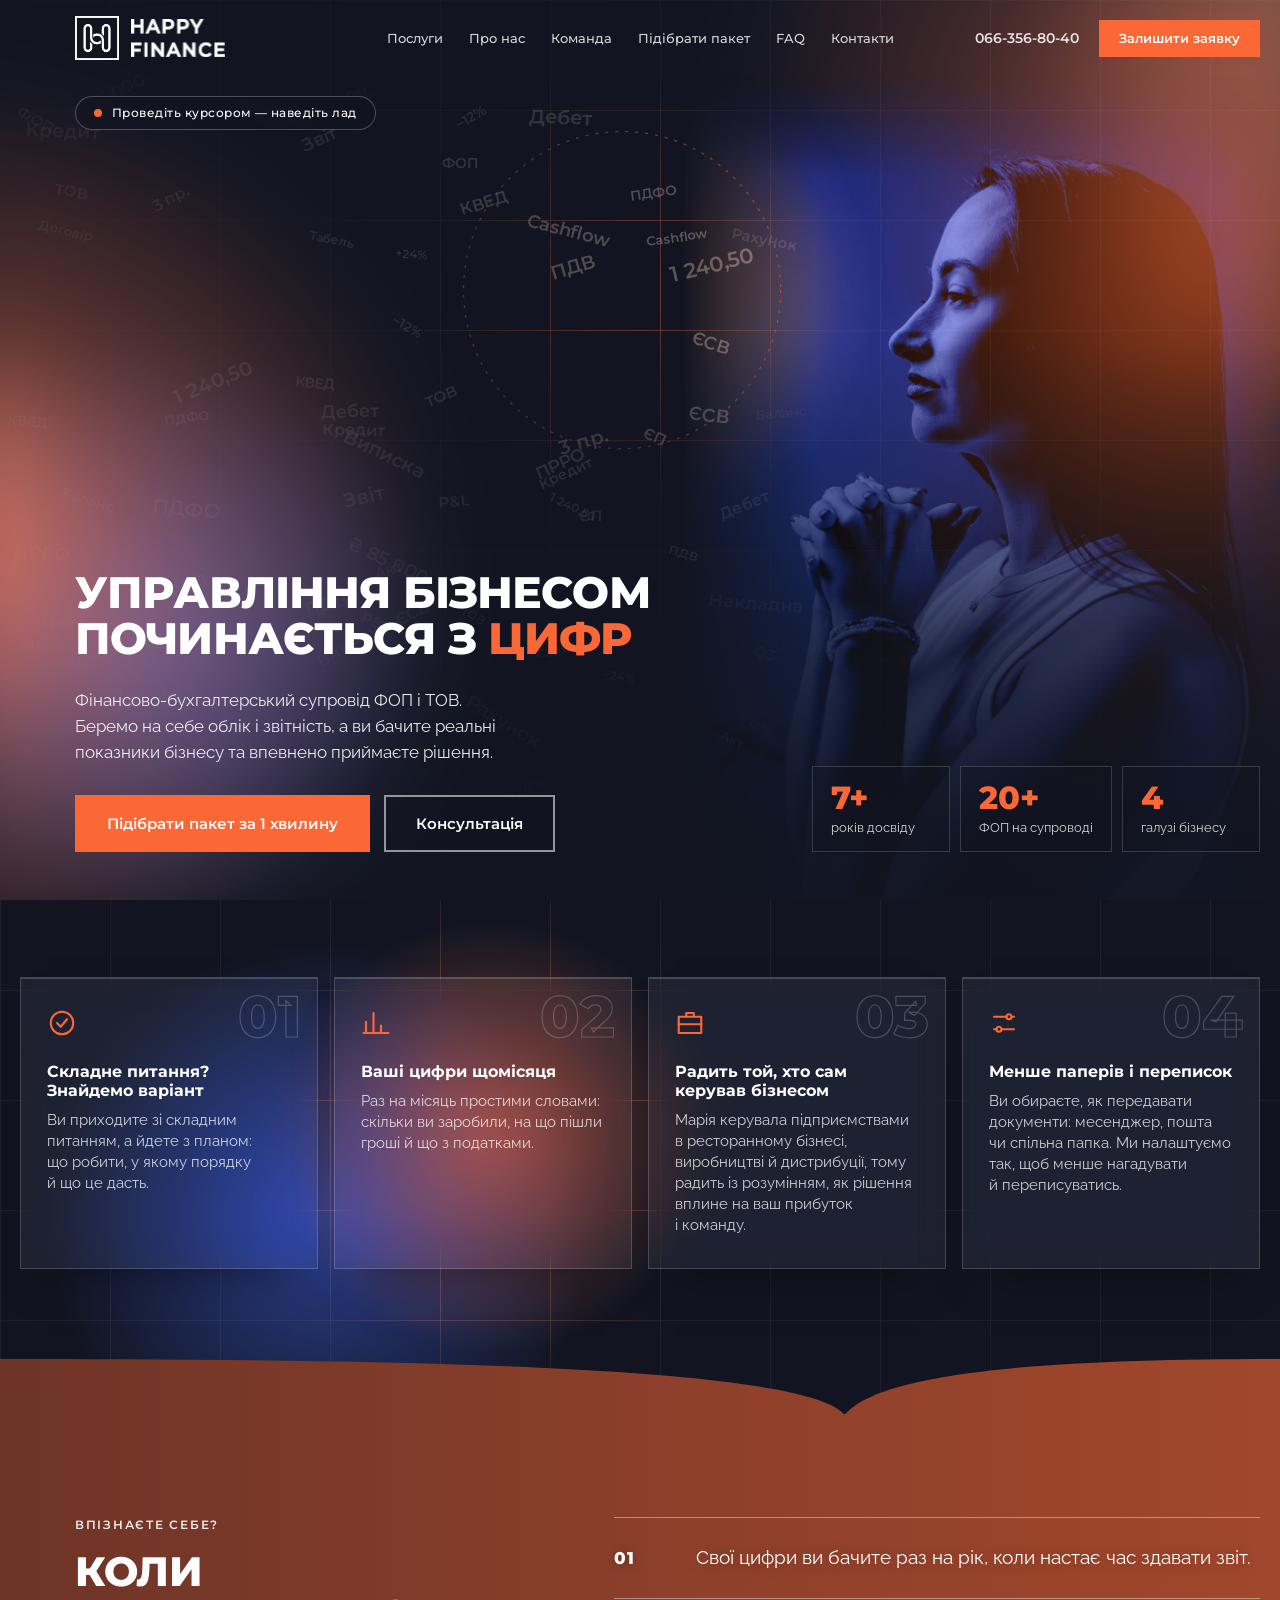
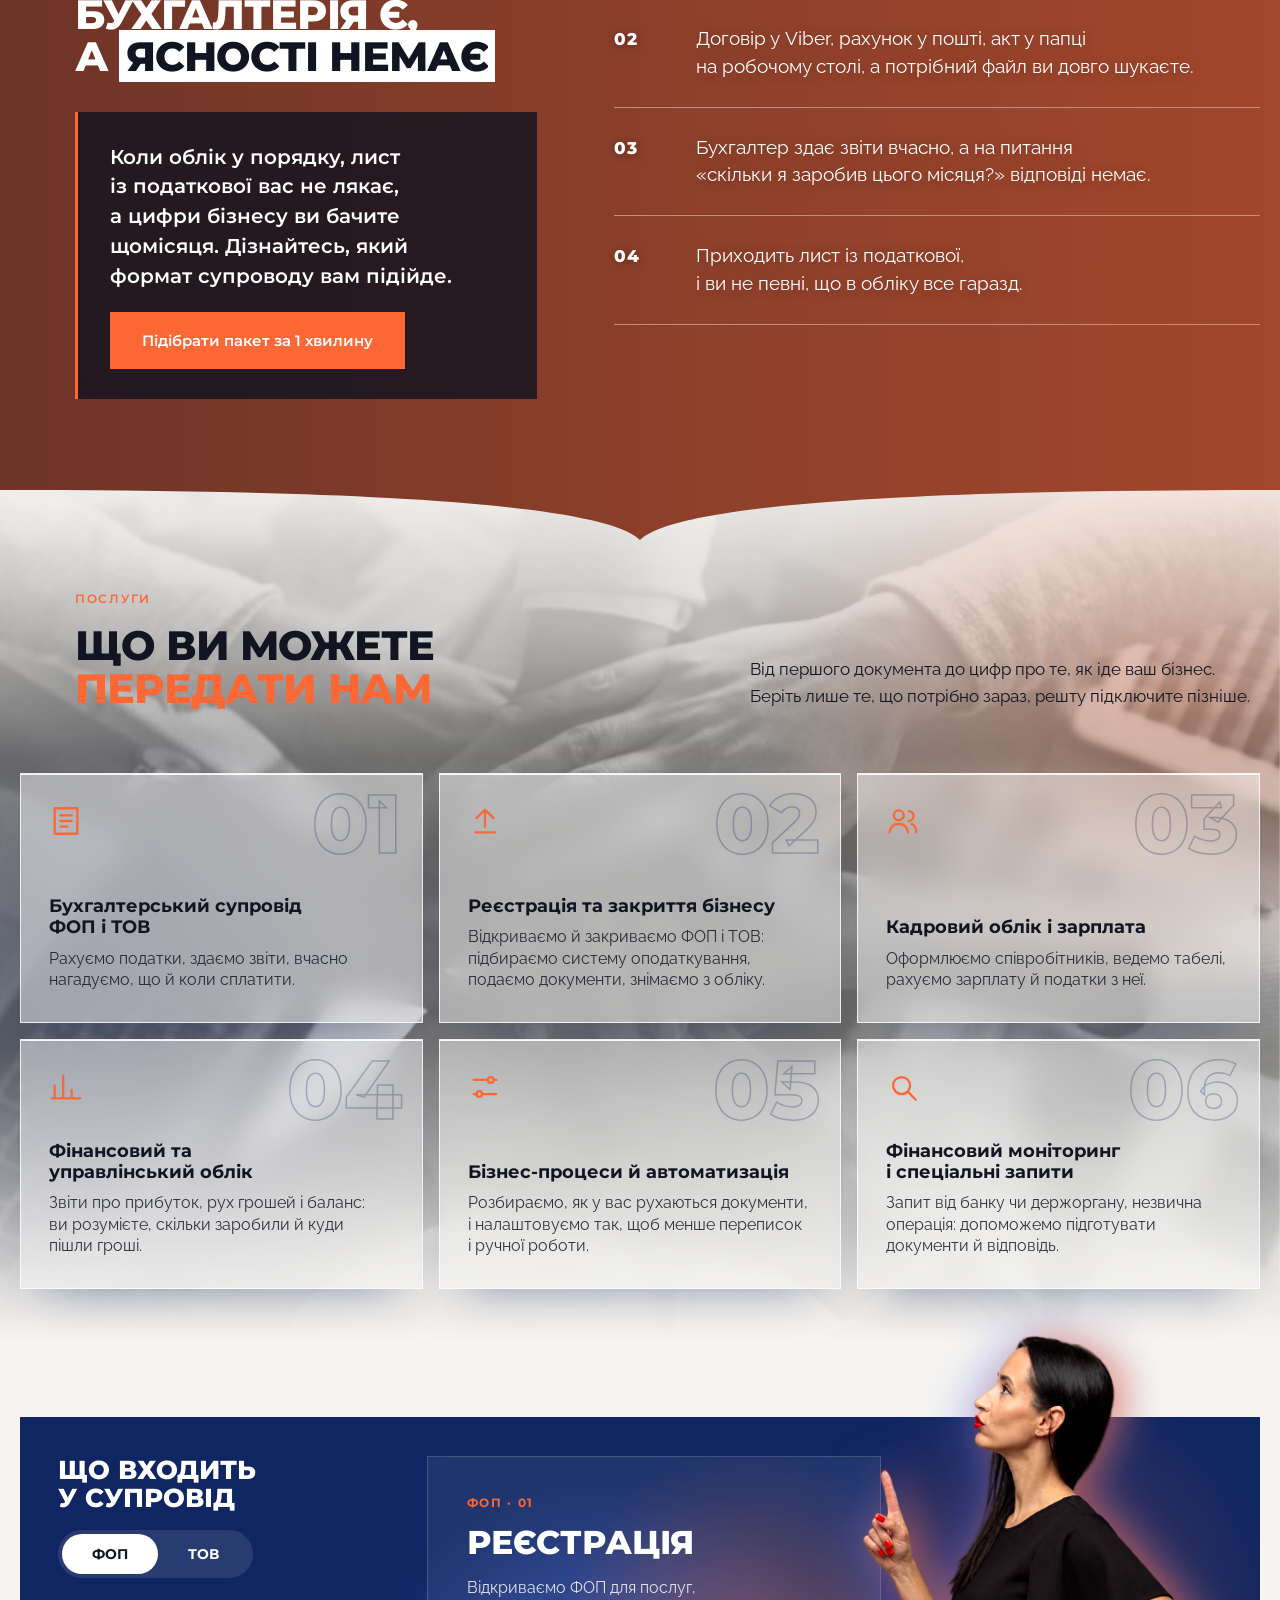
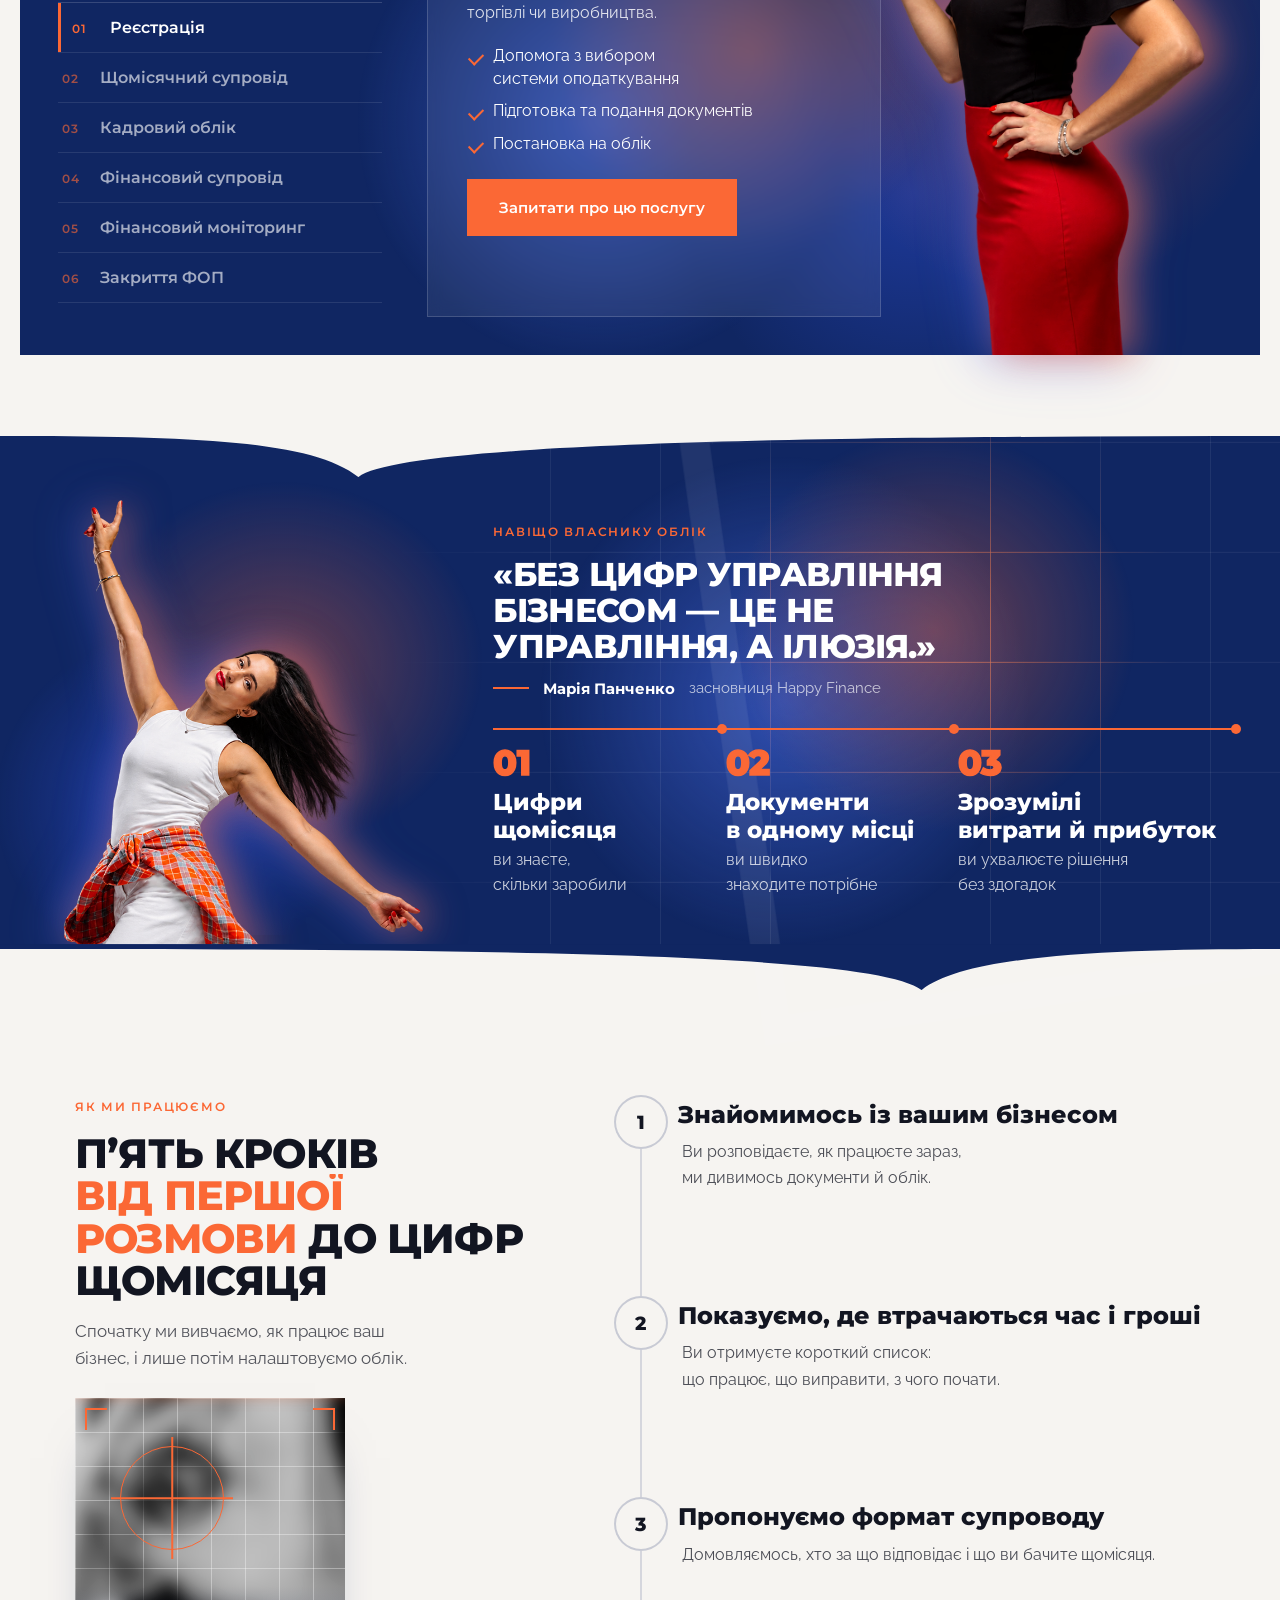
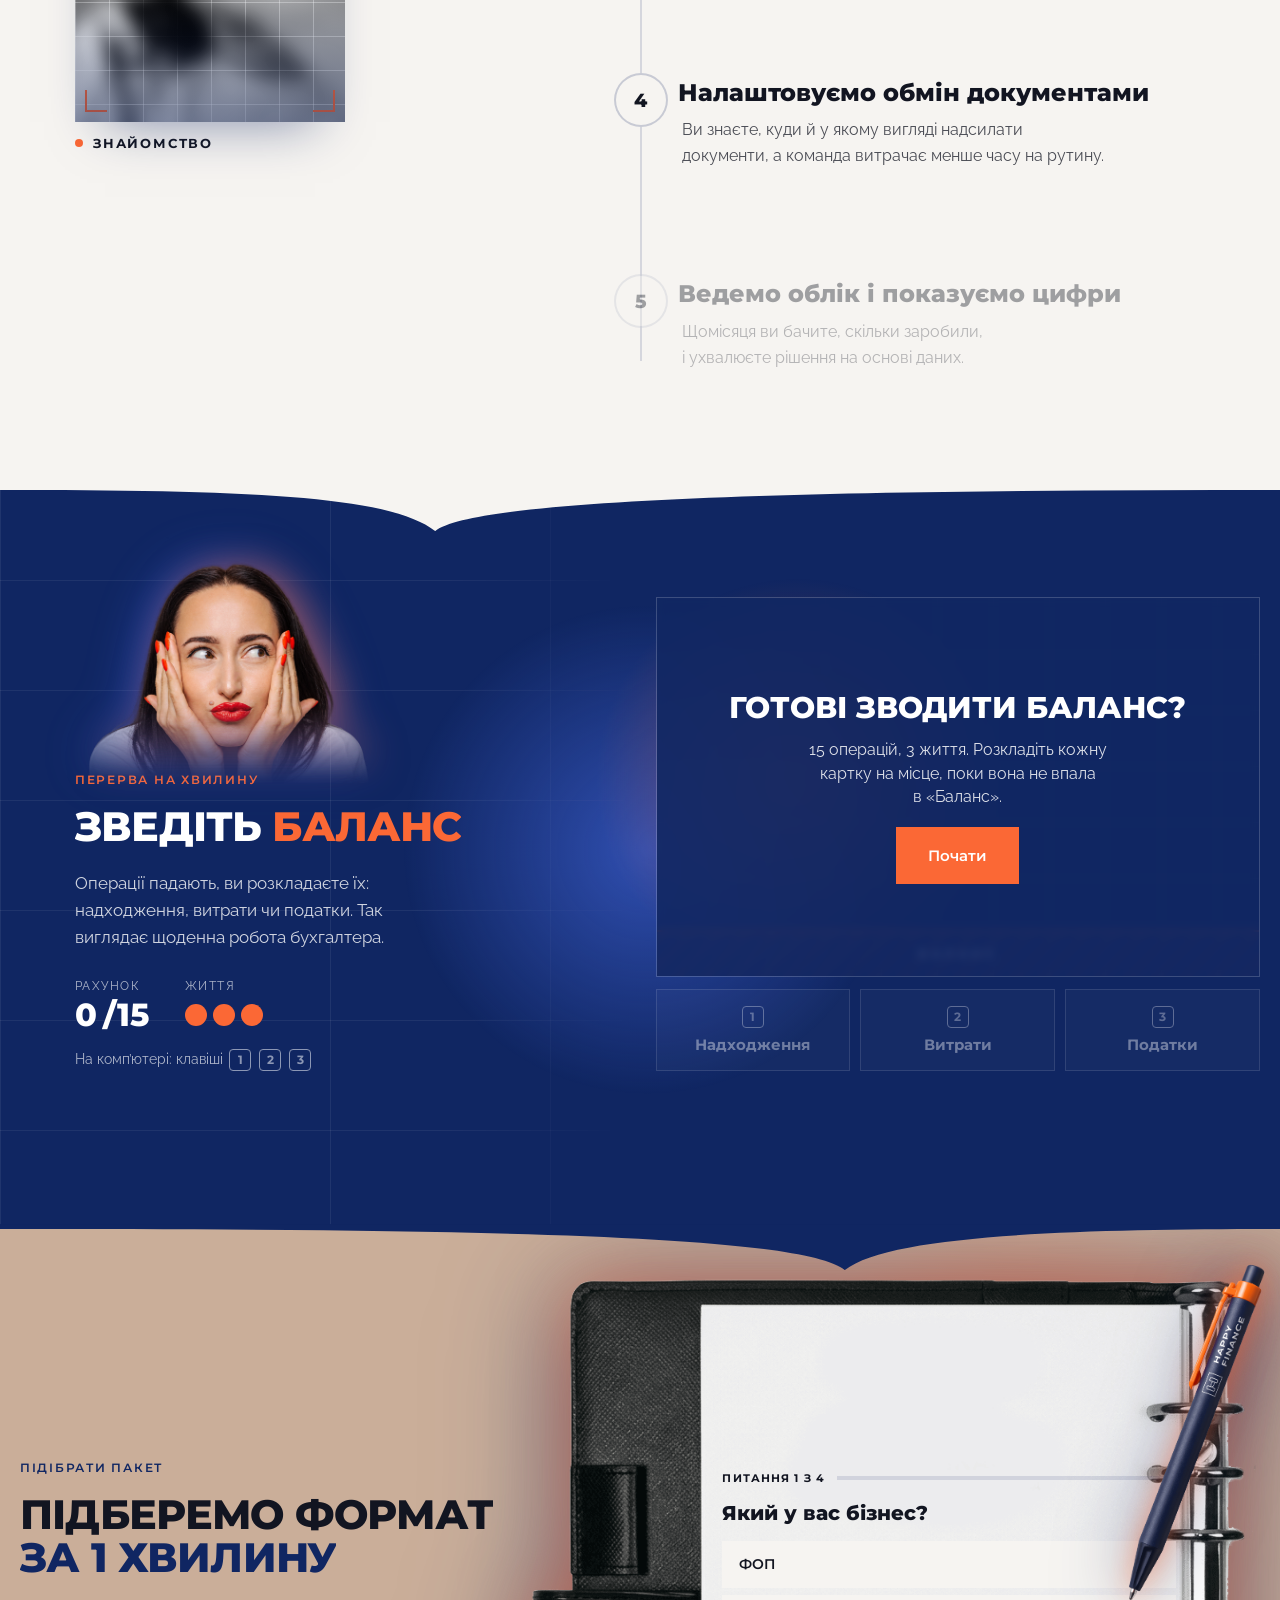
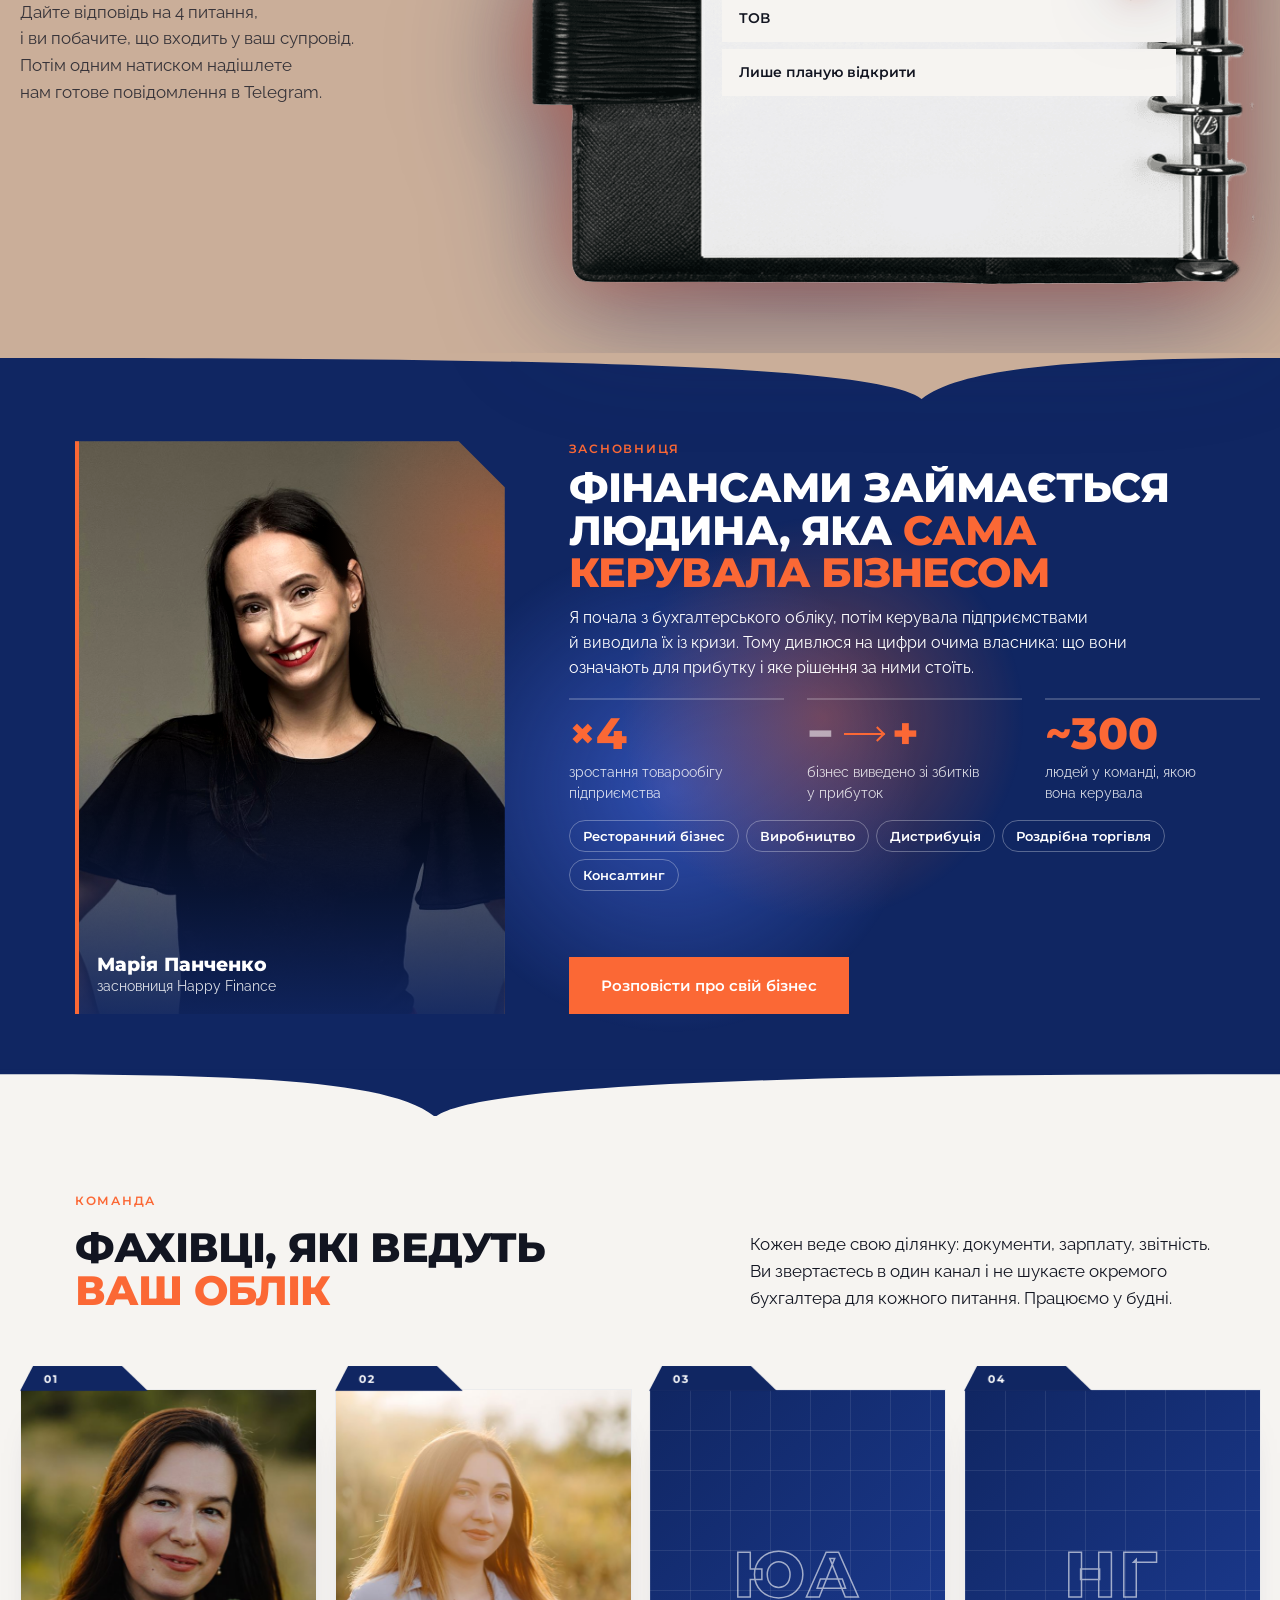
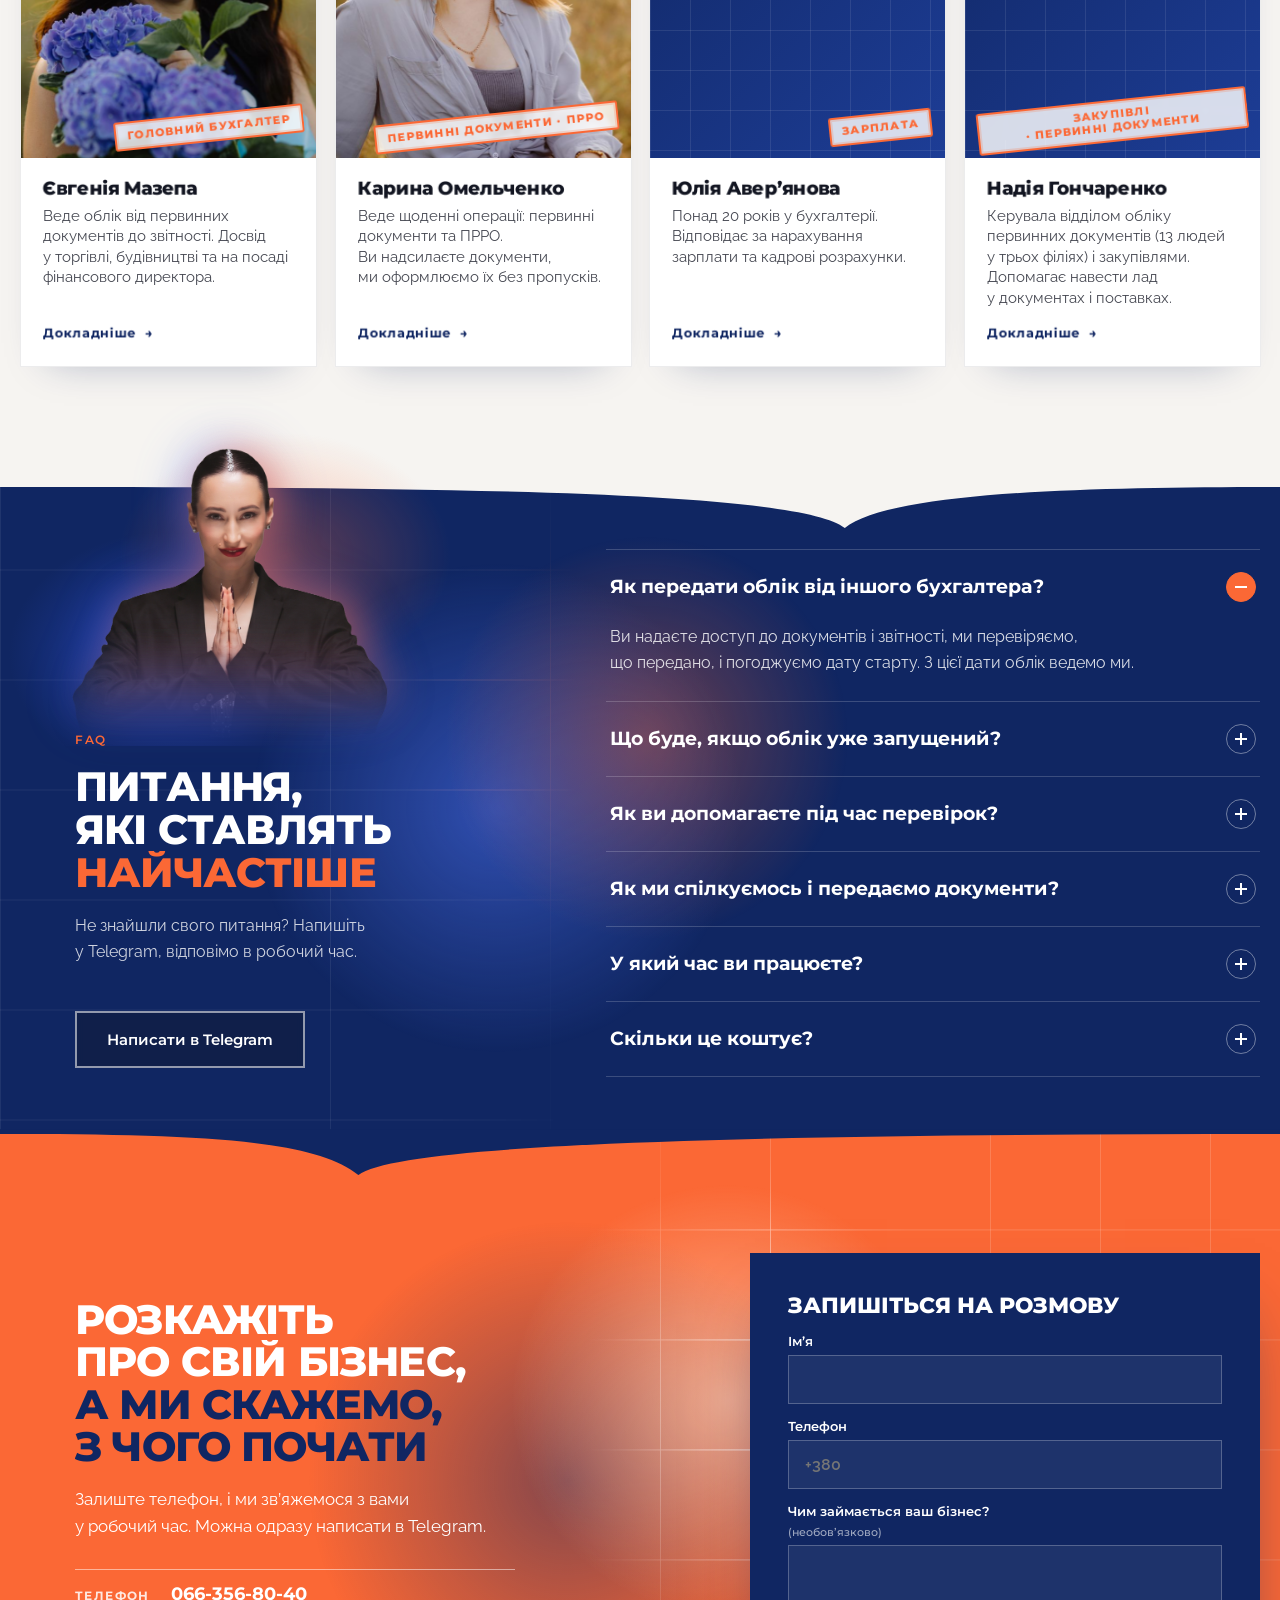
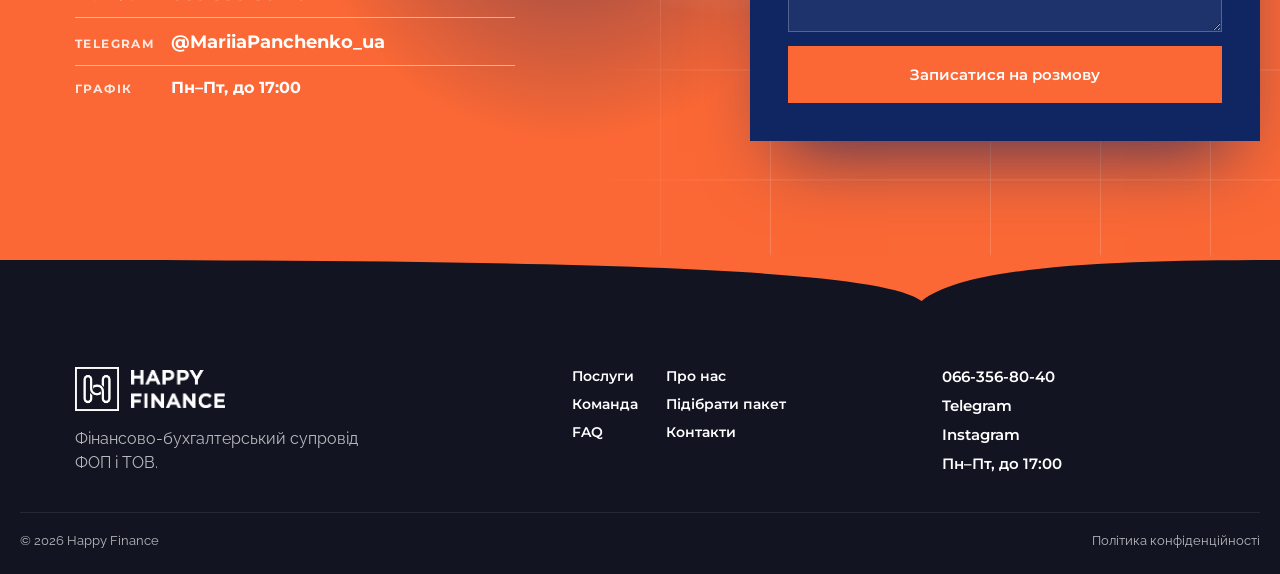
==== index.html @ 566f5c1d "Картки: виправлено заголовки та склейку слів, менший міжрядковий інтервал Co-Authored-By: Claude Son" ====
<!doctype html>
<html lang="uk">
<head>
<meta charset="utf-8">
<meta name="viewport" content="width=device-width, initial-scale=1">
<title>Бухгалтерський супровід ФОП і ТОВ — Happy Finance</title>
<meta name="description" content="Happy Finance: бухгалтерський і фінансовий супровід ФОП та ТОВ. Беремо на себе облік, звітність і податки, а ви бачите реальні показники бізнесу. Підберемо формат за 1 хвилину.">
<meta name="theme-color" content="#102662">
<link rel="canonical" href="https://prinkovska.github.io/finance/">
<meta property="og:type" content="website">
<meta property="og:locale" content="uk_UA">
<meta property="og:site_name" content="Happy Finance">
<meta property="og:title" content="Happy Finance: бухгалтерський супровід ФОП і ТОВ">
<meta property="og:description" content="Облік, звітність і податки під ваш бізнес. Управління бізнесом починається з цифр.">
<meta property="og:url" content="https://prinkovska.github.io/finance/">
<meta property="og:image" content="https://prinkovska.github.io/finance/img/og-cover.jpg">
<meta property="og:image:width" content="1200">
<meta property="og:image:height" content="630">
<meta name="twitter:card" content="summary_large_image">
<meta name="twitter:title" content="Happy Finance: бухгалтерський супровід ФОП і ТОВ">
<meta name="twitter:description" content="Облік, звітність і податки під ваш бізнес. Управління бізнесом починається з цифр.">
<meta name="twitter:image" content="https://prinkovska.github.io/finance/img/og-cover.jpg">
<script type="application/ld+json">{"@context":"https://schema.org","@type":"ProfessionalService","name":"Happy Finance","description":"Бухгалтерський і фінансовий супровід ФОП та ТОВ","url":"https://prinkovska.github.io/finance/","telephone":"+380663568040","image":"https://prinkovska.github.io/finance/img/og-cover.jpg","sameAs":["https://t.me/MariiaPanchenko_ua"],"areaServed":"UA"}</script>
<link rel="icon" type="image/png" sizes="32x32" href="img/favicon-32.png">
<link rel="icon" type="image/png" sizes="64x64" href="img/favicon-64.png">
<link rel="apple-touch-icon" href="img/favicon-180.png">
<link rel="preconnect" href="https://fonts.googleapis.com">
<link rel="preconnect" href="https://fonts.gstatic.com" crossorigin>
<link href="https://fonts.googleapis.com/css2?family=Montserrat:wght@500;600;700;800&family=Raleway:wght@400;500;600&display=swap" rel="stylesheet">
<link rel="stylesheet" href="style.css?v=55">
</head>
<body>

<header class="top" id="top">
  <div class="top__in wrap">
    <a class="brand" href="#hero" aria-label="Happy Finance">
      <span class="brand__mark" aria-hidden="true">
        <img class="brand__frame" src="img/logo-frame.png" alt="">
        <img class="brand__h" src="img/logo-h.png" alt="">
      </span>
      <img class="brand__word" src="img/logo-word.png" alt="">
    </a>
    <nav class="menu" id="menu" aria-label="Головне меню">
      <a href="#services">Послуги</a>
      <a href="#about">Про нас</a>
      <a href="#team">Команда</a>
      <a href="#quiz">Підібрати пакет</a>
      <a href="#faq">FAQ</a>
      <a href="#contacts">Контакти</a>
    </nav>
    <div class="top__r">
      <a class="top__tel" href="tel:+380663568040">066-356-80-40</a>
      <a class="btn btn--sm" href="#lead" data-open="lead">Залишити заявку</a>
      <button class="burger" id="burger" type="button" aria-label="Меню" aria-expanded="false"><span></span><span></span></button>
    </div>
  </div>
</header>

<section class="hero" id="hero">
  <!-- 1. фото: чорно-біла дуотонна версія + кольорова, що відкривається під «променем» -->
  <div class="photo" id="photo" aria-hidden="true">
    <img class="photo__bw" src="img/maria-profile.jpg" alt="">
    <img class="photo__color" src="img/maria-profile.jpg" alt="">
    <div class="photo__glow"></div>
  </div>
  <!-- промінь світла справа: підсвічує край фото -->
  <div class="rim" aria-hidden="true"></div>
  <div class="rim rim--l" aria-hidden="true"></div>
  <!-- 2. сітка, що проявляється в промені -->
  <div class="grid" aria-hidden="true"></div>
  <!-- 3. слова, які виходять із хаосу в порядок -->
  <canvas class="cv" id="cv" aria-hidden="true"></canvas>
  <div class="shade" aria-hidden="true"></div>

  <div class="hint" id="hint"><i></i><span id="hintTxt">Проведіть курсором — наведіть лад</span></div>

  <div class="hero__bottom wrap">
    <h1 class="title" id="title"><span class="ln">Управління бізнесом</span><span class="ln">починається з <em>цифр</em></span></h1>
    <p class="lead">Фінансово-бухгалтерський супровід ФОП&nbsp;і&nbsp;ТОВ. Беремо на&nbsp;себе облік і&nbsp;звітність, а&nbsp;ви&nbsp;бачите реальні показники бізнесу та&nbsp;впевнено приймаєте рішення.</p>
    <div class="cta">
      <a class="btn btn--lg" href="#quiz">Підібрати пакет за 1 хвилину</a>
      <a class="btn btn--ghost btn--lg" href="#lead" data-open="lead">Консультація</a>
    </div>
    <!-- TODO клієнтка: підтвердити цифри -->
    <ul class="hstats" aria-label="Коротко про нас">
      <li><b data-count="7" data-suffix="+">0</b><span>років досвіду</span></li>
      <li><b data-count="20" data-suffix="+">0</b><span>ФОП на супроводі</span></li>
      <li><b data-count="4">0</b><span>галузі бізнесу</span></li>
    </ul>
  </div>
</section>

<!-- 2. ПЕРЕВАГИ: ряд плашок, що трохи заходить на перший екран -->
<section class="adv" id="advantages" aria-label="Переваги">
  <div class="adv__bg" aria-hidden="true"><div class="adv__lines"></div><div class="adv__glow"></div></div>
  <div class="wrap adv__wrap">
    <ul class="adv__grid">
      <li class="card rv" data-n="01">
        <svg class="card__ico" viewBox="0 0 24 24" aria-hidden="true"><circle cx="12" cy="12" r="9"/><path d="M8 12l3 3 5-6"/></svg>
        <h3>Складне питання? Знайдемо варіант</h3>
        <!-- TODO клієнтка: додати короткий реальний приклад ситуації -->
        <p>Ви&nbsp;приходите зі&nbsp;складним питанням, а&nbsp;йдете з&nbsp;планом: що&nbsp;робити, у&nbsp;якому порядку й&nbsp;що&nbsp;це&nbsp;дасть.</p>
      </li>
      <li class="card rv" style="--d:.08s" data-n="02">
        <svg class="card__ico" viewBox="0 0 24 24" aria-hidden="true"><path d="M4 20V11M10 20V4M16 20v-6M22 20H2"/></svg>
        <h3>Ваші цифри щомісяця</h3>
        <!-- TODO клієнтка: підтвердити щомісячну звітність -->
        <p>Раз на&nbsp;місяць простими словами: скільки ви&nbsp;заробили, на&nbsp;що&nbsp;пішли гроші й&nbsp;що&nbsp;з&nbsp;податками.</p>
      </li>
      <li class="card rv" style="--d:.16s" data-n="03">
        <svg class="card__ico" viewBox="0 0 24 24" aria-hidden="true"><rect x="3" y="7" width="18" height="13"/><path d="M9 7V4h6v3M3 13h18"/></svg>
        <h3>Радить той, хто сам керував бізнесом</h3>
        <p>Марія керувала підприємствами в&nbsp;ресторанному бізнесі, виробництві й&nbsp;дистрибуції, тому радить із&nbsp;розумінням, як&nbsp;рішення вплине на&nbsp;ваш прибуток і&nbsp;команду.</p>
      </li>
      <li class="card rv" style="--d:.24s" data-n="04">
        <svg class="card__ico" viewBox="0 0 24 24" aria-hidden="true"><path d="M4 7h10M18 7h2M4 17h2M10 17h10"/><circle cx="16" cy="7" r="2"/><circle cx="8" cy="17" r="2"/></svg>
        <h3>Менше паперів і&nbsp;переписок</h3>
        <!-- TODO клієнтка: підтвердити, які канали передачі документів підтримуєте -->
        <p>Ви&nbsp;обираєте, як&nbsp;передавати документи: месенджер, пошта чи&nbsp;спільна папка. Ми&nbsp;налаштуємо так, щоб менше нагадувати й&nbsp;переписуватись.</p>
      </li>
    </ul>
  </div>
</section>

<!-- 3. ЗНАЙОМА СИТУАЦІЯ: оранжевий фон з відео, силуети за склом -->
<section class="sec pain" id="problems">
  <video class="pain__video" src="img/Video_orange.mp4" data-mob="img/Video_orange_mob.mp4" autoplay muted loop playsinline preload="metadata" aria-hidden="true"></video>
  <div class="pain__veil" aria-hidden="true"></div>
  <div class="wrap pain__in">
    <div class="pain__head rv">
      <p class="eyebrow">Впізнаєте себе?</p>
      <h2 class="h2">Коли бухгалтерія&nbsp;є,<br>а&nbsp;<em>ясності&nbsp;немає</em></h2>
      <div class="pain__out">
        <p>Коли облік у&nbsp;порядку, лист із&nbsp;податкової вас не&nbsp;лякає, а&nbsp;цифри бізнесу ви&nbsp;бачите щомісяця. Дізнайтесь, який формат супроводу вам&nbsp;підійде.</p>
        <a class="btn btn--lg" href="#quiz">Підібрати пакет&nbsp;за&nbsp;1&nbsp;хвилину</a>
      </div>
    </div>
    <ol class="pain__list">
      <li class="rv"><span class="pain__n">01</span><p>Свої цифри ви&nbsp;бачите раз на&nbsp;рік, коли настає час здавати&nbsp;звіт.</p></li>
      <li class="rv" style="--d:.08s"><span class="pain__n">02</span><p>Договір у&nbsp;Viber, рахунок у&nbsp;пошті, акт у&nbsp;папці на&nbsp;робочому столі, а&nbsp;потрібний файл ви&nbsp;довго&nbsp;шукаєте.</p></li>
      <li class="rv" style="--d:.16s"><span class="pain__n">03</span><p>Бухгалтер здає звіти вчасно, а&nbsp;на&nbsp;питання «скільки я&nbsp;заробив цього місяця?» відповіді&nbsp;немає.</p></li>
      <li class="rv" style="--d:.24s"><span class="pain__n">04</span><p>Приходить лист із&nbsp;податкової, і&nbsp;ви&nbsp;не&nbsp;певні, що&nbsp;в&nbsp;обліку все&nbsp;гаразд.</p></li>
    </ol>
  </div>
</section>

<!-- 4. ПОСЛУГИ -->
<section class="sec svc" id="services">
  <div class="wrap">
    <div class="svc__top">
    <div class="svc__bg" aria-hidden="true"><img src="img/hands.jpg" alt=""></div>
    <div class="svc__head">
      <div class="rv">
        <p class="eyebrow eyebrow--ink">Послуги</p>
        <h2 class="h2">Що&nbsp;ви&nbsp;можете <em>передати&nbsp;нам</em></h2>
      </div>
      <p class="svc__lead rv" style="--d:.1s"><!-- TODO клієнтка: підтвердити, що послуги можна брати окремо -->Від&nbsp;першого документа до&nbsp;цифр про&nbsp;те, як&nbsp;іде ваш бізнес. Беріть лише те, що&nbsp;потрібно зараз, решту підключите&nbsp;пізніше.</p>
    </div>

    <div class="svc__grid">
      <article class="svc-card rv" tabindex="0">
        <span class="svc-card__n">01</span>
        <svg class="svc-card__ico" viewBox="0 0 24 24" aria-hidden="true"><rect x="4" y="3" width="16" height="18"/><path d="M8 8h8M8 12h8M8 16h5"/></svg>
        <h3>Бухгалтерський супровід ФОП&nbsp;і&nbsp;ТОВ</h3>
        <p>Рахуємо податки, здаємо звіти, вчасно нагадуємо, що&nbsp;й&nbsp;коли&nbsp;сплатити.</p>
      </article>
      <article class="svc-card rv" style="--d:.06s" tabindex="0">
        <span class="svc-card__n">02</span>
        <svg class="svc-card__ico" viewBox="0 0 24 24" aria-hidden="true"><path d="M12 4v12M6 10l6-6 6 6M5 20h14"/></svg>
        <h3>Реєстрація та&nbsp;закриття&nbsp;бізнесу</h3>
        <p>Відкриваємо й&nbsp;закриваємо ФОП і&nbsp;ТОВ: підбираємо систему оподаткування, подаємо документи, знімаємо&nbsp;з&nbsp;обліку.</p>
      </article>
      <article class="svc-card rv" style="--d:.12s" tabindex="0">
        <span class="svc-card__n">03</span>
        <svg class="svc-card__ico" viewBox="0 0 24 24" aria-hidden="true"><circle cx="9" cy="8" r="3.5"/><path d="M2.5 20c.6-4 3.2-6 6.5-6s5.9 2 6.5 6M16 5a3.5 3.5 0 010 7M18 14c2 .6 3.2 2.6 3.500 6"/></svg>
        <h3>Кадровий облік&nbsp;і&nbsp;зарплата</h3>
        <p>Оформлюємо співробітників, ведемо табелі, рахуємо зарплату й&nbsp;податки&nbsp;з&nbsp;неї.</p>
      </article>
      <article class="svc-card rv" style="--d:.18s" tabindex="0">
        <span class="svc-card__n">04</span>
        <svg class="svc-card__ico" viewBox="0 0 24 24" aria-hidden="true"><path d="M4 20V11M10 20V4M16 20v-6M22 20H2"/></svg>
        <h3>Фінансовий та управлінський&nbsp;облік</h3>
        <p>Звіти про&nbsp;прибуток, рух грошей і&nbsp;баланс: ви&nbsp;розумієте, скільки заробили й&nbsp;куди пішли&nbsp;гроші.</p>
      </article>
      <article class="svc-card rv" style="--d:.24s" tabindex="0">
        <span class="svc-card__n">05</span>
        <svg class="svc-card__ico" viewBox="0 0 24 24" aria-hidden="true"><path d="M4 7h10M18 7h2M4 17h2M10 17h10"/><circle cx="16" cy="7" r="2"/><circle cx="8" cy="17" r="2"/></svg>
        <h3>Бізнес-процеси й&nbsp;автоматизація</h3>
        <p>Розбираємо, як&nbsp;у&nbsp;вас рухаються документи, і&nbsp;налаштовуємо так, щоб менше переписок і&nbsp;ручної&nbsp;роботи.</p>
      </article>
      <article class="svc-card rv" style="--d:.3s" tabindex="0">
        <span class="svc-card__n">06</span>
        <svg class="svc-card__ico" viewBox="0 0 24 24" aria-hidden="true"><circle cx="11" cy="11" r="6"/><path d="M16 16l5 5"/></svg>
        <h3>Фінансовий моніторинг і&nbsp;спеціальні&nbsp;запити</h3>
        <!-- TODO клієнтка: підтвердити, що саме входить у цю послугу -->
        <p>Запит від&nbsp;банку чи&nbsp;держоргану, незвична операція: допоможемо підготувати документи й&nbsp;відповідь.</p>
      </article>
    </div>
    </div>

    <div class="scope gg rv">
      <div class="gg__bg" aria-hidden="true"><div class="gg__lines"></div><div class="gg__glow"></div></div>
      <div class="scope__side">
        <span class="scope__label">Що&nbsp;входить<br class="mbr"> у&nbsp;супровід</span>
        <div class="seg" id="seg" role="tablist" aria-label="Для кого">
          <i class="seg__thumb" aria-hidden="true"></i>
          <button type="button" role="tab" aria-selected="true" data-t="fop">ФОП</button>
          <button type="button" role="tab" aria-selected="false" data-t="tov">ТОВ</button>
        </div>
        <div class="scope__menu" id="scopeMenu" role="tablist" aria-orientation="vertical" aria-label="Послуги"></div>
      </div>
      <div class="scope__detail" id="scopeDetail" role="tabpanel" aria-live="polite"></div>
      <!-- фігура з вирізаним фоном: файл img/maria-2.png; без файлу блок виглядає як раніше -->
      <div class="scope__fig" aria-hidden="true"><img src="img/maria-2.png" alt="" onload="this.closest('.scope').classList.add('has-fig')" onerror="this.parentElement.remove()"></div>
    </div>
  </div>
  <i class="tab t28" style="--tc:var(--paper)" aria-hidden="true"></i>
</section>

<!-- 5. БУХГАЛТЕРІЯ — БІЛЬШЕ, НІЖ ЗВІТНІСТЬ -->
<section class="sec mani gg gg--text" id="about" data-x0=".4">
  <div class="gg__bg" aria-hidden="true"><div class="gg__lines"></div><div class="gg__glow"></div></div>
  <i class="tab t28 tab--top tab--m" style="--tc:var(--paper)" aria-hidden="true"></i>
  <img class="mani__mark" src="img/logo-frame.png" alt="" aria-hidden="true">
  <div class="wrap mani__in">
    <div class="mani__fig rv" aria-hidden="true"><img src="img/maria-3-flip.png" alt=""></div>
    <div class="mani__txt">
      <p class="eyebrow rv">Навіщо власнику&nbsp;облік</p>
      <!-- TODO клієнтка: підтвердити цитату (взято з її тексту про підхід) -->
      <blockquote class="mani__q">
        <p class="mani__big" id="maniBig">«Без&nbsp;цифр управління бізнесом&nbsp;— це&nbsp;не&nbsp;управління, а&nbsp;ілюзія.»</p>
        <footer class="mani__by rv"><b>Марія&nbsp;Панченко</b><span>засновниця Happy&nbsp;Finance</span></footer>
      </blockquote>
      <ol class="flow3">
        <li class="rv"><i class="f3n" aria-hidden="true">01</i><b>Цифри щомісяця</b><span>ви&nbsp;знаєте, скільки&nbsp;заробили</span></li>
        <li class="rv" style="--d:.12s"><i class="f3n" aria-hidden="true">02</i><b>Документи в&nbsp;одному&nbsp;місці</b><span>ви&nbsp;швидко знаходите&nbsp;потрібне</span></li>
        <li class="rv" style="--d:.24s"><i class="f3n" aria-hidden="true">03</i><b>Зрозумілі витрати&nbsp;й&nbsp;прибуток</b><span>ви&nbsp;ухвалюєте рішення без&nbsp;здогадок</span></li>
      </ol>
    </div>
  </div>
  <i class="tab t72" style="--tc:var(--navy)" aria-hidden="true"></i>
</section>

<!-- 6. ЯК МИ ПРАЦЮЄМО -->
<section class="sec flow" id="process">
  <div class="wrap flow__in">
    <div class="flow__head">
      <div class="rv">
        <p class="eyebrow eyebrow--ink">Як&nbsp;ми&nbsp;працюємо</p>
        <h2 class="h2">П’ять кроків <em>від&nbsp;першої розмови</em> до&nbsp;цифр щомісяця</h2>
        <p class="flow__lead">Спочатку ми&nbsp;вивчаємо, як&nbsp;працює ваш бізнес, і&nbsp;лише потім налаштовуємо&nbsp;облік.</p>
      </div>
      <!-- «об'єктив»: фото різкішає разом із кроками — від розмитого до чіткого -->
      <figure class="lens rv" style="--d:.12s" aria-hidden="true">
        <div class="lens__frame">
          <img src="img/maria-eye.jpg" alt="">
          <i class="lens__grid"></i>
          <i class="lens__scan"></i>
          <i class="lens__ring"></i>
          <i class="lens__c lens__c--tl"></i><i class="lens__c lens__c--tr"></i><i class="lens__c lens__c--bl"></i><i class="lens__c lens__c--br"></i>
        </div>
        <figcaption class="lens__cap"><i></i><span id="lensTag">Знайомство</span></figcaption>
      </figure>
    </div>
    <div class="flow__right">
      <ol class="flow__list" id="flowList">
        <li class="step" data-tag="Знайомство"><span class="step__n">1</span><div><h3>Знайомимось із&nbsp;вашим&nbsp;бізнесом</h3><p>Ви&nbsp;розповідаєте, як&nbsp;працюєте зараз, ми&nbsp;дивимось документи&nbsp;й&nbsp;облік.</p></div></li>
        <li class="step" data-tag="Діагностика"><span class="step__n">2</span><div><h3>Показуємо, де втрачаються час&nbsp;і&nbsp;гроші</h3><p>Ви&nbsp;отримуєте короткий список: що&nbsp;працює, що&nbsp;виправити, з&nbsp;чого&nbsp;почати.</p></div></li>
        <li class="step" data-tag="Формат"><span class="step__n">3</span><div><h3>Пропонуємо формат&nbsp;супроводу</h3><p>Домовляємось, хто за&nbsp;що&nbsp;відповідає і&nbsp;що&nbsp;ви бачите&nbsp;щомісяця.</p></div></li>
        <li class="step" data-tag="Налаштування"><span class="step__n">4</span><div><h3>Налаштовуємо обмін&nbsp;документами</h3><p>Ви&nbsp;знаєте, куди й&nbsp;у&nbsp;якому вигляді надсилати документи, а&nbsp;команда витрачає менше часу&nbsp;на&nbsp;рутину.</p></div></li>
        <li class="step" data-tag="Цифри"><span class="step__n">5</span><div><h3>Ведемо облік і&nbsp;показуємо&nbsp;цифри</h3><p>Щомісяця ви&nbsp;бачите, скільки заробили, і&nbsp;ухвалюєте рішення на&nbsp;основі&nbsp;даних.</p></div></li>
      </ol>
      <i class="flow__dot" aria-hidden="true"></i>
    </div>
  </div>
  <i class="tab t34" style="--tc:var(--paper)" aria-hidden="true"></i>
</section>

<!-- 7. ГРА «ЗВЕДИ БАЛАНС» -->
<section class="sec game gg" id="game">
  <div class="gg__bg" aria-hidden="true"><div class="gg__lines"></div><div class="gg__glow"></div></div>
  <div class="wrap game__in">
    <div class="game__intro rv">
      <div class="game__fig" id="gFig" aria-hidden="true"><img src="img/maria-4-fade.png" alt=""></div>
      <p class="eyebrow">Перерва на&nbsp;хвилину</p>
      <h2 class="h2">Зведіть <em>баланс</em></h2>
      <p class="game__lead">Операції падають, ви&nbsp;розкладаєте їх: надходження, витрати чи&nbsp;податки. Так виглядає щоденна робота&nbsp;бухгалтера.</p>
      <ul class="game__hud">
        <li><span>Рахунок</span><b><i id="gScore">0</i>/15</b></li>
        <li><span>Життя</span><b class="lives" id="gLives" aria-label="Життя"><i></i><i></i><i></i></b></li>
      </ul>
      <p class="game__keys">На&nbsp;комп’ютері: клавіші <kbd>1</kbd> <kbd>2</kbd> <kbd>3</kbd></p>
    </div>
    <div class="game__box rv" style="--d:.1s">
      <div class="lane" id="lane">
        <div class="lane__grid" aria-hidden="true"></div>
        <div class="op" id="op" hidden><span class="op__t"></span><b class="op__a"></b></div>
        <div class="lane__floor" aria-hidden="true"><span>Баланс</span></div>
        <div class="game__screen on" id="gScreen"></div>
      </div>
      <div class="game__btns" id="gBtns">
        <button type="button" data-c="income"><kbd>1</kbd>Надходження</button>
        <button type="button" data-c="expense"><kbd>2</kbd>Витрати</button>
        <button type="button" data-c="tax"><kbd>3</kbd>Податки</button>
      </div>
      <p class="sr-only" id="gLive" aria-live="polite"></p>
    </div>
  </div>
  <i class="tab t66" style="--tc:var(--navy)" aria-hidden="true"></i>
</section>

<!-- 8. ПІДІБРАТИ ПАКЕТ (квіз) -->
<section class="sec quiz" id="quiz">
  <div class="wrap quiz__in">
    <div class="quiz__head rv">
      <p class="eyebrow eyebrow--navy">Підібрати пакет</p>
      <h2 class="h2">Підберемо формат <em>за&nbsp;1&nbsp;хвилину</em></h2>
      <p class="quiz__lead">Дайте відповідь на&nbsp;4&nbsp;питання, і&nbsp;ви&nbsp;побачите, що&nbsp;входить у&nbsp;ваш супровід. Потім одним натиском надішлете нам готове повідомлення в&nbsp;Telegram.</p>
    </div>
    <div class="quiz__card rv" style="--d:.1s" id="quizCard">
      <img class="quiz__pen" src="img/pen1.png" alt="" aria-hidden="true">
      <div class="quiz__top"><span id="qStep">Питання 1&nbsp;з&nbsp;4</span><div class="quiz__bar"><i id="qBar"></i></div></div>
      <div class="quiz__body" id="qBody"></div>
      <button class="quiz__back" id="qBack" type="button">← Назад</button>
    </div>
  </div>
  <i class="tab t72" style="--tc:var(--sand)" aria-hidden="true"></i>
</section>

<!-- 9. МАРІЯ ТА РЕЗУЛЬТАТИ -->
<section class="sec founder gg after-tab" id="founder">
  <div class="gg__bg" aria-hidden="true"><div class="gg__lines"></div><div class="gg__glow"></div></div>
  <div class="wrap founder__in">
    <figure class="founder__ph rv">
      <img src="img/maria-portrait-web.jpg" alt="Марія Панченко, засновниця Happy Finance">
      <figcaption><b>Марія&nbsp;Панченко</b><span>засновниця Happy&nbsp;Finance</span></figcaption>
    </figure>
    <div class="founder__txt">
      <p class="eyebrow rv">Засновниця</p>
      <h2 class="h2">Фінансами займається людина,&nbsp;яка <em>сама керувала&nbsp;бізнесом</em></h2>
      <p class="founder__lead rv">Я&nbsp;почала з&nbsp;бухгалтерського обліку, потім керувала підприємствами й&nbsp;виводила їх із&nbsp;кризи. Тому дивлюся на&nbsp;цифри очима власника: що&nbsp;вони означають для&nbsp;прибутку і&nbsp;яке рішення за&nbsp;ними&nbsp;стоїть.</p>
      <!-- TODO клієнтка: підтвердити результати (взято з її біо) -->
      <ul class="stats3">
        <li class="rv"><b data-to="4" data-prefix="×">×0</b><span>зростання товарообігу підприємства</span></li>
        <li class="rv" style="--d:.1s"><b class="pm" aria-label="зі збитків у прибуток"><i>−</i><u></u><i>+</i></b><span>бізнес виведено зі&nbsp;збитків у&nbsp;прибуток</span></li>
        <li class="rv" style="--d:.2s"><b data-to="300" data-prefix="~">~0</b><span>людей у&nbsp;команді, якою вона&nbsp;керувала</span></li>
      </ul>
      <ul class="chips rv" aria-label="Галузі досвіду">
        <li>Ресторанний бізнес</li><li>Виробництво</li><li>Дистрибуція</li><li>Роздрібна торгівля</li><li>Консалтинг</li>
      </ul>
      <a class="btn btn--lg rv" href="#lead" data-open="lead">Розповісти про&nbsp;свій&nbsp;бізнес</a>
    </div>
  </div>
  <i class="tab t34" style="--tc:var(--navy)" aria-hidden="true"></i>
</section>

<!-- 10. КОМАНДА -->
<section class="sec team after-tab" id="team">
  <div class="wrap">
    <div class="team__head">
      <div class="rv">
        <p class="eyebrow eyebrow--ink">Команда</p>
        <h2 class="h2">Фахівці, які&nbsp;ведуть <em>ваш облік</em></h2>
      </div>
      <p class="team__lead rv" style="--d:.1s"><!-- TODO клієнтка: підтвердити, що у клієнта один канал зв’язку на всю команду -->Кожен веде свою ділянку: документи, зарплату, звітність. Ви&nbsp;звертаєтесь в&nbsp;один канал і&nbsp;не&nbsp;шукаєте окремого бухгалтера для&nbsp;кожного питання. Працюємо&nbsp;у&nbsp;будні.</p>
    </div>
    <ul class="team__grid">
      <li class="tcard rv" data-tab="01">
        <figure class="tcard__ph" style="--img:url(img/team-evgenia.jpg)"><img src="img/team-evgenia.jpg" alt="Євгенія Мазепа"><span class="tcard__stamp">Головний бухгалтер</span></figure>
        <h3>Євгенія Мазепа</h3>
        <p>Веде облік від&nbsp;первинних документів до&nbsp;звітності. Досвід у&nbsp;торгівлі, будівництві та&nbsp;на&nbsp;посаді фінансового директора.</p>
      </li>
      <li class="tcard rv" style="--d:.08s" data-tab="02">
        <figure class="tcard__ph" style="--img:url(img/team-karyna.jpg)"><img src="img/team-karyna.jpg" alt="Карина Омельченко"><span class="tcard__stamp">Первинні документи&nbsp;·&nbsp;ПРРО</span></figure>
        <h3>Карина Омельченко</h3>
        <p>Веде щоденні операції: первинні документи та&nbsp;ПРРО. Ви&nbsp;надсилаєте документи, ми&nbsp;оформлюємо їх&nbsp;без&nbsp;пропусків.</p>
      </li>
      <li class="tcard rv" style="--d:.16s" data-tab="03">
        <!-- TODO клієнтка: додати фото Юлії -->
        <figure class="tcard__ph tcard__mono"><span class="tcard__ini" aria-hidden="true">ЮА</span><span class="tcard__stamp">Зарплата</span></figure>
        <h3>Юлія Авер’янова</h3>
        <p>Понад 20&nbsp;років у&nbsp;бухгалтерії. Відповідає за&nbsp;нарахування зарплати та кадрові&nbsp;розрахунки.</p>
      </li>
      <li class="tcard rv" style="--d:.24s" data-tab="04">
        <!-- TODO клієнтка: додати фото Надії -->
        <figure class="tcard__ph tcard__mono"><span class="tcard__ini" aria-hidden="true">НГ</span><span class="tcard__stamp">Закупівлі ·&nbsp;первинні&nbsp;документи</span></figure>
        <h3>Надія Гончаренко</h3>
        <p>Керувала відділом обліку первинних документів (13&nbsp;людей у&nbsp;трьох філіях) і&nbsp;закупівлями. Допомагає навести лад у&nbsp;документах і&nbsp;поставках.</p>
      </li>
    </ul>
  </div>
</section>

<!-- 11. ВІДГУКИ ТА КЕЙСИ: прихований слот. Вмикається (прибрати hidden), коли будуть реальні відгуки й кейси клієнтки -->
<section class="sec reviews" id="reviews" hidden aria-label="Відгуки">
  <!-- TODO клієнтка: 2–3 відгуки з підтвердженням, логотипи клієнтів, кейси «було → стало» -->
</section>

<!-- 12. FAQ -->
<section class="sec faq gg after-tab" id="faq">
  <div class="gg__bg" aria-hidden="true"><div class="gg__lines"></div><div class="gg__glow"></div></div>
  <i class="tab tab--top t66" style="--tc:var(--paper)" aria-hidden="true"></i>
  <div class="wrap faq__in">
    <div class="faq__head rv">
      <div class="faq__fig" aria-hidden="true"><img src="img/maria-6-bust-fade.png" alt=""></div>
      <p class="eyebrow">FAQ</p>
      <h2 class="h2">Питання, які&nbsp;ставлять <em>найчастіше</em></h2>
      <p class="faq__lead">Не&nbsp;знайшли свого питання? Напишіть у&nbsp;Telegram, відповімо в&nbsp;робочий&nbsp;час.</p>
      <a class="btn btn--ghost btn--lg" href="https://t.me/MariiaPanchenko_ua" target="_blank" rel="noopener">Написати в&nbsp;Telegram</a>
    </div>
    <div class="faq__list" id="faqList">
      <div class="qa rv open"><button class="qa__q" type="button" aria-expanded="true"><span>Як&nbsp;передати облік від іншого&nbsp;бухгалтера?</span><i aria-hidden="true"></i></button><div class="qa__a"><div><p>Ви&nbsp;надаєте доступ до&nbsp;документів і&nbsp;звітності, ми&nbsp;перевіряємо, що&nbsp;передано, і&nbsp;погоджуємо дату старту. З&nbsp;цієї дати облік&nbsp;ведемо&nbsp;ми.</p></div></div></div>
      <div class="qa rv" style="--d:.05s"><button class="qa__q" type="button" aria-expanded="false"><span>Що&nbsp;буде, якщо облік уже&nbsp;запущений?</span><i aria-hidden="true"></i></button><div class="qa__a"><div><p>Перевіряємо ваш облік і&nbsp;складаємо список: що&nbsp;в&nbsp;порядку, що&nbsp;виправити й&nbsp;у&nbsp;якій черговості. Ви&nbsp;вирішуєте, що&nbsp;робити&nbsp;далі.</p></div></div></div>
      <div class="qa rv" style="--d:.1s"><button class="qa__q" type="button" aria-expanded="false"><span>Як&nbsp;ви&nbsp;допомагаєте під&nbsp;час&nbsp;перевірок?</span><i aria-hidden="true"></i></button><div class="qa__a"><div><p>Ви&nbsp;отримуєте від&nbsp;нас готові документи й&nbsp;пояснення, а&nbsp;під&nbsp;час перевірки ми&nbsp;поруч. Якщо виникає спірне питання, пропонуємо варіанти, як&nbsp;його&nbsp;розв’язати.</p></div></div></div>
      <div class="qa rv" style="--d:.15s"><button class="qa__q" type="button" aria-expanded="false"><span>Як&nbsp;ми&nbsp;спілкуємось і передаємо&nbsp;документи?</span><i aria-hidden="true"></i></button><div class="qa__a"><div><p>Ви&nbsp;обираєте, як&nbsp;вам зручно: месенджер, пошта чи&nbsp;спільна папка. Ми&nbsp;фіксуємо порядок: що, коли й&nbsp;куди ви&nbsp;надсилаєте.</p></div></div></div>
      <div class="qa rv" style="--d:.2s"><button class="qa__q" type="button" aria-expanded="false"><span>У&nbsp;який час&nbsp;ви&nbsp;працюєте?</span><i aria-hidden="true"></i></button><div class="qa__a"><div><p>Ми&nbsp;працюємо у&nbsp;будні до&nbsp;17:00. Повідомлення, що&nbsp;прийшли ввечері чи&nbsp;у&nbsp;вихідні, відповідаємо наступного робочого дня. Якщо щось термінове, домовляймось заздалегідь.</p></div></div></div>
      <div class="qa rv" style="--d:.25s"><button class="qa__q" type="button" aria-expanded="false"><span>Скільки це&nbsp;коштує?</span><i aria-hidden="true"></i></button><div class="qa__a"><div><!-- TODO клієнтка: додати «від [__] грн на місяць» для ФОП на єдиному податку -->
        <p>Вартість залежить від&nbsp;форми бізнесу, системи оподаткування, кількості операцій і&nbsp;працівників. Пройдіть підбір пакета за&nbsp;хвилину, і&nbsp;ви&nbsp;побачите, що&nbsp;входить у&nbsp;ваш супровід. Точну суму назвемо після короткої&nbsp;розмови.</p></div></div></div>
    </div>
  </div>
  <i class="tab t28" style="--tc:var(--navy)" aria-hidden="true"></i>
</section>

<!-- 13. ФІНАЛЬНИЙ ЗАКЛИК + ФОРМА -->
<section class="sec ctaf gg after-tab" id="contacts">
  <div class="gg__bg" aria-hidden="true"><div class="gg__lines"></div><div class="gg__glow"></div></div>
  <div class="wrap cta__in">
    <div class="cta__txt">
      <h2 class="h2">Розкажіть про&nbsp;свій&nbsp;бізнес, <em>а&nbsp;ми&nbsp;скажемо, з&nbsp;чого&nbsp;почати</em></h2>
      <p class="cta__lead rv">Залиште телефон, і&nbsp;ми&nbsp;зв’яжемося з&nbsp;вами у&nbsp;робочий час. Можна одразу написати в&nbsp;Telegram.</p>
      <ul class="cta__links rv">
        <li><span>Телефон</span><a href="tel:+380663568040">066-356-80-40</a></li>
        <li><span>Telegram</span><a href="https://t.me/MariiaPanchenko_ua" target="_blank" rel="noopener">@MariiaPanchenko_ua</a></li>
        <li><span>Графік</span><b>Пн–Пт, до&nbsp;17:00</b></li>
      </ul>
    </div>
    <form class="cta__form rv" id="ctaForm" style="--d:.1s" novalidate>
      <h3>Запишіться на&nbsp;розмову</h3>
      <label>Ім’я<input name="name" type="text" autocomplete="name" required></label>
      <label>Телефон<input name="phone" type="tel" autocomplete="tel" inputmode="tel" placeholder="+380" required></label>
      <label>Чим займається ваш&nbsp;бізнес? <small>(необов’язково)</small><textarea name="note" rows="3"></textarea></label>
      <p class="modal__err" id="ctaErr" hidden>Вкажіть, будь ласка, ім’я&nbsp;та&nbsp;телефон у&nbsp;форматі&nbsp;+380…</p>
      <button class="btn btn--lg" type="submit">Записатися на&nbsp;розмову</button>
      <div class="modal__ok" id="ctaOk" hidden><b>Дякуємо!</b><span>Ми&nbsp;зв’яжемося з&nbsp;вами у&nbsp;робочий&nbsp;час.</span></div>
    </form>
  </div>
  <i class="tab t72" style="--tc:var(--orange)" aria-hidden="true"></i>
</section>

<!-- 14. ФУТЕР -->
<footer class="foot after-tab" id="footer">
  <div class="wrap foot__in">
    <div class="foot__brand">
      <a class="brand brand--static" href="#hero" aria-label="Happy Finance">
        <span class="brand__mark" aria-hidden="true"><img src="img/logo-frame.png" alt=""><img src="img/logo-h.png" alt=""></span>
        <img class="brand__word" src="img/logo-word.png" alt="">
      </a>
      <p>Фінансово-бухгалтерський супровід ФОП&nbsp;і&nbsp;ТОВ.</p>
    </div>
    <nav class="foot__nav" aria-label="Розділи">
      <a href="#services">Послуги</a><a href="#about">Про&nbsp;нас</a><a href="#team">Команда</a><a href="#quiz">Підібрати пакет</a><a href="#faq">FAQ</a><a href="#contacts">Контакти</a>
    </nav>
    <ul class="foot__contacts">
      <li><a href="tel:+380663568040">066-356-80-40</a></li>
      <li><a href="https://t.me/MariiaPanchenko_ua" target="_blank" rel="noopener">Telegram</a></li>
      <li><a href="https://instagram.com/Mariia_Panchenko_ua" target="_blank" rel="noopener">Instagram</a></li>
      <li>Пн–Пт, до&nbsp;17:00</li>
    </ul>
  </div>
  <div class="wrap foot__bar">
    <span>© 2026&nbsp;Happy&nbsp;Finance</span>
    <a href="#privacy" data-open="privacy">Політика конфіденційності</a>
  </div>
</footer>

<!-- Політика конфіденційності: заглушка, TODO клієнтка -->
<div class="modal" id="privacy" role="dialog" aria-modal="true" aria-labelledby="privT" hidden>
  <div class="modal__bg" data-close></div>
  <div class="modal__card">
    <button type="button" class="modal__x" data-close aria-label="Закрити">×</button>
    <h3 id="privT">Політика конфіденційності</h3>
    <p class="modal__sub">Повний текст політики конфіденційності буде додано перед запуском сайту. Контакти, які ви&nbsp;залишаєте у&nbsp;формі, використовуються лише для&nbsp;зв’язку з&nbsp;вами.</p>
  </div>
</div>


<!-- ЗАЯВКА: спливаюче вікно (поки без відправки, TODO підключити до Telegram/CRM) -->
<div class="modal" id="lead" role="dialog" aria-modal="true" aria-labelledby="leadT" hidden>
  <div class="modal__bg" data-close></div>
  <form class="modal__card" id="leadForm" novalidate>
    <button type="button" class="modal__x" data-close aria-label="Закрити">×</button>
    <h3 id="leadT">Залишити заявку</h3>
    <p class="modal__sub">Залиште телефон, і&nbsp;ми&nbsp;зв’яжемося з&nbsp;вами у&nbsp;робочий час. Або напишіть у&nbsp;Telegram.</p>
    <p class="modal__svc" id="leadSvc" hidden></p>
    <label>Ім’я<input name="name" type="text" autocomplete="name" required></label>
    <label>Телефон<input name="phone" type="tel" autocomplete="tel" inputmode="tel" placeholder="+380" required></label>
    <p class="modal__err" id="leadErr" hidden>Вкажіть, будь ласка, ім’я&nbsp;та&nbsp;телефон у&nbsp;форматі&nbsp;+380…</p>
    <button class="btn btn--lg" type="submit">Надіслати</button>
    <a class="modal__tg" href="https://t.me/MariiaPanchenko_ua" target="_blank" rel="noopener">Або напишіть у&nbsp;Telegram</a>
    <div class="modal__ok" id="leadOk" hidden><b>Дякуємо!</b><span>Ми&nbsp;зв’яжемося з&nbsp;вами у&nbsp;робочий&nbsp;час.</span></div>
  </form>
</div>

<!-- Розгорнутий профіль члена команди: висувна панель. TODO клієнтка: підтвердити тексти біо з кожною людиною -->
<div class="drawer" id="drawer" hidden role="dialog" aria-modal="true" aria-labelledby="drName">
  <div class="drawer__bg" data-dclose></div>
  <aside class="drawer__panel">
    <button class="drawer__x" type="button" data-dclose aria-label="Закрити">×</button>
    <div class="drawer__top" id="drTop"></div>
    <div class="drawer__body" id="drBody">
      <p class="drawer__tag" id="drTag"></p>
      <h3 id="drName"></h3>
      <p class="drawer__role" id="drRole"></p>
      <p class="drawer__lead" id="drLead"></p>
      <h4>Шлях</h4>
      <ol class="tl" id="drPath"></ol>
      <h4>Напрямки</h4>
      <ul class="chips" id="drTags"></ul>
    </div>
    <div class="drawer__foot">
      <div class="drawer__nav"><button type="button" id="drPrev" aria-label="Попередній фахівець">←</button><button type="button" id="drNext" aria-label="Наступний фахівець">→</button></div>
      <a class="btn btn--lg" href="#lead" data-open="lead">Залишити заявку</a>
    </div>
  </aside>
</div>

<nav class="fab" id="fab" aria-label="Швидкий зв'язок">
  <a class="fab__b fab__b--tg" href="https://t.me/MariiaPanchenko_ua" target="_blank" rel="noopener" aria-label="Написати в Telegram">
    <svg viewBox="0 0 24 24" aria-hidden="true"><path d="M21 4 3 11l5.5 2L10 19l3-3.5 4.5 3.3L21 4Z"/><path d="m8.5 13 8-5.5"/></svg><span>Telegram</span>
  </a>
  <a class="fab__b fab__b--tel" href="tel:+380663568040" aria-label="Зателефонувати">
    <svg viewBox="0 0 24 24" aria-hidden="true"><path d="M5 4h4l2 5-2.5 1.5a11 11 0 0 0 5 5L15 13l5 2v4a2 2 0 0 1-2 2A16 16 0 0 1 3 6a2 2 0 0 1 2-2Z"/></svg><span>066-356-80-40</span>
  </a>
</nav>
<script src="script.js?v=55"></script>
</body>
</html>
---- style.css ----
:root{
  --blue:#102662; --navy:#102662; --paper:#F6F4F1; --ink:#121521; --orange:#FB6835; --sand:#CAAE99;
  --f-head:'Montserrat',system-ui,sans-serif; --f-body:'Raleway','Montserrat',system-ui,sans-serif;
  --pw:calc(100svh * .667);
  --G:110px;
  --hh:76px;                  /* висота шапки */
  --ind:calc(var(--G) / 2);   /* відступ тексту від лівого краю: пів клітинки сітки */
}
*{box-sizing:border-box;margin:0;padding:0}
html,body{background:var(--ink)}
body{font-family:var(--f-body);color:#fff;-webkit-font-smoothing:antialiased;overflow-x:hidden}
a{color:inherit;text-decoration:none}
ul{list-style:none}
img{display:block}
.wrap{width:min(1280px,100% - 40px);margin-inline:auto}

.hero{position:relative;min-height:100svh;display:flex;flex-direction:column;justify-content:space-between;overflow:hidden;background:var(--ink);isolation:isolate;cursor:crosshair;--mx:50%;--my:35%;--px:50%;--py:35%;--r:260px}

/* фото */
/* фото зміщене вправо; обличчя дивиться ліворуч — на «літаючі» слова */
/* фото починається під шапкою, щоб меню не лягало на голову */
.photo{position:absolute;top:var(--hh);bottom:0;left:calc(73% - var(--pw) * .42);width:var(--pw);z-index:0;
  -webkit-mask-image:linear-gradient(90deg,transparent,#000 22%,#000 88%,transparent),linear-gradient(180deg,transparent,#000 12%);-webkit-mask-composite:source-in;
  mask-image:linear-gradient(90deg,transparent,#000 22%,#000 88%,transparent),linear-gradient(180deg,transparent,#000 12%);mask-composite:intersect}
.photo img{position:absolute;inset:0;width:100%;height:100%;object-fit:cover;object-position:50% 0}
.photo__glow{position:absolute;inset:0;z-index:3;pointer-events:none;mix-blend-mode:screen;
  background:radial-gradient(circle calc(var(--r) * 1.15) at var(--px) var(--py),rgba(255,64,40,.62),rgba(251,104,53,.25) 55%,transparent 100%)}
.photo__bw{filter:grayscale(1) contrast(1.15) brightness(.62)}
.photo::after{content:"";position:absolute;inset:0;background:#2a4bb0;mix-blend-mode:color;opacity:.9}
.photo__color{z-index:2;-webkit-mask-image:radial-gradient(circle var(--r) at var(--px) var(--py),#000 0,#000 45%,transparent 100%);mask-image:radial-gradient(circle var(--r) at var(--px) var(--py),#000 0,#000 45%,transparent 100%)}

/* промінь справа: світло з-за краю кадру падає на волосся й плече */
.rim{position:absolute;inset:-60px;z-index:1;pointer-events:none;mix-blend-mode:screen;filter:blur(38px);animation:rim 6s ease-in-out infinite alternate;
  background:
    radial-gradient(ellipse 34% 70% at 90% 30%,rgba(251,104,53,.6),rgba(251,104,53,.2) 55%,transparent 100%),
    radial-gradient(ellipse 22% 45% at 100% 0%,rgba(255,190,140,.38),transparent 100%)}
@keyframes rim{from{opacity:.7}to{opacity:1}}

/* сітка, що проявляється в промені */
.grid{position:absolute;inset:0;z-index:2;pointer-events:none;
  background-image:linear-gradient(rgba(255,255,255,.04) 1px,transparent 1px),linear-gradient(90deg,rgba(255,255,255,.04) 1px,transparent 1px);background-size:var(--G) var(--G)}
.grid::after{content:"";position:absolute;inset:0;background-image:linear-gradient(rgba(251,104,53,.55) 1px,transparent 1px),linear-gradient(90deg,rgba(251,104,53,.55) 1px,transparent 1px);background-size:var(--G) var(--G);
  -webkit-mask-image:radial-gradient(circle var(--r) at var(--mx) var(--my),#000,transparent);mask-image:radial-gradient(circle var(--r) at var(--mx) var(--my),#000,transparent)}
.cv{position:absolute;inset:0;width:100%;height:100%;z-index:3;pointer-events:none}
.shade{position:absolute;inset:0;z-index:4;pointer-events:none;
  background:linear-gradient(0deg,rgba(18,21,33,.96) 6%,rgba(18,21,33,.7) 30%,transparent 62%),linear-gradient(90deg,rgba(18,21,33,.8),rgba(18,21,33,.35) 45%,transparent 65%)}
.hero>.hint,.hero>.hero__bottom{position:relative;z-index:5}
.hero>.hero__bottom{margin-top:auto}

/* шапка */
.top{position:fixed;top:0;left:0;right:0;z-index:50;border-bottom:1px solid transparent;transition:background .3s,border-color .3s,backdrop-filter .3s;animation:fade 1s .2s both}
.top.is-stuck{background:rgba(18,21,33,.88);-webkit-backdrop-filter:blur(12px);backdrop-filter:blur(12px);border-bottom-color:rgba(255,255,255,.08)}
.top__in{position:relative;display:flex;justify-content:space-between;align-items:center;gap:24px;height:var(--hh);padding-left:var(--ind)}
.brand{display:flex;align-items:center;gap:12px;flex:none}
.brand__mark{position:relative;display:block;width:44px;height:44px}
.brand__mark img{position:absolute;inset:0;width:100%;height:100%}
/* логотип «малюється»: рамка по колу, далі Н проявляється зліва направо, потім напис */
@property --a{syntax:'<angle>';inherits:false;initial-value:0deg}
@property --w{syntax:'<percentage>';inherits:false;initial-value:0%}
.brand__frame{--a:0deg;-webkit-mask-image:conic-gradient(#000 var(--a),transparent calc(var(--a) + .5deg));mask-image:conic-gradient(#000 var(--a),transparent calc(var(--a) + .5deg));animation:ring 1.5s .3s cubic-bezier(.5,0,.3,1) both}
.brand__h{--w:0%;-webkit-mask-image:linear-gradient(90deg,#000 var(--w),transparent calc(var(--w) + 14%));mask-image:linear-gradient(90deg,#000 var(--w),transparent calc(var(--w) + 14%));animation:wipe 1.3s 1.5s cubic-bezier(.5,0,.3,1) both}
.brand__word{height:38px;width:auto;animation:word .9s 2.5s both}
@keyframes ring{from{--a:0deg}to{--a:361deg}}
@keyframes wipe{from{--w:0%}to{--w:100%}}
@keyframes word{from{opacity:0;transform:translateX(-8px)}}
.menu{display:flex;align-items:center;gap:26px;font-family:var(--f-head);font-size:.82rem;font-weight:500;margin-left:auto}
.menu a{opacity:.82;transition:.2s;white-space:nowrap}
.menu a:hover{opacity:1;color:var(--orange)}
.burger{display:none;background:none;border:0;width:40px;height:40px;position:relative;cursor:pointer}
.burger span{position:absolute;left:8px;right:8px;height:2px;background:#fff;transition:.25s}
.burger span:first-child{top:15px}.burger span:last-child{top:23px}
.burger[aria-expanded=true] span:first-child{top:19px;transform:rotate(45deg)}
.burger[aria-expanded=true] span:last-child{top:19px;transform:rotate(-45deg)}
.top__r{display:flex;align-items:center;gap:20px;flex:none}
.top__tel{font-family:var(--f-head);font-weight:600;font-size:.9rem;opacity:.85}
.top__tel:hover{color:var(--orange)}

/* підказка */
.hint{position:absolute!important;top:96px;left:calc(max(20px,(100% - 1280px) / 2) + var(--ind));display:flex;align-items:center;gap:10px;padding:9px 18px;border:1px solid rgba(255,255,255,.25);border-radius:40px;font-family:var(--f-head);font-size:.74rem;font-weight:500;letter-spacing:.04em;background:rgba(18,21,33,.55);backdrop-filter:blur(6px);transition:opacity .6s,transform .6s;animation:fade 1s 1.6s both;pointer-events:none;white-space:nowrap}
.hint i{width:8px;height:8px;border-radius:50%;background:var(--orange);animation:pulse 1.4s infinite}
.hint.gone{opacity:0;transform:translateY(-10px)}
@keyframes pulse{50%{box-shadow:0 0 0 8px rgba(251,104,53,0)}0%{box-shadow:0 0 0 0 rgba(251,104,53,.6)}}

/* низ */
.hero__bottom{padding-bottom:48px;padding-left:var(--ind)}
.title{font-family:var(--f-head);font-weight:800;text-transform:uppercase;text-align:left;line-height:1;letter-spacing:-.02em;font-size:clamp(1.7rem,3.4vw,3.4rem);margin-bottom:24px}
.lead{max-width:50ch;text-wrap:balance;font-size:1.05rem;line-height:1.55;opacity:.9;margin-bottom:30px;animation:fade 1s 1.4s both}
.cta{display:flex;flex-wrap:wrap;gap:14px;animation:fade 1s 1.7s both}
.title em{font-style:normal;color:var(--orange)}
.ln{display:block}
.w{display:inline-block;white-space:nowrap;overflow:hidden;vertical-align:top;padding-bottom:.06em}
.ch{display:inline-block;transform:translateY(112%);animation:up .9s cubic-bezier(.2,.8,.2,1) forwards;animation-delay:calc(.5s + var(--i) * .045s)}
@keyframes up{to{transform:none}}
@keyframes fade{from{opacity:0}}

.btn{display:inline-block;font-family:var(--f-head);font-weight:600;font-size:.92rem;padding:15px 26px;background:var(--orange);color:#fff;border:2px solid var(--orange);transition:.2s;white-space:nowrap}
.btn:hover{background:#e5562a;border-color:#e5562a;transform:translateY(-2px)}
.btn--sm{padding:9px 18px;font-size:.8rem}
.btn--lg{padding:17px 30px;font-size:.95rem}
.btn--ghost{background:rgba(18,21,33,.35);border-color:rgba(255,255,255,.55);backdrop-filter:blur(4px)}
.btn--ghost:hover{background:#fff;border-color:#fff;color:var(--ink)}

@media (max-width:1100px){.menu{gap:18px;font-size:.78rem}.top__tel{display:none}}
@media (max-width:900px){
  .burger{display:block}
  .menu{position:absolute;top:100%;left:0;right:0;margin:10px 0 0;flex-direction:column;align-items:flex-start;gap:18px;padding:22px 24px 26px;background:rgba(18,21,33,.96);backdrop-filter:blur(10px);border:1px solid rgba(255,255,255,.1);font-size:.95rem;opacity:0;visibility:hidden;transform:translateY(-8px);transition:.25s}
  .menu.is-open{opacity:1;visibility:visible;transform:none}
  .top__r .btn--sm{display:none}
  .photo{left:calc(80% - var(--pw) * .45)}
  .title{font-size:clamp(1.7rem,5.4vw,2.8rem)}
}
@media (max-width:640px){
  :root{--G:80px;--ind:0px}
  .hero{--r:190px}
  .hint{top:84px;font-size:.68rem}
  .brand__mark{width:38px;height:38px}.brand__word{height:32px}
  .title{font-size:clamp(1.55rem,8vw,2.4rem);margin-bottom:18px}
  .lead{font-size:.95rem;margin-bottom:22px}
  .cta{flex-direction:column}.cta .btn{text-align:center}
  .hero__bottom{padding-bottom:36px}
}
@media (prefers-reduced-motion:reduce){
  *{animation-duration:.001s!important;animation-delay:0s!important}
}

/* ===== загальне для секцій ===== */
.sec{padding:clamp(72px,9vw,128px) 0}
.eyebrow{font-family:var(--f-head);font-size:.78rem;font-weight:600;letter-spacing:.14em;text-transform:uppercase;color:var(--orange);margin-bottom:18px}
.h2{font-family:var(--f-head);font-weight:800;text-transform:uppercase;line-height:1.04;letter-spacing:-.02em;font-size:clamp(1.7rem,3.2vw,3rem);text-wrap:balance}
.h2 em{font-style:normal;color:var(--orange)}
/* поява при скролі (лише коли JS увімкнено) */
.js .rv{opacity:0;transform:translateY(22px);transition:opacity .8s cubic-bezier(.2,.8,.2,1),transform .8s cubic-bezier(.2,.8,.2,1);transition-delay:var(--d,0s)}
.js .rv.in{opacity:1;transform:none}

/* ===== 2. переваги ===== */
.adv{position:relative;z-index:6;margin-top:-64px;padding-bottom:clamp(40px,6vw,80px)}
.adv__grid{display:grid;grid-template-columns:repeat(4,1fr);gap:16px}
.card{position:relative;padding:28px 24px 30px;background:rgba(27,31,48,.92);border:1px solid rgba(255,255,255,.1);backdrop-filter:blur(10px);-webkit-backdrop-filter:blur(10px);overflow:hidden}
.card::before{content:"";position:absolute;left:0;top:0;height:3px;width:42px;background:var(--orange);transition:width .4s}
.card:hover::before{width:100%}
.card__ico{width:30px;height:30px;margin-bottom:20px;fill:none;stroke:var(--orange);stroke-width:1.7;stroke-linecap:round;stroke-linejoin:round}
.card h3{font-family:var(--f-head);font-weight:700;font-size:1.02rem;line-height:1.3;margin-bottom:10px}
.card p{font-size:.95rem;line-height:1.55;opacity:.78}

/* ===== роздільник-«язичок» між секціями ===== */
.tab{position:absolute;left:0;right:0;bottom:0;height:clamp(26px,3.6vw,52px);transform:translateY(calc(100% - 1px));background:var(--tc);z-index:3;pointer-events:none;
  -webkit-mask:url("data:image/svg+xml,%3Csvg xmlns='http://www.w3.org/2000/svg' viewBox='0 0 1000 56' preserveAspectRatio='none'%3E%3Cpath d='M0 0H1000V6C790 6 650 10 575 34Q535 54 500 54Q465 54 425 34C350 10 210 6 0 6Z'/%3E%3C/svg%3E") 0 0/100% 100% no-repeat;
  mask:url("data:image/svg+xml,%3Csvg xmlns='http://www.w3.org/2000/svg' viewBox='0 0 1000 56' preserveAspectRatio='none'%3E%3Cpath d='M0 0H1000V6C790 6 650 10 575 34Q535 54 500 54Q465 54 425 34C350 10 210 6 0 6Z'/%3E%3C/svg%3E") 0 0/100% 100% no-repeat}

/* ===== 3. знайома ситуація: оранжевий фон з відео ===== */
.pain{position:relative;z-index:3;background:var(--orange);color:#fff;overflow:visible}
.pain__video{position:absolute;inset:0;width:100%;height:100%;object-fit:cover;z-index:0}
.pain__veil{position:absolute;inset:0;z-index:1;background:linear-gradient(90deg,rgba(14,17,30,.5),rgba(14,17,30,.26) 50%,rgba(14,17,30,0) 100%)}
.pain__in{position:relative;z-index:2;display:grid;grid-template-columns:minmax(0,5fr) minmax(0,7fr);gap:clamp(32px,6vw,96px);align-items:start;padding-left:var(--ind)}
.pain .eyebrow{color:#fff;opacity:.9}
.pain .h2 em{color:#121521;background:#fff;padding:.02em .16em;-webkit-box-decoration-break:clone;box-decoration-break:clone}
.pain__head{position:sticky;top:110px}
.pain__list li{display:grid;grid-template-columns:64px 1fr;gap:18px;align-items:baseline;padding:26px 0;border-top:1px solid rgba(255,255,255,.4)}
.pain__list li:last-child{border-bottom:1px solid rgba(255,255,255,.4)}
.pain__n{font-family:var(--f-head);font-weight:800;font-size:1.05rem;color:#121521;letter-spacing:.06em}
.pain__list p{font-size:clamp(1.05rem,1.5vw,1.3rem);line-height:1.45;text-shadow:0 1px 14px rgba(0,0,0,.25)}
.pain__out{grid-column:2;margin-top:12px;padding:30px 32px;background:rgba(14,17,30,.78);backdrop-filter:blur(8px);-webkit-backdrop-filter:blur(8px);border-left:3px solid var(--orange);display:flex;flex-direction:column;align-items:flex-start;gap:22px}
.pain__out p{font-family:var(--f-head);font-weight:600;font-size:clamp(1.05rem,1.6vw,1.35rem);line-height:1.45}
.pain.sec{padding-bottom:clamp(96px,11vw,150px)}

/* ===== 4. послуги ===== */
.svc{position:relative;z-index:2;background:var(--paper);color:#121521;padding-bottom:clamp(110px,12vw,160px)}
.eyebrow--ink{color:var(--orange)}
.svc__head{display:grid;grid-template-columns:minmax(0,6fr) minmax(0,5fr);gap:clamp(24px,5vw,80px);align-items:end;margin-bottom:clamp(36px,5vw,64px);padding-left:var(--ind)}
.svc__lead{font-size:1.05rem;line-height:1.6;opacity:.75}
.svc .h2{color:#121521}
.svc__grid{display:grid;grid-template-columns:repeat(3,1fr);gap:16px}
.svc-card{--mx:50%;--my:50%;position:relative;padding:30px 28px 32px;min-height:250px;background:#fff;border:1px solid rgba(18,21,33,.09);overflow:hidden;display:flex;flex-direction:column;transition:transform .35s cubic-bezier(.2,.8,.2,1),box-shadow .35s,border-color .35s;outline:none}
.svc-card::before{content:"";position:absolute;inset:0;background:radial-gradient(circle 220px at var(--mx) var(--my),rgba(251,104,53,.2),transparent 70%);opacity:0;transition:opacity .3s}
.svc-card:hover,.svc-card:focus-visible{transform:translateY(-6px);box-shadow:0 22px 44px -18px rgba(16,38,98,.35);border-color:rgba(251,104,53,.55)}
.svc-card:hover::before,.svc-card:focus-visible::before{opacity:1}
.svc-card>*{position:relative}
.svc-card__n{position:absolute;right:20px;top:8px;font-family:var(--f-head);font-weight:800;font-size:5.2rem;line-height:1;color:transparent;-webkit-text-stroke:1.5px rgba(16,38,98,.16);transition:-webkit-text-stroke-color .3s,transform .5s cubic-bezier(.2,.8,.2,1)}
.svc-card:hover .svc-card__n{-webkit-text-stroke-color:var(--orange);transform:translateY(-4px)}
.svc-card__ico{width:34px;height:34px;margin-bottom:auto;fill:none;stroke:var(--orange);stroke-width:1.6;stroke-linecap:round;stroke-linejoin:round}
.svc-card h3{font-family:var(--f-head);font-weight:700;font-size:1.12rem;line-height:1.3;margin:34px 0 10px}
.svc-card p{font-size:.97rem;line-height:1.55;opacity:.72}

.scope{margin-top:clamp(40px,5vw,72px);padding:clamp(24px,3vw,40px);background:var(--navy);color:#fff;display:grid;grid-template-columns:minmax(0,4fr) minmax(0,8fr);gap:clamp(20px,4vw,56px);align-items:center}
.scope__bar{display:flex;flex-direction:column;align-items:flex-start;gap:18px}
.scope__label{font-family:var(--f-head);font-weight:800;text-transform:uppercase;font-size:clamp(1.2rem,2vw,1.7rem);line-height:1.1}
.seg{position:relative;display:inline-flex;padding:4px;background:rgba(255,255,255,.1);border-radius:40px}
.seg button{position:relative;z-index:1;border:0;background:none;color:#fff;font-family:var(--f-head);font-weight:700;font-size:.9rem;padding:11px 30px;border-radius:40px;cursor:pointer;transition:color .3s}
.seg button[aria-selected=true]{color:#121521}
.seg__thumb{position:absolute;top:4px;bottom:4px;left:4px;width:var(--tw,92px);border-radius:40px;background:#fff;transition:transform .45s cubic-bezier(.5,0,.2,1),width .45s cubic-bezier(.5,0,.2,1);transform:translateX(var(--tx,0))}
.scope__list{display:none;grid-template-columns:repeat(3,1fr);gap:10px}
.scope__list.is-on{display:grid}
.scope__list li{padding:16px 18px;border:1px solid rgba(255,255,255,.2);font-family:var(--f-head);font-weight:600;font-size:.95rem;line-height:1.3;animation:chip .55s cubic-bezier(.2,.8,.2,1) both;animation-delay:calc(var(--i,0) * .06s);transition:border-color .25s,background .25s}
.scope__list li:hover{border-color:var(--orange);background:rgba(251,104,53,.14)}
@keyframes chip{from{opacity:0;transform:translateY(14px)}}

/* ===== 5. маніфест ===== */
.mani{position:relative;z-index:1;overflow-x:clip;background:var(--navy);color:#fff;padding-top:clamp(96px,11vw,150px);padding-bottom:clamp(110px,12vw,170px)}
.mani__mark{position:absolute;right:-6%;top:50%;width:min(52vw,640px);transform:translateY(-50%) rotate(-8deg);opacity:.07;pointer-events:none}
.mani .wrap{position:relative;padding-left:calc(var(--ind) + 20px);padding-right:20px}
.mani__big{font-family:var(--f-head);font-weight:800;text-transform:uppercase;line-height:1.08;letter-spacing:-.02em;font-size:clamp(1.9rem,4.6vw,4.4rem);max-width:19ch;margin:8px 0 clamp(48px,6vw,88px)}
.mani__big .wd{opacity:.2;transition:opacity .35s,color .35s}
.mani__big .wd.on{opacity:1}
.mani__big .wd.hl.on{color:var(--orange)}
.flow3{display:grid;grid-template-columns:repeat(3,1fr);gap:0}
.flow3 li{position:relative;padding:26px 28px 6px 0;border-top:2px solid rgba(255,255,255,.18)}
.flow3 li::before{content:"";position:absolute;top:-2px;left:0;height:2px;width:0;background:var(--orange);transition:width 1.2s cubic-bezier(.5,0,.2,1) .2s}
.flow3 li.in::before{width:100%}
.flow3 li::after{content:"";position:absolute;top:-6px;right:-1px;width:10px;height:10px;border-radius:50%;background:var(--orange);opacity:0;transition:opacity .4s 1.2s}
.flow3 li.in::after{opacity:1}
.flow3 b{display:block;font-family:var(--f-head);font-weight:800;font-size:clamp(1.15rem,1.8vw,1.6rem);margin-bottom:8px}
.flow3 span{font-size:1.02rem;line-height:1.5;opacity:.78}

/* ===== 6. як ми працюємо ===== */
.flow{position:relative;z-index:0;background:var(--paper);color:#121521;padding-top:clamp(110px,12vw,170px)}
.flow .h2{color:#121521}
.flow__in{display:grid;grid-template-columns:minmax(0,5fr) minmax(0,7fr);gap:clamp(32px,6vw,96px);align-items:start;padding-left:var(--ind)}
.flow__head{position:sticky;top:110px}
.flow__lead{margin-top:20px;font-size:1.05rem;line-height:1.6;opacity:.72;max-width:36ch}
.flow__list{--p:0;position:relative;padding-left:78px}
.flow__list::before,.flow__list::after{content:"";position:absolute;left:26px;top:10px;width:2px}
.flow__list::before{bottom:10px;background:rgba(16,38,98,.14)}
.flow__list::after{height:calc((100% - 20px) * var(--p));background:var(--orange)}
.step{position:relative;padding:0 0 clamp(36px,5vw,64px);opacity:.38;transition:opacity .5s}
.step:last-child{padding-bottom:0}
.step.on{opacity:1}
.step__n{position:absolute;left:-78px;top:-4px;width:54px;height:54px;display:grid;place-items:center;border-radius:50%;background:var(--paper);border:2px solid rgba(16,38,98,.2);font-family:var(--f-head);font-weight:800;font-size:1.2rem;transition:background .4s,border-color .4s,color .4s,transform .5s cubic-bezier(.2,.8,.2,1);z-index:1}
.step.on .step__n{background:var(--orange);border-color:var(--orange);color:#fff;transform:scale(1.08)}
.step h3{font-family:var(--f-head);font-weight:800;font-size:clamp(1.15rem,1.9vw,1.55rem);line-height:1.25;margin-bottom:10px}
.step p{font-size:1.02rem;line-height:1.6;opacity:.75;max-width:48ch}

@media (max-width:1000px){
  .adv__grid{grid-template-columns:repeat(2,1fr)}
  .pain__in,.flow__in{grid-template-columns:1fr}
  .pain__head,.flow__head{position:static}
  .pain__out{grid-column:1}
  .svc__head{grid-template-columns:1fr}
  .svc__grid{grid-template-columns:repeat(2,1fr)}
  .scope{grid-template-columns:1fr}
  .flow3{grid-template-columns:1fr;gap:6px}
  .flow3 li{padding-right:0}
}
@media (max-width:640px){
  .adv{margin-top:0}
  .adv__grid{grid-template-columns:1fr;gap:12px}
  .card{padding:22px 20px 24px}
  .pain__list li{grid-template-columns:44px 1fr;padding:20px 0}
  .pain__out{padding:24px 20px}
  .pain__out .btn{width:100%;text-align:center}
  .svc__grid{grid-template-columns:1fr}
  .svc-card{min-height:200px}
  .scope__list{grid-template-columns:repeat(2,1fr)}
  .mani .wrap{padding-left:20px}
  .flow__list{padding-left:62px}
  .step__n{left:-62px;width:44px;height:44px;font-size:1rem}
  .flow__list::before,.flow__list::after{left:21px}
}
@media (prefers-reduced-motion:reduce){
  .mani__big .wd{opacity:1}
}

/* ===== допоміжне ===== */
.sr-only{position:absolute;width:1px;height:1px;overflow:hidden;clip:rect(0 0 0 0);white-space:nowrap}
kbd{font-family:var(--f-head);font-weight:700;font-size:.72rem;display:inline-grid;place-items:center;min-width:22px;height:22px;padding:0 5px;border:1px solid currentColor;border-radius:4px;opacity:.8}

/* ===== 7. гра «Зведи баланс» ===== */
.game{position:relative;z-index:1;overflow-x:clip;background:var(--navy);color:#fff;padding-top:clamp(96px,11vw,150px);padding-bottom:clamp(110px,12vw,170px)}
.game__in{display:grid;grid-template-columns:minmax(0,5fr) minmax(0,6fr);gap:clamp(32px,6vw,88px);align-items:center;padding-left:var(--ind)}
.game__lead{margin:22px 0 28px;font-size:1.05rem;line-height:1.6;opacity:.8;max-width:42ch}
.game__hud{display:flex;gap:36px;margin-bottom:18px}
.game__hud li{display:flex;flex-direction:column;gap:6px}
.game__hud span{font-size:.78rem;letter-spacing:.12em;text-transform:uppercase;opacity:.65}
.game__hud b{font-family:var(--f-head);font-weight:800;font-size:2rem;line-height:1;display:flex;align-items:center;gap:6px;min-height:32px}
.game__hud b i{font-style:normal}
.lives i{width:22px;height:22px;border-radius:50%;background:var(--orange);transition:transform .4s,opacity .4s,background .4s}
.lives i.lost{background:transparent;box-shadow:inset 0 0 0 2px rgba(255,255,255,.35);transform:scale(.7)}
.game__keys{font-size:.9rem;opacity:.65}
.game__keys kbd{margin:0 2px}

.game__box{position:relative}
.lane{position:relative;height:clamp(300px,42vw,380px);overflow:hidden;background:rgba(255,255,255,.05);border:1px solid rgba(255,255,255,.14)}
.lane__grid{position:absolute;inset:0;background-image:linear-gradient(rgba(255,255,255,.06) 1px,transparent 1px),linear-gradient(90deg,rgba(255,255,255,.06) 1px,transparent 1px);background-size:56px 56px}
.lane__floor{position:absolute;left:0;right:0;bottom:0;height:46px;display:flex;align-items:center;justify-content:center;background:repeating-linear-gradient(135deg,rgba(251,104,53,.2) 0 10px,rgba(251,104,53,.08) 10px 20px);border-top:2px solid var(--orange)}
.lane__floor span{font-family:var(--f-head);font-weight:800;font-size:.72rem;letter-spacing:.3em;text-transform:uppercase}
.op{position:absolute;left:50%;top:0;width:min(78%,360px);margin-left:calc(min(78%,360px) / -2);padding:14px 20px 14px 22px;background:var(--paper);color:#121521;border-left:5px solid var(--orange);box-shadow:0 14px 30px -12px rgba(0,0,0,.55);will-change:transform;display:flex;flex-direction:column;gap:4px;z-index:2}
.op[hidden]{display:none}
.op__t{font-size:.92rem;line-height:1.3;opacity:.78}
.op__a{font-family:var(--f-head);font-weight:800;font-size:1.35rem}
.op.ok{background:#CFF5DE;border-left-color:#1FA861}
.op.bad{background:#FFD9D4;border-left-color:#E5483A;animation:shake .4s}
@keyframes shake{25%{transform:translateX(-8px)}75%{transform:translateX(8px)}}
.game__btns{display:grid;grid-template-columns:repeat(3,1fr);gap:10px;margin-top:12px}
.game__btns button{display:flex;flex-direction:column;align-items:center;gap:8px;padding:16px 8px;border:1px solid rgba(255,255,255,.3);background:rgba(255,255,255,.06);color:#fff;font-family:var(--f-head);font-weight:700;font-size:.92rem;cursor:pointer;transition:background .2s,border-color .2s,transform .15s}
.game__btns button:hover{background:rgba(251,104,53,.2);border-color:var(--orange)}
.game__btns button:active{transform:scale(.97)}
.game__btns button:disabled{opacity:.4;cursor:default}
.game__screen{position:absolute;inset:0;z-index:5;display:none;flex-direction:column;align-items:center;justify-content:center;gap:14px;padding:24px;text-align:center;background:rgba(16,38,98,.9);backdrop-filter:blur(4px);-webkit-backdrop-filter:blur(4px)}
.game__screen.on{display:flex;animation:fade .4s}
.game__screen h3{font-family:var(--f-head);font-weight:800;font-size:clamp(1.3rem,2.4vw,1.9rem);text-transform:uppercase;line-height:1.1}
.game__screen p{max-width:34ch;font-size:.98rem;line-height:1.5;opacity:.85}
.game__screen .row{display:flex;flex-wrap:wrap;gap:10px;justify-content:center;margin-top:4px}
.game__screen .btn--ghost{background:transparent}

/* ===== 8. підбір пакета ===== */
.quiz{position:relative;z-index:0;background:var(--sand);color:#121521;padding-top:clamp(110px,12vw,160px)}
.eyebrow--navy{color:var(--navy)}
.quiz .h2{color:#121521}
.quiz .h2 em{color:var(--navy)}
.quiz__in{display:grid;grid-template-columns:minmax(0,5fr) minmax(0,7fr);gap:clamp(32px,6vw,88px);align-items:start;padding-left:var(--ind)}
.quiz__lead{margin-top:20px;font-size:1.05rem;line-height:1.6;max-width:40ch;opacity:.8}
.quiz__card{background:#fff;padding:clamp(22px,3vw,40px);box-shadow:0 30px 60px -30px rgba(16,38,98,.5);min-height:380px;display:flex;flex-direction:column}
.quiz__top{display:flex;align-items:center;gap:18px;margin-bottom:26px;font-family:var(--f-head);font-weight:700;font-size:.78rem;letter-spacing:.1em;text-transform:uppercase}
.quiz__bar{flex:1;height:4px;background:rgba(16,38,98,.12);overflow:hidden}
.quiz__bar i{display:block;height:100%;width:0;background:var(--orange);transition:width .5s cubic-bezier(.5,0,.2,1)}
.quiz__body{flex:1}
.quiz__q{font-family:var(--f-head);font-weight:800;font-size:clamp(1.25rem,2.2vw,1.8rem);line-height:1.2;margin-bottom:22px;animation:rise .5s cubic-bezier(.2,.8,.2,1)}
.quiz__opts{display:grid;grid-template-columns:repeat(2,1fr);gap:10px}
.quiz__opts button{position:relative;text-align:left;padding:18px 18px 18px 20px;background:var(--paper);border:1.5px solid transparent;font-family:var(--f-head);font-weight:600;font-size:.98rem;line-height:1.3;color:#121521;cursor:pointer;transition:border-color .2s,background .2s,transform .2s;animation:rise .5s cubic-bezier(.2,.8,.2,1) both;animation-delay:calc(var(--i) * .06s + .05s)}
.quiz__opts button:hover{border-color:var(--orange);background:#fff;transform:translateY(-2px)}
.quiz__opts button.sel{border-color:var(--orange);background:rgba(251,104,53,.1)}
@keyframes rise{from{opacity:0;transform:translateY(12px)}}
.quiz__back{align-self:flex-start;margin-top:22px;background:none;border:0;font-family:var(--f-head);font-weight:600;font-size:.88rem;color:var(--navy);cursor:pointer;opacity:.75}
.quiz__back:hover{opacity:1}
.quiz__back[hidden]{display:none}
.quiz__res h3{font-family:var(--f-head);font-weight:800;font-size:clamp(1.25rem,2.2vw,1.8rem);line-height:1.2;margin-bottom:8px;animation:rise .5s both}
.quiz__sum{font-size:.95rem;opacity:.7;margin-bottom:20px}
.quiz__list{display:grid;gap:8px;margin-bottom:24px}
.quiz__list li{padding:13px 16px 13px 44px;position:relative;background:var(--paper);font-weight:600;font-size:.97rem;line-height:1.35;animation:rise .5s both;animation-delay:calc(var(--i) * .08s + .15s)}
.quiz__list li::before{content:"";position:absolute;left:16px;top:50%;width:14px;height:8px;margin-top:-6px;border-left:2.5px solid var(--orange);border-bottom:2.5px solid var(--orange);transform:rotate(-45deg)}
.quiz__act{display:flex;flex-wrap:wrap;gap:10px;align-items:center}
.quiz__note{margin-top:16px;font-size:.85rem;opacity:.6}

@media (max-width:1000px){
  .game__in,.quiz__in{grid-template-columns:1fr}
}
@media (max-width:640px){
  .game__btns button{padding:18px 4px;font-size:.82rem}
  .game__btns kbd{display:none}
  .quiz__opts{grid-template-columns:1fr}
  .quiz__act .btn{width:100%;text-align:center}
}
@media (hover:none){.game__keys{display:none}}

.quiz .btn--ghost{background:transparent;color:#121521;border-color:rgba(18,21,33,.4);backdrop-filter:none}
.quiz .btn--ghost:hover{background:#121521;color:#fff;border-color:#121521}

/* ================= ПРАВКИ РАУНД 2 ================= */

/* --- шапка: меню по центру, праворуч телефон і заявка --- */
.top__in{display:grid;grid-template-columns:1fr auto 1fr;gap:24px;padding-left:0}
.top .brand{margin-left:var(--ind)}
.menu{margin:0;justify-self:center}
.top__r{justify-self:end}
@media (max-width:1230px){.top__tel{display:none}}
@media (max-width:900px){.top__in{grid-template-columns:1fr auto}}

/* --- перший екран: плашки 7+ / 20+ / 4 --- */
.hstats{position:absolute;right:0;bottom:48px;display:flex;gap:10px;animation:fade 1s 1.9s both}
.hstats li{min-width:138px;padding:15px 18px 14px;background:rgba(18,21,33,.45);border:1px solid rgba(255,255,255,.16);backdrop-filter:blur(12px);-webkit-backdrop-filter:blur(12px)}
.hstats b{display:block;font-family:var(--f-head);font-weight:800;font-size:2rem;line-height:1;color:var(--orange);margin-bottom:6px}
.hstats span{display:block;font-size:.8rem;line-height:1.3;opacity:.82}
@media (max-width:1100px){.hstats{position:static;margin-top:28px;flex-wrap:wrap}}
@media (max-width:640px){.hstats{gap:8px}.hstats li{flex:1;min-width:0;padding:12px 10px}.hstats b{font-size:1.5rem}.hstats span{font-size:.72rem}}

/* --- 2. переваги: сітка, сяйво за курсором, скляні картки --- */
.adv{position:relative;z-index:6;margin-top:0;padding-bottom:0}
.adv__bg{position:absolute;left:0;right:0;top:0;bottom:0;overflow:hidden;background:var(--ink);--ax:50%;--ay:40%}
.adv__lines{position:absolute;inset:0;background-image:linear-gradient(rgba(255,255,255,.05) 1px,transparent 1px),linear-gradient(90deg,rgba(255,255,255,.05) 1px,transparent 1px);background-size:var(--G) var(--G);background-position:0 calc(-1 * var(--goff,0px))}
.adv__lines::after{content:"";position:absolute;inset:0;background-image:linear-gradient(rgba(251,104,53,.6) 1px,transparent 1px),linear-gradient(90deg,rgba(251,104,53,.6) 1px,transparent 1px);background-size:var(--G) var(--G);background-position:0 calc(-1 * var(--goff,0px));
  -webkit-mask-image:radial-gradient(circle 260px at var(--ax) var(--ay),#000,transparent);mask-image:radial-gradient(circle 260px at var(--ax) var(--ay),#000,transparent)}
.adv__glow{position:absolute;inset:0;mix-blend-mode:screen;
  background:radial-gradient(circle 300px at var(--ax) var(--ay),rgba(251,104,53,.5),transparent 72%),radial-gradient(circle 380px at calc(var(--ax) - 170px) calc(var(--ay) + 80px),rgba(54,92,255,.5),transparent 72%)}
.adv__wrap{position:relative;z-index:1;padding-top:clamp(56px,6vw,88px);padding-bottom:clamp(64px,7vw,104px)}
.adv .card{--mx:50%;--my:50%;padding:30px 26px 32px;background:rgba(255,255,255,.055);border:1px solid rgba(255,255,255,.17);backdrop-filter:blur(16px) saturate(140%);-webkit-backdrop-filter:blur(16px) saturate(140%);box-shadow:inset 0 1px 0 rgba(255,255,255,.18),0 24px 48px -28px rgba(0,0,0,.6);overflow:hidden}
.adv .card.rv{opacity:0;translate:0 22px;transform:perspective(900px) rotateX(var(--rx,0deg)) rotateY(var(--ry,0deg));
  transition:opacity .8s cubic-bezier(.2,.8,.2,1) var(--d,0s),translate .8s cubic-bezier(.2,.8,.2,1) var(--d,0s),transform .25s ease-out,border-color .3s}
.js .adv .card.rv.in{opacity:1;translate:0 0;transform:perspective(900px) rotateX(var(--rx,0deg)) rotateY(var(--ry,0deg))}
.adv .card:hover{border-color:rgba(251,104,53,.6)}
.adv .card::after{content:"";position:absolute;inset:0;background:radial-gradient(circle 200px at var(--mx) var(--my),rgba(255,255,255,.14),transparent 70%);opacity:0;transition:opacity .3s;pointer-events:none}
.adv .card:hover::after{opacity:1}
.adv .card[data-n]::before,.adv .card[data-n]:hover::before{content:attr(data-n);position:absolute;right:16px;top:10px;left:auto;width:auto;height:auto;background:none;font-family:var(--f-head);font-weight:800;font-size:3.6rem;line-height:1;color:transparent;-webkit-text-stroke:1.2px rgba(255,255,255,.2);pointer-events:none}
.card__ico *{stroke-dasharray:1;stroke-dashoffset:1;transition:stroke-dashoffset 1.3s cubic-bezier(.5,0,.2,1) .3s}
.card.in .card__ico *{stroke-dashoffset:0}
.adv .card:hover .card__ico *{animation:redraw 1s cubic-bezier(.5,0,.2,1)}
@keyframes redraw{from{stroke-dashoffset:1}to{stroke-dashoffset:0}}

/* --- 3. знайомі ситуації: підсумок під заголовком, без порожнечі --- */
.pain__head{position:static}
.pain__out{grid-column:auto;margin-top:34px;max-width:480px}
.pain.sec{padding-top:clamp(72px,8vw,112px)}

/* --- заявка: спливаюче вікно --- */
.modal{position:fixed;inset:0;z-index:100;display:grid;place-items:center;padding:20px}
.modal[hidden]{display:none}
.modal__bg{position:absolute;inset:0;background:rgba(10,12,22,.72);backdrop-filter:blur(6px);-webkit-backdrop-filter:blur(6px);animation:fade .3s}
.modal__card{position:relative;width:min(440px,100%);padding:36px 32px 30px;background:var(--paper);color:#121521;display:flex;flex-direction:column;gap:14px;box-shadow:0 40px 80px -30px rgba(0,0,0,.7);animation:rise .4s cubic-bezier(.2,.8,.2,1)}
.modal__card::before{content:"";position:absolute;left:0;top:0;height:4px;width:64px;background:var(--orange)}
.modal__x{position:absolute;right:10px;top:8px;width:40px;height:40px;border:0;background:none;font-size:1.8rem;line-height:1;color:#121521;cursor:pointer;opacity:.6}
.modal__x:hover{opacity:1}
.modal__card h3{font-family:var(--f-head);font-weight:800;font-size:1.5rem;text-transform:uppercase;line-height:1.1}
.modal__sub{font-size:.95rem;line-height:1.5;opacity:.7;margin-bottom:6px}
.modal__card label{display:flex;flex-direction:column;gap:6px;font-family:var(--f-head);font-weight:600;font-size:.82rem}
.modal__card input{padding:14px 16px;border:1.5px solid rgba(18,21,33,.15);background:#fff;font:inherit;font-family:var(--f-body);font-size:1rem;color:#121521;outline:none;transition:border-color .2s}
.modal__card input:focus{border-color:var(--orange)}
.modal__card .btn{margin-top:6px;text-align:center}
.modal__tg{text-align:center;font-family:var(--f-head);font-weight:600;font-size:.85rem;color:var(--navy)}
.modal__tg:hover{color:var(--orange)}
.modal__err{color:#C0362C;font-size:.85rem}
.modal__ok{display:flex;flex-direction:column;gap:6px;padding:16px;background:#CFF5DE;font-size:.95rem}
.modal__ok[hidden],.modal__err[hidden]{display:none}
body.lock{overflow:hidden}

/* ================= РАУНД 3: форма вирізає саме відео ================= */
:root{--nd:clamp(32px,4.4vw,56px)}   /* глибина виїмки */

/* верхній виріз: темний блок «входить» у відео, вістря трохи правіше центру (55%) */
/* нижній виступ: відео опускається вістрям рівно по центру (50%) */
.pain{margin-top:calc(-1 * var(--nd));margin-bottom:calc(-1 * var(--nd));z-index:3;
  -webkit-mask-image:url("data:image/svg+xml,%3Csvg xmlns='http://www.w3.org/2000/svg' viewBox='0 0 1000 56' preserveAspectRatio='none'%3E%3Cpath d='M0 0C250 0 420 6 500 30Q535 56 550 56Q565 56 600 30C680 6 850 0 1000 0V56H0Z'/%3E%3C/svg%3E"),linear-gradient(#000,#000),url("data:image/svg+xml,%3Csvg xmlns='http://www.w3.org/2000/svg' viewBox='0 0 1000 56' preserveAspectRatio='none'%3E%3Cpath d='M0 0H1000V6C800 6 640 10 560 34Q520 56 500 56Q480 56 440 34C360 10 200 6 0 6Z'/%3E%3C/svg%3E");
  -webkit-mask-size:100% var(--nd),100% calc(100% - 2 * var(--nd) + 2px),100% var(--nd);
  -webkit-mask-position:0 0,0 calc(var(--nd) - 1px),0 100%;
  -webkit-mask-repeat:no-repeat;
  mask-image:url("data:image/svg+xml,%3Csvg xmlns='http://www.w3.org/2000/svg' viewBox='0 0 1000 56' preserveAspectRatio='none'%3E%3Cpath d='M0 0C250 0 420 6 500 30Q535 56 550 56Q565 56 600 30C680 6 850 0 1000 0V56H0Z'/%3E%3C/svg%3E"),linear-gradient(#000,#000),url("data:image/svg+xml,%3Csvg xmlns='http://www.w3.org/2000/svg' viewBox='0 0 1000 56' preserveAspectRatio='none'%3E%3Cpath d='M0 0H1000V6C800 6 640 10 560 34Q520 56 500 56Q480 56 440 34C360 10 200 6 0 6Z'/%3E%3C/svg%3E");
  mask-size:100% var(--nd),100% calc(100% - 2 * var(--nd) + 2px),100% var(--nd);
  mask-position:0 0,0 calc(var(--nd) - 1px),0 100%;
  mask-repeat:no-repeat}
.pain.sec{padding-top:calc(clamp(72px,8vw,112px) + var(--nd))}

/* суміжні блоки продовжуються під вирізами, щоб було видно їхній фон */
.adv{z-index:2;padding-bottom:var(--nd)}
.svc{padding-top:calc(clamp(72px,9vw,128px) + var(--nd))}

/* ===== раунд 4: гостре вістря, верхнє правіше; без «хвостиків» у блоці з відео ===== */
.pain{
  -webkit-mask-image:url("data:image/svg+xml,%3Csvg xmlns='http://www.w3.org/2000/svg' viewBox='0 0 1000 56' preserveAspectRatio='none'%3E%3Cpath d='M0 0C330 0 630 8 660 56C690 8 850 0 1000 0V56H0Z'/%3E%3C/svg%3E"),linear-gradient(#000,#000),url("data:image/svg+xml,%3Csvg xmlns='http://www.w3.org/2000/svg' viewBox='0 0 1000 56' preserveAspectRatio='none'%3E%3Cpath d='M0 0H1000V6C800 6 535 12 500 56C465 12 200 6 0 6Z'/%3E%3C/svg%3E");
  mask-image:url("data:image/svg+xml,%3Csvg xmlns='http://www.w3.org/2000/svg' viewBox='0 0 1000 56' preserveAspectRatio='none'%3E%3Cpath d='M0 0C330 0 630 8 660 56C690 8 850 0 1000 0V56H0Z'/%3E%3C/svg%3E"),linear-gradient(#000,#000),url("data:image/svg+xml,%3Csvg xmlns='http://www.w3.org/2000/svg' viewBox='0 0 1000 56' preserveAspectRatio='none'%3E%3Cpath d='M0 0H1000V6C800 6 535 12 500 56C465 12 200 6 0 6Z'/%3E%3C/svg%3E")}
.pain__list p,.pain__out p,.pain .h2{text-wrap:balance}

/* ===== раунд 5: гострі вістря «язичків», позиції чергуються ===== */
.tab.t28{-webkit-mask-image:url("data:image/svg+xml,%3Csvg xmlns='http://www.w3.org/2000/svg' viewBox='0 0 1000 56' preserveAspectRatio='none'%3E%3Cpath d='M0 0H1000V6C676 6 315 12 280 56C245 12 154 6 0 6Z'/%3E%3C/svg%3E");mask-image:url("data:image/svg+xml,%3Csvg xmlns='http://www.w3.org/2000/svg' viewBox='0 0 1000 56' preserveAspectRatio='none'%3E%3Cpath d='M0 0H1000V6C676 6 315 12 280 56C245 12 154 6 0 6Z'/%3E%3C/svg%3E")}
.tab.t34{-webkit-mask-image:url("data:image/svg+xml,%3Csvg xmlns='http://www.w3.org/2000/svg' viewBox='0 0 1000 56' preserveAspectRatio='none'%3E%3Cpath d='M0 0H1000V6C703 6 375 12 340 56C305 12 187 6 0 6Z'/%3E%3C/svg%3E");mask-image:url("data:image/svg+xml,%3Csvg xmlns='http://www.w3.org/2000/svg' viewBox='0 0 1000 56' preserveAspectRatio='none'%3E%3Cpath d='M0 0H1000V6C703 6 375 12 340 56C305 12 187 6 0 6Z'/%3E%3C/svg%3E")}
.tab.t66{-webkit-mask-image:url("data:image/svg+xml,%3Csvg xmlns='http://www.w3.org/2000/svg' viewBox='0 0 1000 56' preserveAspectRatio='none'%3E%3Cpath d='M0 0H1000V6C847 6 695 12 660 56C625 12 363 6 0 6Z'/%3E%3C/svg%3E");mask-image:url("data:image/svg+xml,%3Csvg xmlns='http://www.w3.org/2000/svg' viewBox='0 0 1000 56' preserveAspectRatio='none'%3E%3Cpath d='M0 0H1000V6C847 6 695 12 660 56C625 12 363 6 0 6Z'/%3E%3C/svg%3E")}
.tab.t72{-webkit-mask-image:url("data:image/svg+xml,%3Csvg xmlns='http://www.w3.org/2000/svg' viewBox='0 0 1000 56' preserveAspectRatio='none'%3E%3Cpath d='M0 0H1000V6C874 6 755 12 720 56C685 12 396 6 0 6Z'/%3E%3C/svg%3E");mask-image:url("data:image/svg+xml,%3Csvg xmlns='http://www.w3.org/2000/svg' viewBox='0 0 1000 56' preserveAspectRatio='none'%3E%3Cpath d='M0 0H1000V6C874 6 755 12 720 56C685 12 396 6 0 6Z'/%3E%3C/svg%3E")}
.tab.t50{-webkit-mask-image:url("data:image/svg+xml,%3Csvg xmlns='http://www.w3.org/2000/svg' viewBox='0 0 1000 56' preserveAspectRatio='none'%3E%3Cpath d='M0 0H1000V6C775 6 535 12 500 56C465 12 275 6 0 6Z'/%3E%3C/svg%3E");mask-image:url("data:image/svg+xml,%3Csvg xmlns='http://www.w3.org/2000/svg' viewBox='0 0 1000 56' preserveAspectRatio='none'%3E%3Cpath d='M0 0H1000V6C775 6 535 12 500 56C465 12 275 6 0 6Z'/%3E%3C/svg%3E")}
.pain .h2{text-wrap:wrap}

/* ===== раунд 5: «Послуги» — одне фото фоном, скляні картки ===== */
.svc{isolation:isolate;overflow-x:clip}
.svc__bg{position:absolute;inset:0;z-index:-1;overflow:hidden;background:var(--paper)}
.svc__bg img{position:absolute;left:0;top:-6%;width:100%;height:112%;object-fit:cover;object-position:50% 45%;filter:grayscale(1) brightness(1.45) contrast(1.1);transform:translateY(var(--sp,0px));will-change:transform}
/* освітлення + градієнт: світлий верх під заголовком, м'які оранжевий і синій відблиски, повне злиття з фоном унизу */
.svc__bg::after{content:"";position:absolute;inset:0;background:
  radial-gradient(ellipse 55% 45% at 92% 28%,rgba(251,104,53,.30),transparent 70%),
  radial-gradient(ellipse 55% 50% at 6% 62%,rgba(16,38,98,.30),transparent 70%),
  linear-gradient(180deg,rgba(246,244,241,.96) 0%,rgba(246,244,241,.86) 20%,rgba(246,244,241,.5) 46%,rgba(246,244,241,.58) 72%,rgba(246,244,241,1) 100%)}
.svc-card{background:rgba(255,255,255,.46);border:1px solid rgba(255,255,255,.8);backdrop-filter:blur(16px) saturate(130%);-webkit-backdrop-filter:blur(16px) saturate(130%);box-shadow:inset 0 1px 0 rgba(255,255,255,.9),0 24px 44px -28px rgba(16,38,98,.45);transition:transform .35s cubic-bezier(.2,.8,.2,1),box-shadow .35s,border-color .35s,background .35s,backdrop-filter .5s,-webkit-backdrop-filter .5s}
.svc-card:hover,.svc-card:focus-visible{background:rgba(255,255,255,.34);backdrop-filter:blur(4px) saturate(140%);-webkit-backdrop-filter:blur(4px) saturate(140%);border-color:rgba(251,104,53,.7);box-shadow:inset 0 1px 0 rgba(255,255,255,.9),0 28px 50px -24px rgba(16,38,98,.5)}
.svc-card p{opacity:.85}
.svc-card__n{-webkit-text-stroke:1.5px rgba(16,38,98,.28)}
.svc-card:hover h3,.svc-card:hover p{text-shadow:0 0 14px rgba(255,255,255,.9)}

/* ===== раунд 6: «Що входить у супровід» — список + картка деталей ===== */
.scope{grid-template-columns:minmax(0,5fr) minmax(0,7fr);align-items:stretch;gap:clamp(20px,3.5vw,48px)}
.scope__side{display:flex;flex-direction:column;align-items:flex-start;gap:18px}
.scope__menu{display:flex;flex-direction:column;width:100%;margin-top:6px}
.scope__menu button{display:flex;align-items:baseline;gap:14px;width:100%;text-align:left;padding:15px 4px;border:0;border-top:1px solid rgba(255,255,255,.16);background:none;color:#fff;font-family:var(--f-head);font-weight:600;font-size:1rem;cursor:pointer;opacity:.62;transition:opacity .25s,padding .3s,color .25s;animation:chip .5s cubic-bezier(.2,.8,.2,1) both;animation-delay:calc(var(--i) * .05s)}
.scope__menu button:last-child{border-bottom:1px solid rgba(255,255,255,.16)}
.scope__n{font-size:.76rem;letter-spacing:.1em;color:var(--orange);min-width:24px}
.scope__menu button:hover{opacity:1;padding-left:10px}
.scope__menu button[aria-selected=true]{opacity:1;padding-left:14px;color:#fff;box-shadow:inset 3px 0 0 var(--orange)}
.scope__detail{position:relative;padding:clamp(24px,3vw,40px);background:rgba(255,255,255,.07);border:1px solid rgba(255,255,255,.16);backdrop-filter:blur(8px);-webkit-backdrop-filter:blur(8px);display:flex;flex-direction:column;align-items:flex-start;gap:14px}
.scope__detail.swap>*{animation:rise .5s cubic-bezier(.2,.8,.2,1) both}
.scope__detail.swap>*:nth-child(2){animation-delay:.05s}.scope__detail.swap>*:nth-child(3){animation-delay:.1s}.scope__detail.swap>*:nth-child(4){animation-delay:.15s}.scope__detail.swap>*:nth-child(5){animation-delay:.22s}
.scope__tag{font-family:var(--f-head);font-weight:700;font-size:.76rem;letter-spacing:.14em;text-transform:uppercase;color:var(--orange)}
.scope__detail h3{font-family:var(--f-head);font-weight:800;font-size:clamp(1.4rem,2.6vw,2.1rem);line-height:1.1;text-transform:uppercase}
.scope__desc{font-size:1.02rem;line-height:1.55;opacity:.85;max-width:44ch}
.scope__detail ul{display:grid;gap:10px;margin:6px 0 10px;width:100%}
.scope__detail li{position:relative;padding-left:26px;font-size:1rem;line-height:1.4}
.scope__detail li::before{content:"";position:absolute;left:2px;top:.5em;width:12px;height:7px;border-left:2.5px solid var(--orange);border-bottom:2.5px solid var(--orange);transform:rotate(-45deg)}
@media (max-width:900px){
  .scope{grid-template-columns:1fr}
  .scope__menu .scope__detail{margin:2px 0 8px;animation:rise .45s both}
  .scope__menu .scope__detail .btn{width:100%;text-align:center}
}
.modal__svc{padding:10px 14px;background:rgba(251,104,53,.12);border-left:3px solid var(--orange);font-family:var(--f-head);font-weight:600;font-size:.88rem}
.modal__svc[hidden]{display:none}

/* ===== раунд 7: менше простору зверху в «Послугах», без «хвостиків» ===== */
.svc{padding-top:calc(clamp(32px,4vw,56px) + var(--nd))}
.svc__lead,.flow__lead,.quiz__lead,.game__lead,.scope__desc,.step p,.lead{text-wrap:balance}

/* ===== раунд 8: Марія виходить за верхній край панелі «Що входить у супровід» ===== */
.scope{position:relative;--ov:clamp(70px,8vw,110px);--figH:clamp(560px,50vw,680px)}
.scope__fig{display:none}
.scope.has-fig{margin-top:calc(var(--ov) + clamp(16px,2vw,28px));min-height:calc(var(--figH) - var(--ov));padding-right:calc(var(--figH) * .58 + 8px)}
.scope.has-fig::before{content:"";position:absolute;right:0;bottom:0;width:calc(var(--figH) * .9);height:100%;pointer-events:none;
  background:radial-gradient(ellipse 60% 70% at 62% 40%,rgba(251,104,53,.30),transparent 70%),radial-gradient(ellipse 55% 60% at 40% 70%,rgba(54,92,255,.35),transparent 72%)}
.scope.has-fig .scope__fig{display:block;position:absolute;right:clamp(8px,1.6vw,24px);bottom:0;height:var(--figH);aspect-ratio:.75;pointer-events:none;z-index:2}
.scope__fig img{position:absolute;inset:0;width:100%;height:100%;object-fit:cover;object-position:50% 0;
  filter:brightness(1.1) contrast(1.06) drop-shadow(12px 0 18px rgba(251,104,53,.55)) drop-shadow(-8px 0 24px rgba(70,110,255,.4))}
@media (max-width:1000px){.scope.has-fig{--figH:clamp(440px,54vw,540px)}}
@media (max-width:900px){
  .scope.has-fig{margin-top:clamp(40px,5vw,72px);min-height:0;padding-right:clamp(24px,3vw,40px)}
  .scope.has-fig::before,.scope.has-fig .scope__fig{display:none}
}

/* ===== раунд 9: дзеркальний промінь зліва, на рівні «ПОЧИНАЄТЬСЯ З ЦИФР» ===== */
.rim--l{animation-duration:7.5s;animation-delay:-2s;
  background:
    radial-gradient(ellipse 24% 30% at 0% 64%,rgba(251,104,53,.62),rgba(251,104,53,.2) 55%,transparent 100%),
    radial-gradient(ellipse 24% 26% at 11% 71%,rgba(54,92,255,.5),transparent 72%)}
@media (max-width:900px){.rim--l{display:none}}

/* ===== раунд 9: анімація тексту ===== */
/* 1. блік по слову «ЦИФР»: смужка світла пробігає літерами по черзі */
@supports ((-webkit-background-clip:text) or (background-clip:text)){
  .title em .ch{background-image:linear-gradient(100deg,var(--orange) 0%,var(--orange) 40%,#ffe6d6 50%,var(--orange) 60%,var(--orange) 100%);background-size:300% 100%;background-position:100% 0;-webkit-background-clip:text;background-clip:text;-webkit-text-fill-color:transparent;color:transparent;
    animation:up .9s cubic-bezier(.2,.8,.2,1) forwards,shine 7s ease-in-out infinite;animation-delay:calc(.5s + var(--i) * .045s),calc(4s + var(--i) * .11s)}
}
@keyframes shine{0%{background-position:100% 0}20%,100%{background-position:0% 0}}
/* 3. заголовки блоків: слова висуваються знизу */
.hw{display:inline-block;overflow:hidden;vertical-align:top;padding-bottom:.16em;margin-bottom:-.16em}
.hw__i{display:inline-block}
.js .h2.hs .hw__i{transform:translateY(112%);transition:transform .85s cubic-bezier(.2,.8,.2,1);transition-delay:calc(var(--i) * .07s)}
.js .h2.hs.in .hw__i{transform:none}
@media (prefers-reduced-motion:reduce){
  *{animation-iteration-count:1!important}
  .title em .ch{animation:up .001s forwards!important;background:none;-webkit-text-fill-color:var(--orange);color:var(--orange)}
  .js .h2.hs .hw__i{transform:none;transition:none}
}

/* ===== раунд 10: «Більше, ніж звітність» — компактніше, цитата Марії зі світлиною ліворуч ===== */
.mani{padding-top:clamp(56px,6vw,84px);padding-bottom:clamp(80px,8vw,112px);--mpb:clamp(80px,8vw,112px)}
.mani .wrap{padding-left:20px;padding-right:20px}
.mani__in{display:grid;grid-template-columns:minmax(0,4.2fr) minmax(0,7.8fr);gap:clamp(20px,4vw,64px);align-items:end;padding-left:var(--ind)}
.mani__fig{position:relative;align-self:end;margin-bottom:calc(-1 * var(--mpb));z-index:1}
.mani__fig::before{content:"";position:absolute;inset:-6% -18% 4%;z-index:-1;pointer-events:none;
  background:radial-gradient(ellipse 52% 56% at 58% 42%,rgba(251,104,53,.36),transparent 70%),radial-gradient(ellipse 46% 52% at 38% 72%,rgba(54,92,255,.42),transparent 72%)}
.mani__fig img{width:100%;height:auto;display:block;filter:drop-shadow(10px 0 18px rgba(251,104,53,.5)) drop-shadow(-8px 0 22px rgba(70,110,255,.4))}
.mani__q{margin:0}
.mani__big{font-size:clamp(1.55rem,3vw,2.7rem);max-width:21ch;margin:6px 0 18px}
.mani__by{display:flex;align-items:center;flex-wrap:wrap;gap:6px 14px;font-size:.95rem;margin-bottom:clamp(26px,3.2vw,40px)}
.mani__by::before{content:"";width:36px;height:2px;background:var(--orange)}
.mani__by b{font-family:var(--f-head);font-weight:700}
.mani__by span{opacity:.7}
/* слова: висуваються знизу, потім «загоряються» за прокруткою */
.mani__big .wd{display:inline-block;overflow:hidden;vertical-align:top;padding-bottom:.16em;margin-bottom:-.16em}
.wd__i{display:inline-block}
.js .mani__big .wd__i{transform:translateY(112%);transition:transform .85s cubic-bezier(.2,.8,.2,1);transition-delay:calc(var(--i) * .05s)}
.js .mani__big.rise .wd__i{transform:none}
.mani__big .wd.hl.on .wd__i{animation:ghost 5.5s ease-in-out 1.4s infinite}
@keyframes ghost{0%,84%,100%{text-shadow:none;opacity:1}86%{text-shadow:3px 0 rgba(54,92,255,.95),-3px 0 rgba(251,104,53,.95);opacity:.75}88%{text-shadow:-2px 0 rgba(54,92,255,.95),2px 0 rgba(251,104,53,.95);opacity:.9}90%{text-shadow:none;opacity:1}}
/* пункти: великі контурні цифри, що «заливаються» оранжевим, коли лінія дійшла */
.flow3{list-style:none}
.flow3 li{padding:20px 24px 0 0}
.f3n{display:block;font-style:normal;font-family:var(--f-head);font-weight:800;font-size:clamp(2.2rem,3.4vw,3.1rem);line-height:1;letter-spacing:-.02em;color:transparent;-webkit-text-stroke:1.5px rgba(255,255,255,.4);margin-bottom:12px;transition:color .7s ease 1s,-webkit-text-stroke-color .7s ease 1s}
.flow3 li.in .f3n{color:var(--orange);-webkit-text-stroke-color:var(--orange)}
@media (max-width:900px){
  .mani__in{grid-template-columns:1fr;padding-left:0}
  .mani__fig{order:2;width:min(300px,70%);margin:6px auto calc(-1 * var(--mpb))}
  .flow3 li{padding-right:0}
}
@media (prefers-reduced-motion:reduce){.js .mani__big .wd__i{transform:none;transition:none}.mani__big .wd.hl.on .wd__i{animation:none}}

/* компактніше */
.mani{padding-top:clamp(44px,5vw,64px);padding-bottom:clamp(72px,7vw,96px);--mpb:clamp(72px,7vw,96px)}
.mani__big{font-size:clamp(1.4rem,2.6vw,2.35rem);margin:4px 0 14px}
.mani__by{margin-bottom:clamp(20px,2.4vw,30px)}
.flow3 li{padding-top:16px}
.f3n{font-size:clamp(1.9rem,2.7vw,2.5rem);margin-bottom:8px}
.flow3 b{margin-bottom:4px}

/* ===== раунд 11: універсальна сітка з підсвіткою під курсором на темних фонах ===== */
.gg{isolation:isolate}
.gg__bg{position:absolute;inset:0;z-index:-1;overflow:hidden;pointer-events:none;--ax:50%;--ay:40%}
.gg__lines{position:absolute;inset:0;background-image:linear-gradient(rgba(255,255,255,.07) 1px,transparent 1px),linear-gradient(90deg,rgba(255,255,255,.07) 1px,transparent 1px);background-size:var(--G) var(--G);background-position:0 calc(-1 * var(--goff,0px))}
.gg__lines::after{content:"";position:absolute;inset:0;background-image:linear-gradient(rgba(251,104,53,.62) 1px,transparent 1px),linear-gradient(90deg,rgba(251,104,53,.62) 1px,transparent 1px);background-size:var(--G) var(--G);background-position:0 calc(-1 * var(--goff,0px));
  -webkit-mask-image:radial-gradient(circle 250px at var(--ax) var(--ay),#000,transparent);mask-image:radial-gradient(circle 250px at var(--ax) var(--ay),#000,transparent)}
.gg__glow{position:absolute;inset:0;mix-blend-mode:screen;
  background:radial-gradient(circle 280px at var(--ax) var(--ay),rgba(251,104,53,.38),transparent 72%),radial-gradient(circle 340px at calc(var(--ax) - 150px) calc(var(--ay) + 70px),rgba(80,120,255,.5),transparent 72%)}
/* у блоку з Марією сітка лише під текстом: ліворуч плавно зникає */
.gg--text .gg__bg{-webkit-mask-image:linear-gradient(90deg,transparent 30%,#000 44%);mask-image:linear-gradient(90deg,transparent 30%,#000 44%)}
.scope.gg{position:relative}
@media (max-width:900px){.gg--text .gg__bg{-webkit-mask-image:none;mask-image:none}}

/* ===== раунд 12: блік по «ясності немає» і по блоку з кнопкою ===== */
.pain .h2 em{background-color:#fff;background-image:linear-gradient(100deg,transparent 40%,rgba(251,104,53,.42) 50%,transparent 60%);background-size:300% 100%;background-position:100% 0;animation:shine 7s ease-in-out 3.2s infinite}
.pain__out{position:relative;overflow:hidden}
.pain__out::after{content:"";position:absolute;inset:0;pointer-events:none;background:linear-gradient(100deg,transparent 40%,rgba(255,255,255,.17) 50%,transparent 60%);background-size:300% 100%;background-position:100% 0;animation:shine 7s ease-in-out 4.6s infinite}
@media (prefers-reduced-motion:reduce){.pain .h2 em,.pain__out::after{animation:none}}

/* ===== раунд 13: анімація кнопок ===== */
.btn{position:relative;isolation:isolate;overflow:hidden;transition:background .25s,border-color .25s,color .25s,transform .25s cubic-bezier(.2,.8,.2,1),box-shadow .3s}
/* головні кнопки: блік раз на кілька секунд + стрілка й підйом при наведенні */
.btn:not(.btn--ghost):not(.btn--sm)::after{content:"";position:absolute;inset:0;z-index:1;pointer-events:none;background:linear-gradient(100deg,transparent 40%,rgba(255,255,255,.42) 50%,transparent 60%);background-size:300% 100%;background-position:100% 0;animation:shine 7s ease-in-out var(--bd,3s) infinite}
.btn:not(.btn--ghost):not(.btn--sm)::before{content:"→";position:absolute;right:11px;top:50%;z-index:1;font-size:1.05em;line-height:1;opacity:0;transform:translate(-10px,-50%);transition:opacity .25s,transform .35s cubic-bezier(.2,.8,.2,1)}
.btn:not(.btn--ghost):not(.btn--sm):hover::before,.btn:not(.btn--ghost):not(.btn--sm):focus-visible::before{opacity:1;transform:translate(0,-50%)}
.btn:not(.btn--ghost):hover,.btn:not(.btn--ghost):focus-visible{transform:translateY(-3px);box-shadow:0 16px 30px -12px rgba(251,104,53,.7)}
.btn:not(.btn--ghost):active{transform:translateY(-1px) scale(.98)}
/* контурні кнопки: біла заливка заїжджає зліва */
.btn--ghost::before{content:"";position:absolute;inset:0;z-index:-1;background:#fff;transform:scaleX(0);transform-origin:left;transition:transform .5s cubic-bezier(.5,0,.2,1)}
.btn--ghost:hover::before,.btn--ghost:focus-visible::before{transform:scaleX(1)}
.btn--ghost:hover{background:rgba(18,21,33,.35);border-color:#fff;color:var(--ink);transform:translateY(-2px)}
.btn--ghost:active{transform:translateY(0) scale(.98)}
.quiz .btn--ghost::before{background:#121521}
.quiz .btn--ghost:hover{background:transparent;color:#fff;border-color:#121521}
@media (prefers-reduced-motion:reduce){.btn:not(.btn--ghost):not(.btn--sm)::after{animation:none}}

/* вузькі екрани: колонки не розпирає довге слово */
@media (max-width:1000px){.pain__in,.flow__in,.svc__head,.game__in,.quiz__in,.mani__in,.scope{grid-template-columns:minmax(0,1fr)}}
@media (max-width:640px){.pain .h2{font-size:clamp(1.45rem,7.4vw,2rem)}}

/* ===== раунд 14: фото рівно по низу блоку, пункти нижче, бліки й анімації ===== */
.mani__fig{margin-bottom:calc(-1 * var(--mpb) - 8px);clip-path:inset(-80px -80px 8px -80px)}   /* прозорий край PNG ховаємо, світіння не виходить на наступний блок */
.mani__txt{margin-bottom:calc(-1 * var(--mpb) + 48px)}
/* блік пробігає по силуету Марії */
.mani__fig::after{content:"";position:absolute;inset:0;pointer-events:none;mix-blend-mode:overlay;
  background:linear-gradient(100deg,transparent 40%,rgba(255,255,255,.75) 50%,transparent 60%);background-size:300% 100%;background-position:100% 0;
  -webkit-mask:url(img/maria-3-flip.png) center/100% 100% no-repeat;mask:url(img/maria-3-flip.png) center/100% 100% no-repeat;animation:shine 8s ease-in-out 2.5s infinite}
/* світіння за нею «дихає» */
.mani__fig::before{animation:glowPulse 6s ease-in-out infinite alternate}
@keyframes glowPulse{from{opacity:.7;transform:scale(.96)}to{opacity:1;transform:scale(1.06)}}
/* крапки на лінії пульсують, коли лінія домалювалась */
.flow3 li.in::after{animation:dotPulse 2.6s ease-out 1.6s infinite}
@keyframes dotPulse{0%{box-shadow:0 0 0 0 rgba(251,104,53,.65)}70%,100%{box-shadow:0 0 0 14px rgba(251,104,53,0)}}
@media (max-width:900px){.mani__txt{margin-bottom:0}}
@media (prefers-reduced-motion:reduce){.mani__fig::after,.mani__fig::before,.flow3 li.in::after{animation:none}}

/* ===== раунд 15 ===== */
/* 1. яскравіший промінь зліва на першому екрані */
.rim--l{background:
    radial-gradient(ellipse 34% 40% at 0% 64%,rgba(251,104,53,.95),rgba(251,104,53,.38) 50%,transparent 100%),
    radial-gradient(ellipse 30% 34% at 13% 71%,rgba(70,110,255,.8),transparent 72%),
    radial-gradient(ellipse 12% 20% at 0% 62%,rgba(255,200,160,.55),transparent 100%)}
/* 2. фото з руками вище в «Послугах»: картинка зсунута вгору, покривало світліше в зоні карток */
.svc__bg img{top:-27%}
.svc__bg::after{background:
  radial-gradient(ellipse 55% 45% at 92% 20%,rgba(251,104,53,.28),transparent 70%),
  radial-gradient(ellipse 55% 50% at 6% 48%,rgba(16,38,98,.28),transparent 70%),
  linear-gradient(180deg,rgba(246,244,241,.96) 0%,rgba(246,244,241,.78) 12%,rgba(246,244,241,.42) 28%,rgba(246,244,241,.42) 55%,rgba(246,244,241,.7) 78%,rgba(246,244,241,1) 100%)}
/* 3. у панелі «Що входить у супровід» без сітки, лишається лише м'яке світіння за курсором */
.scope .gg__lines{display:none}

/* ===== раунд 16: «Як ми працюємо» — об'єктив, що наводить різкість, і жива лінія кроків ===== */
.flow__in{--p:0;--fp:0}
.flow__list{--p:inherit;list-style:none}          /* без дубля «1.» — лишається лише номер у кружку */
.flow__head{position:sticky;top:96px;display:flex;flex-direction:column;gap:26px}
.flow__lead{margin-top:16px}
.flow__right{position:relative}
.flow__dot{position:absolute;left:26px;top:calc(10px + (100% - 20px) * var(--p));width:14px;height:14px;margin:-7px 0 0 -6px;border-radius:50%;background:var(--orange);z-index:2;opacity:min(1,calc(var(--p) * 40));
  box-shadow:0 0 0 6px rgba(251,104,53,.2),0 0 22px 6px rgba(251,104,53,.65);animation:dotBeat 1.8s ease-in-out infinite}
@keyframes dotBeat{50%{box-shadow:0 0 0 11px rgba(251,104,53,.1),0 0 30px 9px rgba(251,104,53,.85)}}
.step h3{transform:translateX(-14px);transition:transform .6s cubic-bezier(.2,.8,.2,1)}
.step p{transform:translateX(-10px);transition:transform .7s cubic-bezier(.2,.8,.2,1) .08s}
.step.on h3,.step.on p{transform:none}
.step__n{overflow:visible}
.step.cur .step__n::after{content:"";position:absolute;inset:-6px;border-radius:50%;border:2px solid var(--orange);animation:ringOut 1.8s ease-out infinite}
@keyframes ringOut{from{transform:scale(.85);opacity:.9}to{transform:scale(1.4);opacity:0}}

.lens{--lh:clamp(230px,36vh,350px);margin:0}
.lens__frame{position:relative;height:var(--lh);width:calc(var(--lh) * .8333);max-width:100%;overflow:hidden;background:#e7e2db;box-shadow:0 30px 50px -30px rgba(16,38,98,.5)}
.lens__frame img{position:absolute;inset:0;width:100%;height:100%;object-fit:cover;object-position:36% 22%;transform-origin:36% 31%;
  transform:scale(calc(1.18 - var(--fp) * .18));
  filter:grayscale(calc(1 - var(--fp))) blur(calc((1 - var(--fp)) * 7px)) saturate(calc(.7 + var(--fp) * .5)) contrast(1.04)}
.lens__frame::after{content:"";position:absolute;inset:0;pointer-events:none;background:linear-gradient(180deg,rgba(16,38,98,0) 58%,rgba(16,38,98,.4))}
.lens__grid{position:absolute;inset:0;pointer-events:none;background-image:linear-gradient(rgba(255,255,255,.35) 1px,transparent 1px),linear-gradient(90deg,rgba(255,255,255,.35) 1px,transparent 1px);background-size:34px 34px;opacity:calc(1 - var(--fp));mix-blend-mode:overlay}
.lens__scan{position:absolute;left:0;right:0;top:-3%;height:2px;background:linear-gradient(90deg,transparent,var(--orange) 30%,#ffd2bd 50%,var(--orange) 70%,transparent);box-shadow:0 0 16px 3px rgba(251,104,53,.7);animation:scan 3.8s linear infinite;pointer-events:none}
@keyframes scan{0%{top:-3%;opacity:0}10%{opacity:1}88%{opacity:1}100%{top:103%;opacity:0}}
.lens__ring{position:absolute;left:36%;top:31%;width:calc(104px - var(--fp) * 46px);height:calc(104px - var(--fp) * 46px);transform:translate(-50%,-50%);border:1.5px solid var(--orange);border-radius:50%;pointer-events:none;animation:ringBeat 2.4s ease-in-out infinite}
.lens__ring::before,.lens__ring::after{content:"";position:absolute;background:var(--orange)}
.lens__ring::before{left:50%;top:-10px;bottom:-10px;width:1.5px;transform:translateX(-50%)}
.lens__ring::after{top:50%;left:-10px;right:-10px;height:1.5px;transform:translateY(-50%)}
@keyframes ringBeat{50%{box-shadow:0 0 0 9px rgba(251,104,53,.16)}}
.lens__c{position:absolute;width:22px;height:22px;border:2px solid var(--orange);transform:scale(0);transition:transform .7s cubic-bezier(.2,.8,.2,1) .5s}
.lens.in .lens__c{transform:none}
.lens__c--tl{top:10px;left:10px;border-right:0;border-bottom:0;transform-origin:0 0}
.lens__c--tr{top:10px;right:10px;border-left:0;border-bottom:0;transform-origin:100% 0}
.lens__c--bl{bottom:10px;left:10px;border-right:0;border-top:0;transform-origin:0 100%}
.lens__c--br{bottom:10px;right:10px;border-left:0;border-top:0;transform-origin:100% 100%}
.lens__cap{display:flex;align-items:center;gap:10px;margin-top:14px;font-family:var(--f-head);font-weight:700;font-size:.8rem;letter-spacing:.14em;text-transform:uppercase}
.lens__cap i{width:8px;height:8px;border-radius:50%;background:var(--orange);animation:pulse 1.4s infinite}
#lensTag.flip{display:inline-block;animation:rise .5s cubic-bezier(.2,.8,.2,1)}
@media (max-width:1000px){.flow__head{position:static}.lens{--lh:300px}}
@media (prefers-reduced-motion:reduce){.lens__scan,.lens__ring,.flow__dot,.step.cur .step__n::after{animation:none}.lens__c{transform:none;transition:none}}
.step{padding-bottom:clamp(60px,8.5vw,118px)}
.step:last-child{padding-bottom:0}

/* ===== раунд 17: Марія виглядає з-за ігрового вікна ===== */
.game__box{--gh:clamp(190px,19vw,250px);margin-top:calc(var(--gh) - 6px)}
.game__fig{position:absolute;left:clamp(6px,3vw,44px);bottom:calc(100% - 1px);width:calc(var(--gh) * 1.25);height:var(--gh);z-index:0;pointer-events:none;clip-path:inset(-60px -60px 0 -60px)}
.game__fig img{position:absolute;left:0;top:0;width:100%;height:auto;transform-origin:50% 100%;filter:drop-shadow(10px 0 18px rgba(251,104,53,.5)) drop-shadow(-8px 0 22px rgba(70,110,255,.45))}
.game__box .lane,.game__box .game__btns{position:relative;z-index:1}
.game__fig.happy img{animation:figHappy .6s cubic-bezier(.2,.8,.2,1)}
.game__fig.oops img{animation:figOops .55s ease-in-out}
@keyframes figHappy{35%{transform:translateY(-12px) scale(1.03)}}
@keyframes figOops{20%{transform:rotate(-4deg)}50%{transform:rotate(4deg)}80%{transform:rotate(-2deg)}}
.game{padding-top:clamp(56px,6vw,88px)}
@media (max-width:900px){.game__box{margin-top:calc(var(--gh) + 6px)}.game__fig{left:50%;transform:translateX(-50%)}}
@media (prefers-reduced-motion:reduce){.game__fig.happy img,.game__fig.oops img{animation:none}}

/* ===== раунд 18: Марія над текстом ліворуч, текст на рівні гри, блок нижчий ===== */
.game__in{align-items:end}
.game__box{margin-top:0}
.game__intro{position:relative}
.game__fig{position:relative;left:auto;bottom:auto;width:min(100%,calc(var(--gh) * 1.25));height:var(--gh);margin:0 0 -8px;clip-path:none;pointer-events:none;z-index:0}
.game__fig img{position:absolute;left:0;top:0;width:100%;height:auto}
.game{--gh:clamp(190px,19vw,250px);padding-top:clamp(40px,4vw,64px)}
@media (max-width:900px){.game__fig{left:auto;transform:none;margin:0 auto -8px;width:min(80%,calc(var(--gh) * 1.25))}.game__box{margin-top:0}}

/* ================= ЗАВЕРШАЛЬНІ БЛОКИ: Марія, Команда, FAQ, Заклик, Футер ================= */
html{scroll-behavior:smooth}
@media (prefers-reduced-motion:reduce){html{scroll-behavior:auto}}
section[id],footer[id]{scroll-margin-top:calc(var(--hh) - 10px)}

/* порядок шарів зверху вниз, щоб «язички» між блоками було видно */
.sec{position:relative}
#problems{z-index:30}#services{z-index:29}#about{z-index:28}#process{z-index:27}#game{z-index:26}#quiz{z-index:25}#founder{z-index:24}#team{z-index:23}#faq{z-index:22}#contacts{z-index:21}
.after-tab{--th:clamp(26px,3.6vw,52px);padding-top:calc(clamp(56px,6vw,84px) + var(--th))}

/* --- Марія та результати --- */
.founder{background:var(--navy);color:#fff;padding-bottom:clamp(76px,8vw,112px)}
.founder__in{display:grid;grid-template-columns:minmax(0,4.6fr) minmax(0,7.4fr);gap:clamp(28px,5vw,80px);align-items:center;padding-left:var(--ind)}
.founder__ph{position:relative;margin:0;width:100%;max-width:440px;aspect-ratio:3/4;overflow:hidden;clip-path:polygon(0 0,calc(100% - 46px) 0,100% 46px,100% 100%,0 100%)}
.founder__ph img{width:100%;height:100%;object-fit:cover;object-position:50% 18%;filter:saturate(.92) contrast(1.06);transition:transform 1.2s cubic-bezier(.2,.8,.2,1)}
.founder__ph:hover img{transform:scale(1.04)}
.founder__ph::before{content:"";position:absolute;left:0;top:0;bottom:0;width:4px;background:var(--orange);z-index:2}
.founder__ph::after{content:"";position:absolute;inset:0;pointer-events:none;background:linear-gradient(180deg,transparent 52%,rgba(16,38,98,.92)),radial-gradient(ellipse 60% 50% at 100% 18%,rgba(251,104,53,.38),transparent 70%)}
.founder__ph figcaption{position:absolute;left:22px;bottom:20px;z-index:3;display:flex;flex-direction:column;gap:2px}
.founder__ph figcaption b{font-family:var(--f-head);font-weight:800;font-size:1.2rem}
.founder__ph figcaption span{font-size:.86rem;opacity:.85}
.founder__lead{margin:18px 0 28px;font-size:1.04rem;line-height:1.65;max-width:58ch;opacity:.88}
.stats3{display:grid;grid-template-columns:repeat(3,1fr);gap:clamp(14px,2vw,28px);margin-bottom:26px}
.stats3 li{padding-top:16px;border-top:2px solid rgba(255,255,255,.2)}
.stats3 b{display:flex;align-items:center;gap:10px;font-family:var(--f-head);font-weight:800;font-size:clamp(2rem,3.4vw,3rem);line-height:1;color:var(--orange);margin-bottom:10px}
.stats3 span{display:block;font-size:.9rem;line-height:1.45;opacity:.82}
.pm i{font-style:normal}
.pm i:first-child{color:rgba(255,255,255,.55)}
.pm u{display:block;position:relative;width:clamp(26px,3vw,40px);height:2px;background:currentColor}
.pm u::after{content:"";position:absolute;right:-1px;top:50%;width:9px;height:9px;border-top:2px solid currentColor;border-right:2px solid currentColor;transform:translateY(-50%) rotate(45deg)}
.stats3 li.in .pm u{animation:pmArrow 2.4s ease-in-out infinite}
@keyframes pmArrow{50%{transform:translateX(6px)}}
.chips{display:flex;flex-wrap:wrap;gap:8px;margin-bottom:28px}
.chips li{padding:8px 15px;border:1px solid rgba(255,255,255,.3);border-radius:40px;font-family:var(--f-head);font-weight:600;font-size:.84rem;transition:border-color .25s,background .25s}
.chips li:hover{border-color:var(--orange);background:rgba(251,104,53,.16)}

/* --- Команда --- */
.team{background:var(--paper);color:#121521;padding-bottom:clamp(90px,9vw,130px)}
.team .h2{color:#121521}
.team__head{display:grid;grid-template-columns:minmax(0,6fr) minmax(0,5fr);gap:clamp(24px,5vw,80px);align-items:end;margin-bottom:clamp(32px,4vw,56px);padding-left:var(--ind)}
.team__lead{font-size:1.05rem;line-height:1.6;opacity:.75;text-wrap:balance}
.team__grid{display:grid;grid-template-columns:repeat(4,1fr);gap:18px}
.tcard{position:relative;display:flex;flex-direction:column;background:#fff;border:1px solid rgba(18,21,33,.08);padding-bottom:26px;transition:transform .45s cubic-bezier(.2,.8,.2,1),box-shadow .45s}
.tcard:hover{transform:translateY(-8px);box-shadow:0 30px 50px -28px rgba(16,38,98,.5)}
.tcard__ph{position:relative;margin:0 0 20px;aspect-ratio:4/5;overflow:hidden}
.tcard__ph img{width:100%;height:100%;object-fit:cover;object-position:50% 22%;filter:grayscale(.6);transition:filter .6s,transform .9s cubic-bezier(.2,.8,.2,1)}
.tcard:hover .tcard__ph img{filter:none;transform:scale(1.06)}
.tcard__ph::after{content:"";position:absolute;left:0;right:0;bottom:0;height:4px;background:var(--orange);transform:scaleX(0);transform-origin:left;transition:transform .55s cubic-bezier(.5,0,.2,1)}
.tcard:hover .tcard__ph::after{transform:scaleX(1)}
.tcard h3{padding:0 22px;font-family:var(--f-head);font-weight:800;font-size:1.15rem;line-height:1.2;margin-bottom:6px}
.tcard__role{padding:0 22px;color:var(--orange);font-family:var(--f-head);font-weight:700;font-size:.74rem;letter-spacing:.08em;text-transform:uppercase;margin-bottom:12px}
.tcard>p:last-child{padding:0 22px;font-size:.93rem;line-height:1.55;opacity:.78}
.tcard__mono{display:grid;place-items:center;background:linear-gradient(135deg,#102662,#1d3d96)}
.tcard__mono::before{content:"";position:absolute;inset:0;background-image:linear-gradient(rgba(255,255,255,.09) 1px,transparent 1px),linear-gradient(90deg,rgba(255,255,255,.09) 1px,transparent 1px);background-size:40px 40px}
.tcard__mono span{position:relative;font-family:var(--f-head);font-weight:800;font-size:clamp(3rem,5vw,4.2rem);letter-spacing:.04em;color:transparent;-webkit-text-stroke:1.5px rgba(255,255,255,.6);transition:color .5s,-webkit-text-stroke-color .5s}
.tcard:hover .tcard__mono span{color:var(--orange);-webkit-text-stroke-color:var(--orange)}

/* --- FAQ --- */
.faq{background:var(--navy);color:#fff;padding-bottom:clamp(84px,9vw,124px)}
.faq__in{display:grid;grid-template-columns:minmax(0,5fr) minmax(0,7fr);gap:clamp(28px,5vw,80px);align-items:start;padding-left:var(--ind)}
.faq__head{position:sticky;top:100px}
.faq__lead{margin:18px 0 26px;opacity:.8;line-height:1.6;max-width:36ch;text-wrap:balance}
.qa{border-top:1px solid rgba(255,255,255,.18)}
.qa:last-child{border-bottom:1px solid rgba(255,255,255,.18)}
.qa__q{width:100%;display:flex;justify-content:space-between;align-items:center;gap:20px;padding:22px 4px;background:none;border:0;color:#fff;text-align:left;cursor:pointer;font-family:var(--f-head);font-weight:700;font-size:clamp(1rem,1.5vw,1.2rem);line-height:1.3;transition:color .25s,padding .3s}
.qa__q:hover{color:#ffd9c7;padding-left:10px}
.qa__q i{position:relative;flex:none;width:30px;height:30px;border:1.5px solid rgba(255,255,255,.4);border-radius:50%;transition:background .3s,border-color .3s,transform .45s}
.qa__q i::before,.qa__q i::after{content:"";position:absolute;left:50%;top:50%;width:12px;height:2px;background:#fff;transform:translate(-50%,-50%);transition:transform .45s}
.qa__q i::after{transform:translate(-50%,-50%) rotate(90deg)}
.qa.open .qa__q i{background:var(--orange);border-color:var(--orange);transform:rotate(180deg)}
.qa.open .qa__q i::after{transform:translate(-50%,-50%) rotate(0)}
.qa__a{display:grid;grid-template-rows:0fr;transition:grid-template-rows .5s cubic-bezier(.2,.8,.2,1)}
.qa.open .qa__a{grid-template-rows:1fr}
.qa__a>div{overflow:hidden}
.qa__a p{padding:0 56px 24px 4px;opacity:.84;line-height:1.65;max-width:62ch}

/* --- Фінальний заклик --- */
.ctaf{background:var(--orange);color:#fff;padding-bottom:clamp(90px,9vw,128px)}
.ctaf .gg__lines{background-image:linear-gradient(rgba(255,255,255,.16) 1px,transparent 1px),linear-gradient(90deg,rgba(255,255,255,.16) 1px,transparent 1px)}
.ctaf .gg__lines::after{background-image:linear-gradient(rgba(255,255,255,.85) 1px,transparent 1px),linear-gradient(90deg,rgba(255,255,255,.85) 1px,transparent 1px)}
.ctaf .gg__glow{background:radial-gradient(circle 300px at var(--ax) var(--ay),rgba(255,222,200,.6),transparent 72%),radial-gradient(circle 360px at calc(var(--ax) - 160px) calc(var(--ay) + 80px),rgba(16,38,98,.5),transparent 72%)}
.cta__in{display:grid;grid-template-columns:minmax(0,6fr) minmax(0,5fr);gap:clamp(28px,5vw,80px);align-items:center;padding-left:var(--ind)}
.ctaf .eyebrow{color:#fff;opacity:.92}
.ctaf .h2{color:#fff}
.ctaf .h2 em{color:var(--navy)}
.cta__lead{margin:18px 0 28px;font-size:1.08rem;line-height:1.6;max-width:44ch;text-wrap:balance}
.cta__links{display:grid;gap:12px;max-width:440px}
.cta__links li{display:flex;gap:16px;align-items:baseline;padding-top:12px;border-top:1px solid rgba(255,255,255,.5);font-family:var(--f-head);font-weight:700}
.cta__links span{min-width:80px;font-size:.72rem;letter-spacing:.12em;text-transform:uppercase;opacity:.85}
.cta__links a{font-size:1.15rem}
.cta__links a:hover{text-decoration:underline}
.cta__form{display:flex;flex-direction:column;gap:14px;padding:clamp(24px,3vw,38px);background:var(--navy);box-shadow:0 40px 70px -30px rgba(16,38,98,.75)}
.cta__form h3{font-family:var(--f-head);font-weight:800;font-size:1.4rem;text-transform:uppercase}
.cta__form label{display:flex;flex-direction:column;gap:6px;font-family:var(--f-head);font-weight:600;font-size:.82rem}
.cta__form small{opacity:.6;font-weight:500}
.cta__form input,.cta__form textarea{padding:14px 16px;border:1.5px solid rgba(255,255,255,.24);background:rgba(255,255,255,.06);color:#fff;font:inherit;font-family:var(--f-body);font-size:1rem;outline:none;resize:vertical;transition:border-color .2s,background .2s}
.cta__form input:focus,.cta__form textarea:focus{border-color:var(--orange);background:rgba(255,255,255,.1)}
.cta__form .modal__err{color:#ffb4a8}
.cta__form .modal__ok{background:rgba(207,245,222,.96);color:#0e3b22}
.cta__form .btn{text-align:center}

/* --- Футер --- */
.foot{position:relative;z-index:20;background:var(--ink);color:#fff;padding-bottom:26px}
.foot.after-tab{padding-top:calc(clamp(40px,5vw,64px) + var(--th))}
.foot__in{display:grid;grid-template-columns:1.4fr 1fr 1fr;gap:clamp(24px,4vw,64px);padding-bottom:36px;padding-left:var(--ind)}
.foot__brand p{margin-top:16px;opacity:.7;max-width:30ch;line-height:1.55}
.foot__nav{display:grid;grid-template-columns:repeat(2,auto);gap:10px 28px;align-content:start;justify-content:start;font-family:var(--f-head);font-weight:600;font-size:.9rem}
.foot__contacts{display:grid;gap:10px;align-content:start;font-family:var(--f-head);font-weight:600;font-size:.95rem}
.foot a:hover{color:var(--orange)}
.foot__bar{display:flex;justify-content:space-between;gap:16px;flex-wrap:wrap;padding-top:20px;border-top:1px solid rgba(255,255,255,.12);font-size:.82rem;opacity:.7}
.brand--static .brand__word{animation:none}

@media (max-width:1000px){
  .founder__in,.team__head,.faq__in,.cta__in{grid-template-columns:minmax(0,1fr)}
  .founder__ph{max-width:360px}
  .team__grid{grid-template-columns:repeat(2,1fr)}
  .faq__head{position:static}
  .foot__in{grid-template-columns:1fr 1fr}
  .foot__brand{grid-column:1/-1}
}
@media (max-width:640px){
  .stats3{grid-template-columns:1fr}
  .team__grid{grid-template-columns:1fr}
  .foot__in{grid-template-columns:1fr}
  .qa__a p{padding-right:8px}
  .cta__form .btn{width:100%}
}

/* ===== раунд 19: у грі сітка лише під текстом ліворуч, під ігровим полем її нема ===== */
.game .gg__lines{-webkit-mask-image:linear-gradient(90deg,#000 34%,transparent 49%);mask-image:linear-gradient(90deg,#000 34%,transparent 49%)}
@media (max-width:900px){.game .gg__lines{display:none}}

/* ===== раунд 20: «Марія та результати» — без сітки, текст вирівняний по верху фото ===== */
.founder .gg__lines{display:none}
.founder__in{align-items:start}

/* ===== раунд 21: «Марія та результати» — компактніше, кнопка на рівні низу фото ===== */
.founder.after-tab{padding-top:calc(clamp(28px,3.2vw,44px) + var(--th));padding-bottom:clamp(40px,4.4vw,60px)}
.founder__in{align-items:stretch}
.founder__ph{align-self:start}
.founder__txt{display:flex;flex-direction:column}
.founder__txt .eyebrow{margin-bottom:10px}
.founder__txt .h2{margin-bottom:0}
.founder__lead{margin:12px 0 18px;font-size:1rem;line-height:1.55}
.stats3{margin-bottom:16px;gap:clamp(12px,1.8vw,24px)}
.stats3 li{padding-top:12px}
.stats3 b{margin-bottom:6px}
.chips{margin-bottom:18px;gap:7px}
.chips li{padding:7px 13px}
.founder__txt .btn{margin-top:auto;align-self:flex-start}
@media (max-width:1000px){.founder__in{align-items:start}.founder__txt .btn{margin-top:20px}}

/* ===== раунд 22: «Команда» — 3D-нахил, паралакс, колір під курсором, картка-папка зі штампом ===== */
.team__grid{padding-top:26px;perspective:1400px;gap:22px 18px}
.tcard{--rx:0deg;--ry:0deg;--px:0;--py:0;--ty:0px;transform-style:preserve-3d;will-change:transform;
  box-shadow:0 20px 40px -30px rgba(16,38,98,.4)}
.tcard.rv{opacity:0;translate:0 24px;transform:translateY(var(--ty)) rotateX(var(--rx)) rotateY(var(--ry));
  transition:opacity .8s cubic-bezier(.2,.8,.2,1) var(--d,0s),translate .8s cubic-bezier(.2,.8,.2,1) var(--d,0s),transform .25s ease-out,box-shadow .4s}
.js .tcard.rv.in{opacity:1;translate:0 0;transform:translateY(var(--ty)) rotateX(var(--rx)) rotateY(var(--ry))}
.tcard:hover{--ty:-10px;box-shadow:0 38px 60px -30px rgba(251,104,53,.5),0 0 0 1px rgba(251,104,53,.4)}
/* «язичок» папки */
.tcard::before{content:attr(data-tab);position:absolute;left:-1px;top:-24px;width:104px;height:25px;display:flex;align-items:center;padding-left:24px;background:var(--navy);color:#fff;font-family:var(--f-head);font-weight:700;font-size:.7rem;letter-spacing:.14em;
  clip-path:polygon(0 100%,13px 0,calc(100% - 26px) 0,100% 100%);transform:translateZ(8px)}
.tcard::after{content:"";position:absolute;inset:0;pointer-events:none;z-index:3;opacity:0;transition:opacity .35s;
  background:radial-gradient(circle 240px at calc(50% + var(--px) * 100%) calc(40% + var(--py) * 100%),rgba(255,255,255,.4),transparent 62%);mix-blend-mode:soft-light}
.tcard:hover::after{opacity:1}
/* фото: чорно-біле, колір «проявляється» під курсором; паралакс у глибину */
.tcard__ph{--mx:50%;--my:40%;transform:translateZ(0)}
.tcard__ph img{filter:grayscale(.88) contrast(1.05);transform:translate3d(calc(var(--px) * -16px),calc(var(--py) * -16px),0) scale(1.1);transition:transform .25s ease-out}
.tcard:hover .tcard__ph img{filter:grayscale(.88) contrast(1.05);transform:translate3d(calc(var(--px) * -16px),calc(var(--py) * -16px),0) scale(1.1)}
.tcard__ph:not(.tcard__mono)::before{content:"";position:absolute;inset:0;z-index:1;pointer-events:none;opacity:0;transition:opacity .35s;
  background:var(--img) 50% 22%/cover no-repeat;transform:translate3d(calc(var(--px) * -16px),calc(var(--py) * -16px),0) scale(1.1);
  -webkit-mask-image:radial-gradient(circle 120px at calc(50% + var(--px) * 100%) calc(40% + var(--py) * 100%),#000 0,#000 35%,transparent 100%);
  mask-image:radial-gradient(circle 120px at calc(50% + var(--px) * 100%) calc(40% + var(--py) * 100%),#000 0,#000 35%,transparent 100%)}
.tcard:hover .tcard__ph:not(.tcard__mono)::before{opacity:1}
.tcard__ph>img{position:relative}
/* штамп з роллю */
.tcard .tcard__stamp{position:absolute;right:12px;bottom:16px;z-index:4;max-width:calc(100% - 24px);padding:6px 11px;border:2px solid var(--orange);border-radius:3px;
  background:rgba(255,255,255,.82);backdrop-filter:blur(2px);-webkit-backdrop-filter:blur(2px);color:var(--orange);font-family:var(--f-head);font-weight:800;font-size:.66rem;letter-spacing:.12em;line-height:1.25;text-transform:uppercase;text-align:center;-webkit-text-stroke:0;
  box-shadow:inset 0 0 0 2px rgba(251,104,53,.2);transform:translateZ(34px) rotate(-6deg)}
.js .tcard.rv .tcard__stamp{opacity:0}
.js .tcard.rv.in .tcard__stamp{animation:stampIn .6s cubic-bezier(.2,1.5,.3,1) calc(.6s + var(--d,0s)) both}
.tcard:hover .tcard__stamp{animation:stampHit .5s cubic-bezier(.2,1.5,.3,1) both}
@keyframes stampIn{from{opacity:0;transform:translateZ(34px) rotate(-16deg) scale(1.9)}to{opacity:1;transform:translateZ(34px) rotate(-6deg) scale(1)}}
@keyframes stampHit{0%{opacity:1;transform:translateZ(34px) rotate(-6deg) scale(1)}30%{transform:translateZ(34px) rotate(-3deg) scale(1.22)}100%{opacity:1;transform:translateZ(34px) rotate(-6deg) scale(1)}}
.tcard h3{transform:translateZ(22px)}
/* ініціали для карток без фото */
.tcard__mono .tcard__ini{position:relative;font-family:var(--f-head);font-weight:800;font-size:clamp(3rem,5vw,4.2rem);letter-spacing:.04em;color:transparent;-webkit-text-stroke:1.5px rgba(255,255,255,.6);transform:translate3d(calc(var(--px) * 14px),calc(var(--py) * 14px),0);transition:color .5s,-webkit-text-stroke-color .5s}
.tcard:hover .tcard__mono .tcard__ini{color:var(--orange);-webkit-text-stroke-color:var(--orange)}
.tcard .tcard__mono .tcard__stamp{position:absolute;color:var(--orange);-webkit-text-stroke:0;letter-spacing:.12em;font-size:.66rem}
@media (hover:none){.tcard__ph img{filter:none}.tcard:hover .tcard__ph img{filter:none}}
@media (prefers-reduced-motion:reduce){.js .tcard.rv .tcard__stamp{opacity:1;animation:none}.tcard:hover .tcard__stamp{animation:none}}

/* ===== раунд 23: «Команда» — фото в кольорі, при наведенні оранжево-синя підсвітка під карткою ===== */
.tcard__ph img,.tcard:hover .tcard__ph img{filter:none}
.tcard__ph:not(.tcard__mono)::before{display:none}
.tcard:hover{box-shadow:calc(14px + var(--px) * 36px) 38px 64px -22px rgba(251,104,53,.65),calc(-14px + var(--px) * 36px) 38px 64px -22px rgba(70,110,255,.6),0 0 0 1px rgba(251,104,53,.35)}

/* ===== раунд 24: «Команда» — розгортання картки, висувна панель ===== */
.tcard{cursor:pointer}
.tcard__more{align-self:flex-start;margin:16px 22px 0;padding:0;background:none;border:0;color:var(--navy);font-family:var(--f-head);font-weight:700;font-size:.82rem;letter-spacing:.04em;cursor:pointer;transform:translateZ(20px);transition:color .25s}
.tcard__more i{display:inline-block;font-style:normal;margin-left:4px;transition:transform .3s cubic-bezier(.2,.8,.2,1)}
.tcard:hover .tcard__more{color:var(--orange)}
.tcard:hover .tcard__more i{transform:translateX(6px)}

.drawer{position:fixed;inset:0;z-index:110}
.drawer[hidden]{display:none}
.drawer__bg{position:absolute;inset:0;background:rgba(10,12,22,.62);backdrop-filter:blur(5px);-webkit-backdrop-filter:blur(5px);opacity:0;transition:opacity .45s}
.drawer.on .drawer__bg{opacity:1}
.drawer__panel{position:absolute;top:0;right:0;bottom:0;width:min(560px,100%);display:flex;flex-direction:column;background:var(--navy);color:#fff;overflow:hidden;
  transform:translateX(104%);transition:transform .6s cubic-bezier(.2,.8,.2,1);box-shadow:-30px 0 80px -20px rgba(0,0,0,.6)}
.drawer.on .drawer__panel{transform:none}
.drawer__panel::before{content:"";position:absolute;inset:0;pointer-events:none;
  background:radial-gradient(ellipse 60% 40% at 100% 0%,rgba(251,104,53,.3),transparent 70%),radial-gradient(ellipse 60% 45% at 0% 100%,rgba(70,110,255,.38),transparent 72%),
  linear-gradient(rgba(255,255,255,.05) 1px,transparent 1px) 0 0/72px 72px,linear-gradient(90deg,rgba(255,255,255,.05) 1px,transparent 1px) 0 0/72px 72px}
.drawer__x{position:absolute;right:14px;top:12px;z-index:5;width:42px;height:42px;border:1px solid rgba(255,255,255,.4);border-radius:50%;background:rgba(16,38,98,.55);backdrop-filter:blur(6px);color:#fff;font-size:1.6rem;line-height:1;cursor:pointer;transition:background .25s,border-color .25s,transform .35s}
.drawer__x:hover{background:var(--orange);border-color:var(--orange);transform:rotate(90deg)}
.drawer__top{position:relative;flex:none;height:clamp(190px,30vh,270px);overflow:hidden;display:grid;place-items:center;background:linear-gradient(135deg,#102662,#1d3d96)}
.drawer__top img{position:absolute;inset:0;width:100%;height:100%;object-fit:cover;object-position:50% 22%}
.drawer__top::after{content:"";position:absolute;inset:0;background:linear-gradient(180deg,rgba(16,38,98,0) 40%,var(--navy))}
.drawer__ini{position:relative;z-index:1;font-family:var(--f-head);font-weight:800;font-size:5rem;letter-spacing:.04em;color:transparent;-webkit-text-stroke:1.5px rgba(255,255,255,.6)}
.drawer__body{position:relative;flex:1;overflow:auto;margin-top:-40px;padding:0 clamp(22px,4vw,38px) 24px;scrollbar-width:thin}
.drawer__body.swap>*{animation:rise .55s cubic-bezier(.2,.8,.2,1) both}
.drawer__body.swap>*:nth-child(2){animation-delay:.05s}.drawer__body.swap>*:nth-child(3){animation-delay:.1s}.drawer__body.swap>*:nth-child(4){animation-delay:.15s}
.drawer__tag{font-family:var(--f-head);font-weight:700;font-size:.74rem;letter-spacing:.14em;text-transform:uppercase;color:var(--orange);margin-bottom:8px}
.drawer__body h3{font-family:var(--f-head);font-weight:800;font-size:clamp(1.6rem,3vw,2.1rem);line-height:1.08;text-transform:uppercase}
.drawer__role{margin:6px 0 14px;font-family:var(--f-head);font-weight:600;color:#ffd2bd}
.drawer__lead{font-size:1.02rem;line-height:1.6;opacity:.88;margin-bottom:22px}
.drawer__body h4{font-family:var(--f-head);font-weight:800;font-size:.78rem;letter-spacing:.16em;text-transform:uppercase;opacity:.65;margin:6px 0 14px}
.tl{position:relative;margin-bottom:24px;padding-left:22px}
.tl::before{content:"";position:absolute;left:5px;top:6px;bottom:6px;width:2px;background:linear-gradient(180deg,var(--orange),rgba(251,104,53,.1))}
.tl li{position:relative;padding:0 0 16px;display:flex;flex-direction:column;gap:3px;animation:rise .55s cubic-bezier(.2,.8,.2,1) both;animation-delay:calc(var(--i) * .08s + .25s)}
.tl li::before{content:"";position:absolute;left:-22px;top:5px;width:12px;height:12px;border-radius:50%;background:var(--navy);border:2px solid var(--orange)}
.tl b{font-family:var(--f-head);font-weight:700;font-size:1rem}
.tl span{font-size:.93rem;line-height:1.5;opacity:.8}
.drawer .chips{margin-bottom:6px}
.drawer__foot{position:relative;flex:none;display:flex;align-items:center;justify-content:space-between;gap:14px;padding:16px clamp(22px,4vw,38px);border-top:1px solid rgba(255,255,255,.14);background:rgba(16,38,98,.9)}
.drawer__nav{display:flex;gap:8px}
.drawer__nav button{width:46px;height:46px;border:1px solid rgba(255,255,255,.4);background:none;color:#fff;font-size:1.2rem;cursor:pointer;transition:background .25s,border-color .25s,transform .25s}
.drawer__nav button:hover{background:#fff;color:var(--ink);border-color:#fff;transform:translateY(-2px)}
@media (max-width:520px){.drawer__foot{flex-direction:column-reverse;align-items:stretch}.drawer__foot .btn{text-align:center}.drawer__nav{justify-content:center}}
@media (prefers-reduced-motion:reduce){.drawer__panel{transition:none}.tl li,.drawer__body.swap>*{animation:none}}

/* ===== раунд 25: відступи тексту в картках команди (після додавання кнопки «Докладніше») ===== */
.tcard>p{padding:0 22px;font-size:.93rem;line-height:1.55;opacity:.78}
.tcard__more{margin-top:auto;padding-top:16px;margin-bottom:0}
.tcard>p+.tcard__more{margin-top:auto}
/* 3D у кожної картки своя: перспектива від центру картки, а не всієї сітки, тому текст не «роз'їжджається» до країв */
.team__grid{perspective:none}
.tcard.rv,.js .tcard.rv.in{transform:perspective(1000px) translateY(var(--ty)) rotateX(var(--rx)) rotateY(var(--ry))}

/* ===== раунд 26: FAQ — Марія внизу лівої колонки, сітка лише ліворуч (під запитаннями її нема) ===== */
.faq .gg__lines{-webkit-mask-image:linear-gradient(90deg,#000 34%,transparent 45%);mask-image:linear-gradient(90deg,#000 34%,transparent 45%)}
.faq__fig{position:absolute;z-index:1;bottom:0;left:calc(max(20px,(100% - 1280px) / 2) + var(--ind) + clamp(20px,3vw,60px));width:clamp(230px,22vw,290px);pointer-events:none}
.faq__fig::before{content:"";position:absolute;inset:-6% -22% 0;z-index:-1;pointer-events:none;
  background:radial-gradient(ellipse 52% 54% at 62% 42%,rgba(251,104,53,.34),transparent 70%),radial-gradient(ellipse 48% 52% at 36% 72%,rgba(54,92,255,.45),transparent 72%)}
.faq__fig img{display:block;width:100%;height:auto;filter:drop-shadow(10px 0 18px rgba(251,104,53,.5)) drop-shadow(-8px 0 22px rgba(70,110,255,.42))}
.faq__head{position:relative;z-index:2}
@media (max-width:1000px){.faq__fig{display:none}.faq .gg__lines{-webkit-mask-image:none;mask-image:none}}
/* Марія стоїть справа від кнопки, ближче до середини блоку, не накриває запитання */
.faq__fig{left:auto;right:calc(50% + 64px);width:clamp(200px,19.5vw,250px)}

/* ===== раунд 27: фінальний блок — без слова «Заявка» зверху, сітка лише праворуч (під формою), не під контактами ===== */
.ctaf .gg__lines{-webkit-mask-image:linear-gradient(90deg,transparent 46%,#000 60%);mask-image:linear-gradient(90deg,transparent 46%,#000 60%)}
@media (max-width:1000px){.ctaf .gg__lines{-webkit-mask-image:none;mask-image:none}}

/* ===== раунд 28: FAQ — Марія сидить зверху на тексті (як у грі) ===== */
.faq__fig{position:relative;left:auto;right:auto;bottom:auto;width:clamp(170px,15.5vw,200px);margin:0 0 -6px;z-index:0}
.faq__fig::before{inset:-8% -24% 0}
@media (max-width:1000px){.faq__fig{display:block;width:min(52%,230px);margin:0 auto -6px}}
.faq__head .eyebrow{position:relative;z-index:1}

/* ===== раунд 29: FAQ — Марія по самому краю тексту й справді сидить на заголовку ===== */
.faq__fig{width:clamp(200px,18vw,240px);margin:0 0 -3px -2px}
.faq.after-tab{padding-top:calc(clamp(36px,4vw,52px) + var(--th))}
@media (max-width:1000px){.faq__fig{width:min(52%,230px);margin:0 auto -3px}}

/* ===== раунд 30: FAQ — Марія по пояс сидить на заголовку, слово «FAQ» прибрано ===== */
.faq__fig{width:clamp(230px,21vw,270px);margin:0 0 -2px -3px}
.faq__fig::before{inset:-10% -22% 0}
@media (max-width:1000px){.faq__fig{width:min(62%,280px);margin:0 auto -2px}}

/* ===== раунд 31: FAQ — Марія з розчиненим низом, голова виходить за верхній край блоку ===== */
#faq{z-index:26;--rise:clamp(36px,4vw,56px);--fpt:calc(clamp(36px,4vw,52px) + var(--th))}
/* «язичок» зверху тепер малюється в самому FAQ (він вище за «Команду»), щоб голова Марії могла вийти за межу */
.tab--top{top:0;bottom:auto;transform:none;z-index:1}
.faq__head{position:relative;top:auto;margin-top:calc(-1 * var(--fpt) - var(--rise));z-index:2}
.faq__fig{margin:0 0 -14px -3px;z-index:0}
.faq__head .h2{position:relative;z-index:1}
.faq__fig{width:clamp(250px,23vw,300px)}
.faq__lead{margin:20px 0 28px}

/* ===== раунд 32 ===== */
/* 1. Марія трохи нижче: вуха на синьому фоні, над блоком виступає лише верх голови */
#faq{--rise:clamp(26px,2.7vw,34px)}
/* 2. блік (як на слові «ЦИФР») на оранжевих словах заголовків блоків */
@supports ((-webkit-background-clip:text) or (background-clip:text)){
  .svc .h2 em .hw__i,.flow .h2 em .hw__i,.team .h2 em .hw__i,.game .h2 em .hw__i,.founder .h2 em .hw__i,.faq .h2 em .hw__i{
    --hl:#ffe6d6;
    background-image:linear-gradient(100deg,var(--orange) 0%,var(--orange) 40%,var(--hl) 50%,var(--orange) 60%,var(--orange) 100%);
    background-size:300% 100%;background-position:100% 0;
    -webkit-background-clip:text;background-clip:text;-webkit-text-fill-color:transparent;color:transparent;
    animation:shine 7s ease-in-out infinite;animation-delay:calc(3.5s + var(--i) * .3s)}
  .svc .h2 em .hw__i,.flow .h2 em .hw__i,.team .h2 em .hw__i{--hl:#ff9a66}   /* на світлому фоні блік темніший, щоб був видно */
}
@media (prefers-reduced-motion:reduce){.h2 em .hw__i{animation:none!important}}

/* ===== раунд 33: FAQ — кнопка на рівні нижнього запитання, Марія завширшки з текст ===== */
.faq__in{align-items:stretch}
.faq__head{display:flex;flex-direction:column;align-items:flex-start}
.faq__head .btn{margin-top:auto;align-self:flex-start}
.faq__fig{max-width:100%}
@media (max-width:1000px){.faq__head{align-items:center;text-align:center}.faq__head .btn{margin-top:20px}.faq__fig{width:min(62%,280px)!important}}
/* кнопка по центру нижнього запитання; блок трохи нижчий, щоб ліва колонка ближче дотягувалась до списку */
.faq__head .btn{margin-bottom:9px}
.faq.after-tab{padding-top:calc(clamp(14px,1.6vw,22px) + var(--th))}
@media (max-width:1000px){.faq__head .btn{margin-bottom:0}}
#faq{--fpt:calc(clamp(14px,1.6vw,22px) + var(--th))}

/* ===== раунд 34: FAQ — менший відступ під списком ===== */
.faq{padding-bottom:clamp(40px,4.2vw,56px)}

/* ---------- Квіз на сторінці блокнота ---------- */
@media (min-width:1001px){
  .quiz__in{grid-template-columns:minmax(0,4fr) minmax(0,8fr);align-items:center}
  .quiz__card{position:relative;background:url(img/notebook.png) center/100% 100% no-repeat;box-shadow:none;min-height:0;aspect-ratio:1820/1512;padding:12% 15.5% 13% 42%;overflow:visible;filter:drop-shadow(0 30px 40px rgba(16,38,98,.25))}
  .quiz__top{margin-bottom:14px;gap:12px;font-size:.66rem}
  .quiz__q{font-size:clamp(1rem,1.5vw,1.3rem);margin-bottom:14px}
  .quiz__opts{grid-template-columns:1fr;gap:7px}
  .quiz__opts button{padding:11px 14px;font-size:.84rem}
  .quiz__body{overflow:auto;min-height:0}
  .quiz__back{margin-top:10px;font-size:.8rem}
  .quiz__res h3{font-size:clamp(1rem,1.5vw,1.25rem)}
  .quiz__sum{font-size:.82rem;margin-bottom:12px}
  .quiz__list{gap:5px;margin-bottom:14px}
  .quiz__list li{padding:9px 12px 9px 38px;font-size:.82rem}
  .quiz__note{font-size:.75rem;margin-top:10px}
  .quiz__pen{position:absolute;display:block;width:31%;right:-3%;top:-4%;z-index:3;pointer-events:none;filter:drop-shadow(8px 14px 10px rgba(16,38,98,.3));animation:penfloat 6s ease-in-out infinite}
}
@keyframes penfloat{0%,100%{transform:translateY(0) rotate(0)}50%{transform:translateY(-7px) rotate(1.2deg)}}
@media (max-width:1000px){.quiz__pen{display:none}}
/* ---------- Квіз: варіант «стіл» (блокнот розкривається, ручка лягає) ---------- */
@media (min-width:1001px){
  .quiz{background:radial-gradient(70% 90% at 68% 55%,#d6bba8 0%,var(--sand) 62%,#bfa28c 100%)}
  .quiz__in{position:relative;grid-template-columns:minmax(0,5fr) minmax(0,7fr);gap:clamp(24px,3vw,48px);max-width:1180px;margin-inline:auto;padding-left:0}
  .quiz__in::after{content:"";position:absolute;right:6%;bottom:-2%;width:62%;height:9%;background:radial-gradient(closest-side,rgba(16,21,40,.38),transparent);filter:blur(10px);z-index:0;pointer-events:none}
  .quiz__card{filter:none;rotate:-2.5deg;transform-origin:70% 60%;z-index:1;transition:clip-path 1.5s cubic-bezier(.65,0,.2,1)}
  .js .quiz__card:not(.open){clip-path:inset(0 0 0 86%)}
  .js .quiz__card.open{clip-path:inset(-20% -10% -5% -10%)}
  .quiz__pen{right:-6%;top:-5%;rotate:8deg;animation:none;filter:drop-shadow(10px 18px 12px rgba(16,21,40,.35)) drop-shadow(0 0 26px rgba(251,104,53,.35)) drop-shadow(0 0 40px rgba(16,38,98,.3))}
  .js .quiz__card:not(.open) .quiz__pen{opacity:0;translate:60px -70px;rotate:30deg}
  .js .quiz__card.open .quiz__pen{opacity:1;translate:0 0;rotate:8deg;transition:opacity .5s .9s,translate 1s .9s cubic-bezier(.2,1.1,.3,1),rotate 1s .9s cubic-bezier(.2,1.1,.3,1)}
}
/* ---------- Квіз: нові фото, рівний блокнот, фірмова підсвітка ---------- */
@media (min-width:1001px){
  .quiz{background:var(--sand);padding-top:clamp(70px,7vw,96px);padding-bottom:clamp(50px,5vw,70px);overflow:hidden}
  .quiz__in{grid-template-columns:minmax(0,4.3fr) minmax(0,7.7fr);gap:0;max-width:1240px;align-items:center}
  .quiz__in::after{display:none}
  .quiz__in::before{content:"";position:absolute;right:-4%;top:50%;width:78%;aspect-ratio:1;translate:0 -50%;background:radial-gradient(closest-side,rgba(251,104,53,.38),rgba(16,38,98,.22) 55%,transparent 78%);pointer-events:none;z-index:0;animation:qglow 7s ease-in-out infinite alternate}
  @keyframes qglow{from{opacity:.75;scale:.94}to{opacity:1;scale:1.04}}
  .quiz__head{position:relative;z-index:2}
  .quiz__card{background:url(img/notebook1.png) center/100% 100% no-repeat;aspect-ratio:868/896;rotate:0;margin-left:-6%;padding:12.5% 14% 12% 30%;filter:none;transform-origin:50% 50%}
  .js .quiz__card:not(.open){clip-path:inset(0 0 0 80%)}
  .js .quiz__card.open{clip-path:inset(-30% -45% -10% -10%)}
  .quiz__top{font-size:.7rem;margin-bottom:16px}
  .quiz__q{font-size:clamp(1.05rem,1.6vw,1.4rem);margin-bottom:16px}
  .quiz__opts button{padding:13px 16px;font-size:.9rem}
  .quiz__pen{width:36%;right:-17%;top:-7%;rotate:0deg;filter:drop-shadow(0 0 14px rgba(251,104,53,.55)) drop-shadow(0 0 34px rgba(16,38,98,.5))}
  .js .quiz__card:not(.open) .quiz__pen{opacity:0;translate:50px -80px;rotate:14deg}
  .js .quiz__card.open .quiz__pen{opacity:1;translate:0 0;rotate:0deg}
}
@media (min-width:1001px){
  .quiz__in{grid-template-columns:minmax(0,4.9fr) minmax(0,7.1fr)}
  .quiz__in::before{right:-8%;top:46%;width:70%;background:radial-gradient(closest-side at 62% 30%,rgba(251,104,53,.42),transparent 70%),radial-gradient(closest-side at 38% 72%,rgba(16,38,98,.38),transparent 72%)}
}
@media (min-width:1001px){
  .quiz__in{grid-template-columns:minmax(0,5.2fr) minmax(0,6.8fr)}
}
/* ---------- Квіз: notebook2 (обрізаний), менший верх, ручка лівіше ---------- */
@media (min-width:1001px){
  .quiz{padding-top:clamp(36px,4vw,56px)}
  .quiz__card{background-image:url(img/notebook2t.png);aspect-ratio:826/694;padding:8.5% 12% 8.5% 27.5%;margin-left:-4%}
  .quiz__pen{right:-8%;top:-14%}
}
@media (min-width:1001px){ #quizCard,#quizCard.rv,#quizCard.rv.in{rotate:0deg !important} }

/* ---------- Квіз: текст по центру сторінки, світіння з-під блокнота, ручка не зрізається ---------- */
@media (min-width:1001px){
  .quiz__card{justify-content:center;filter:drop-shadow(0 0 34px rgba(251,104,53,.5)) drop-shadow(0 16px 54px rgba(16,38,98,.65))}
  .quiz__body{flex:0 1 auto}
  .js .quiz__card.open{clip-path:inset(-40% -60% -40% -40%)}
  .quiz__pen{width:32%;right:-6%;top:-5%}
}
/* ---------- Послуги: фото рук лише під заголовком і картками ---------- */
.svc{--svt:calc(clamp(32px,4vw,56px) + var(--nd))}
.svc__top{position:relative}
.svc__bg{inset:auto;left:50%;width:100vw;translate:-50% 0;top:calc(-1 * var(--svt));bottom:clamp(-60px,-4vw,-36px)}
.svc__bg img{top:-8%;height:116%;object-position:50% 38%}
.svc__bg::after{background:
  radial-gradient(ellipse 50% 50% at 92% 25%,rgba(251,104,53,.28),transparent 70%),
  radial-gradient(ellipse 50% 55% at 6% 60%,rgba(16,38,98,.26),transparent 70%),
  linear-gradient(180deg,rgba(246,244,241,.96) 0%,rgba(246,244,241,.74) 14%,rgba(246,244,241,.4) 32%,rgba(246,244,241,.4) 66%,rgba(246,244,241,.82) 88%,var(--paper) 100%)}

/* ---------- Квіз: блік на «за 1 хвилину» ---------- */
@supports ((-webkit-background-clip:text) or (background-clip:text)){
  .quiz .h2 em .hw__i{
    background-image:linear-gradient(100deg,var(--navy) 0%,var(--navy) 40%,#6f8fe8 50%,var(--navy) 60%,var(--navy) 100%);
    background-size:300% 100%;background-position:100% 0;
    -webkit-background-clip:text;background-clip:text;-webkit-text-fill-color:transparent;color:transparent;
    animation:shine 7s ease-in-out infinite;animation-delay:calc(2.5s + var(--i) * .3s)}
}
/* ---------- виїмка під квізом (overflow різав її) + менший відступ після «Послуг» ---------- */
@media (min-width:1001px){ .quiz{overflow:visible;overflow-x:clip} }
.svc{padding-bottom:clamp(56px,6vw,84px)}
/* ---------- Перший екран: лівий промінь над затемненням, як і правий ---------- */
.rim--l{z-index:4;background:
    radial-gradient(ellipse 36% 46% at 0% 60%,rgba(251,104,53,.8),rgba(251,104,53,.3) 52%,transparent 100%),
    radial-gradient(ellipse 30% 40% at 14% 68%,rgba(70,110,255,.65),transparent 72%),
    radial-gradient(ellipse 12% 22% at 0% 58%,rgba(255,200,160,.4),transparent 100%)}
.rim--l{z-index:5}

/* ---------- Кнопки швидкого зв'язку збоку ---------- */
.fab{position:fixed;right:0;top:50%;translate:100% -50%;z-index:90;display:flex;flex-direction:column;gap:8px;transition:translate .5s cubic-bezier(.2,.8,.2,1)}
.fab.on{translate:0 -50%}
.fab__b{display:flex;align-items:center;gap:0;height:54px;padding:0 15px;background:var(--navy);color:#fff;border:1px solid rgba(255,255,255,.18);border-right:0;box-shadow:-8px 10px 28px -10px rgba(16,38,98,.6);font-family:var(--f-head);font-weight:700;font-size:.9rem;white-space:nowrap;overflow:hidden;max-width:54px;transition:max-width .45s cubic-bezier(.2,.8,.2,1),background .25s,gap .3s}
.fab__b svg{flex:none;width:22px;height:22px;fill:none;stroke:currentColor;stroke-width:1.7;stroke-linecap:round;stroke-linejoin:round}
.fab__b span{opacity:0;transition:opacity .25s}
.fab__b--tel{background:var(--orange)}
.fab__b:hover,.fab__b:focus-visible{max-width:230px;gap:12px}
.fab__b:hover span,.fab__b:focus-visible span{opacity:1}
.fab__b--tg:hover{background:#17307f}.fab__b--tel:hover{background:#ff7a4d}
@media (max-width:700px){
  .fab{top:auto;bottom:0;left:0;right:0;translate:0 100%;flex-direction:row;gap:0}
  .fab.on{translate:0 0}
  .fab__b{flex:1;max-width:none;justify-content:center;gap:10px;height:56px;border:0;box-shadow:0 -6px 20px -8px rgba(16,38,98,.5)}
  .fab__b span{opacity:1}
  .fab__b--tel span{font-size:.85rem}
  body{padding-bottom:0}
}
/* ---------- Телефон: перший екран, картки переваг, вертикальне відео ---------- */
@media (max-width:640px){
  .photo{translate:0 -64px}
  .title{font-size:clamp(1.35rem,6.6vw,2rem);margin-bottom:14px}
  .lead{line-height:1.38;margin-bottom:20px}
  .shade{background:linear-gradient(0deg,rgba(18,21,33,.96) 6%,rgba(18,21,33,.7) 26%,transparent 56%),linear-gradient(90deg,rgba(18,21,33,.55),rgba(18,21,33,.15) 50%,transparent 70%)}
  .adv__grid{gap:10px}
  .adv .card{display:grid;grid-template-columns:30px 1fr;column-gap:14px;align-items:start;padding:16px 16px 18px}
  .adv .card .card__ico{grid-row:1/3;width:26px;height:26px;margin:2px 0 0}
  .adv .card h3{font-size:.95rem;margin-bottom:6px;padding-right:44px}
  .adv .card p{font-size:.86rem;line-height:1.42}
  .adv .card[data-n]::before,.adv .card[data-n]:hover::before{font-size:2.2rem;right:12px;top:8px}
  .adv__wrap{padding-top:44px;padding-bottom:48px}
}
/* ---------- Телефон: фото вище, текст не лягає на обличчя ---------- */
@media (max-width:640px){
  .photo{translate:0 -120px;
    -webkit-mask-image:linear-gradient(90deg,transparent,#000 16%,#000 92%,transparent),linear-gradient(180deg,transparent,#000 12%,#000 50%,transparent 76%);
    mask-image:linear-gradient(90deg,transparent,#000 16%,#000 92%,transparent),linear-gradient(180deg,transparent,#000 12%,#000 50%,transparent 76%)}
}
/* ---------- Телефон: текст першого екрана нижче, плашки компактніші ---------- */
@media (max-width:640px){
  .hero__bottom{padding-bottom:18px}
  .hstats{margin-top:18px;gap:6px}
  .hstats li{padding:8px 10px 9px}
  .hstats b{font-size:1.2rem;margin-bottom:3px}
  .hstats span{font-size:.66rem;line-height:1.2}
  .cta{gap:10px}
  .cta .btn{padding:14px 20px}
  .lead{margin-bottom:16px}
}
/* ---------- Телефон: фото трохи нижче, сітка лише зліва (не за жінкою) ---------- */
@media (max-width:640px){
  .photo{translate:0 -66px}
  .grid{-webkit-mask-image:linear-gradient(90deg,#000 0,#000 42%,transparent 62%);mask-image:linear-gradient(90deg,#000 0,#000 42%,transparent 62%)}
}
/* ---------- Телефон і планшет: спочатку перелік ситуацій, потім «Бухгалтерія — це…» з кнопкою ---------- */
@media (max-width:1000px){
  .pain__head{display:contents}
  .pain__head>.eyebrow,.pain__head>.h2{order:0}
  .pain__list{order:1}
  .pain__out{order:2;margin-top:6px;max-width:none}
}
/* ---------- Телефон: компактні картки «Послуг» і Марія над панеллю ---------- */
@media (max-width:640px){
  .svc__grid{gap:10px}
  .svc .svc-card{display:grid;grid-template-columns:30px 1fr;column-gap:14px;align-items:start;min-height:0;padding:16px 16px 18px}
  .svc .svc-card .svc-card__ico{grid-row:1/3;width:26px;height:26px;margin:2px 0 0}
  .svc .svc-card h3{font-size:.95rem;margin:0 0 6px;padding-right:48px}
  .svc .svc-card p{font-size:.86rem;line-height:1.42}
  .svc .svc-card__n{font-size:2.4rem;right:12px;top:8px}
}
@media (max-width:900px){
  .scope.has-fig{margin-top:clamp(150px,34vw,230px)}
  .scope.has-fig .scope__fig{display:block;right:8px;bottom:calc(100% - 22px);height:clamp(220px,52vw,330px)}
  .scope.has-fig::before{display:block;width:70%;height:55%;top:-14%;bottom:auto}
}@media (max-width:900px){
  .scope.has-fig{--mf:clamp(220px,52vw,330px);margin-top:calc(var(--mf) - 4px)}
  .scope.has-fig .scope__fig{height:var(--mf)}
}
/* ---------- Телефон: «+» / «−» у списку послуг, щоб було видно, що пункт розгортається ---------- */
@media (max-width:900px){
  .scope__menu button{position:relative;padding-right:44px}
  .scope__menu button::after{content:"+";position:absolute;right:6px;top:50%;translate:0 -50%;width:28px;height:28px;display:grid;place-items:center;border:1.5px solid var(--orange);border-radius:50%;color:var(--orange);font-family:var(--f-head);font-weight:600;font-size:1.15rem;line-height:1;opacity:.9;transition:background .25s,color .25s,transform .3s}
  .scope__menu button[aria-selected=true]::after{content:"−";background:var(--orange);color:#fff}
}
/* ---------- Телефон: заголовок панелі у 2 рядки, Марія «стоїть» у вільному місці справа ---------- */
.mbr{display:none}
@media (max-width:900px){
  .mbr{display:inline}
  .scope.has-fig{--depth:100px;margin-top:calc(var(--mf) - var(--depth) + 18px)}
  .scope.has-fig .scope__fig{bottom:calc(100% - var(--depth))}
  .scope.has-fig .scope__fig img{-webkit-mask-image:linear-gradient(180deg,#000 58%,transparent 100%);mask-image:linear-gradient(180deg,#000 58%,transparent 100%)}
}
@media (max-width:900px){
  .scope.has-fig{--depth:150px}
  .scope.has-fig .scope__fig img{-webkit-mask-image:linear-gradient(180deg,#000 64%,transparent 100%);mask-image:linear-gradient(180deg,#000 64%,transparent 100%)}
}
/* Марія довша: фото сягає до лінії над першим пунктом, низ плавно згасає */
@media (max-width:900px){
  .scope.has-fig{--mf:clamp(280px,66vw,400px);--depth:calc(var(--mf) * .6)}
  .scope.has-fig .scope__fig img{-webkit-mask-image:linear-gradient(180deg,#000 60%,transparent 100%);mask-image:linear-gradient(180deg,#000 60%,transparent 100%)}
}
/* Марія: без «обрізаних» країв (свічення на обгортці, а не під маскою), трохи правіше й ближче до карток */
@media (max-width:900px){
  .scope.has-fig{margin-top:calc(var(--mf) - var(--depth))}
  .scope.has-fig::before{display:none}
  .scope.has-fig .scope__fig{right:-12px;filter:drop-shadow(12px 0 18px rgba(251,104,53,.5)) drop-shadow(-8px 0 24px rgba(70,110,255,.38))}
  .scope.has-fig .scope__fig img{filter:brightness(1.1) contrast(1.06)}
}
/* ---------- Телефон і планшет: «Бухгалтерія — більше, ніж звітність» (фото й підпис у рядок, цитата на всю ширину) ---------- */
@media (max-width:1000px){
  .mani{padding-top:clamp(36px,8vw,56px);padding-bottom:clamp(64px,14vw,92px)}
  .mani__in{display:grid;grid-template-columns:minmax(0,.92fr) minmax(0,1.08fr);column-gap:10px;row-gap:0;align-items:start;padding-left:0}
  .mani__txt,.mani__q{display:contents}
  .mani__fig{grid-column:1;grid-row:1/3;width:100%;margin:0 0 -6px;align-self:end}
  .mani .eyebrow{grid-column:2;grid-row:1;align-self:end;margin:0 0 14px;font-size:.74rem;line-height:1.5;letter-spacing:.12em}
  .mani__by{grid-column:2;grid-row:2;align-self:start;display:grid;grid-template-columns:auto 1fr;gap:6px 10px;align-items:center;margin:0;font-size:.9rem}
  .mani__by span{grid-column:1/-1}
  .mani__big{grid-column:1/-1;grid-row:3;max-width:none;margin:20px 0 22px;font-size:clamp(1.45rem,6.6vw,2.3rem)}
  .flow3{grid-column:1/-1;grid-row:4;gap:0}
  .flow3 li{padding:14px 0 16px;border-top:0;border-bottom:2px solid rgba(255,255,255,.18)}
  .flow3 li::before{top:auto;bottom:-2px}
  .flow3 li::after{top:auto;bottom:-6px}
  .flow3 li:last-child{border-bottom-color:rgba(255,255,255,.18)}
}
@media (max-width:1000px){.mani__big{margin-top:30px}}

/* ---------- Телефон: фото «Аналіз» залишається зверху, поки йдуть кроки ---------- */
@media (max-width:1000px){
  .flow__right .lens{position:sticky;top:76px;z-index:6;margin:0 0 20px;padding:10px 0 12px;background:var(--paper);--lh:140px}
  .flow__right .lens__frame{width:100%;height:var(--lh)}
  .flow__right .lens__cap{margin-top:10px}
  .flow__right .lens::after{content:"";position:absolute;left:0;right:0;top:100%;height:18px;background:linear-gradient(var(--paper),transparent);pointer-events:none}
}
/* ================= ТІЛЬКИ ТЕЛЕФОН / ПЛАНШЕТ (до 1000 px) ================= */
/* 1. «Бухгалтерія — більше, ніж звітність»: Марія більша, рука виходить над блок, низ згасає */
@media (max-width:1000px){
  #about{z-index:auto}
  .mani .tab{z-index:28}
  .mani__in{grid-template-columns:minmax(0,1.08fr) minmax(0,.92fr)}
  .mani__fig{z-index:40;translate:0 -62px;filter:drop-shadow(10px 0 18px rgba(251,104,53,.5)) drop-shadow(-8px 0 22px rgba(70,110,255,.4));clip-path:inset(-140px -80px -40px -80px)}
  .mani__fig img{filter:none;-webkit-mask-image:linear-gradient(180deg,#000 60%,transparent 98%);mask-image:linear-gradient(180deg,#000 60%,transparent 98%)}
  .mani__fig::after{-webkit-mask:url(img/maria-3-flip.png) center/100% 100% no-repeat,linear-gradient(180deg,#000 60%,transparent 98%);mask:url(img/maria-3-flip.png) center/100% 100% no-repeat,linear-gradient(180deg,#000 60%,transparent 98%);-webkit-mask-composite:source-in;mask-composite:intersect}
  .mani__big{margin-top:-14px}
}

/* 2. Гра: на дотик кнопка не лишається «натиснутою» */
@media (hover:none){
  .game__btns button:hover{background:rgba(255,255,255,.06);border-color:rgba(255,255,255,.3)}
  .game__btns button:active{background:rgba(251,104,53,.25);border-color:var(--orange)}
}

/* 3. FAQ: компактніший текст, кнопка по центру */
@media (max-width:1000px){
  .faq__head .h2{font-size:clamp(1.45rem,7vw,2.1rem)}
  .faq__lead{margin:12px 0 14px;font-size:.92rem;line-height:1.5}
  .faq__head .btn{align-self:center;margin-top:6px}
}

/* 4. Квіз: синьо-помаранчеве світіння під білою карткою, що повільно пливе */
@media (max-width:1000px){
  .quiz__in{position:relative}
  .quiz__card{position:relative;z-index:1;box-shadow:0 0 34px rgba(251,104,53,.5),0 24px 60px -10px rgba(16,38,98,.55)}
  .quiz__in::before{content:"";position:absolute;left:-12%;right:-12%;bottom:-10%;height:62%;z-index:0;pointer-events:none;
    background:radial-gradient(closest-side at 22% 62%,rgba(251,104,53,.62),transparent 72%),radial-gradient(closest-side at 78% 42%,rgba(54,92,255,.55),transparent 72%);
    filter:blur(14px);animation:qfloat 8s ease-in-out infinite alternate}
  @keyframes qfloat{from{transform:translate(-4%,2%) scale(.95)}to{transform:translate(5%,-4%) scale(1.08)}}
}
@media (max-width:1000px){
  .quiz{overflow-x:clip}
  .mani__big{margin-top:-34px}
}
@media (max-width:1000px){.mani__fig{translate:0 -88px}.mani__big{margin-top:-8px}}

/* ---------- Телефон: шар «Марія» над виїмкою (виїмку малює сам блок), Марія нижче ---------- */
.tab--m{display:none}
@media (max-width:1000px){
  #about{z-index:31}
  #services>.tab{display:none}
  .tab--m{display:block}
  .mani .tab{z-index:3}
  .mani>.tab--m{z-index:1}
  .mani__fig{translate:0 -78px}
}
@media (max-width:1000px){.mani__fig{translate:0 -50px}}

/* ---------- Телефон: менші відступи навколо гри й квізу ---------- */
@media (max-width:1000px){
  .game{padding-bottom:clamp(44px,10vw,60px)}
  .quiz{padding-top:clamp(52px,12vw,68px);padding-bottom:clamp(48px,10vw,60px)}
}
/* ---------- Телефон: Марія більша й ближче до цитати ---------- */
@media (max-width:1000px){
  .mani__in{grid-template-columns:minmax(0,1.3fr) minmax(0,.8fr)}
  .mani__big{margin-top:-30px}
}
@media (max-width:1000px){.flow{padding-top:clamp(48px,11vw,62px)}.mani{padding-bottom:clamp(44px,10vw,58px)}}

/* ---------- Телефон: Марія лівіше, тексту справа більше місця ---------- */
@media (max-width:1000px){
  .mani__in{grid-template-columns:minmax(0,1.15fr) minmax(0,.95fr)}
  .mani__fig{translate:-22px -50px;width:112%}
}
/* ---------- Телефон: коротша лінія перед ім'ям, щоб «Марія Панченко» стало в один рядок ---------- */
@media (max-width:1000px){
  .mani__by{column-gap:8px}
  .mani__by::before{width:18px}
}
/* ---------- «Знайомі ситуації»: білі номери, затемнене відео, «ясності немає» не розривається ---------- */
.pain__n{color:#fff;text-shadow:0 1px 10px rgba(0,0,0,.35)}
.pain__veil{background:linear-gradient(90deg,rgba(14,17,30,.6),rgba(14,17,30,.46) 55%,rgba(14,17,30,.38))}
.pain .h2 em{white-space:nowrap}
/* ---------- Картки: менший міжрядковий інтервал ---------- */
.card h3,.svc-card h3,.tcard h3{line-height:1.18}
.card p,.svc-card p,.tcard>p{line-height:1.38}
.adv .card h3,.svc-card h3{overflow-wrap:break-word}
@media (max-width:640px){.adv .card p,.svc .svc-card p{line-height:1.36}}
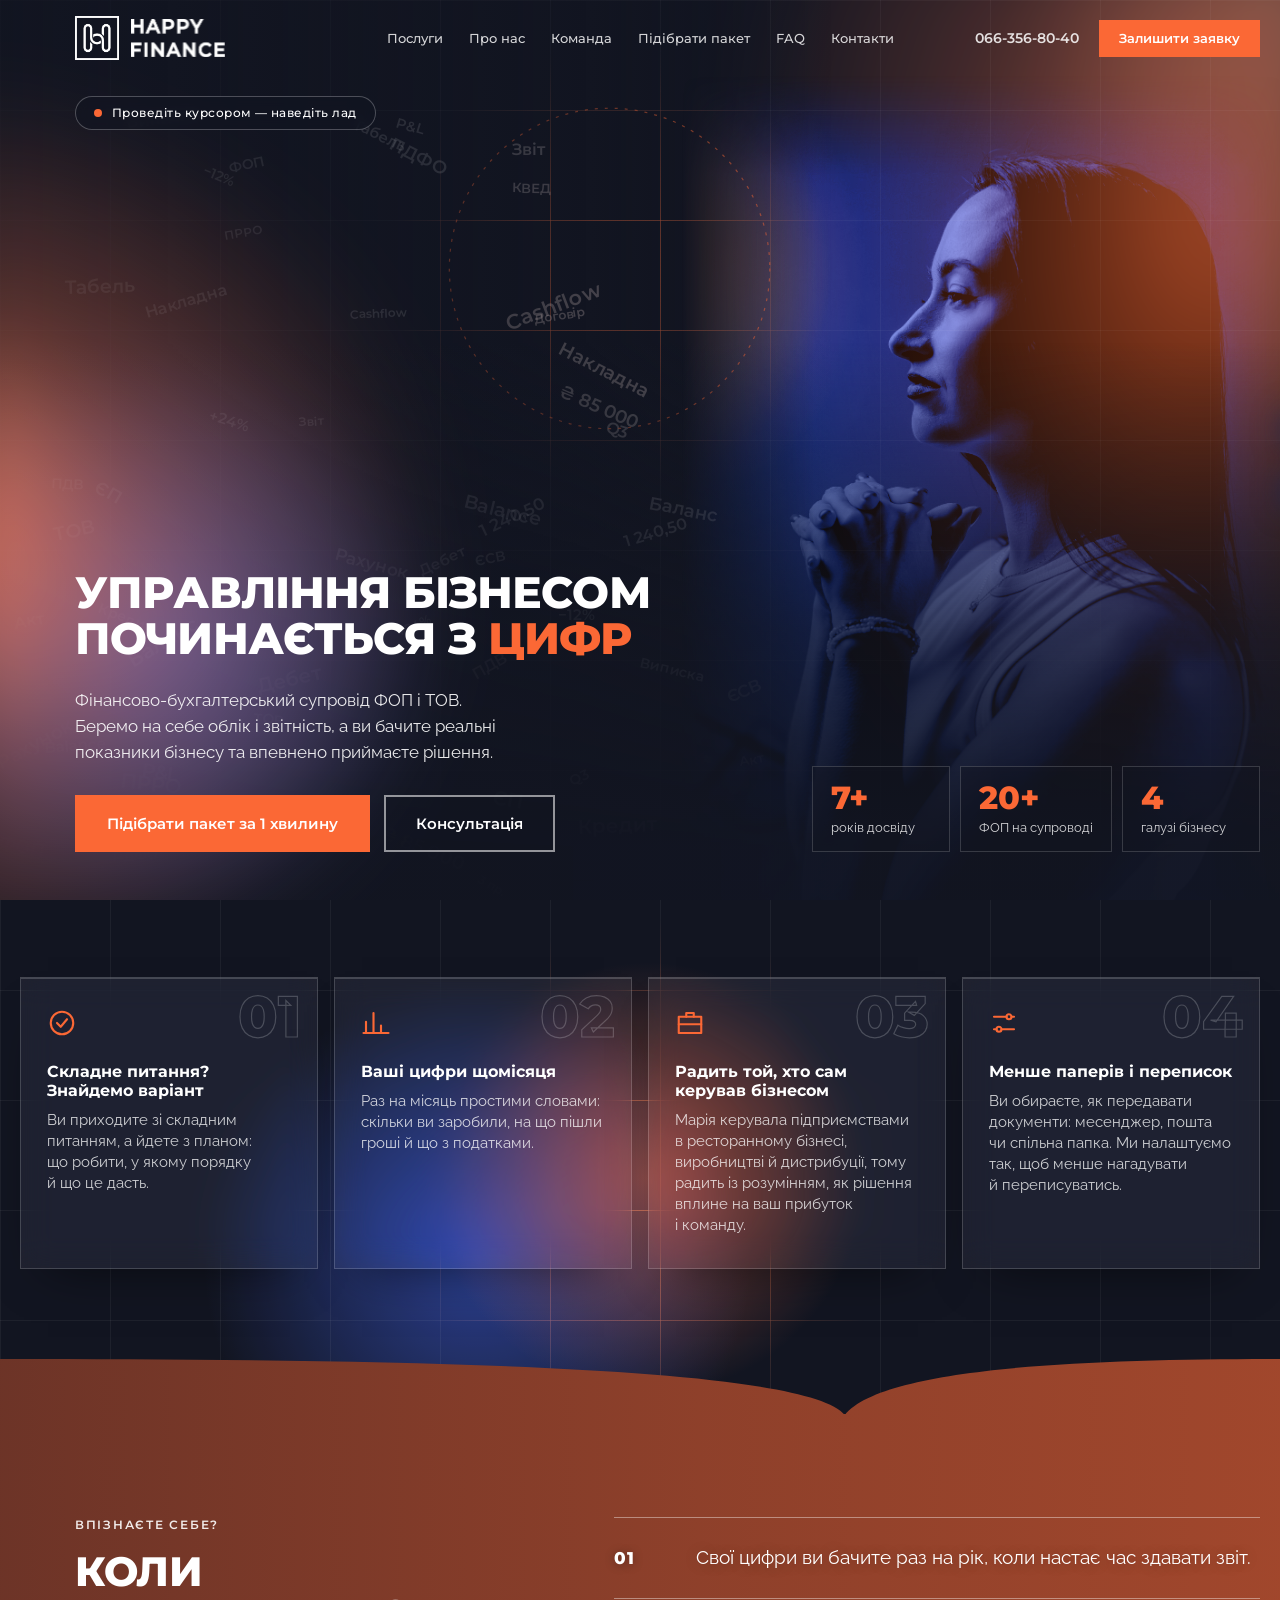
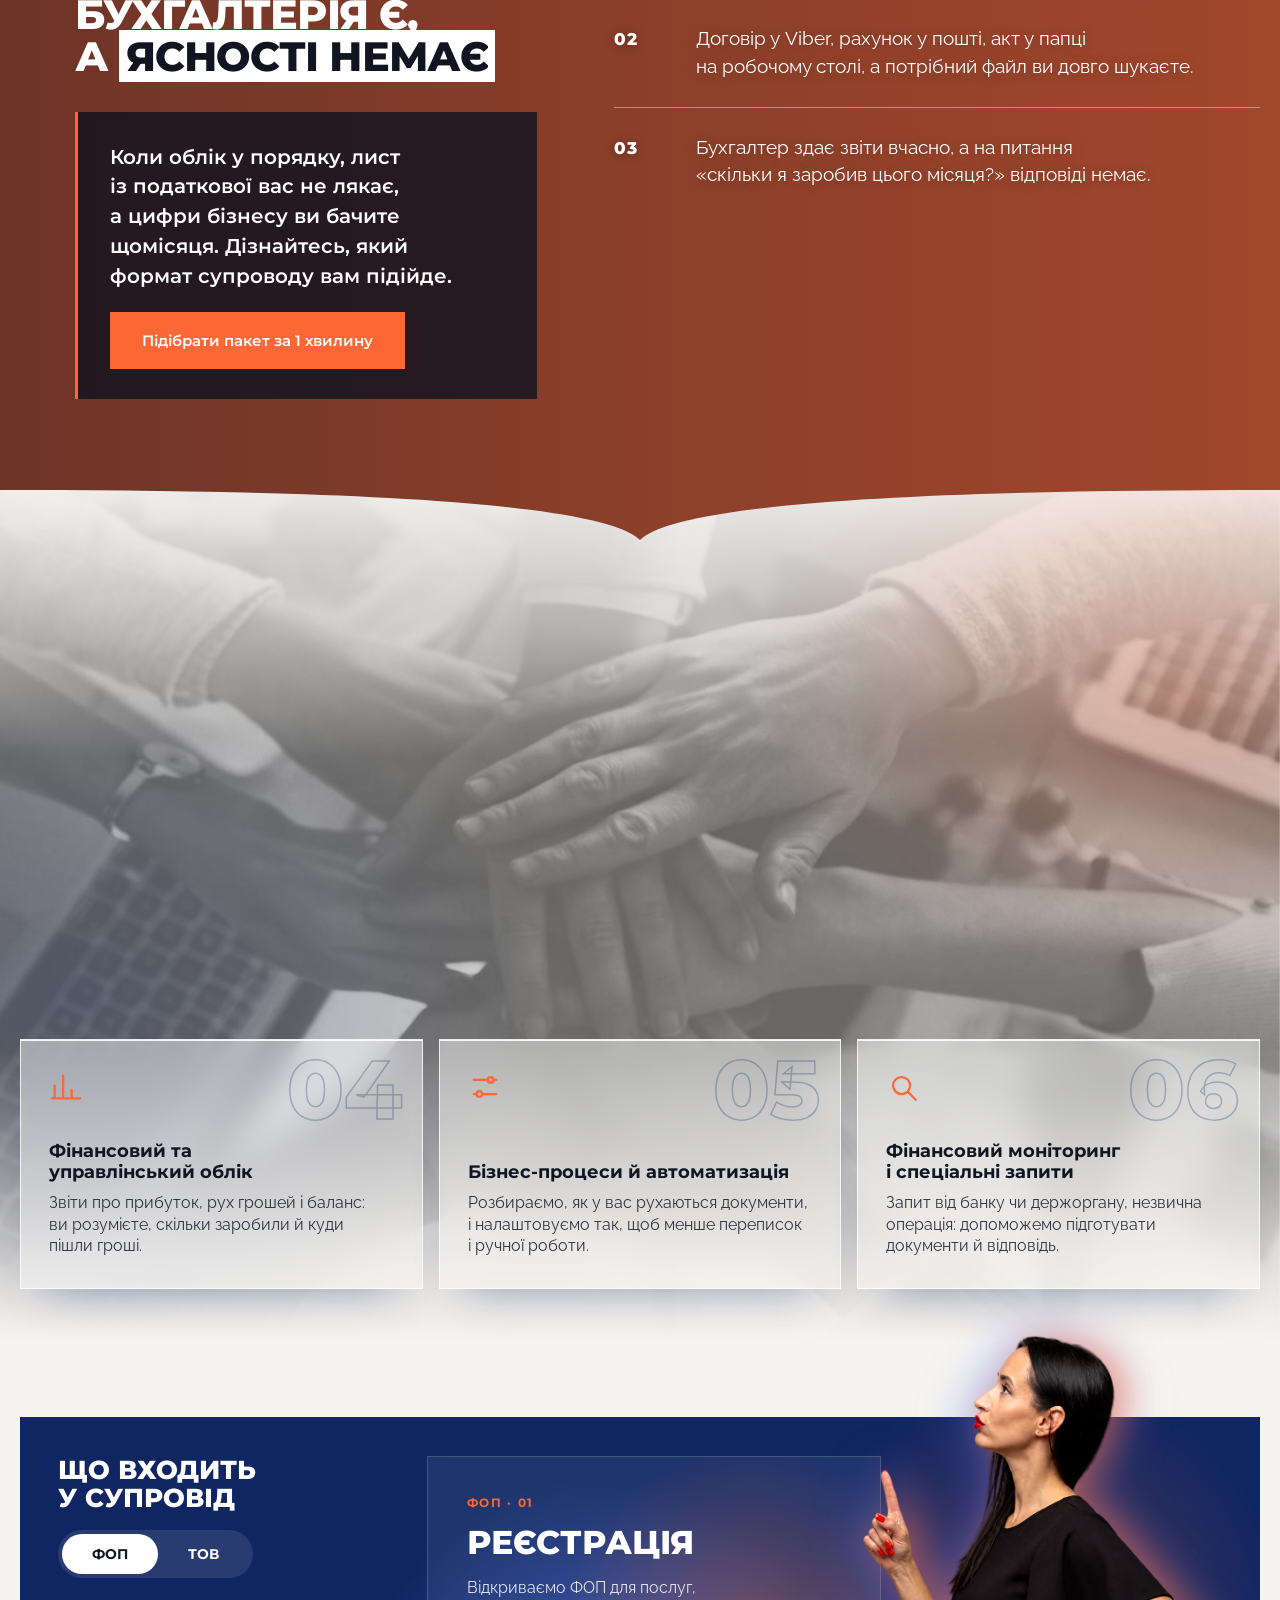
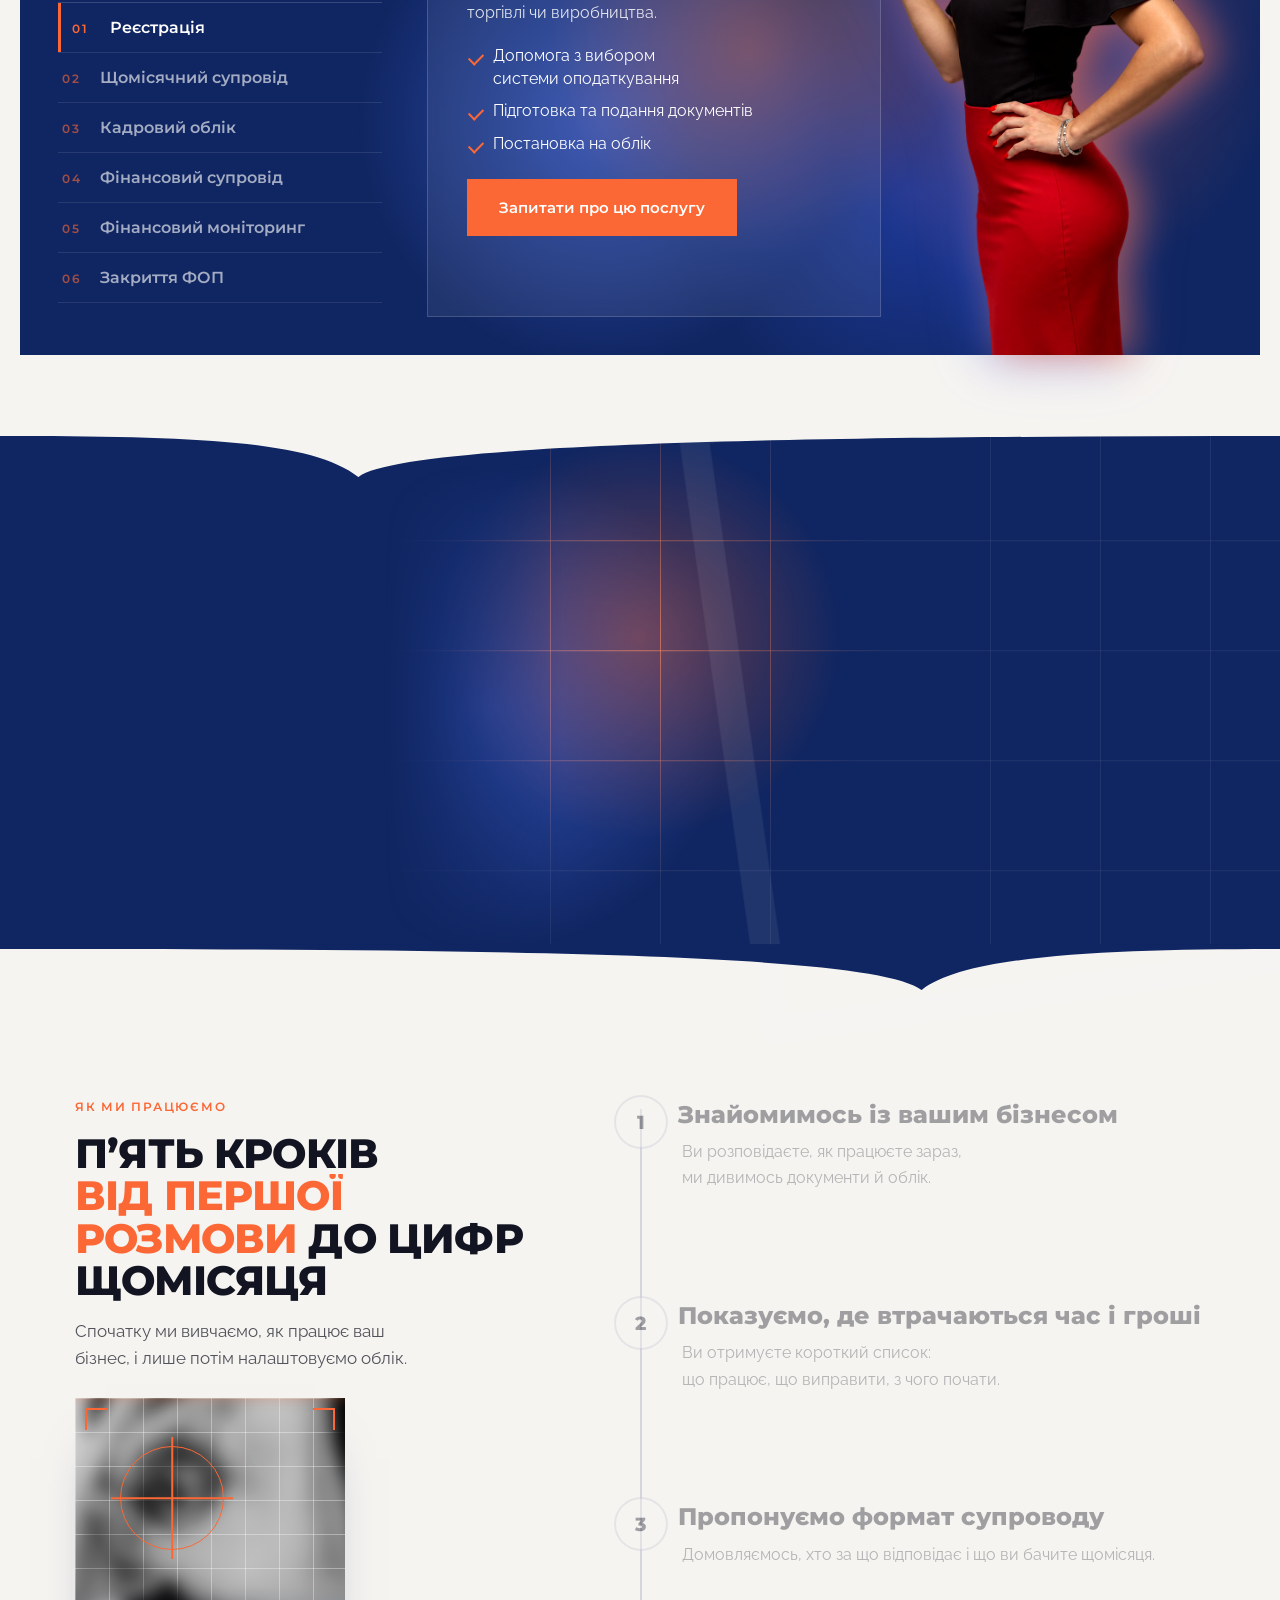
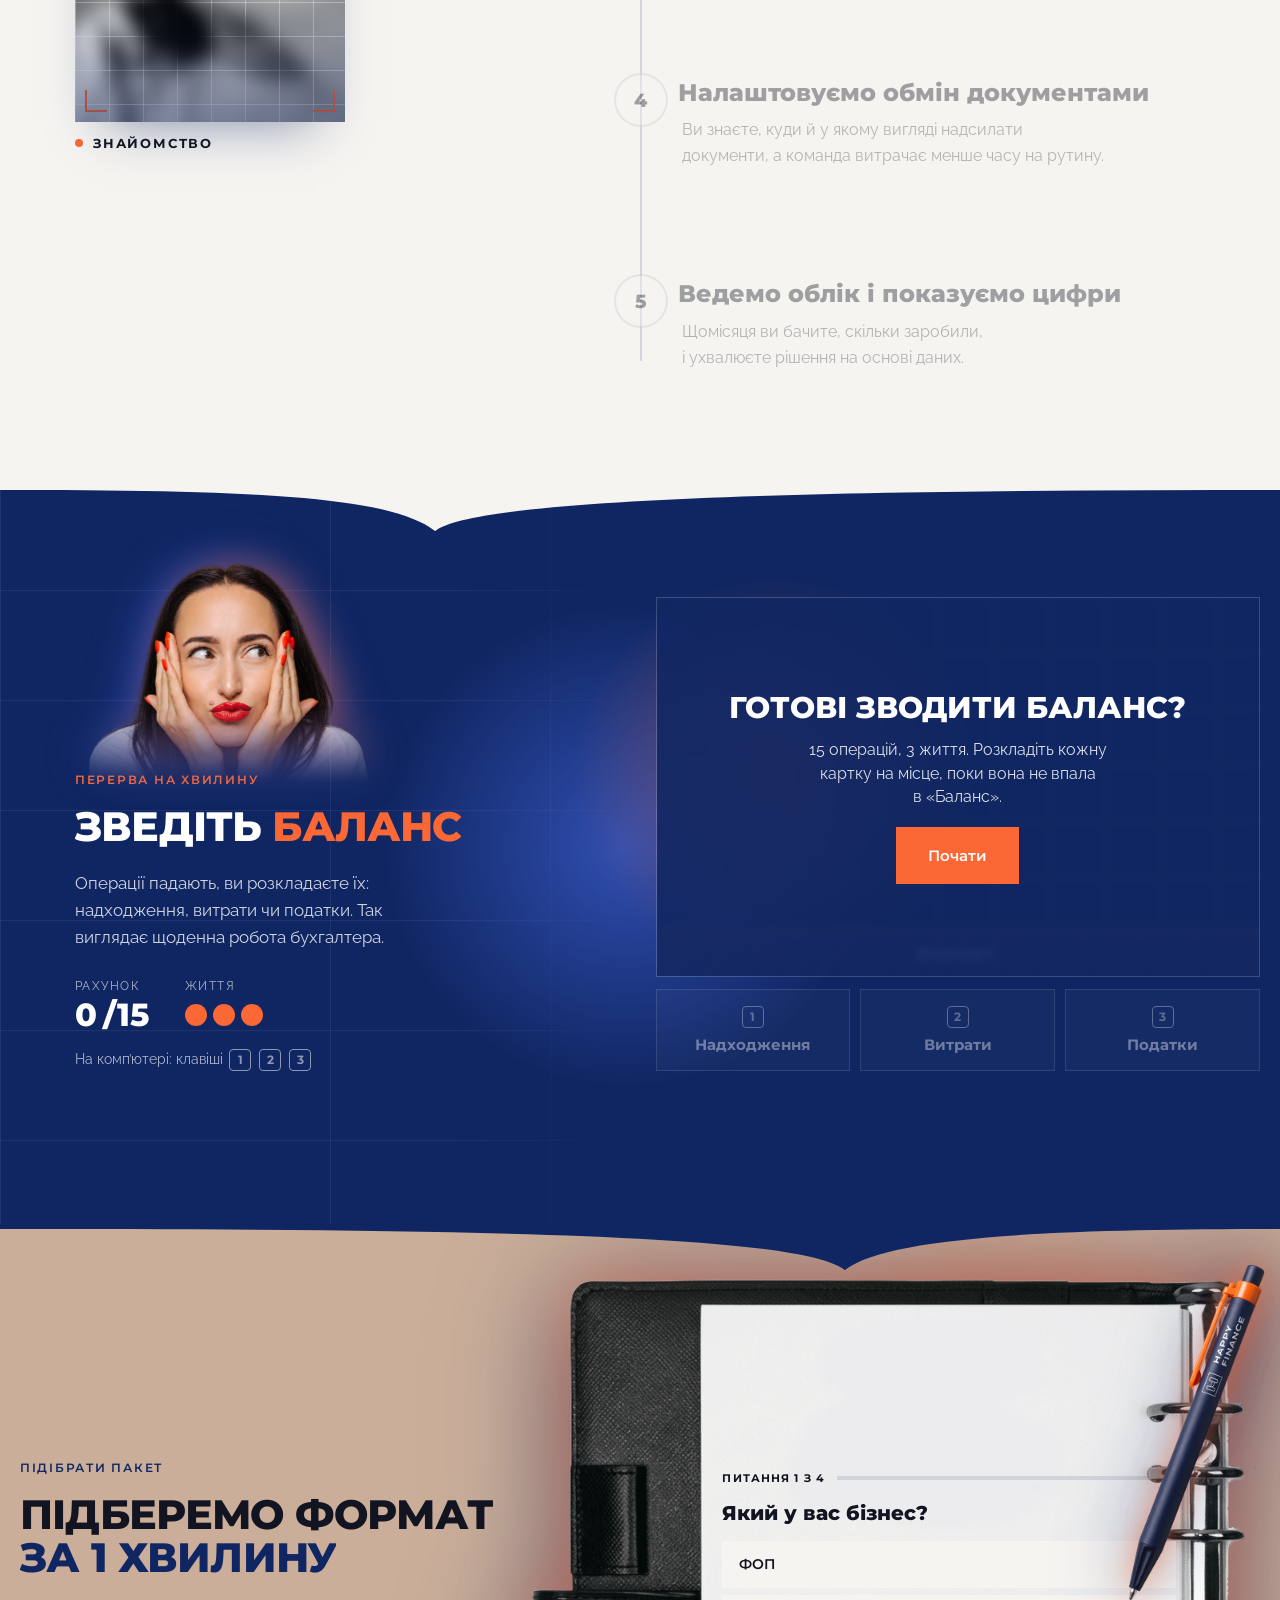
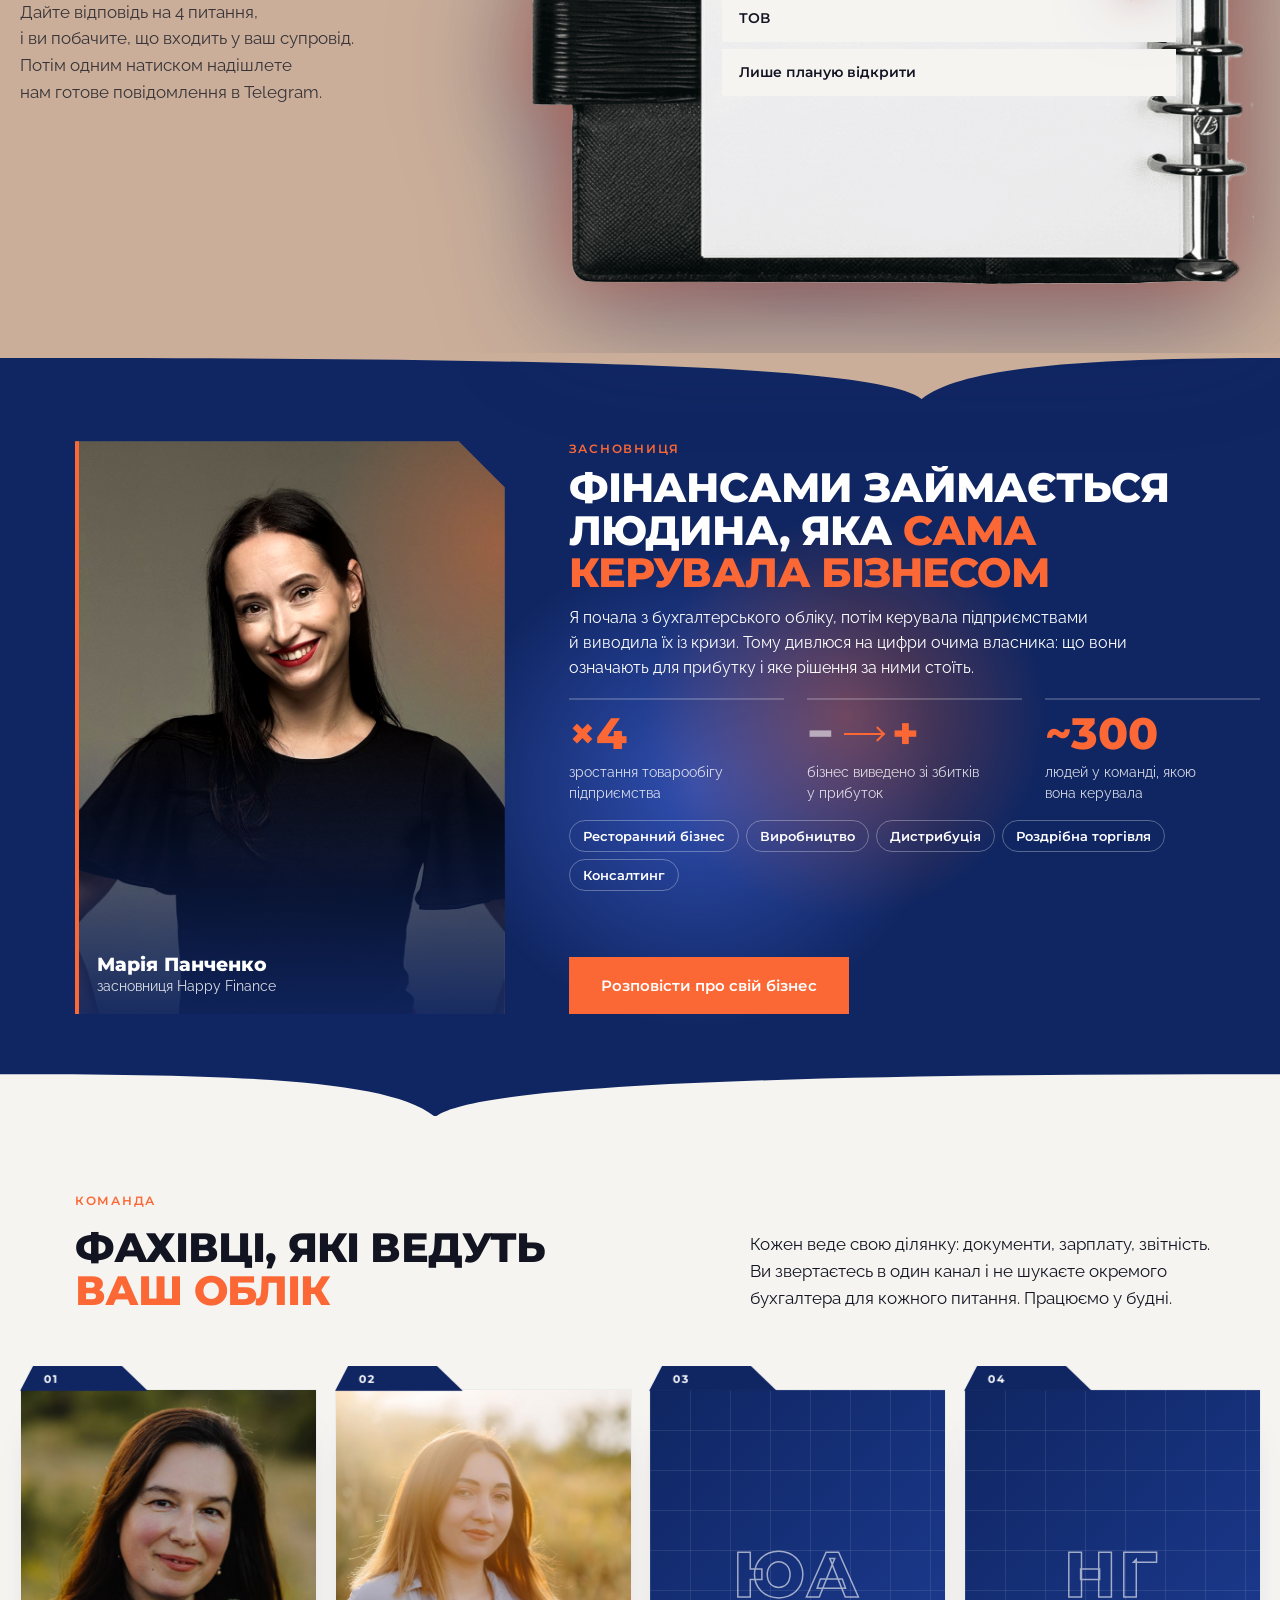
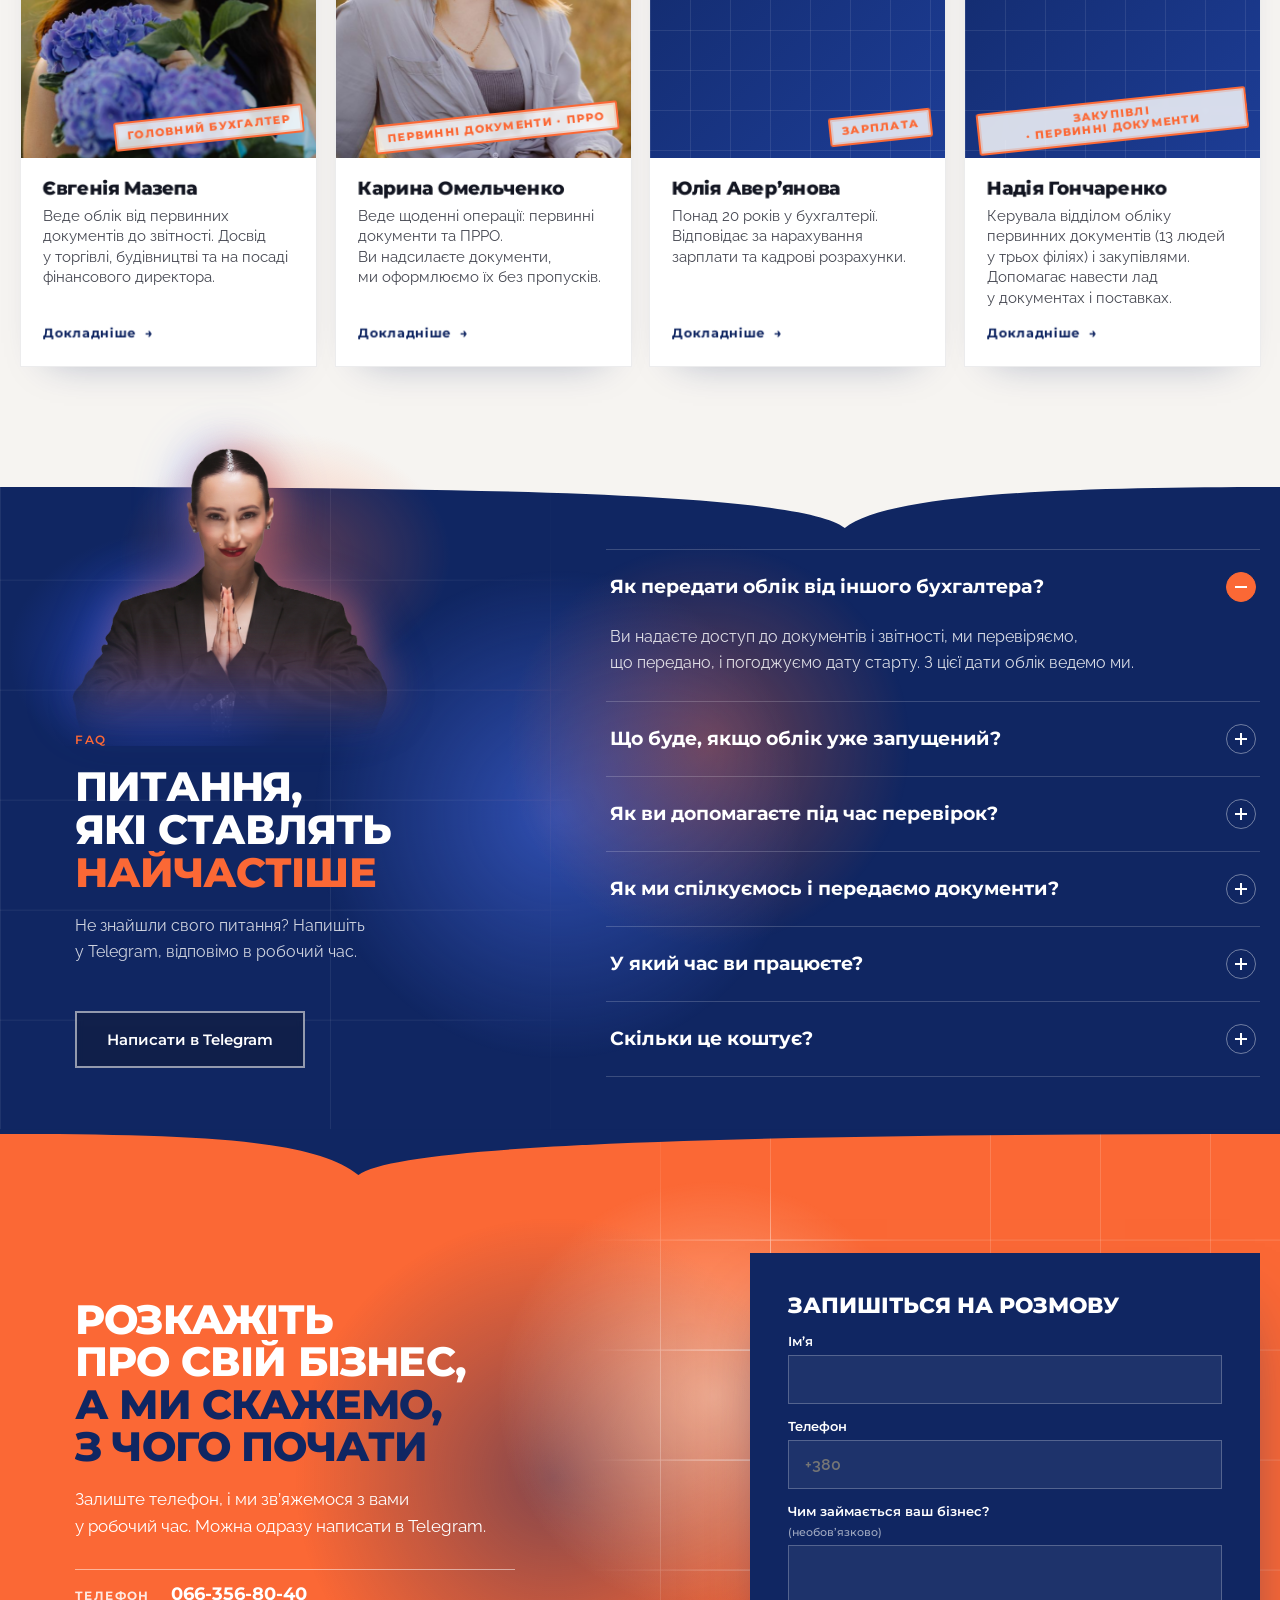
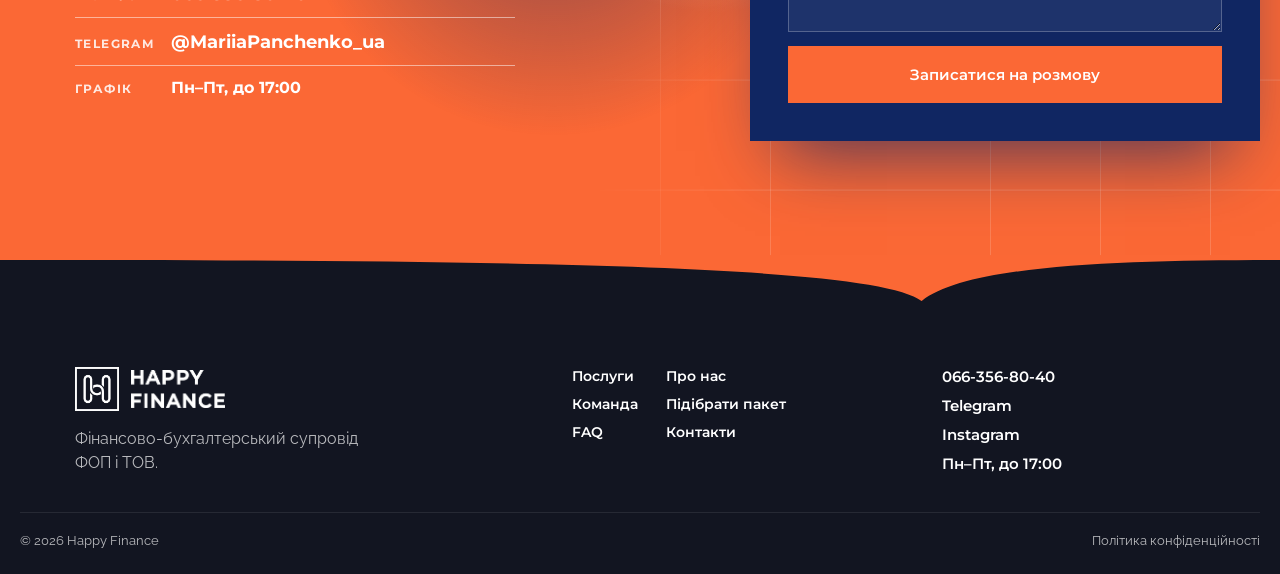
==== commit 079d1d8f: "Перший екран: пауза поза видимістю, змінні світла лише на фото й сітці, адаптивний легкий режим Co-A" ====
--- a/index.html
+++ b/index.html
@@ -27,7 +27,7 @@
 <link rel="preconnect" href="https://fonts.googleapis.com">
 <link rel="preconnect" href="https://fonts.gstatic.com" crossorigin>
 <link href="https://fonts.googleapis.com/css2?family=Montserrat:wght@500;600;700;800&family=Raleway:wght@400;500;600&display=swap" rel="stylesheet">
-<link rel="stylesheet" href="style.css?v=55">
+<link rel="stylesheet" href="style.css?v=57">
 </head>
 <body>
 
@@ -532,6 +532,6 @@
     <svg viewBox="0 0 24 24" aria-hidden="true"><path d="M5 4h4l2 5-2.5 1.5a11 11 0 0 0 5 5L15 13l5 2v4a2 2 0 0 1-2 2A16 16 0 0 1 3 6a2 2 0 0 1 2-2Z"/></svg><span>066-356-80-40</span>
   </a>
 </nav>
-<script src="script.js?v=55"></script>
+<script src="script.js?v=57"></script>
 </body>
 </html>
--- a/style.css
+++ b/style.css
@@ -1344,3 +1344,10 @@
 .card p,.svc-card p,.tcard>p{line-height:1.38}
 .adv .card h3,.svc-card h3{overflow-wrap:break-word}
 @media (max-width:640px){.adv .card p,.svc .svc-card p{line-height:1.36}}
+
+/* ---------- Перший екран: легший режим і пауза поза видимістю ---------- */
+.hero.off *,.hero.off *::before,.hero.off *::after{animation-play-state:paused!important}
+.rim{will-change:opacity}
+.lite .rim{display:none}
+.lite .photo__glow{display:none}
+.lite .cv{opacity:.95}
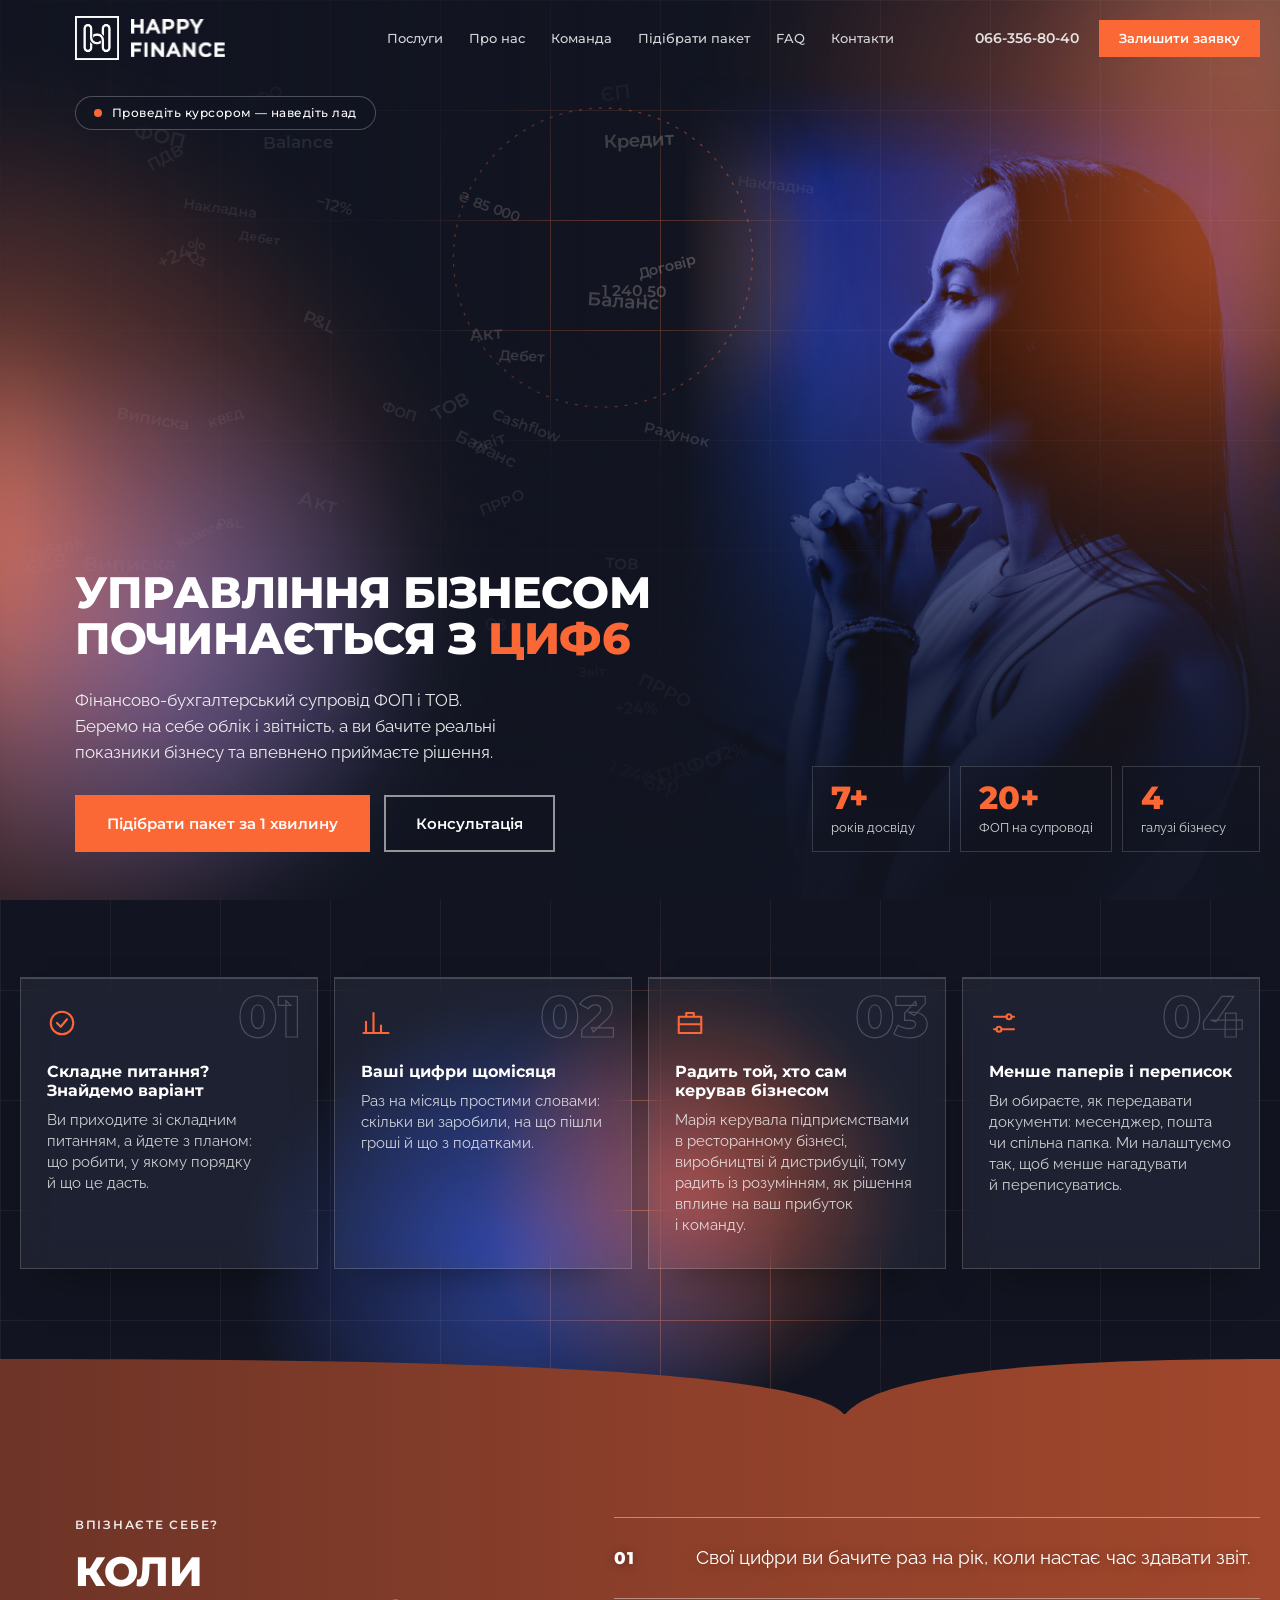
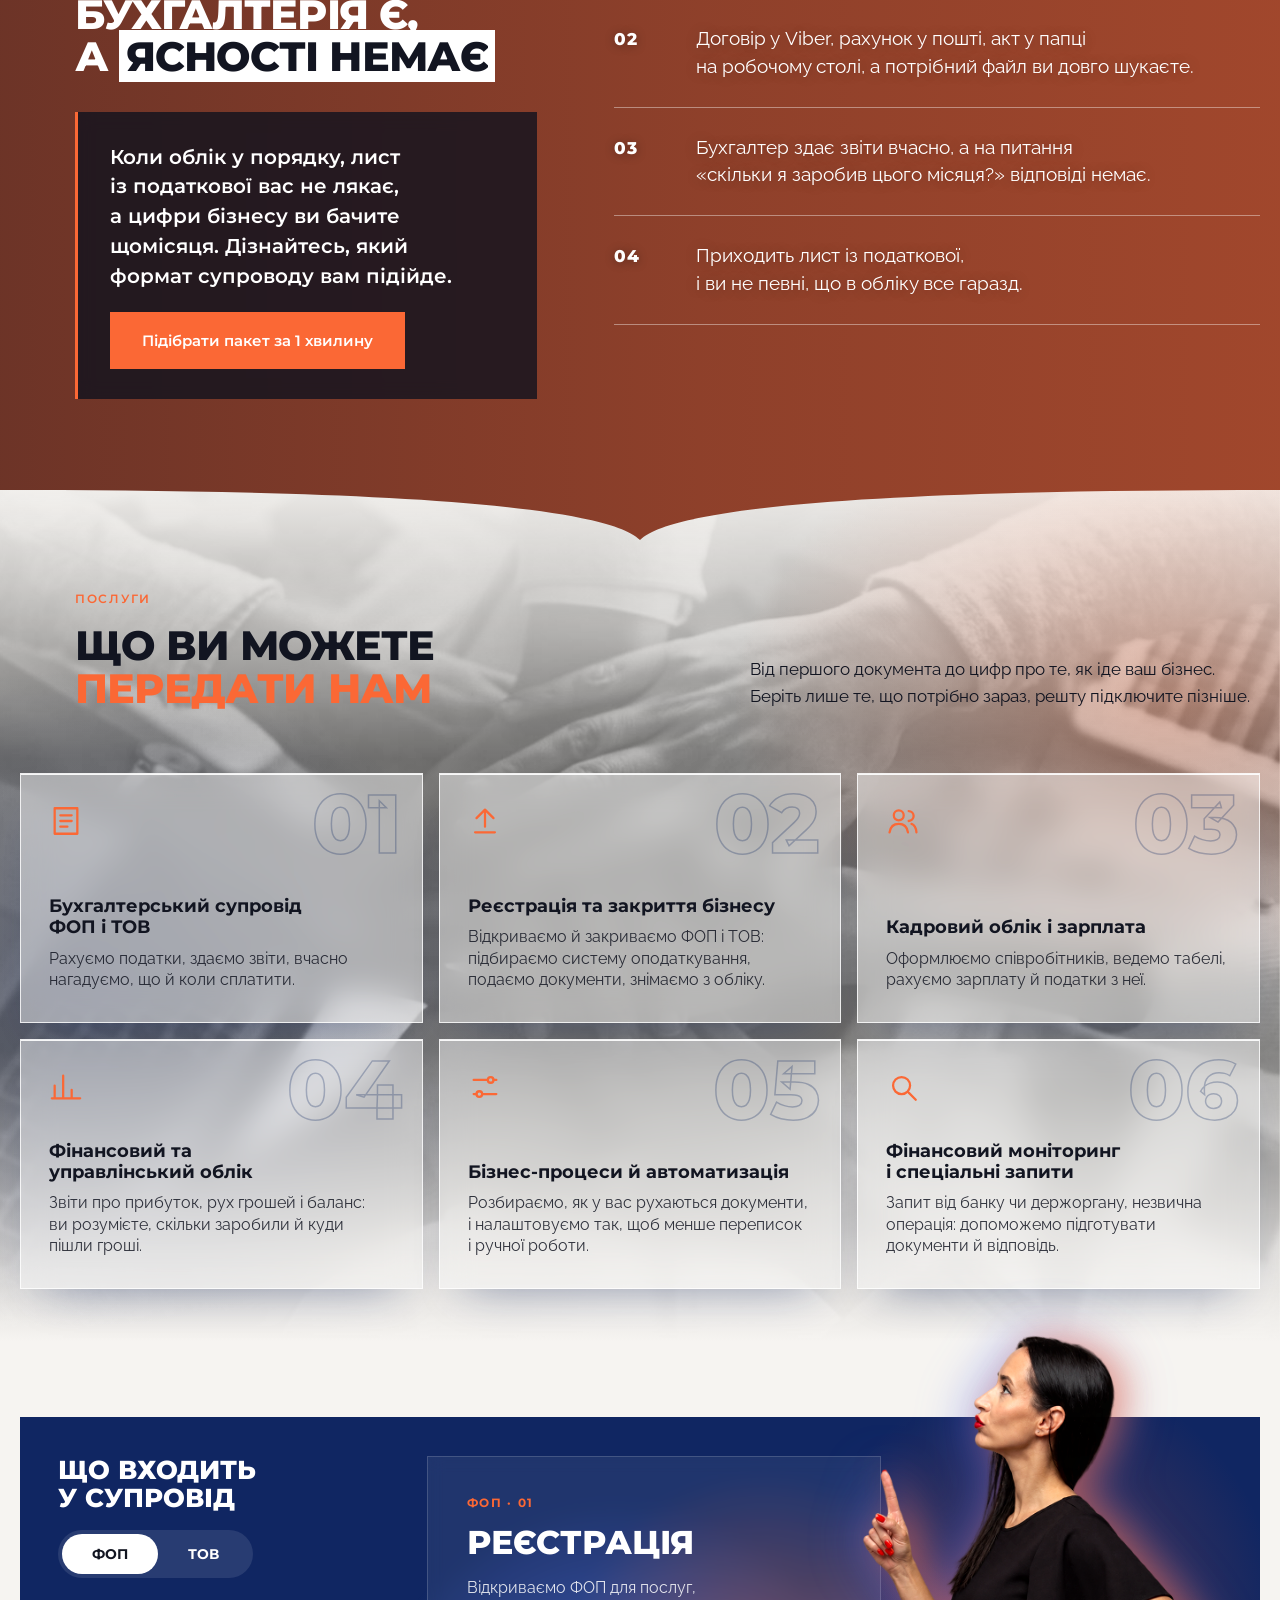
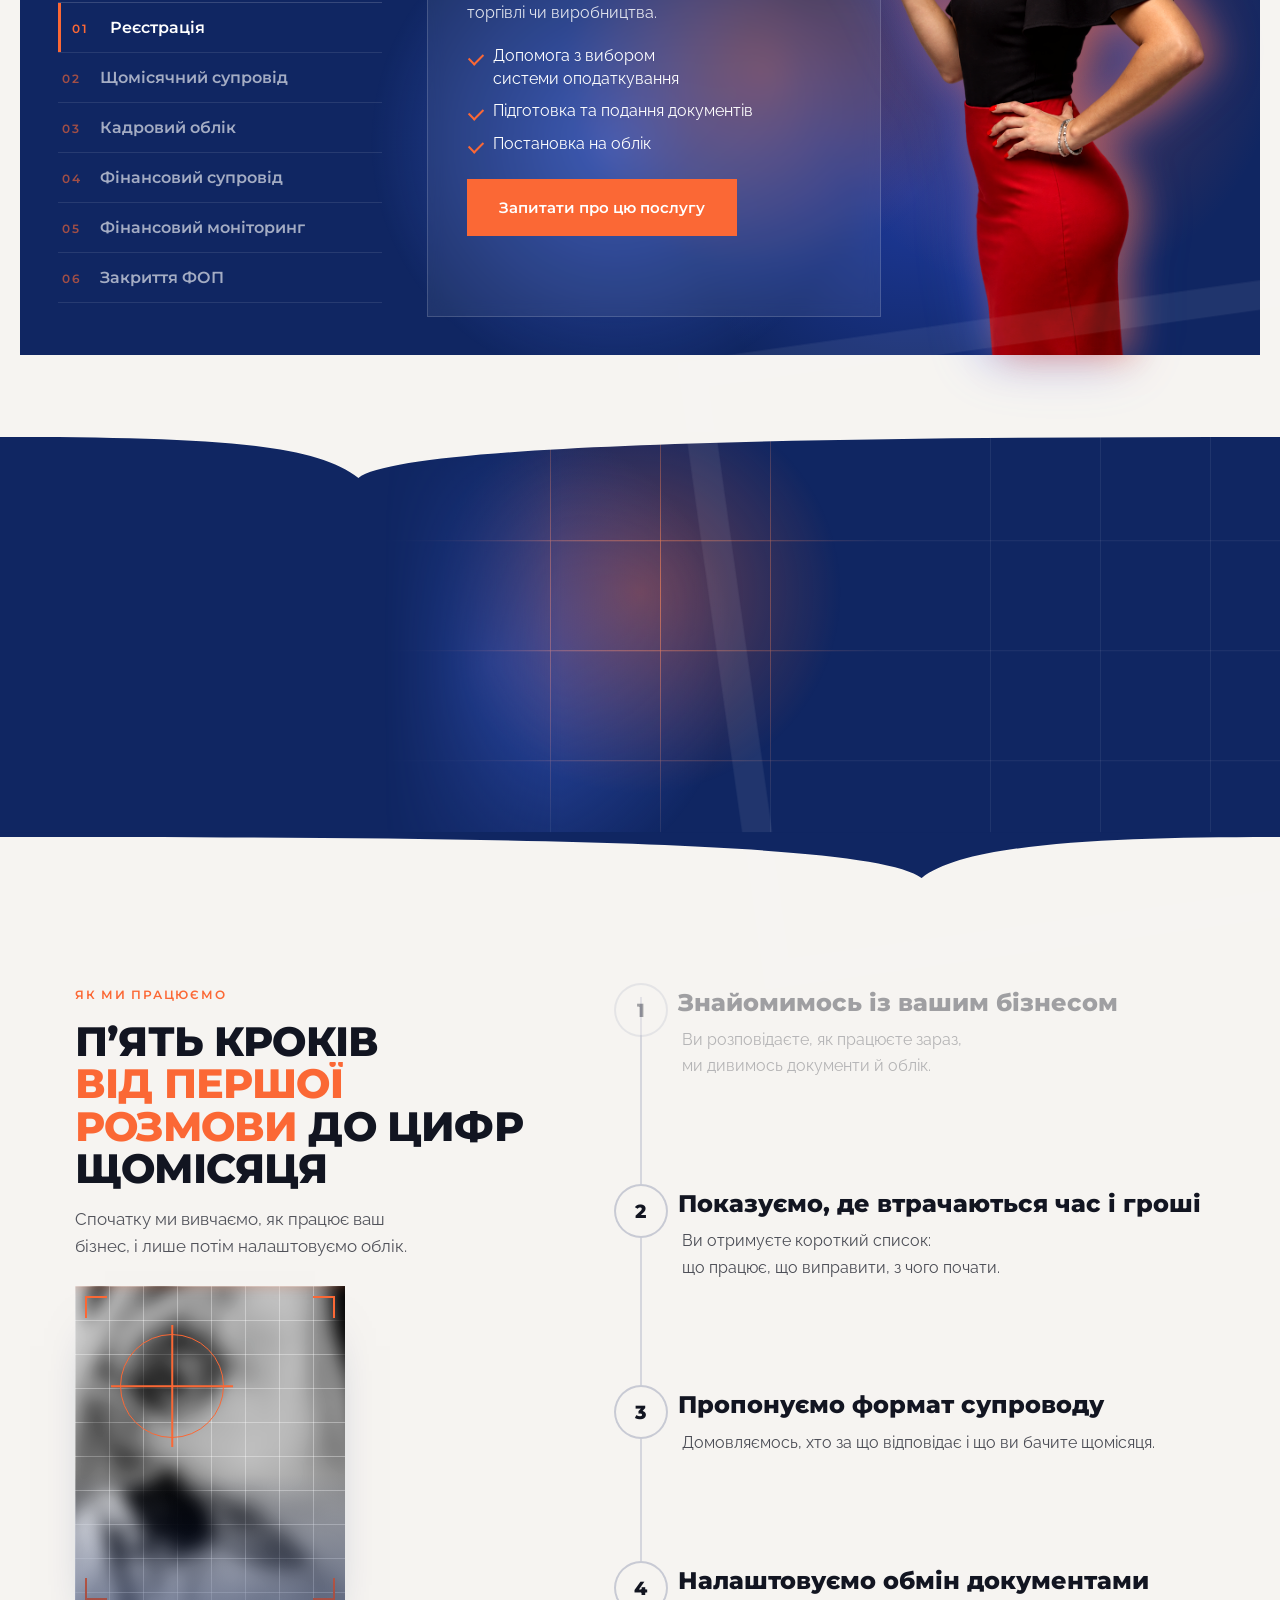
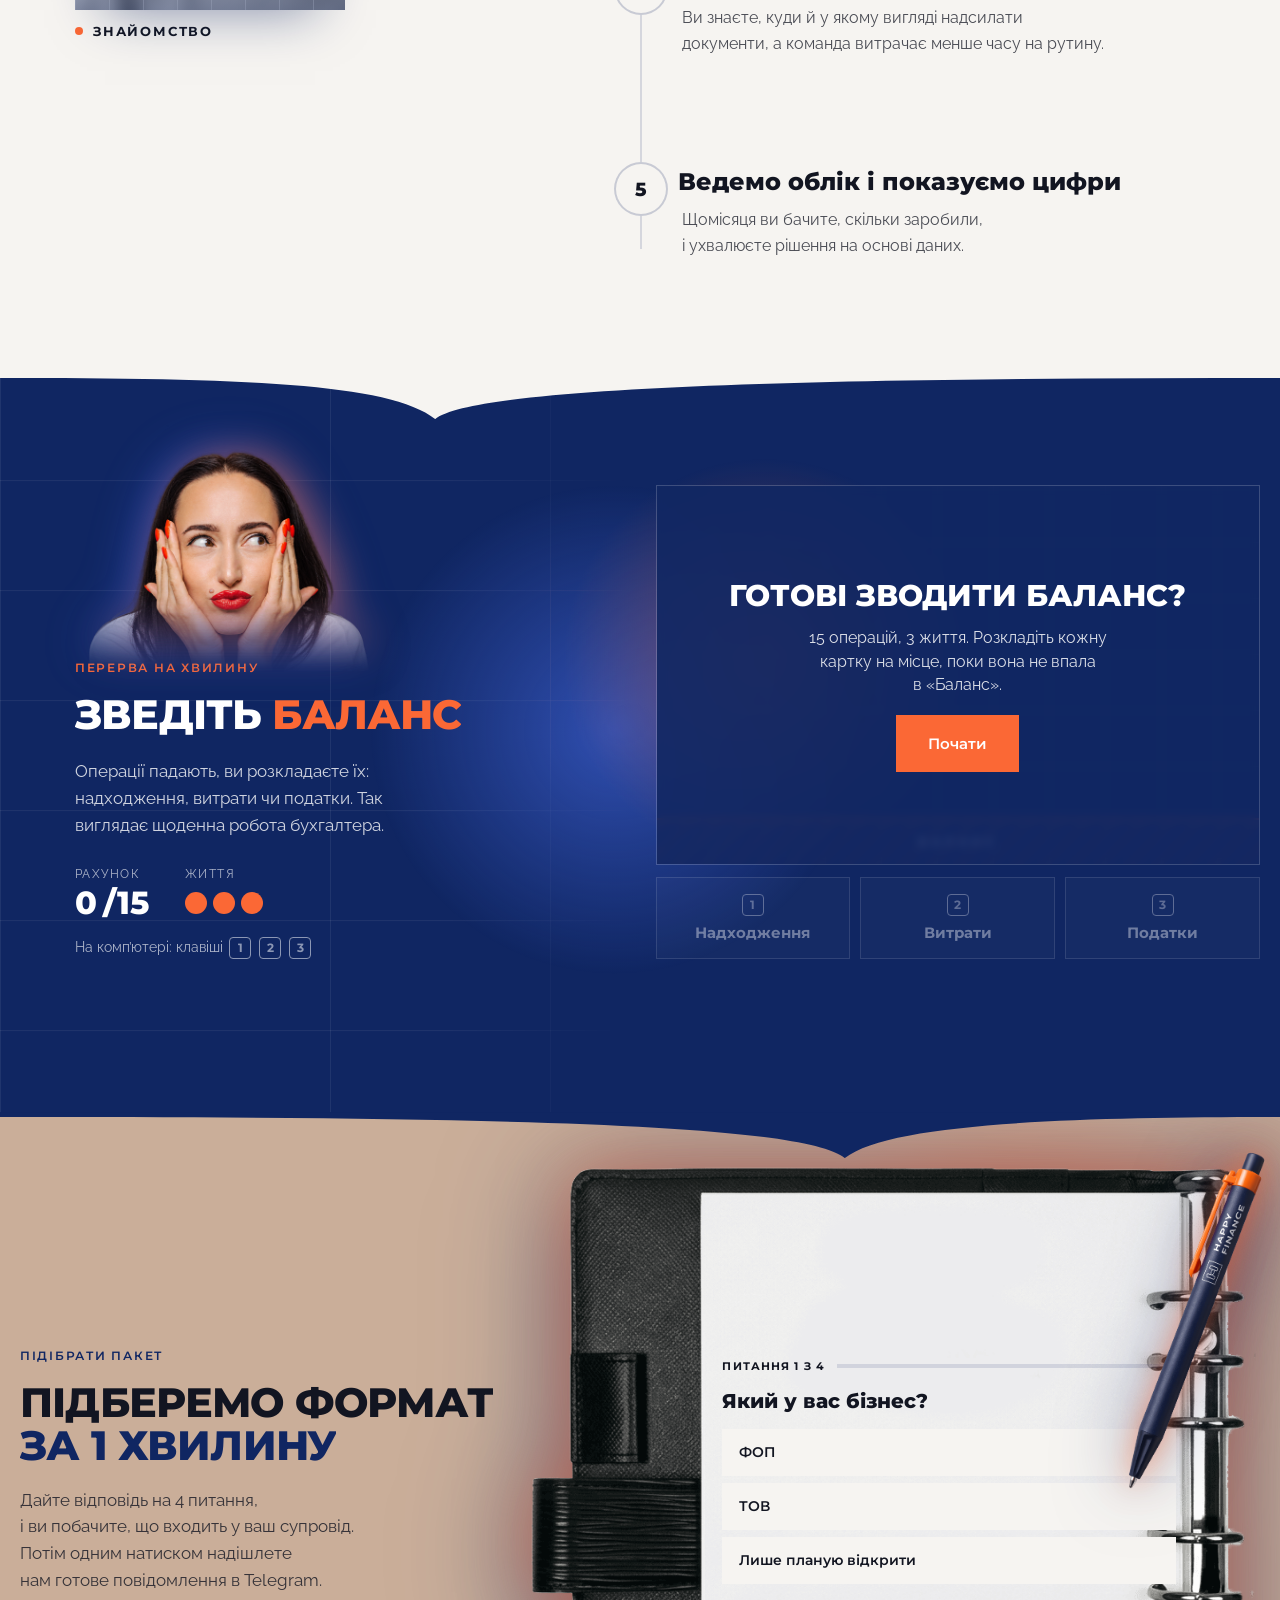
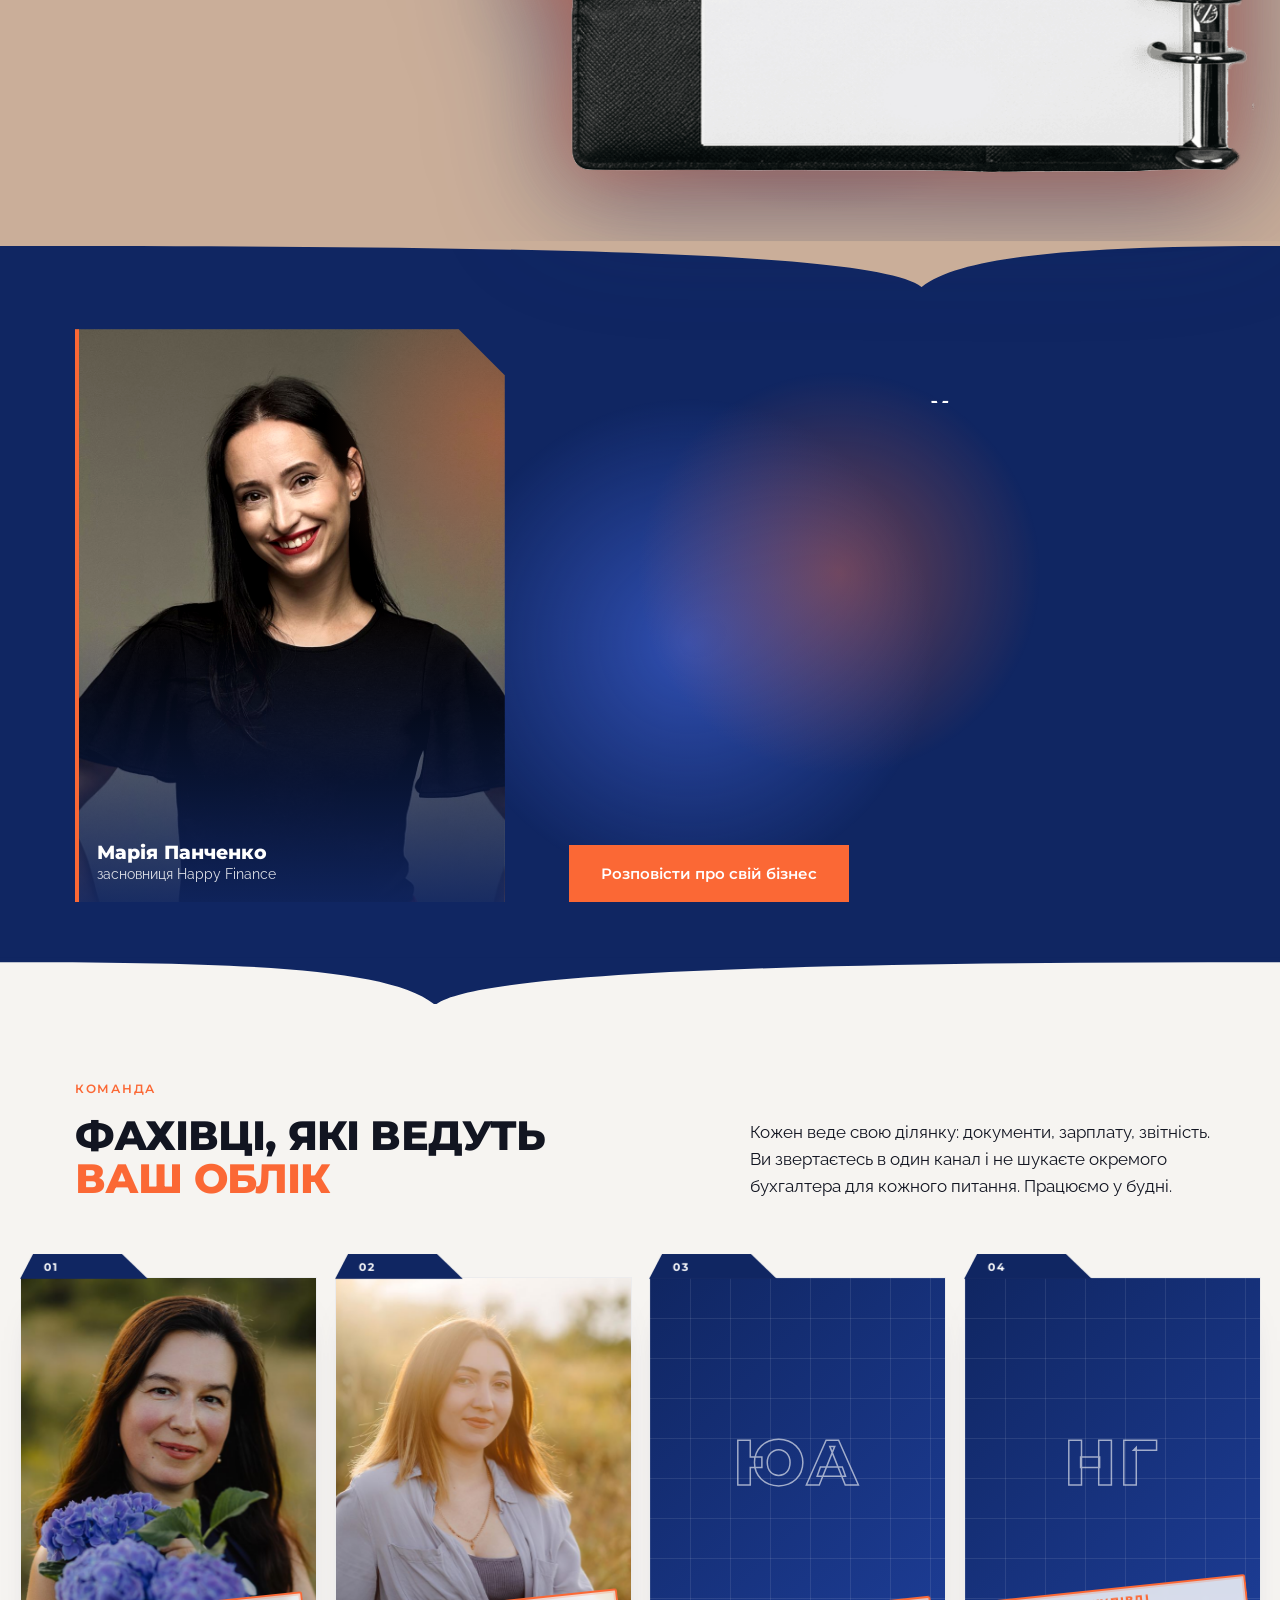
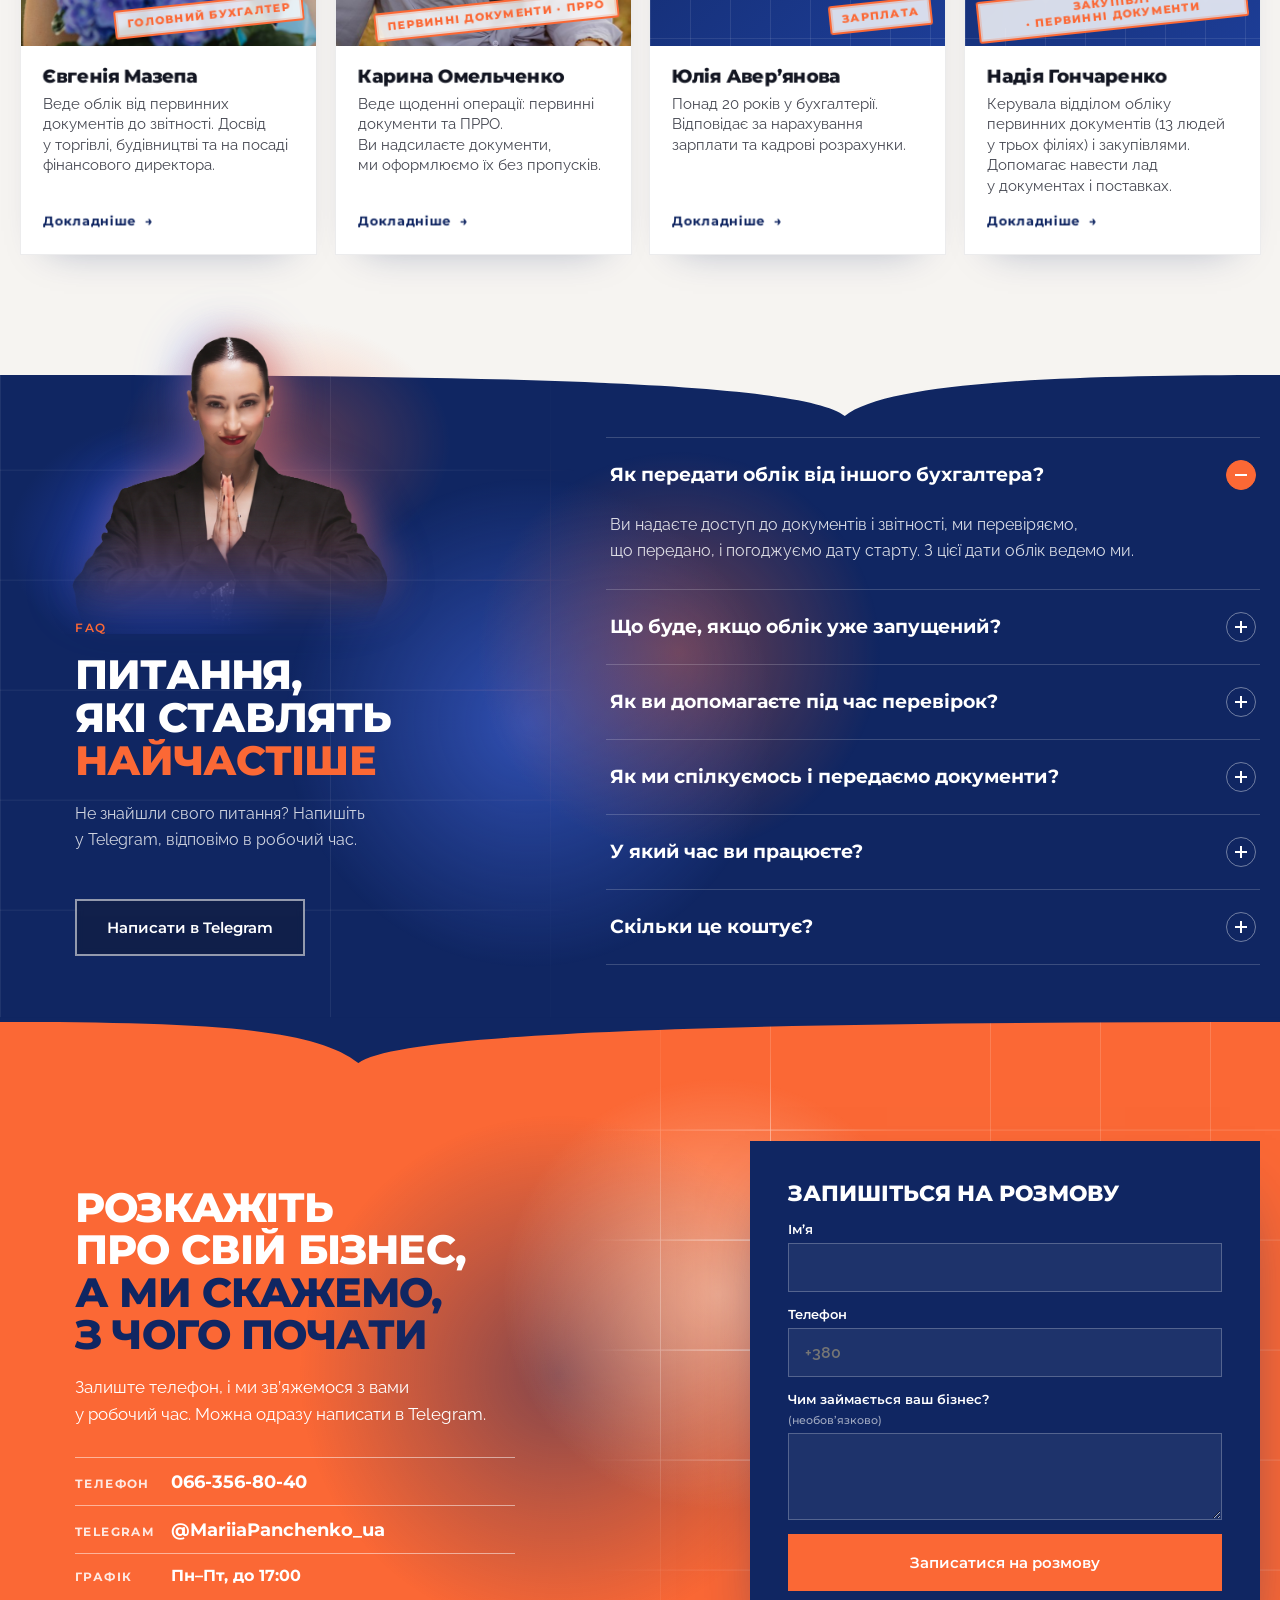
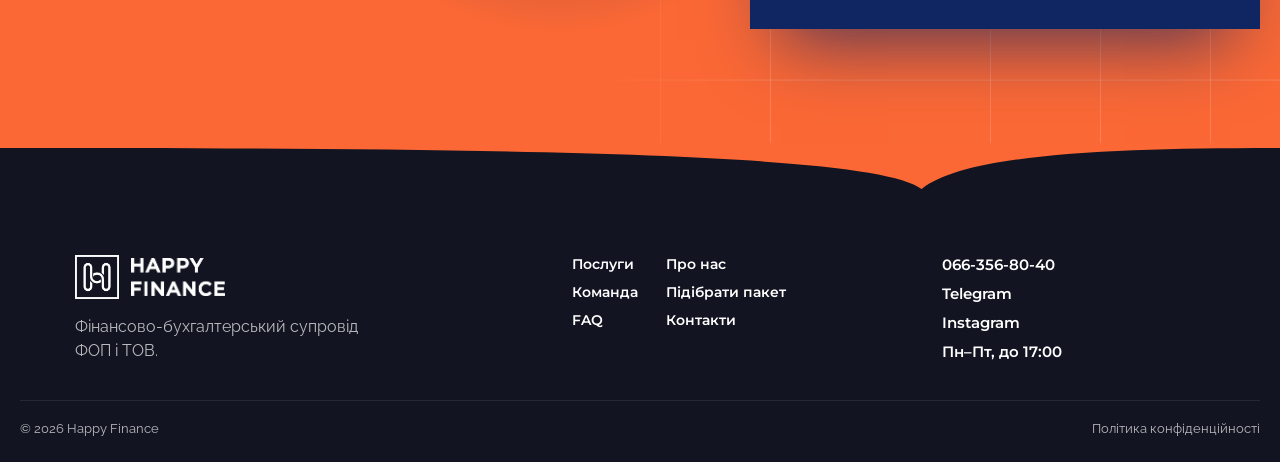
==== commit 238228e5: "Блок з цитатою: лише цитата й фото, рука над блоком; підказка першого екрана не зникає від першого р" ====
--- a/index.html
+++ b/index.html
@@ -27,7 +27,7 @@
 <link rel="preconnect" href="https://fonts.googleapis.com">
 <link rel="preconnect" href="https://fonts.gstatic.com" crossorigin>
 <link href="https://fonts.googleapis.com/css2?family=Montserrat:wght@500;600;700;800&family=Raleway:wght@400;500;600&display=swap" rel="stylesheet">
-<link rel="stylesheet" href="style.css?v=57">
+<link rel="stylesheet" href="style.css?v=60">
 </head>
 <body>
 
@@ -225,17 +225,11 @@
   <div class="wrap mani__in">
     <div class="mani__fig rv" aria-hidden="true"><img src="img/maria-3-flip.png" alt=""></div>
     <div class="mani__txt">
-      <p class="eyebrow rv">Навіщо власнику&nbsp;облік</p>
       <!-- TODO клієнтка: підтвердити цитату (взято з її тексту про підхід) -->
       <blockquote class="mani__q">
         <p class="mani__big" id="maniBig">«Без&nbsp;цифр управління бізнесом&nbsp;— це&nbsp;не&nbsp;управління, а&nbsp;ілюзія.»</p>
         <footer class="mani__by rv"><b>Марія&nbsp;Панченко</b><span>засновниця Happy&nbsp;Finance</span></footer>
       </blockquote>
-      <ol class="flow3">
-        <li class="rv"><i class="f3n" aria-hidden="true">01</i><b>Цифри щомісяця</b><span>ви&nbsp;знаєте, скільки&nbsp;заробили</span></li>
-        <li class="rv" style="--d:.12s"><i class="f3n" aria-hidden="true">02</i><b>Документи в&nbsp;одному&nbsp;місці</b><span>ви&nbsp;швидко знаходите&nbsp;потрібне</span></li>
-        <li class="rv" style="--d:.24s"><i class="f3n" aria-hidden="true">03</i><b>Зрозумілі витрати&nbsp;й&nbsp;прибуток</b><span>ви&nbsp;ухвалюєте рішення без&nbsp;здогадок</span></li>
-      </ol>
     </div>
   </div>
   <i class="tab t72" style="--tc:var(--navy)" aria-hidden="true"></i>
@@ -532,6 +526,6 @@
     <svg viewBox="0 0 24 24" aria-hidden="true"><path d="M5 4h4l2 5-2.5 1.5a11 11 0 0 0 5 5L15 13l5 2v4a2 2 0 0 1-2 2A16 16 0 0 1 3 6a2 2 0 0 1 2-2Z"/></svg><span>066-356-80-40</span>
   </a>
 </nav>
-<script src="script.js?v=57"></script>
+<script src="script.js?v=60"></script>
 </body>
 </html>
--- a/style.css
+++ b/style.css
@@ -1350,4 +1350,24 @@
 .rim{will-change:opacity}
 .lite .rim{display:none}
 .lite .photo__glow{display:none}
-.lite .cv{opacity:.95}+.lite .cv{opacity:.95}
+/* ---------- «Про цифри»: лише цитата Марії й фото; рука виходить над блок (ПК і мобільні) ---------- */
+#about{z-index:31}
+#services>.tab{display:none}
+.tab--m{display:block}
+.mani>.tab--m{z-index:1}
+.mani__fig{z-index:40;clip-path:inset(-160px -80px 8px -80px)}
+@media (min-width:1001px){
+  .mani__in{align-items:end}
+  .mani__fig{margin-top:calc(-1 * clamp(44px,5vw,64px) - 48px)}
+  .mani__txt{align-self:center;margin-bottom:0}
+  .mani__by{margin-bottom:0;margin-top:18px}
+  .mani__big{margin-bottom:0}
+}
+@media (max-width:1000px){
+  .mani__by{grid-row:1/3;align-self:center}
+  .mani__big{margin-bottom:0}
+}
+@media (min-width:1001px){
+  .mani{--mpb:clamp(44px,4vw,60px);padding-bottom:var(--mpb)}
+}
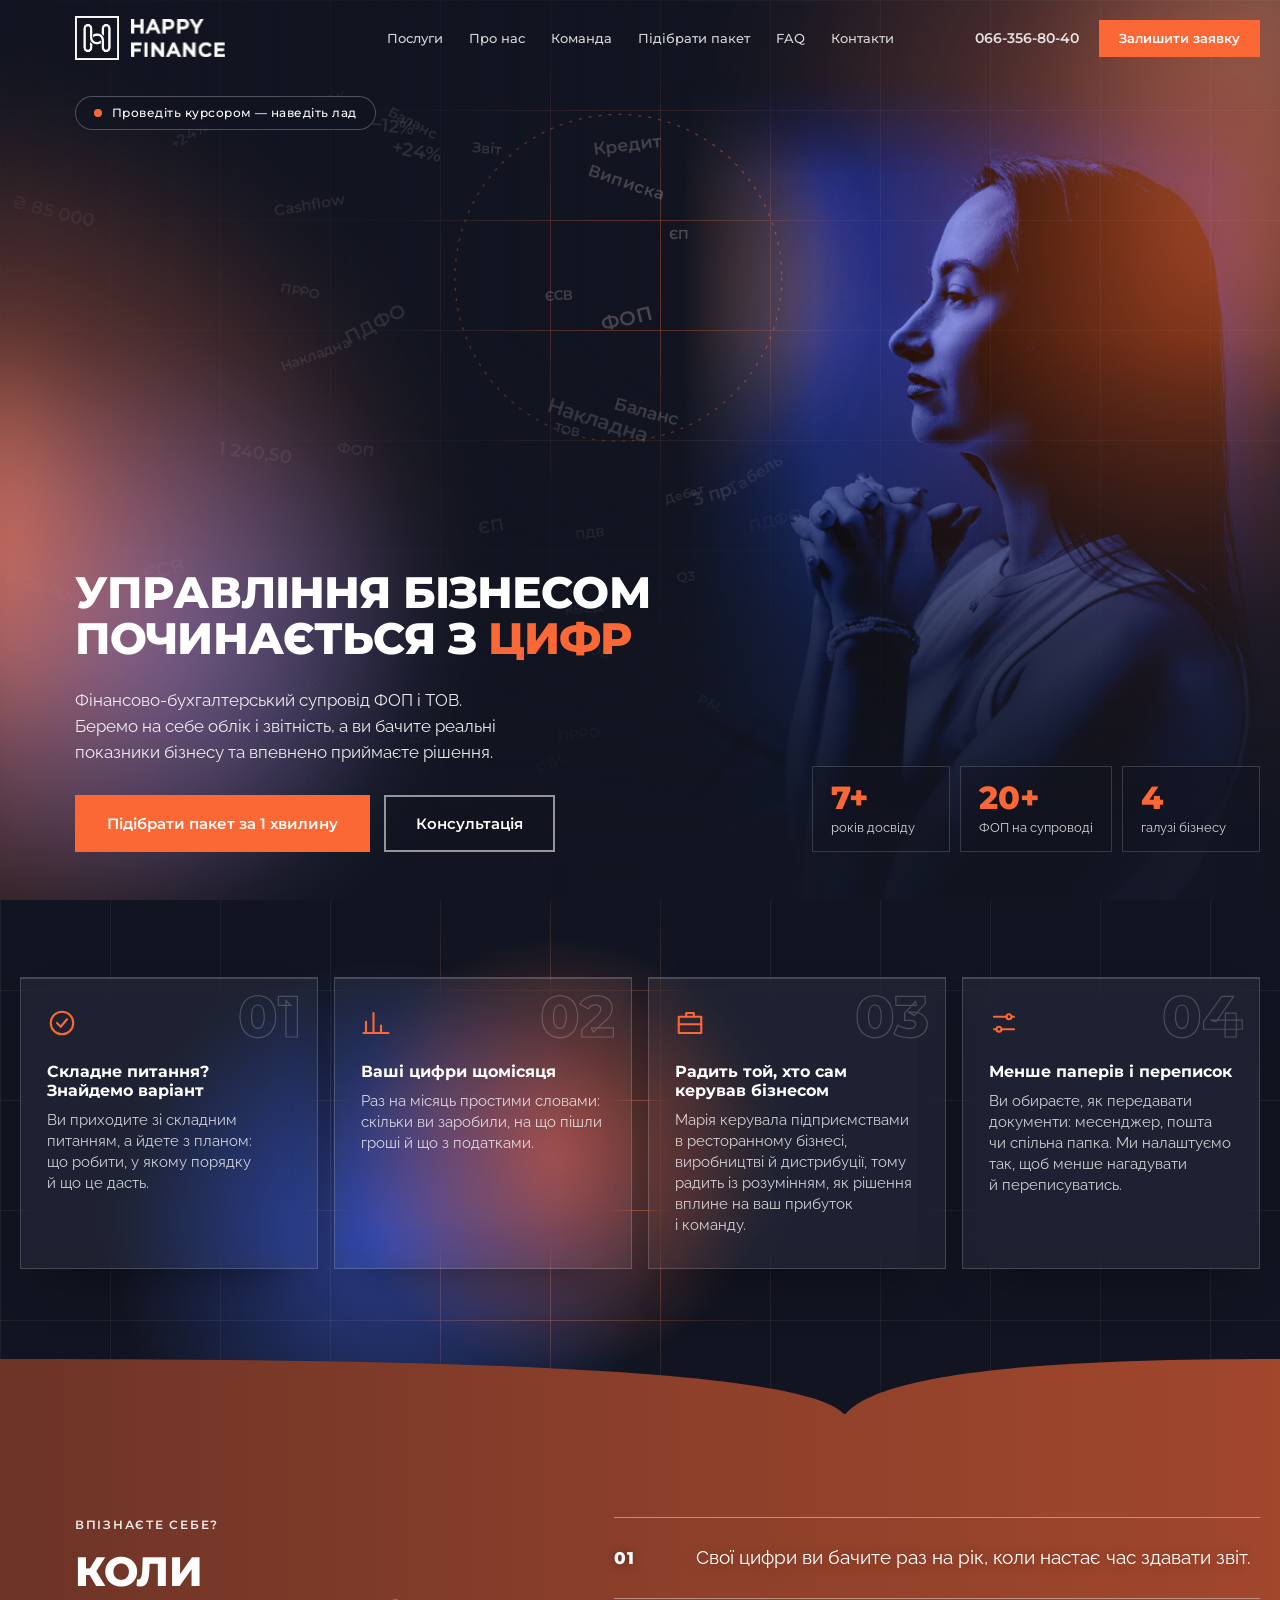
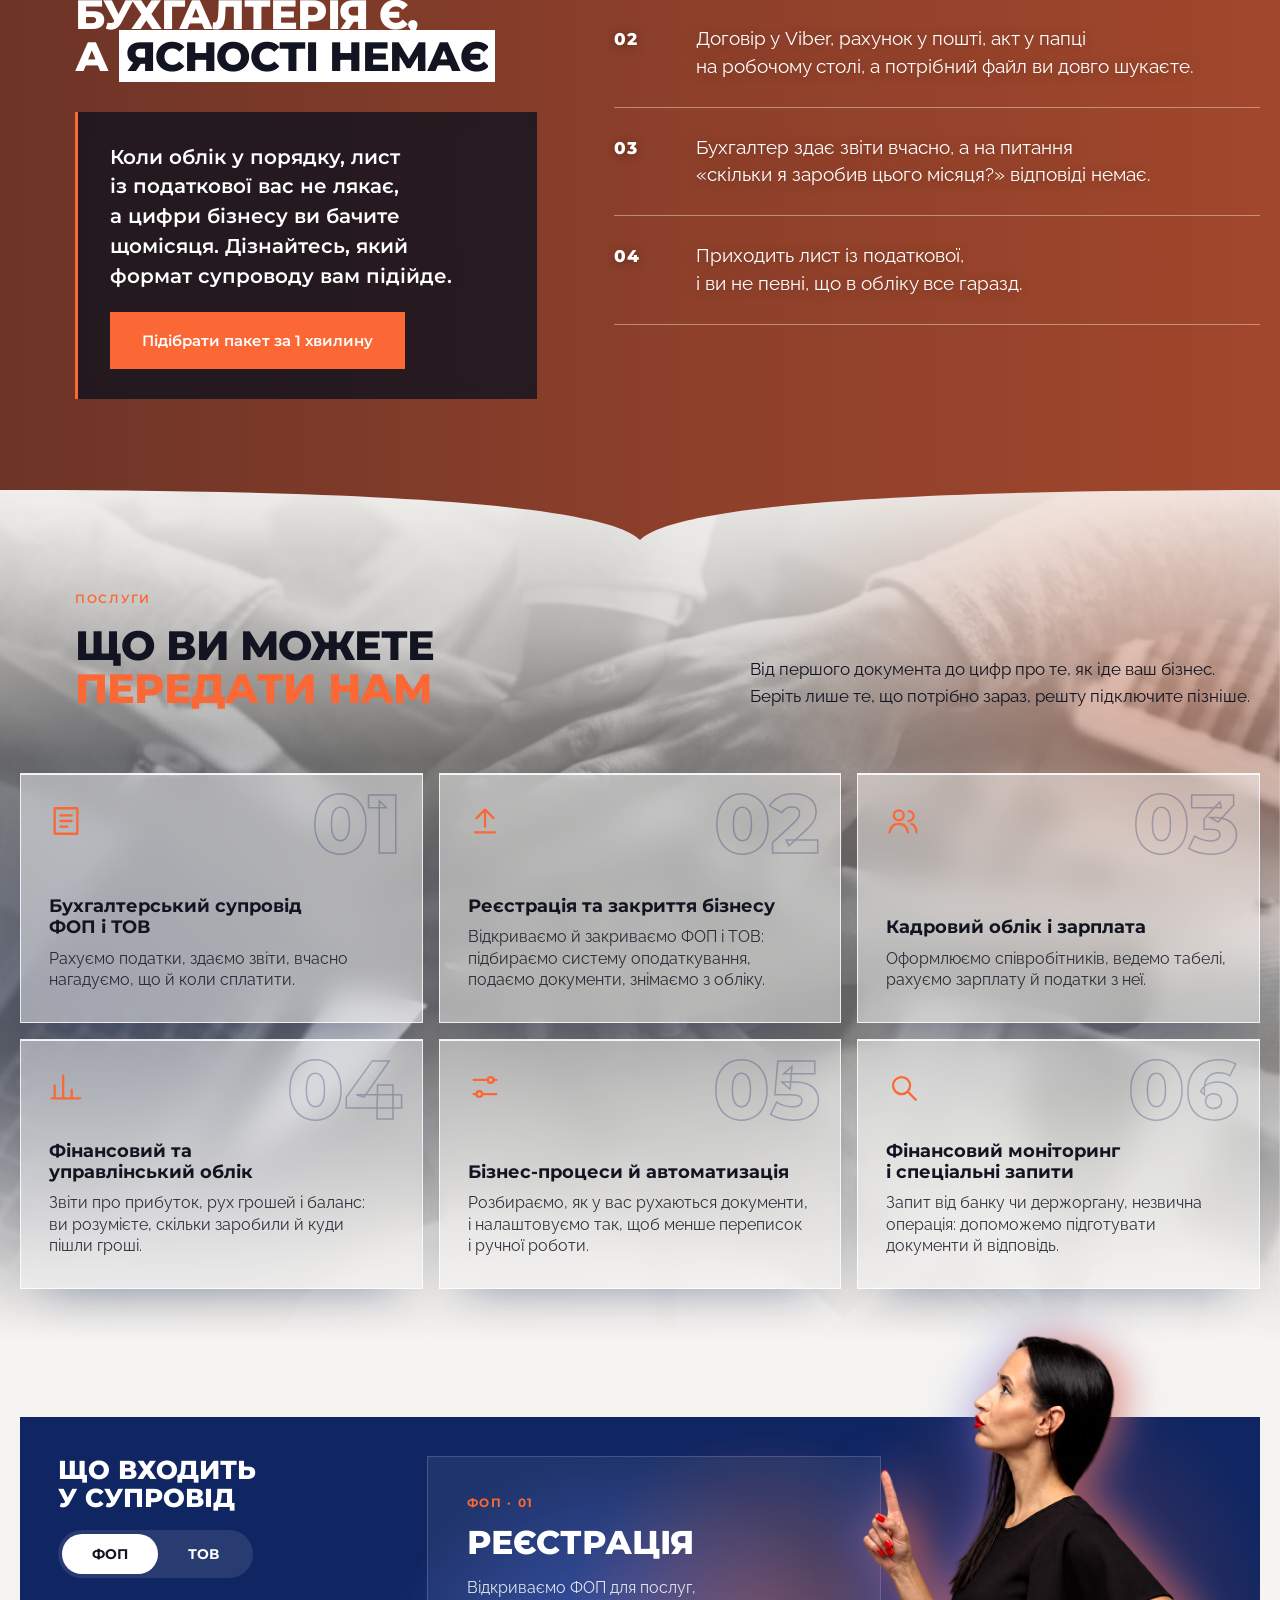
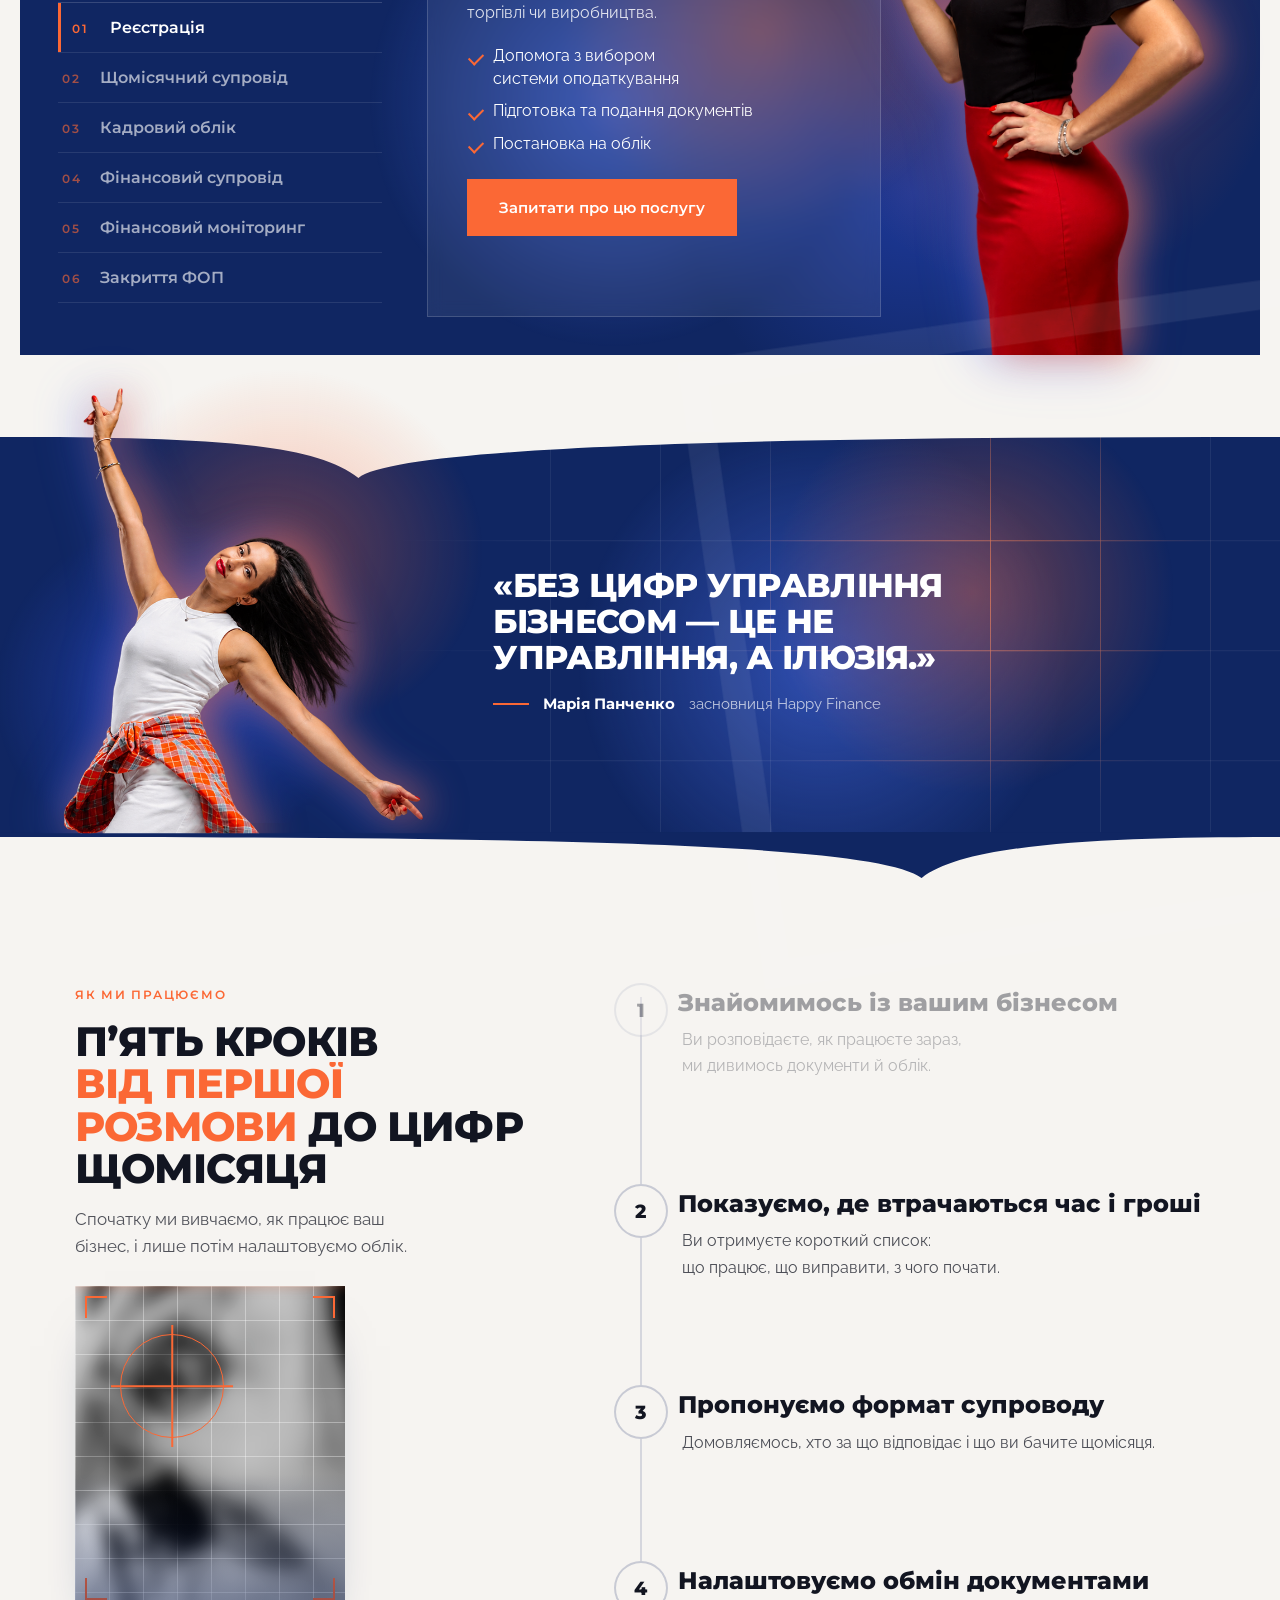
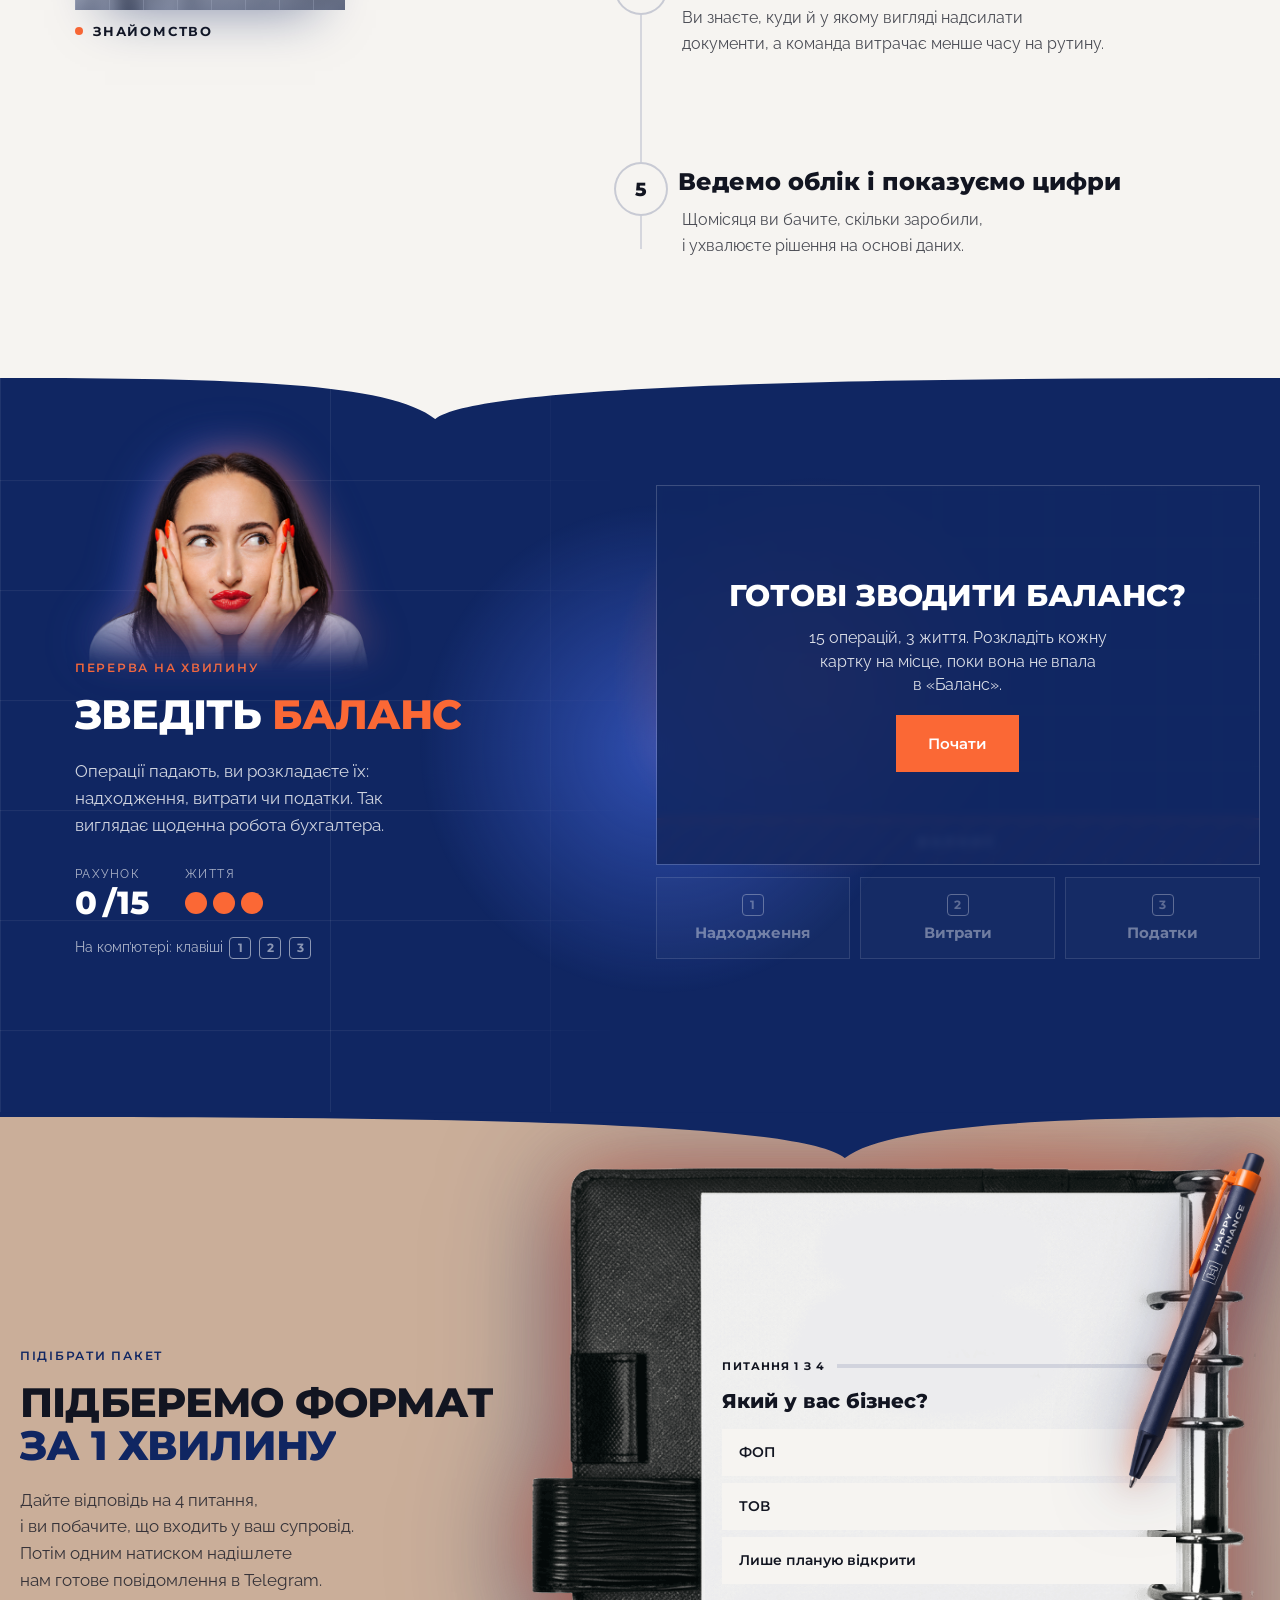
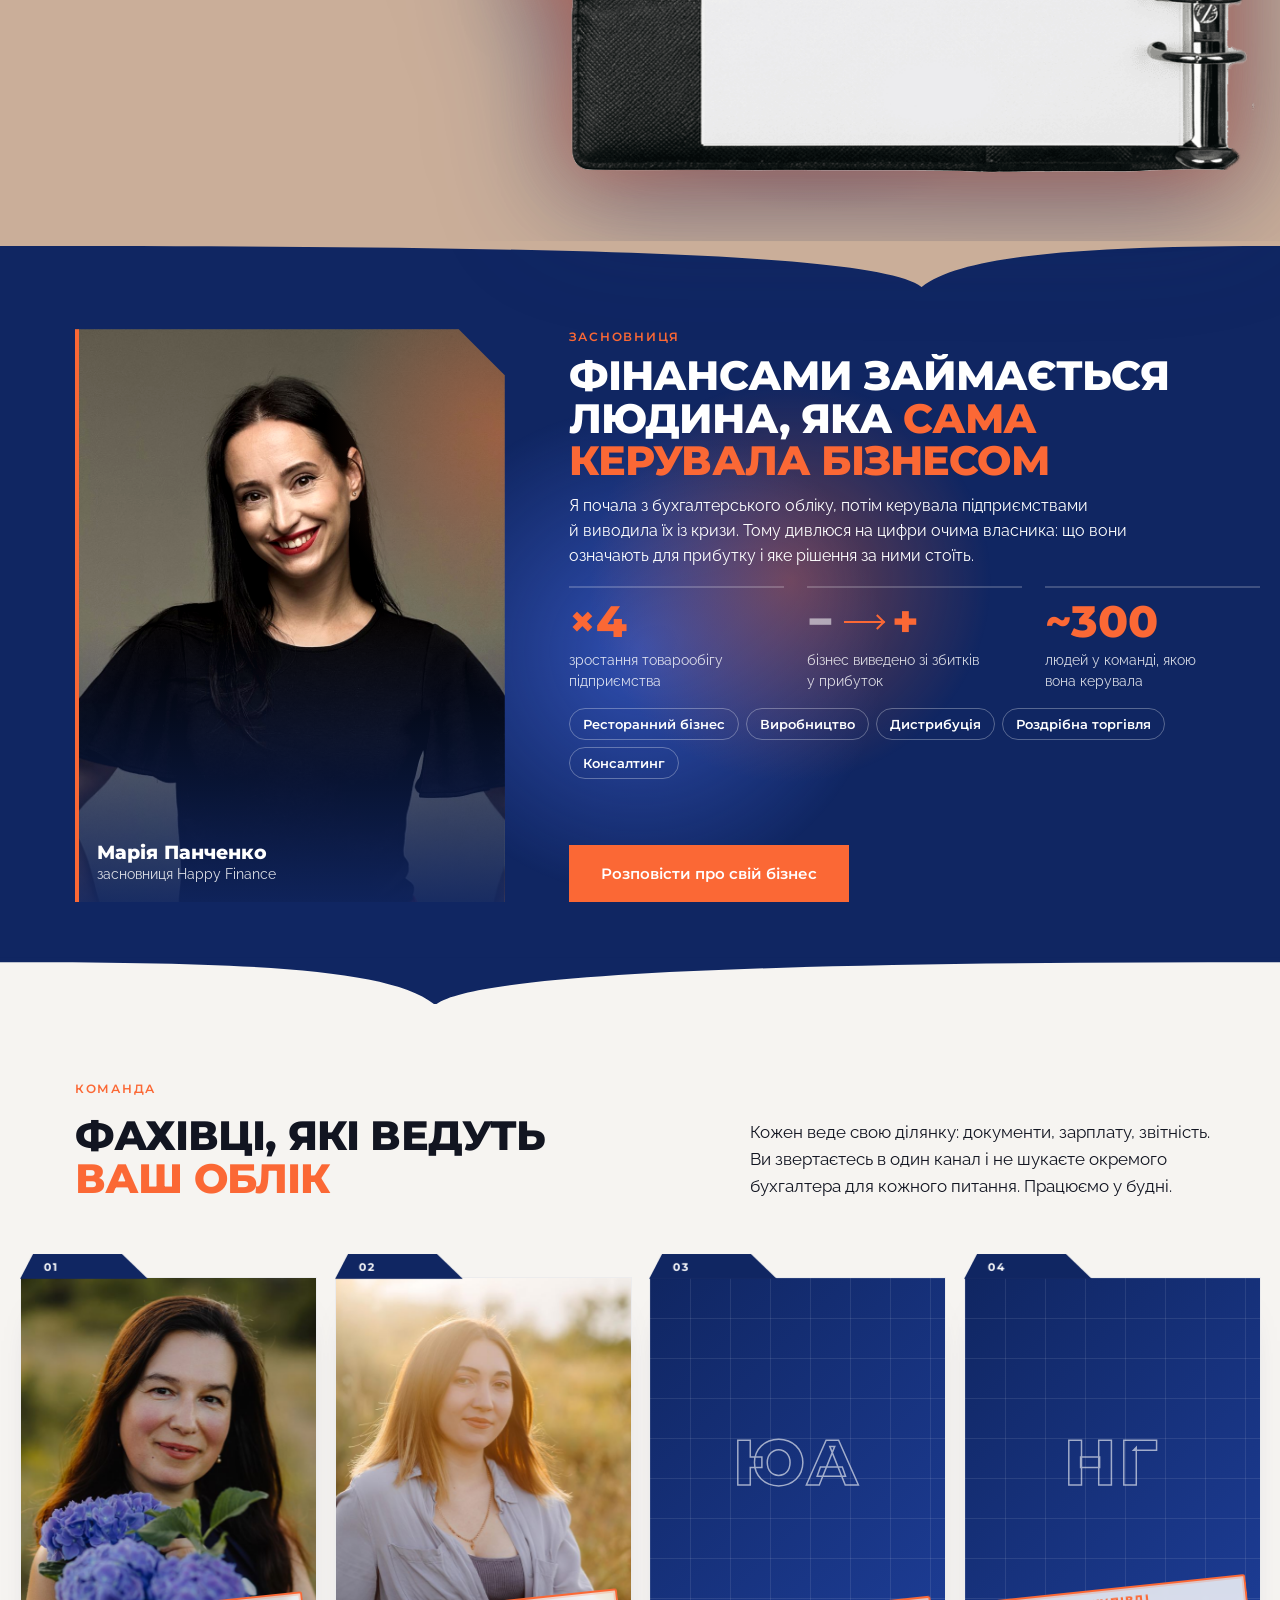
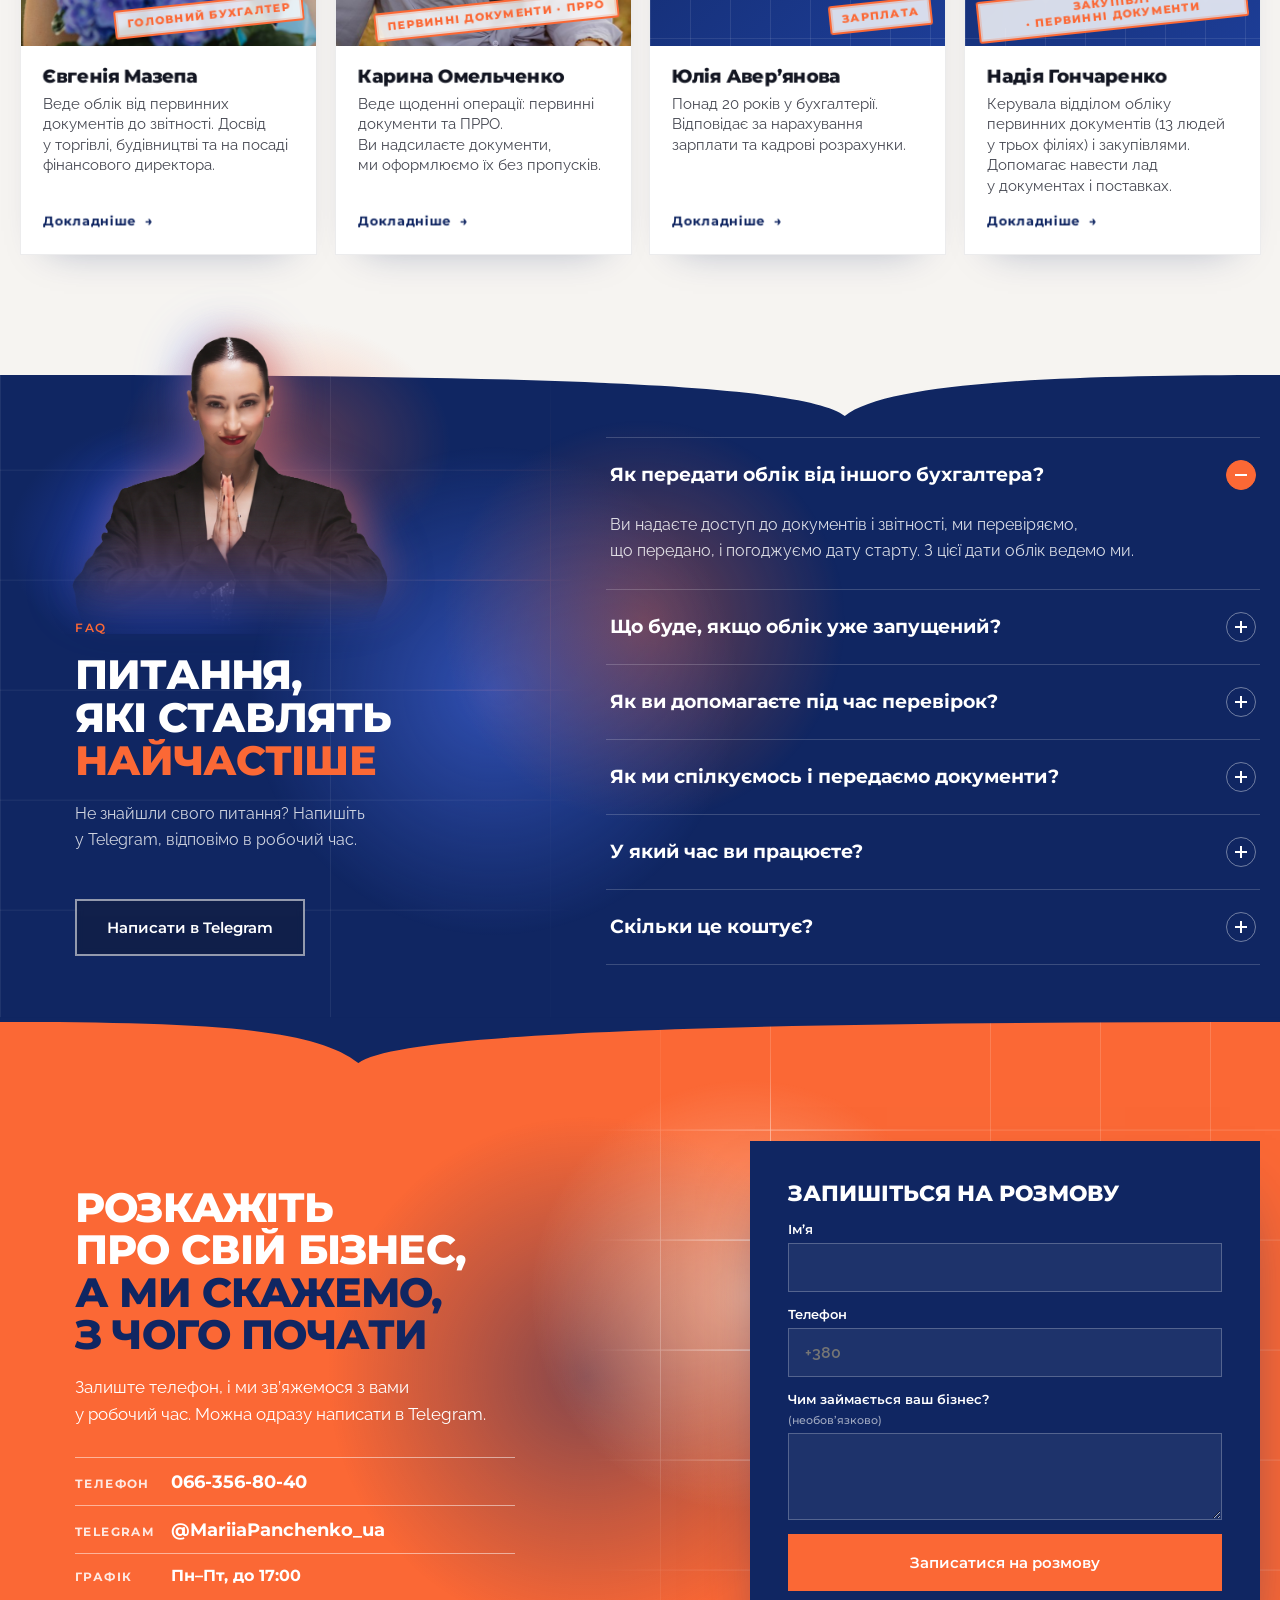
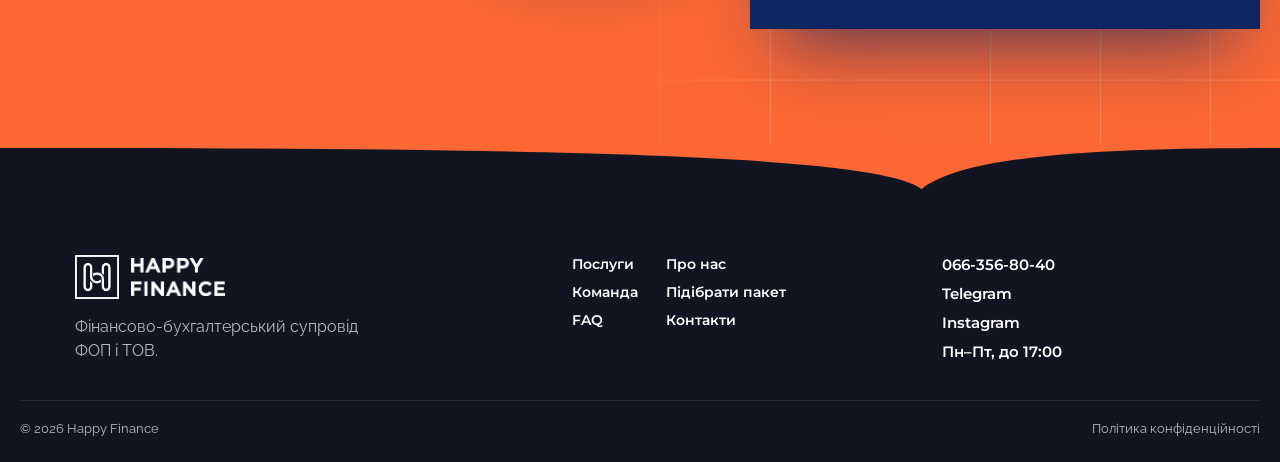
==== commit fbcbb3be: "Легкий режим: промені лишаються видимими, прибрано лише важке розмиття й анімацію Co-Authored-By: Cl" ====
--- a/index.html
+++ b/index.html
@@ -27,7 +27,7 @@
 <link rel="preconnect" href="https://fonts.googleapis.com">
 <link rel="preconnect" href="https://fonts.gstatic.com" crossorigin>
 <link href="https://fonts.googleapis.com/css2?family=Montserrat:wght@500;600;700;800&family=Raleway:wght@400;500;600&display=swap" rel="stylesheet">
-<link rel="stylesheet" href="style.css?v=60">
+<link rel="stylesheet" href="style.css?v=61">
 </head>
 <body>
 
@@ -526,6 +526,6 @@
     <svg viewBox="0 0 24 24" aria-hidden="true"><path d="M5 4h4l2 5-2.5 1.5a11 11 0 0 0 5 5L15 13l5 2v4a2 2 0 0 1-2 2A16 16 0 0 1 3 6a2 2 0 0 1 2-2Z"/></svg><span>066-356-80-40</span>
   </a>
 </nav>
-<script src="script.js?v=60"></script>
+<script src="script.js?v=61"></script>
 </body>
 </html>
--- a/style.css
+++ b/style.css
@@ -1348,9 +1348,9 @@
 /* ---------- Перший екран: легший режим і пауза поза видимістю ---------- */
 .hero.off *,.hero.off *::before,.hero.off *::after{animation-play-state:paused!important}
 .rim{will-change:opacity}
-.lite .rim{display:none}
-.lite .photo__glow{display:none}
-.lite .cv{opacity:.95}
+/* легкий режим: промені лишаються, але без важкого розмиття й анімації (самі градієнти вже м'які) */
+.lite .rim{filter:none;animation:none;opacity:.9}
+.lite .photo__glow{opacity:.9}
 /* ---------- «Про цифри»: лише цитата Марії й фото; рука виходить над блок (ПК і мобільні) ---------- */
 #about{z-index:31}
 #services>.tab{display:none}
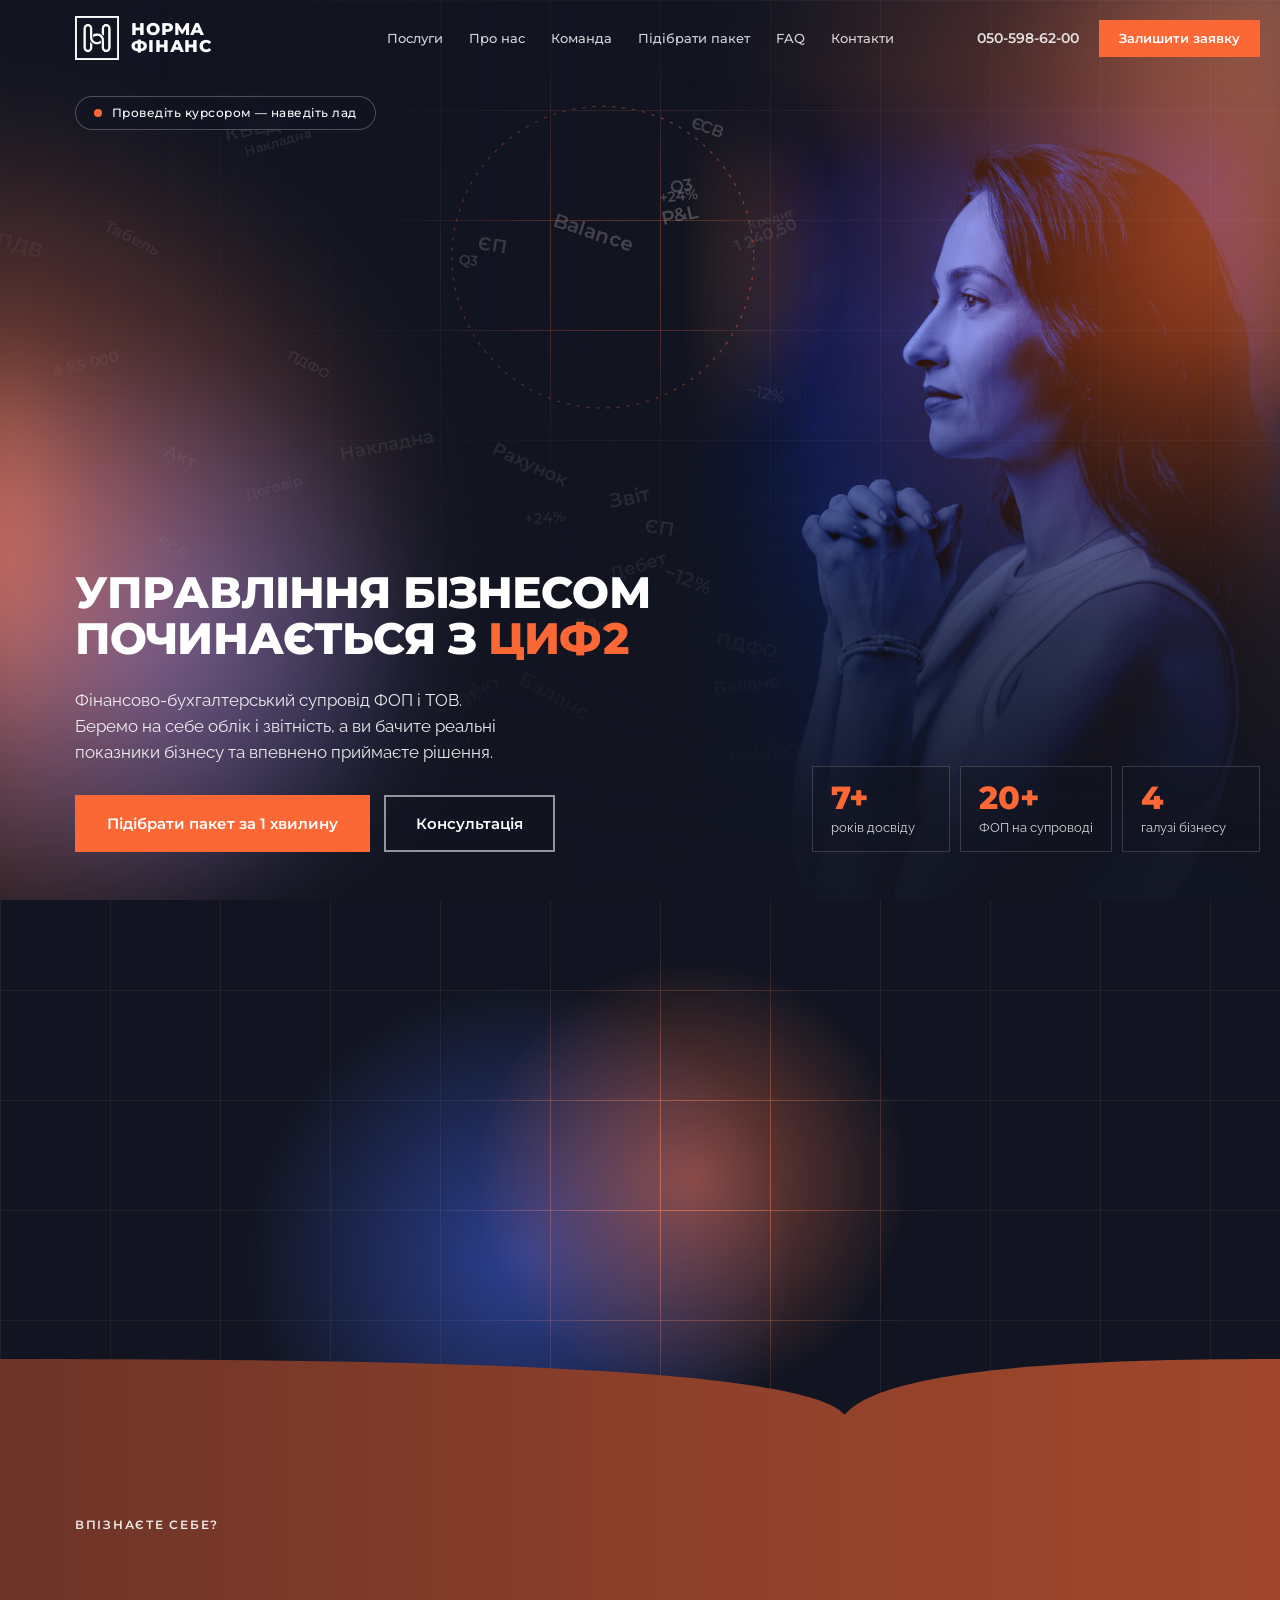
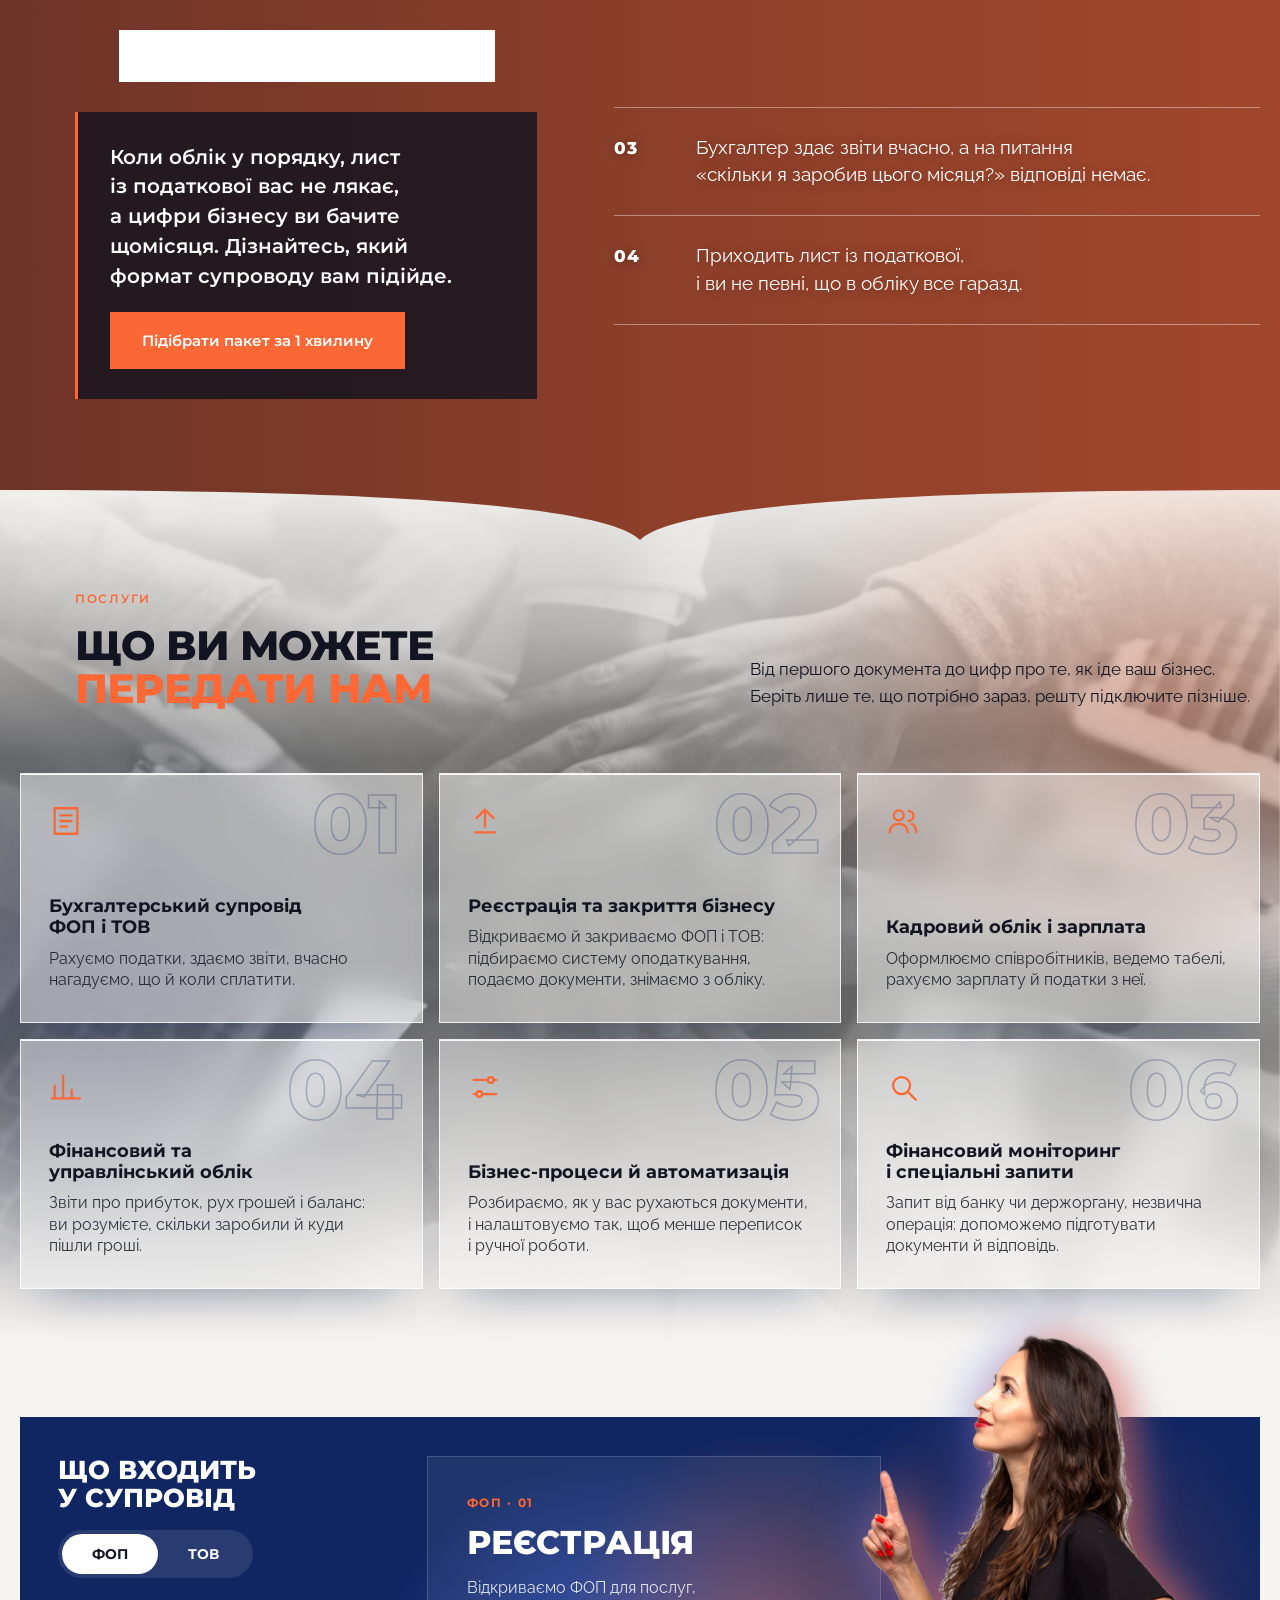
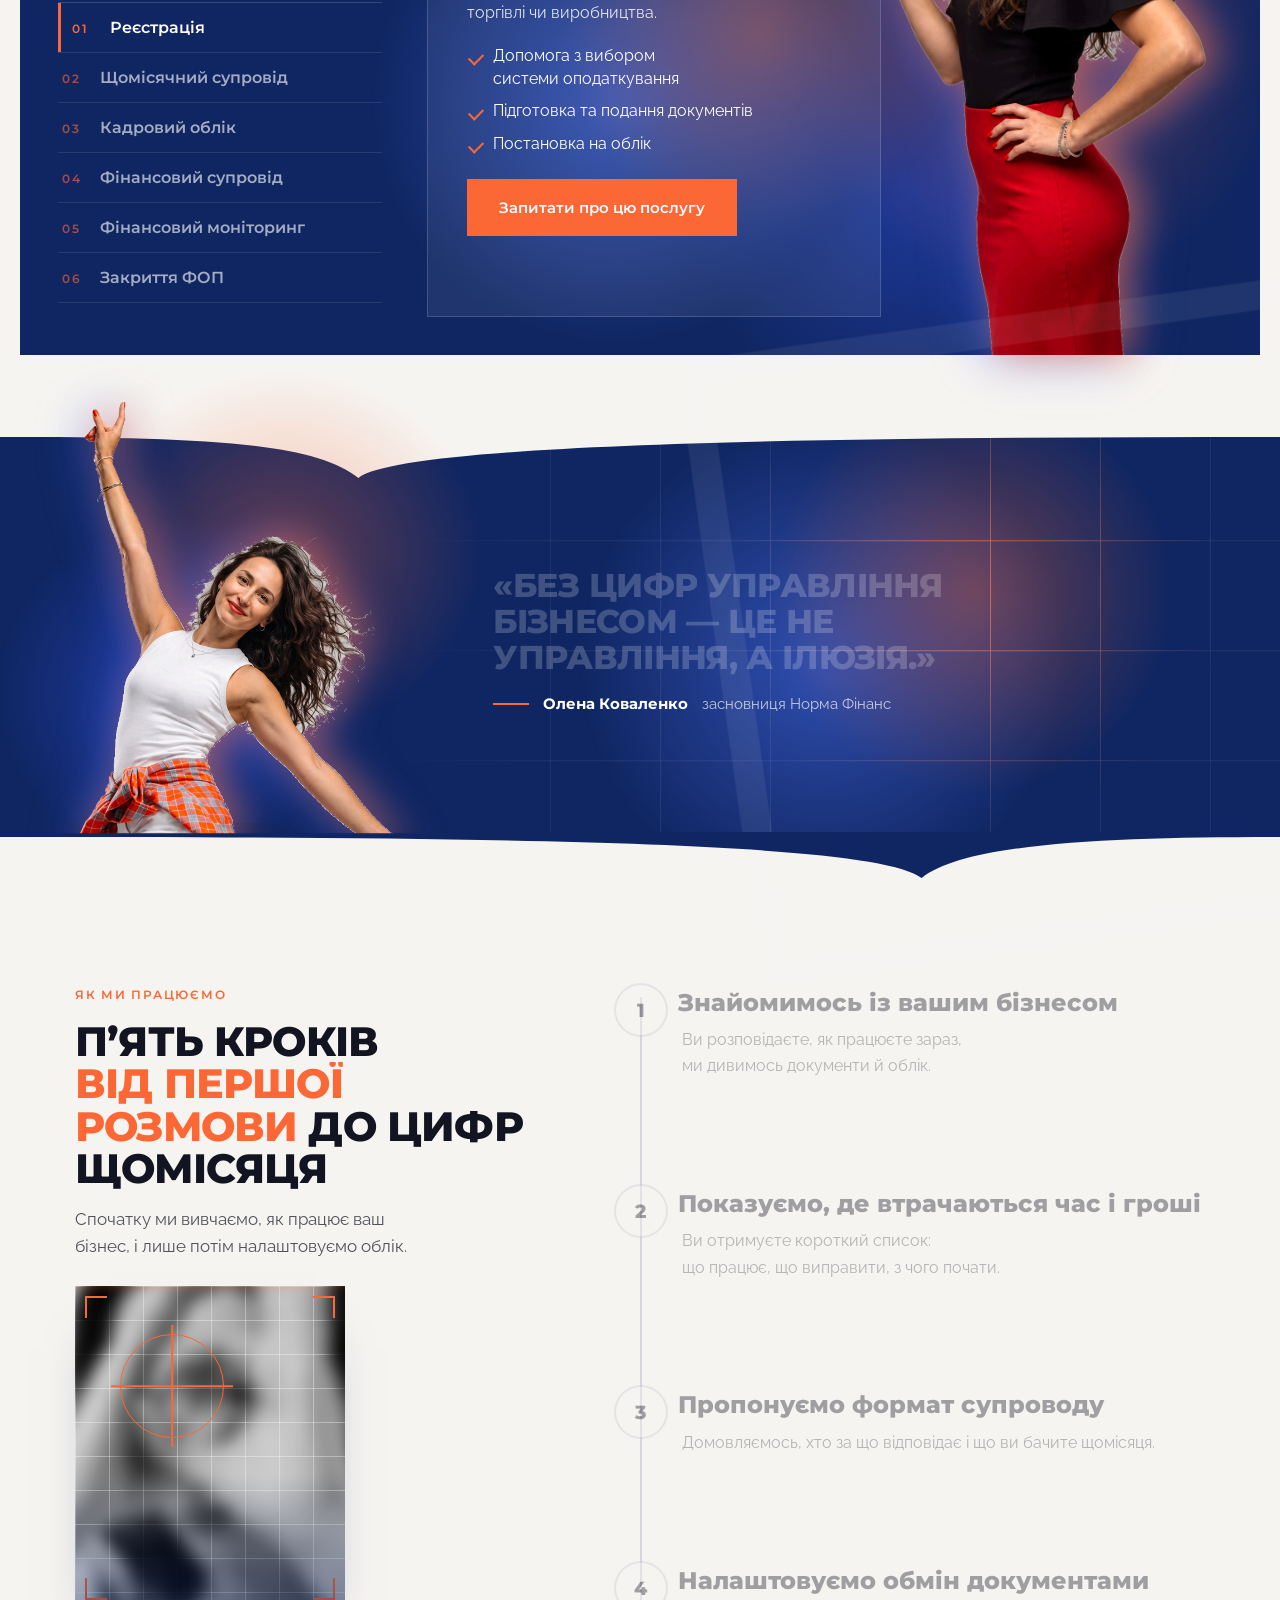
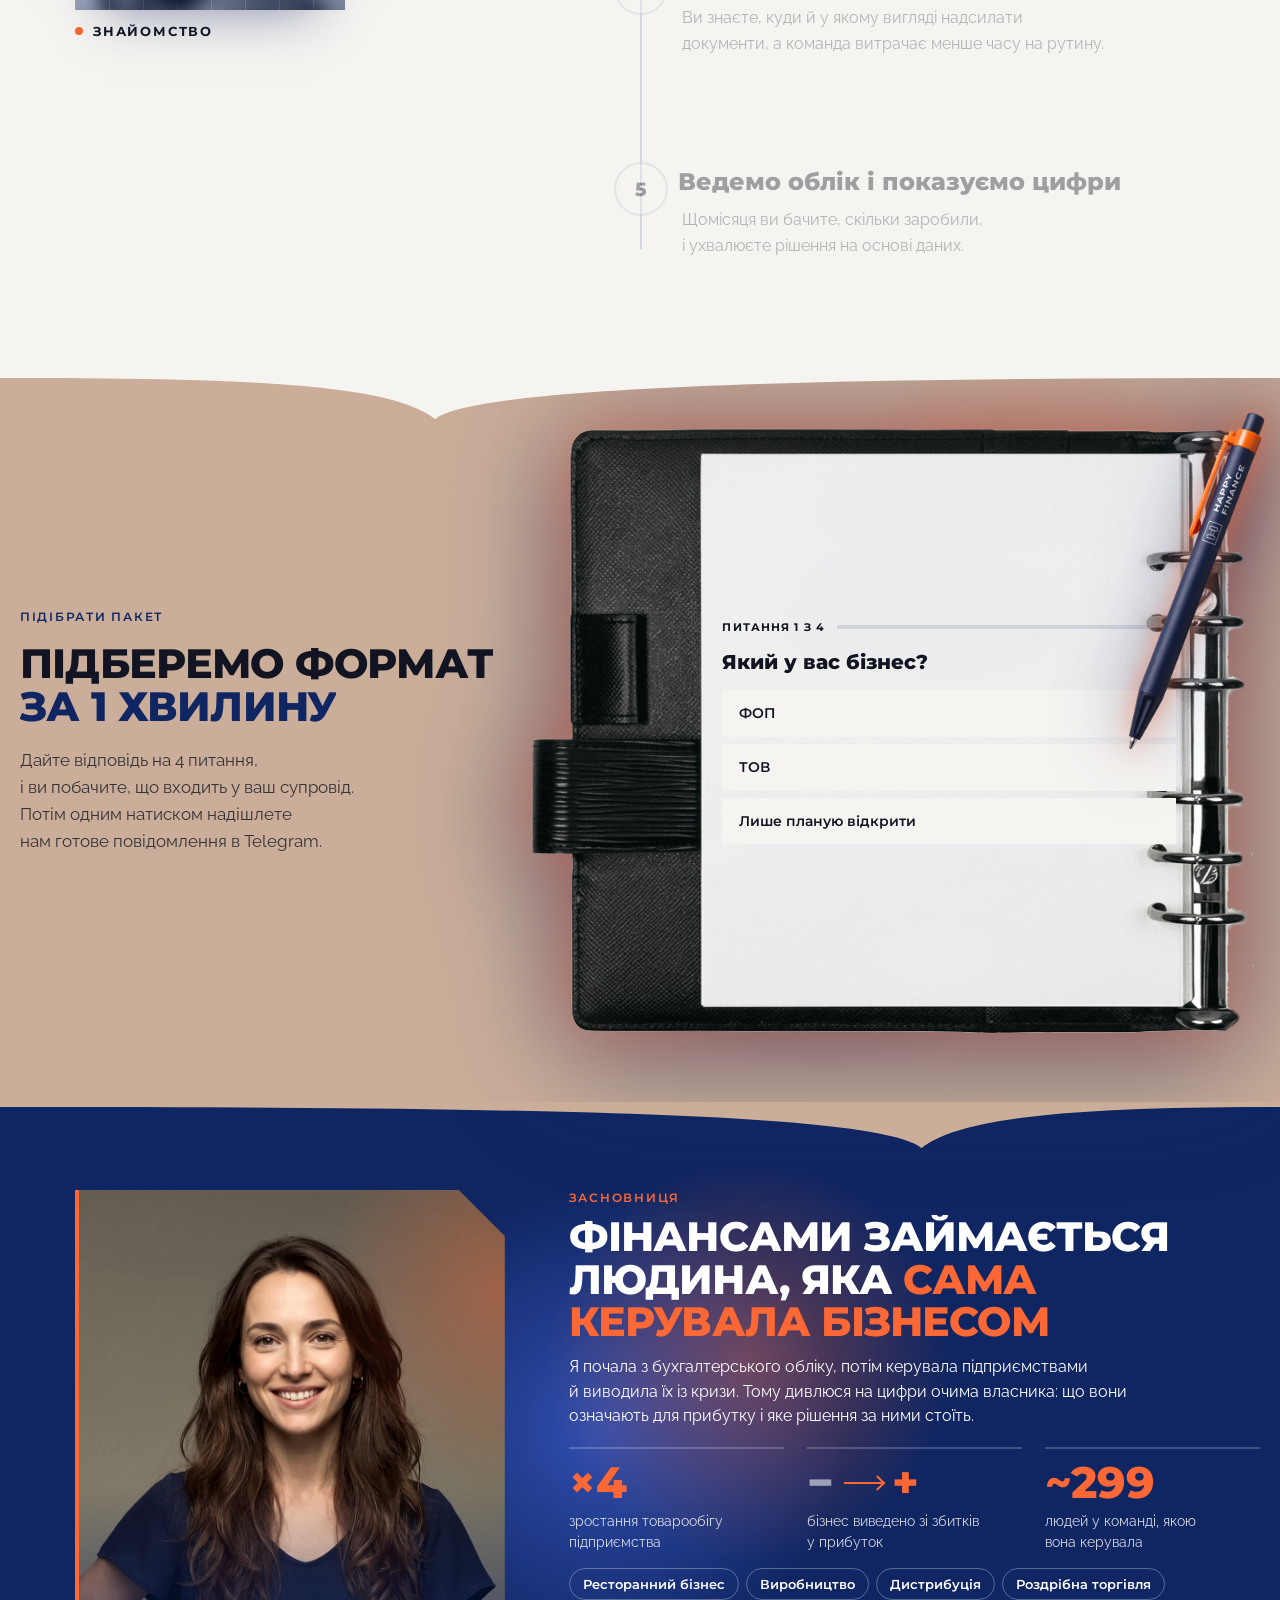
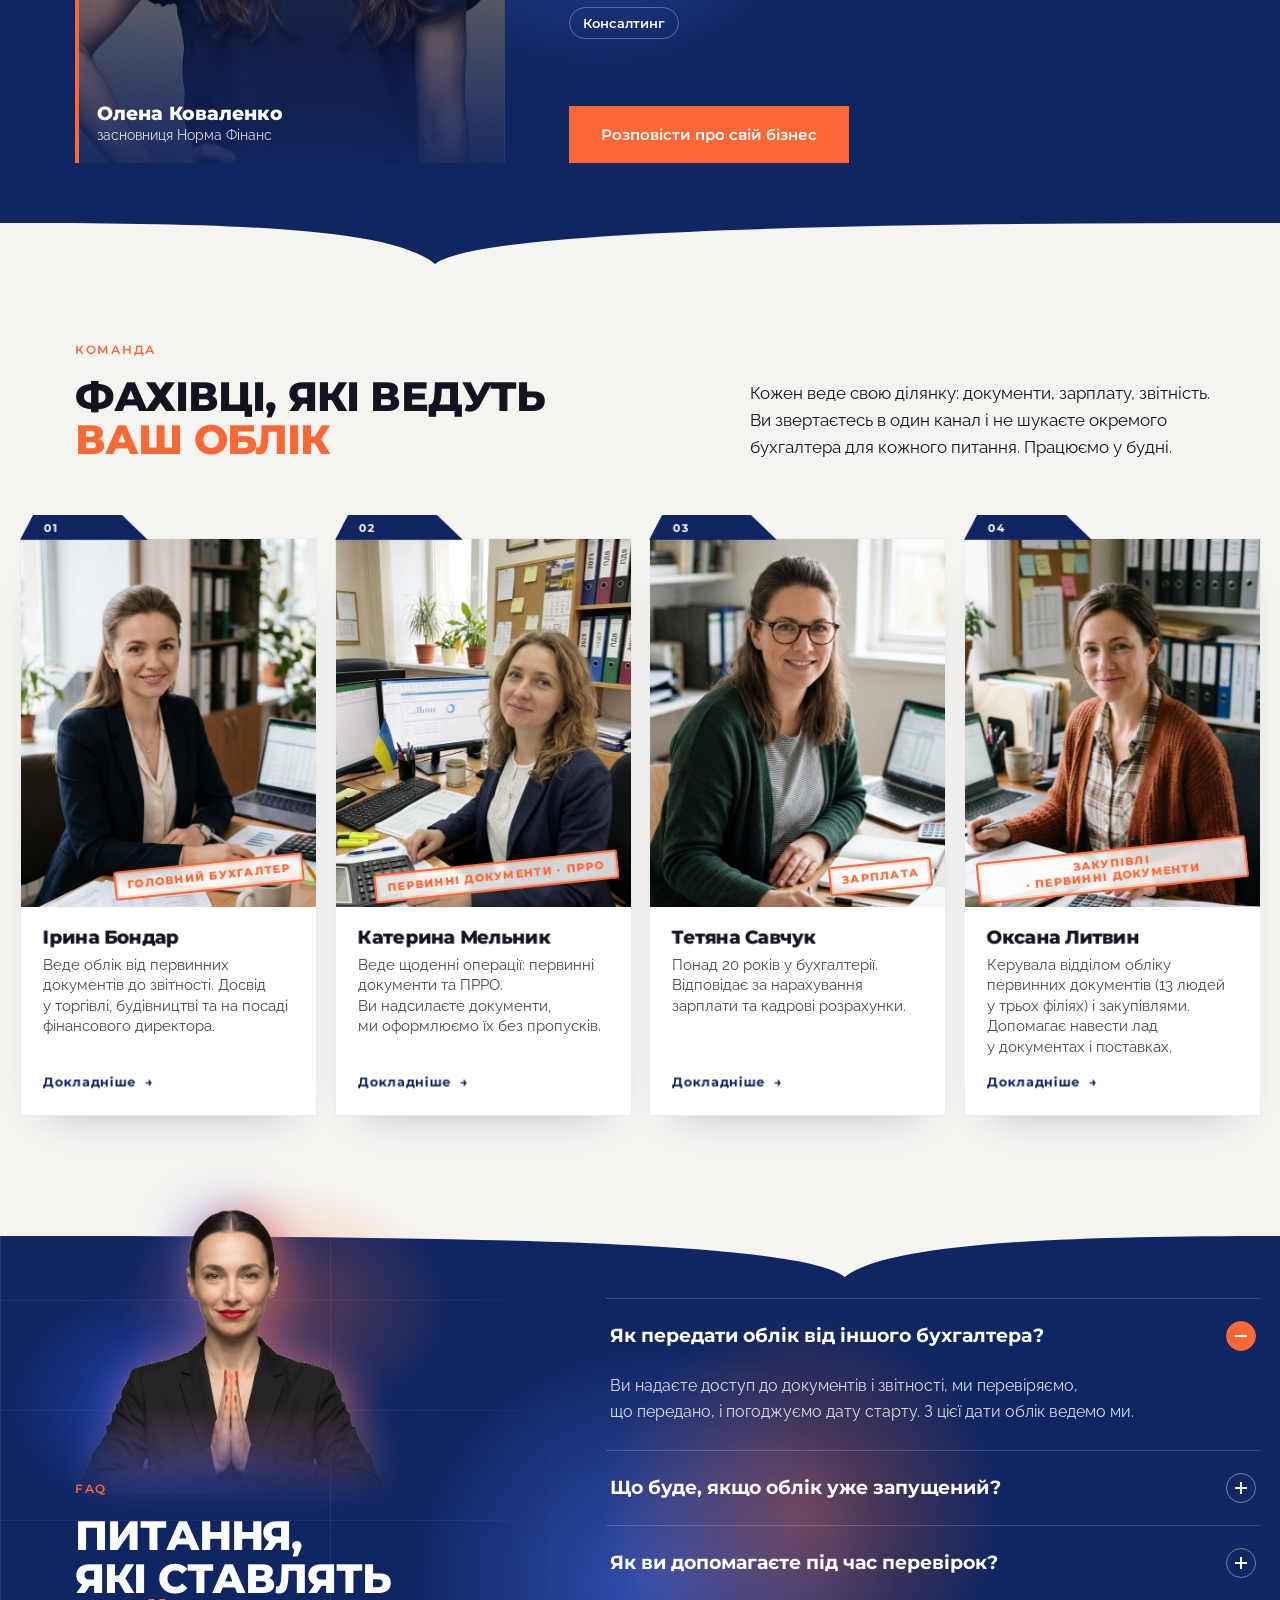
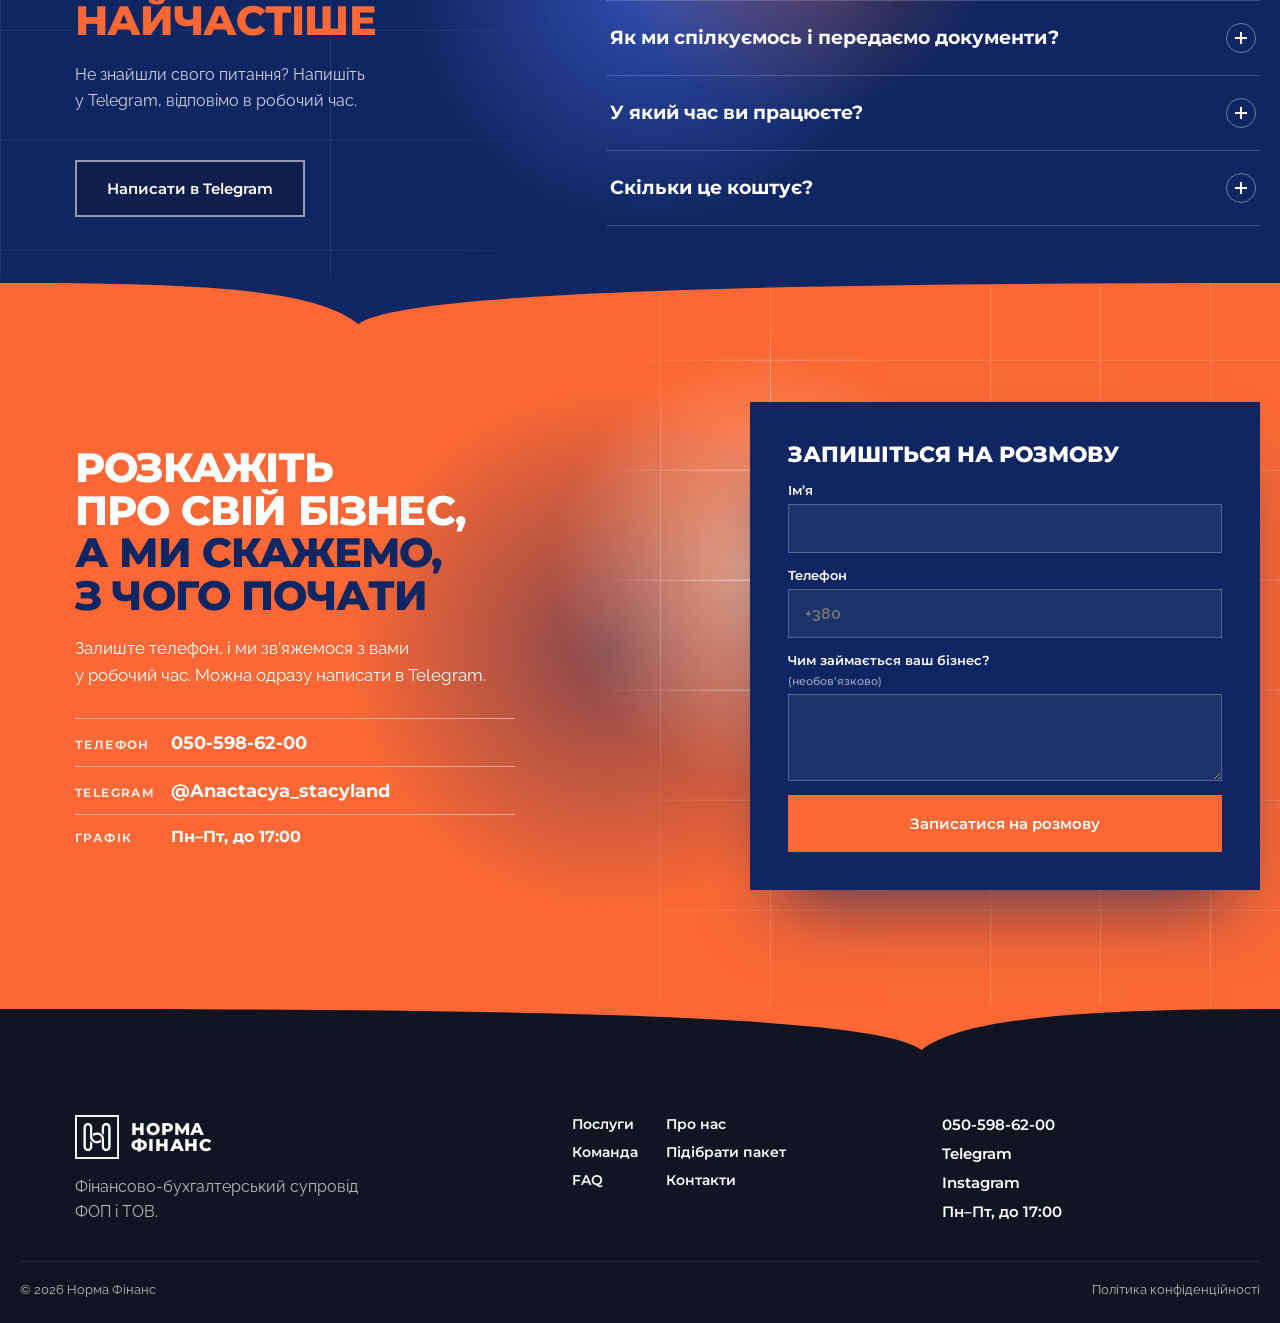
==== commit 1999bf88: "Концепт для портфоліо: «Норма Фінанс» - Назва Happy Finance замінена на «Норма Фінанс», напис логоти" ====
--- a/index.html
+++ b/index.html
@@ -3,24 +3,24 @@
 <head>
 <meta charset="utf-8">
 <meta name="viewport" content="width=device-width, initial-scale=1">
-<title>Бухгалтерський супровід ФОП і ТОВ — Happy Finance</title>
-<meta name="description" content="Happy Finance: бухгалтерський і фінансовий супровід ФОП та ТОВ. Беремо на себе облік, звітність і податки, а ви бачите реальні показники бізнесу. Підберемо формат за 1 хвилину.">
+<title>Бухгалтерський супровід ФОП і ТОВ — Норма Фінанс</title>
+<meta name="description" content="Норма Фінанс: бухгалтерський і фінансовий супровід ФОП та ТОВ. Беремо на себе облік, звітність і податки, а ви бачите реальні показники бізнесу. Підберемо формат за 1 хвилину.">
 <meta name="theme-color" content="#102662">
 <link rel="canonical" href="https://prinkovska.github.io/finance/">
 <meta property="og:type" content="website">
 <meta property="og:locale" content="uk_UA">
-<meta property="og:site_name" content="Happy Finance">
-<meta property="og:title" content="Happy Finance: бухгалтерський супровід ФОП і ТОВ">
+<meta property="og:site_name" content="Норма Фінанс">
+<meta property="og:title" content="Норма Фінанс: бухгалтерський супровід ФОП і ТОВ">
 <meta property="og:description" content="Облік, звітність і податки під ваш бізнес. Управління бізнесом починається з цифр.">
 <meta property="og:url" content="https://prinkovska.github.io/finance/">
 <meta property="og:image" content="https://prinkovska.github.io/finance/img/og-cover.jpg">
 <meta property="og:image:width" content="1200">
 <meta property="og:image:height" content="630">
 <meta name="twitter:card" content="summary_large_image">
-<meta name="twitter:title" content="Happy Finance: бухгалтерський супровід ФОП і ТОВ">
+<meta name="twitter:title" content="Норма Фінанс: бухгалтерський супровід ФОП і ТОВ">
 <meta name="twitter:description" content="Облік, звітність і податки під ваш бізнес. Управління бізнесом починається з цифр.">
 <meta name="twitter:image" content="https://prinkovska.github.io/finance/img/og-cover.jpg">
-<script type="application/ld+json">{"@context":"https://schema.org","@type":"ProfessionalService","name":"Happy Finance","description":"Бухгалтерський і фінансовий супровід ФОП та ТОВ","url":"https://prinkovska.github.io/finance/","telephone":"+380663568040","image":"https://prinkovska.github.io/finance/img/og-cover.jpg","sameAs":["https://t.me/MariiaPanchenko_ua"],"areaServed":"UA"}</script>
+<script type="application/ld+json">{"@context":"https://schema.org","@type":"ProfessionalService","name":"Норма Фінанс","description":"Бухгалтерський і фінансовий супровід ФОП та ТОВ","url":"https://prinkovska.github.io/finance/","telephone":"+380505986200","image":"https://prinkovska.github.io/finance/img/og-cover.jpg","sameAs":["https://t.me/Anactacya_stacyland"],"areaServed":"UA"}</script>
 <link rel="icon" type="image/png" sizes="32x32" href="img/favicon-32.png">
 <link rel="icon" type="image/png" sizes="64x64" href="img/favicon-64.png">
 <link rel="apple-touch-icon" href="img/favicon-180.png">
@@ -33,12 +33,12 @@
 
 <header class="top" id="top">
   <div class="top__in wrap">
-    <a class="brand" href="#hero" aria-label="Happy Finance">
+    <a class="brand" href="#hero" aria-label="Норма Фінанс">
       <span class="brand__mark" aria-hidden="true">
         <img class="brand__frame" src="img/logo-frame.png" alt="">
         <img class="brand__h" src="img/logo-h.png" alt="">
       </span>
-      <img class="brand__word" src="img/logo-word.png" alt="">
+      <span class="brand__word" aria-hidden="true">Норма<br>Фінанс</span>
     </a>
     <nav class="menu" id="menu" aria-label="Головне меню">
       <a href="#services">Послуги</a>
@@ -49,7 +49,7 @@
       <a href="#contacts">Контакти</a>
     </nav>
     <div class="top__r">
-      <a class="top__tel" href="tel:+380663568040">066-356-80-40</a>
+      <a class="top__tel" href="tel:+380505986200">050-598-62-00</a>
       <a class="btn btn--sm" href="#lead" data-open="lead">Залишити заявку</a>
       <button class="burger" id="burger" type="button" aria-label="Меню" aria-expanded="false"><span></span><span></span></button>
     </div>
@@ -110,7 +110,7 @@
       <li class="card rv" style="--d:.16s" data-n="03">
         <svg class="card__ico" viewBox="0 0 24 24" aria-hidden="true"><rect x="3" y="7" width="18" height="13"/><path d="M9 7V4h6v3M3 13h18"/></svg>
         <h3>Радить той, хто сам керував бізнесом</h3>
-        <p>Марія керувала підприємствами в&nbsp;ресторанному бізнесі, виробництві й&nbsp;дистрибуції, тому радить із&nbsp;розумінням, як&nbsp;рішення вплине на&nbsp;ваш прибуток і&nbsp;команду.</p>
+        <p>Олена керувала підприємствами в&nbsp;ресторанному бізнесі, виробництві й&nbsp;дистрибуції, тому радить із&nbsp;розумінням, як&nbsp;рішення вплине на&nbsp;ваш прибуток і&nbsp;команду.</p>
       </li>
       <li class="card rv" style="--d:.24s" data-n="04">
         <svg class="card__ico" viewBox="0 0 24 24" aria-hidden="true"><path d="M4 7h10M18 7h2M4 17h2M10 17h10"/><circle cx="16" cy="7" r="2"/><circle cx="8" cy="17" r="2"/></svg>
@@ -228,7 +228,7 @@
       <!-- TODO клієнтка: підтвердити цитату (взято з її тексту про підхід) -->
       <blockquote class="mani__q">
         <p class="mani__big" id="maniBig">«Без&nbsp;цифр управління бізнесом&nbsp;— це&nbsp;не&nbsp;управління, а&nbsp;ілюзія.»</p>
-        <footer class="mani__by rv"><b>Марія&nbsp;Панченко</b><span>засновниця Happy&nbsp;Finance</span></footer>
+        <footer class="mani__by rv"><b>Олена&nbsp;Коваленко</b><span>засновниця Норма&nbsp;Фінанс</span></footer>
       </blockquote>
     </div>
   </div>
@@ -270,39 +270,6 @@
   <i class="tab t34" style="--tc:var(--paper)" aria-hidden="true"></i>
 </section>
 
-<!-- 7. ГРА «ЗВЕДИ БАЛАНС» -->
-<section class="sec game gg" id="game">
-  <div class="gg__bg" aria-hidden="true"><div class="gg__lines"></div><div class="gg__glow"></div></div>
-  <div class="wrap game__in">
-    <div class="game__intro rv">
-      <div class="game__fig" id="gFig" aria-hidden="true"><img src="img/maria-4-fade.png" alt=""></div>
-      <p class="eyebrow">Перерва на&nbsp;хвилину</p>
-      <h2 class="h2">Зведіть <em>баланс</em></h2>
-      <p class="game__lead">Операції падають, ви&nbsp;розкладаєте їх: надходження, витрати чи&nbsp;податки. Так виглядає щоденна робота&nbsp;бухгалтера.</p>
-      <ul class="game__hud">
-        <li><span>Рахунок</span><b><i id="gScore">0</i>/15</b></li>
-        <li><span>Життя</span><b class="lives" id="gLives" aria-label="Життя"><i></i><i></i><i></i></b></li>
-      </ul>
-      <p class="game__keys">На&nbsp;комп’ютері: клавіші <kbd>1</kbd> <kbd>2</kbd> <kbd>3</kbd></p>
-    </div>
-    <div class="game__box rv" style="--d:.1s">
-      <div class="lane" id="lane">
-        <div class="lane__grid" aria-hidden="true"></div>
-        <div class="op" id="op" hidden><span class="op__t"></span><b class="op__a"></b></div>
-        <div class="lane__floor" aria-hidden="true"><span>Баланс</span></div>
-        <div class="game__screen on" id="gScreen"></div>
-      </div>
-      <div class="game__btns" id="gBtns">
-        <button type="button" data-c="income"><kbd>1</kbd>Надходження</button>
-        <button type="button" data-c="expense"><kbd>2</kbd>Витрати</button>
-        <button type="button" data-c="tax"><kbd>3</kbd>Податки</button>
-      </div>
-      <p class="sr-only" id="gLive" aria-live="polite"></p>
-    </div>
-  </div>
-  <i class="tab t66" style="--tc:var(--navy)" aria-hidden="true"></i>
-</section>
-
 <!-- 8. ПІДІБРАТИ ПАКЕТ (квіз) -->
 <section class="sec quiz" id="quiz">
   <div class="wrap quiz__in">
@@ -326,8 +293,8 @@
   <div class="gg__bg" aria-hidden="true"><div class="gg__lines"></div><div class="gg__glow"></div></div>
   <div class="wrap founder__in">
     <figure class="founder__ph rv">
-      <img src="img/maria-portrait-web.jpg" alt="Марія Панченко, засновниця Happy Finance">
-      <figcaption><b>Марія&nbsp;Панченко</b><span>засновниця Happy&nbsp;Finance</span></figcaption>
+      <img src="img/maria-portrait-web.jpg" alt="Олена Коваленко, засновниця Норма Фінанс">
+      <figcaption><b>Олена&nbsp;Коваленко</b><span>засновниця Норма&nbsp;Фінанс</span></figcaption>
     </figure>
     <div class="founder__txt">
       <p class="eyebrow rv">Засновниця</p>
@@ -360,25 +327,23 @@
     </div>
     <ul class="team__grid">
       <li class="tcard rv" data-tab="01">
-        <figure class="tcard__ph" style="--img:url(img/team-evgenia.jpg)"><img src="img/team-evgenia.jpg" alt="Євгенія Мазепа"><span class="tcard__stamp">Головний бухгалтер</span></figure>
-        <h3>Євгенія Мазепа</h3>
+        <figure class="tcard__ph" style="--img:url(img/team-iryna.jpg)"><img src="img/team-iryna.jpg" alt="Ірина Бондар"><span class="tcard__stamp">Головний бухгалтер</span></figure>
+        <h3>Ірина Бондар</h3>
         <p>Веде облік від&nbsp;первинних документів до&nbsp;звітності. Досвід у&nbsp;торгівлі, будівництві та&nbsp;на&nbsp;посаді фінансового директора.</p>
       </li>
       <li class="tcard rv" style="--d:.08s" data-tab="02">
-        <figure class="tcard__ph" style="--img:url(img/team-karyna.jpg)"><img src="img/team-karyna.jpg" alt="Карина Омельченко"><span class="tcard__stamp">Первинні документи&nbsp;·&nbsp;ПРРО</span></figure>
-        <h3>Карина Омельченко</h3>
+        <figure class="tcard__ph" style="--img:url(img/team-kateryna.jpg)"><img src="img/team-kateryna.jpg" alt="Катерина Мельник"><span class="tcard__stamp">Первинні документи&nbsp;·&nbsp;ПРРО</span></figure>
+        <h3>Катерина Мельник</h3>
         <p>Веде щоденні операції: первинні документи та&nbsp;ПРРО. Ви&nbsp;надсилаєте документи, ми&nbsp;оформлюємо їх&nbsp;без&nbsp;пропусків.</p>
       </li>
       <li class="tcard rv" style="--d:.16s" data-tab="03">
-        <!-- TODO клієнтка: додати фото Юлії -->
-        <figure class="tcard__ph tcard__mono"><span class="tcard__ini" aria-hidden="true">ЮА</span><span class="tcard__stamp">Зарплата</span></figure>
-        <h3>Юлія Авер’янова</h3>
+        <figure class="tcard__ph" style="--img:url(img/team-tetiana.jpg)"><img src="img/team-tetiana.jpg" alt="Тетяна Савчук"><span class="tcard__stamp">Зарплата</span></figure>
+        <h3>Тетяна Савчук</h3>
         <p>Понад 20&nbsp;років у&nbsp;бухгалтерії. Відповідає за&nbsp;нарахування зарплати та кадрові&nbsp;розрахунки.</p>
       </li>
       <li class="tcard rv" style="--d:.24s" data-tab="04">
-        <!-- TODO клієнтка: додати фото Надії -->
-        <figure class="tcard__ph tcard__mono"><span class="tcard__ini" aria-hidden="true">НГ</span><span class="tcard__stamp">Закупівлі ·&nbsp;первинні&nbsp;документи</span></figure>
-        <h3>Надія Гончаренко</h3>
+        <figure class="tcard__ph" style="--img:url(img/team-oksana.jpg)"><img src="img/team-oksana.jpg" alt="Оксана Литвин"><span class="tcard__stamp">Закупівлі ·&nbsp;первинні&nbsp;документи</span></figure>
+        <h3>Оксана Литвин</h3>
         <p>Керувала відділом обліку первинних документів (13&nbsp;людей у&nbsp;трьох філіях) і&nbsp;закупівлями. Допомагає навести лад у&nbsp;документах і&nbsp;поставках.</p>
       </li>
     </ul>
@@ -400,7 +365,7 @@
       <p class="eyebrow">FAQ</p>
       <h2 class="h2">Питання, які&nbsp;ставлять <em>найчастіше</em></h2>
       <p class="faq__lead">Не&nbsp;знайшли свого питання? Напишіть у&nbsp;Telegram, відповімо в&nbsp;робочий&nbsp;час.</p>
-      <a class="btn btn--ghost btn--lg" href="https://t.me/MariiaPanchenko_ua" target="_blank" rel="noopener">Написати в&nbsp;Telegram</a>
+      <a class="btn btn--ghost btn--lg" href="https://t.me/Anactacya_stacyland" target="_blank" rel="noopener">Написати в&nbsp;Telegram</a>
     </div>
     <div class="faq__list" id="faqList">
       <div class="qa rv open"><button class="qa__q" type="button" aria-expanded="true"><span>Як&nbsp;передати облік від іншого&nbsp;бухгалтера?</span><i aria-hidden="true"></i></button><div class="qa__a"><div><p>Ви&nbsp;надаєте доступ до&nbsp;документів і&nbsp;звітності, ми&nbsp;перевіряємо, що&nbsp;передано, і&nbsp;погоджуємо дату старту. З&nbsp;цієї дати облік&nbsp;ведемо&nbsp;ми.</p></div></div></div>
@@ -423,8 +388,8 @@
       <h2 class="h2">Розкажіть про&nbsp;свій&nbsp;бізнес, <em>а&nbsp;ми&nbsp;скажемо, з&nbsp;чого&nbsp;почати</em></h2>
       <p class="cta__lead rv">Залиште телефон, і&nbsp;ми&nbsp;зв’яжемося з&nbsp;вами у&nbsp;робочий час. Можна одразу написати в&nbsp;Telegram.</p>
       <ul class="cta__links rv">
-        <li><span>Телефон</span><a href="tel:+380663568040">066-356-80-40</a></li>
-        <li><span>Telegram</span><a href="https://t.me/MariiaPanchenko_ua" target="_blank" rel="noopener">@MariiaPanchenko_ua</a></li>
+        <li><span>Телефон</span><a href="tel:+380505986200">050-598-62-00</a></li>
+        <li><span>Telegram</span><a href="https://t.me/Anactacya_stacyland" target="_blank" rel="noopener">@Anactacya_stacyland</a></li>
         <li><span>Графік</span><b>Пн–Пт, до&nbsp;17:00</b></li>
       </ul>
     </div>
@@ -445,9 +410,9 @@
 <footer class="foot after-tab" id="footer">
   <div class="wrap foot__in">
     <div class="foot__brand">
-      <a class="brand brand--static" href="#hero" aria-label="Happy Finance">
+      <a class="brand brand--static" href="#hero" aria-label="Норма Фінанс">
         <span class="brand__mark" aria-hidden="true"><img src="img/logo-frame.png" alt=""><img src="img/logo-h.png" alt=""></span>
-        <img class="brand__word" src="img/logo-word.png" alt="">
+        <span class="brand__word" aria-hidden="true">Норма<br>Фінанс</span>
       </a>
       <p>Фінансово-бухгалтерський супровід ФОП&nbsp;і&nbsp;ТОВ.</p>
     </div>
@@ -455,14 +420,14 @@
       <a href="#services">Послуги</a><a href="#about">Про&nbsp;нас</a><a href="#team">Команда</a><a href="#quiz">Підібрати пакет</a><a href="#faq">FAQ</a><a href="#contacts">Контакти</a>
     </nav>
     <ul class="foot__contacts">
-      <li><a href="tel:+380663568040">066-356-80-40</a></li>
-      <li><a href="https://t.me/MariiaPanchenko_ua" target="_blank" rel="noopener">Telegram</a></li>
-      <li><a href="https://instagram.com/Mariia_Panchenko_ua" target="_blank" rel="noopener">Instagram</a></li>
+      <li><a href="tel:+380505986200">050-598-62-00</a></li>
+      <li><a href="https://t.me/Anactacya_stacyland" target="_blank" rel="noopener">Telegram</a></li>
+      <li><a href="https://www.instagram.com/anactacya_happy_stacyland/" target="_blank" rel="noopener">Instagram</a></li>
       <li>Пн–Пт, до&nbsp;17:00</li>
     </ul>
   </div>
   <div class="wrap foot__bar">
-    <span>© 2026&nbsp;Happy&nbsp;Finance</span>
+    <span>© 2026&nbsp;Норма&nbsp;Фінанс</span>
     <a href="#privacy" data-open="privacy">Політика конфіденційності</a>
   </div>
 </footer>
@@ -490,7 +455,7 @@
     <label>Телефон<input name="phone" type="tel" autocomplete="tel" inputmode="tel" placeholder="+380" required></label>
     <p class="modal__err" id="leadErr" hidden>Вкажіть, будь ласка, ім’я&nbsp;та&nbsp;телефон у&nbsp;форматі&nbsp;+380…</p>
     <button class="btn btn--lg" type="submit">Надіслати</button>
-    <a class="modal__tg" href="https://t.me/MariiaPanchenko_ua" target="_blank" rel="noopener">Або напишіть у&nbsp;Telegram</a>
+    <a class="modal__tg" href="https://t.me/Anactacya_stacyland" target="_blank" rel="noopener">Або напишіть у&nbsp;Telegram</a>
     <div class="modal__ok" id="leadOk" hidden><b>Дякуємо!</b><span>Ми&nbsp;зв’яжемося з&nbsp;вами у&nbsp;робочий&nbsp;час.</span></div>
   </form>
 </div>
@@ -519,11 +484,11 @@
 </div>
 
 <nav class="fab" id="fab" aria-label="Швидкий зв'язок">
-  <a class="fab__b fab__b--tg" href="https://t.me/MariiaPanchenko_ua" target="_blank" rel="noopener" aria-label="Написати в Telegram">
+  <a class="fab__b fab__b--tg" href="https://t.me/Anactacya_stacyland" target="_blank" rel="noopener" aria-label="Написати в Telegram">
     <svg viewBox="0 0 24 24" aria-hidden="true"><path d="M21 4 3 11l5.5 2L10 19l3-3.5 4.5 3.3L21 4Z"/><path d="m8.5 13 8-5.5"/></svg><span>Telegram</span>
   </a>
-  <a class="fab__b fab__b--tel" href="tel:+380663568040" aria-label="Зателефонувати">
-    <svg viewBox="0 0 24 24" aria-hidden="true"><path d="M5 4h4l2 5-2.5 1.5a11 11 0 0 0 5 5L15 13l5 2v4a2 2 0 0 1-2 2A16 16 0 0 1 3 6a2 2 0 0 1 2-2Z"/></svg><span>066-356-80-40</span>
+  <a class="fab__b fab__b--tel" href="tel:+380505986200" aria-label="Зателефонувати">
+    <svg viewBox="0 0 24 24" aria-hidden="true"><path d="M5 4h4l2 5-2.5 1.5a11 11 0 0 0 5 5L15 13l5 2v4a2 2 0 0 1-2 2A16 16 0 0 1 3 6a2 2 0 0 1 2-2Z"/></svg><span>050-598-62-00</span>
   </a>
 </nav>
 <script src="script.js?v=61"></script>
--- a/style.css
+++ b/style.css
@@ -59,7 +59,7 @@
 @property --w{syntax:'<percentage>';inherits:false;initial-value:0%}
 .brand__frame{--a:0deg;-webkit-mask-image:conic-gradient(#000 var(--a),transparent calc(var(--a) + .5deg));mask-image:conic-gradient(#000 var(--a),transparent calc(var(--a) + .5deg));animation:ring 1.5s .3s cubic-bezier(.5,0,.3,1) both}
 .brand__h{--w:0%;-webkit-mask-image:linear-gradient(90deg,#000 var(--w),transparent calc(var(--w) + 14%));mask-image:linear-gradient(90deg,#000 var(--w),transparent calc(var(--w) + 14%));animation:wipe 1.3s 1.5s cubic-bezier(.5,0,.3,1) both}
-.brand__word{height:38px;width:auto;animation:word .9s 2.5s both}
+.brand__word{display:block;font-family:var(--f-head);font-weight:800;font-size:17px;line-height:.98;letter-spacing:.05em;text-transform:uppercase;color:#fff;white-space:nowrap;animation:word .9s 2.5s both}
 @keyframes ring{from{--a:0deg}to{--a:361deg}}
 @keyframes wipe{from{--w:0%}to{--w:100%}}
 @keyframes word{from{opacity:0;transform:translateX(-8px)}}
@@ -113,7 +113,7 @@
   :root{--G:80px;--ind:0px}
   .hero{--r:190px}
   .hint{top:84px;font-size:.68rem}
-  .brand__mark{width:38px;height:38px}.brand__word{height:32px}
+  .brand__mark{width:38px;height:38px}.brand__word{font-size:14.5px}
   .title{font-size:clamp(1.55rem,8vw,2.4rem);margin-bottom:18px}
   .lead{font-size:.95rem;margin-bottom:22px}
   .cta{flex-direction:column}.cta .btn{text-align:center}
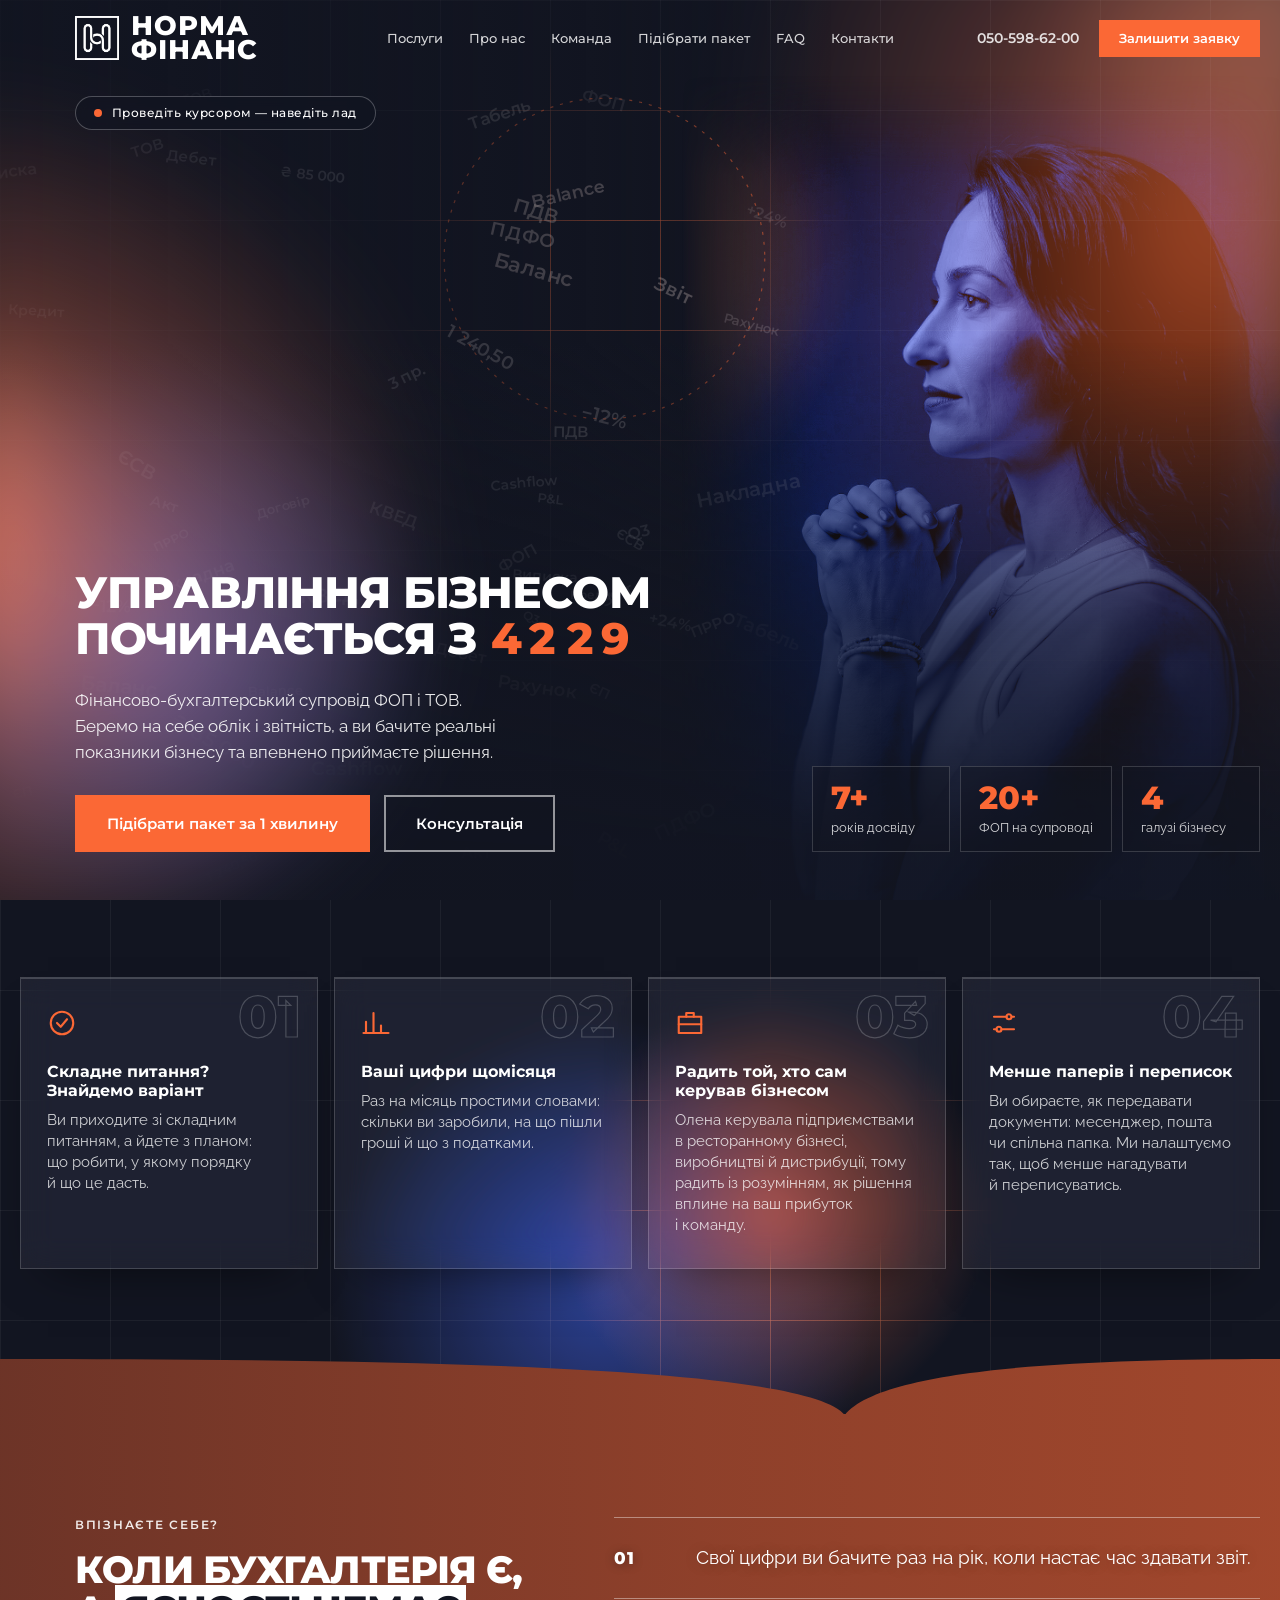
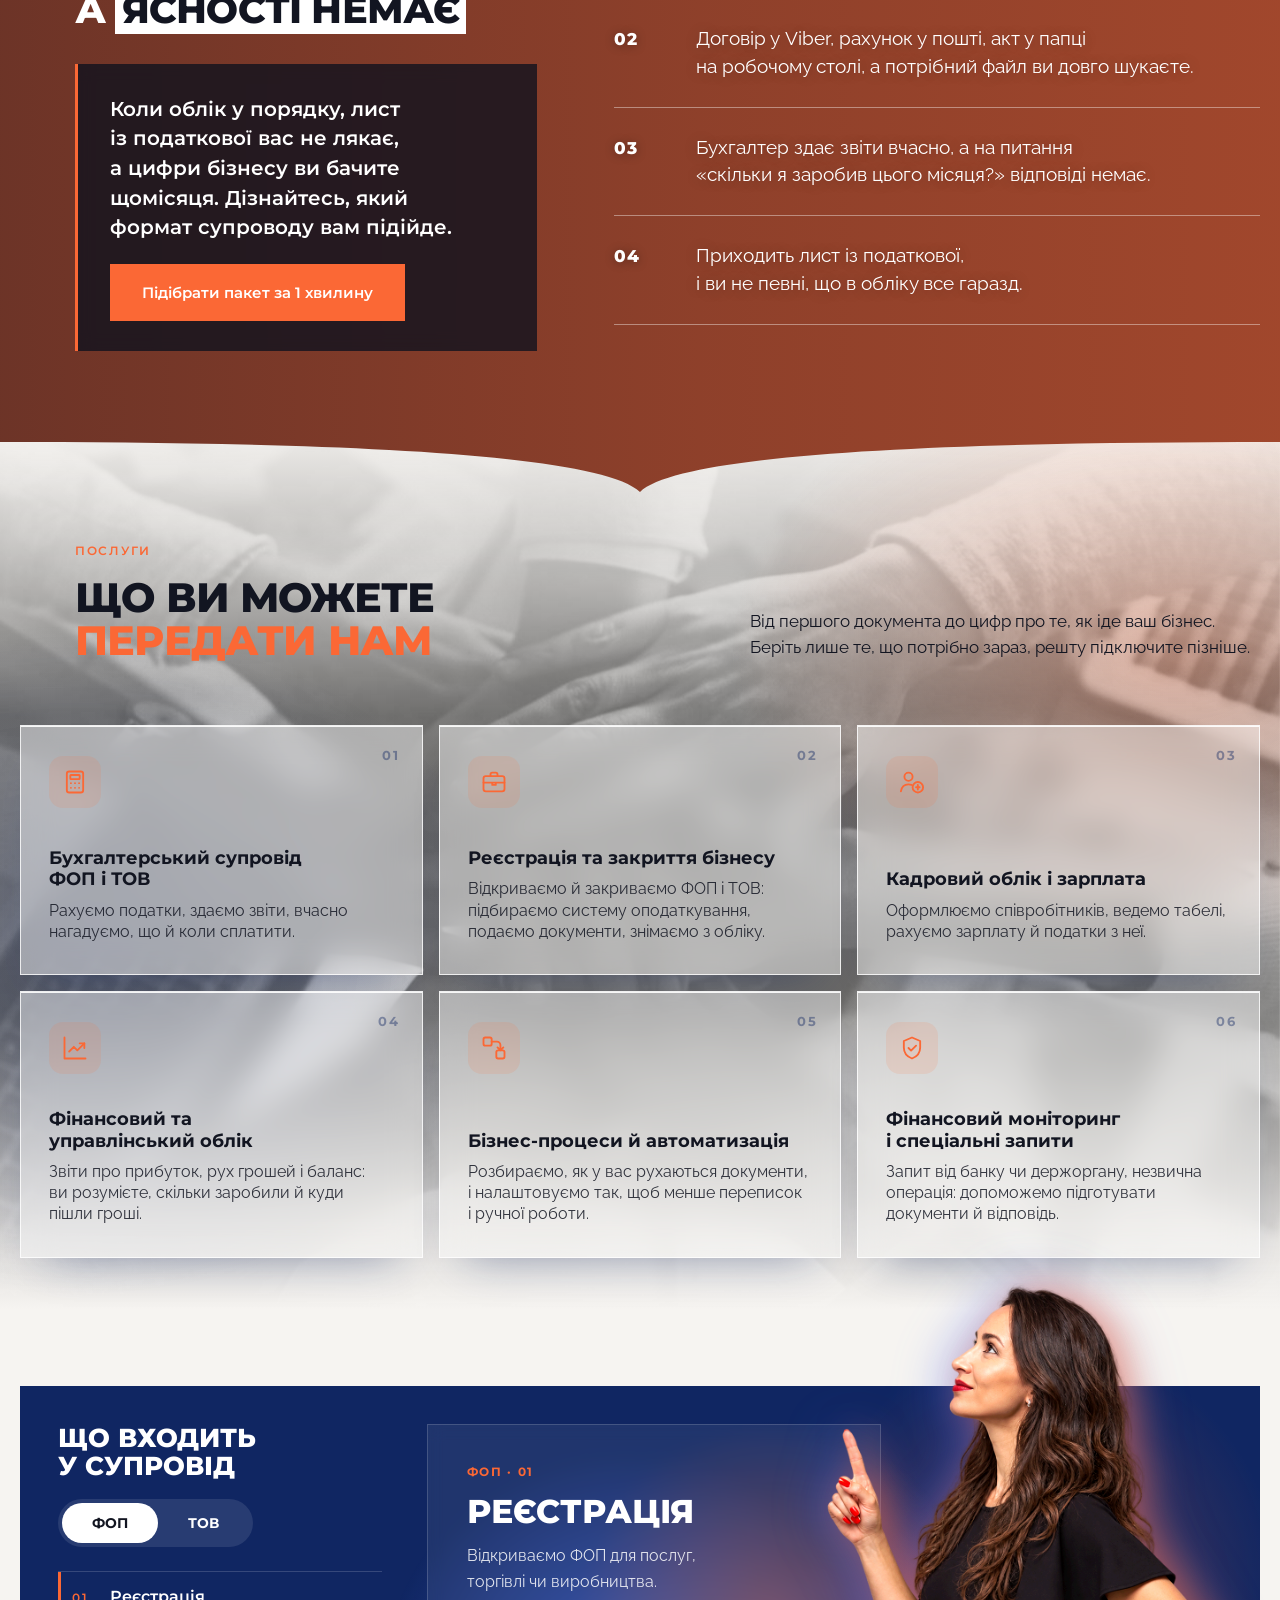
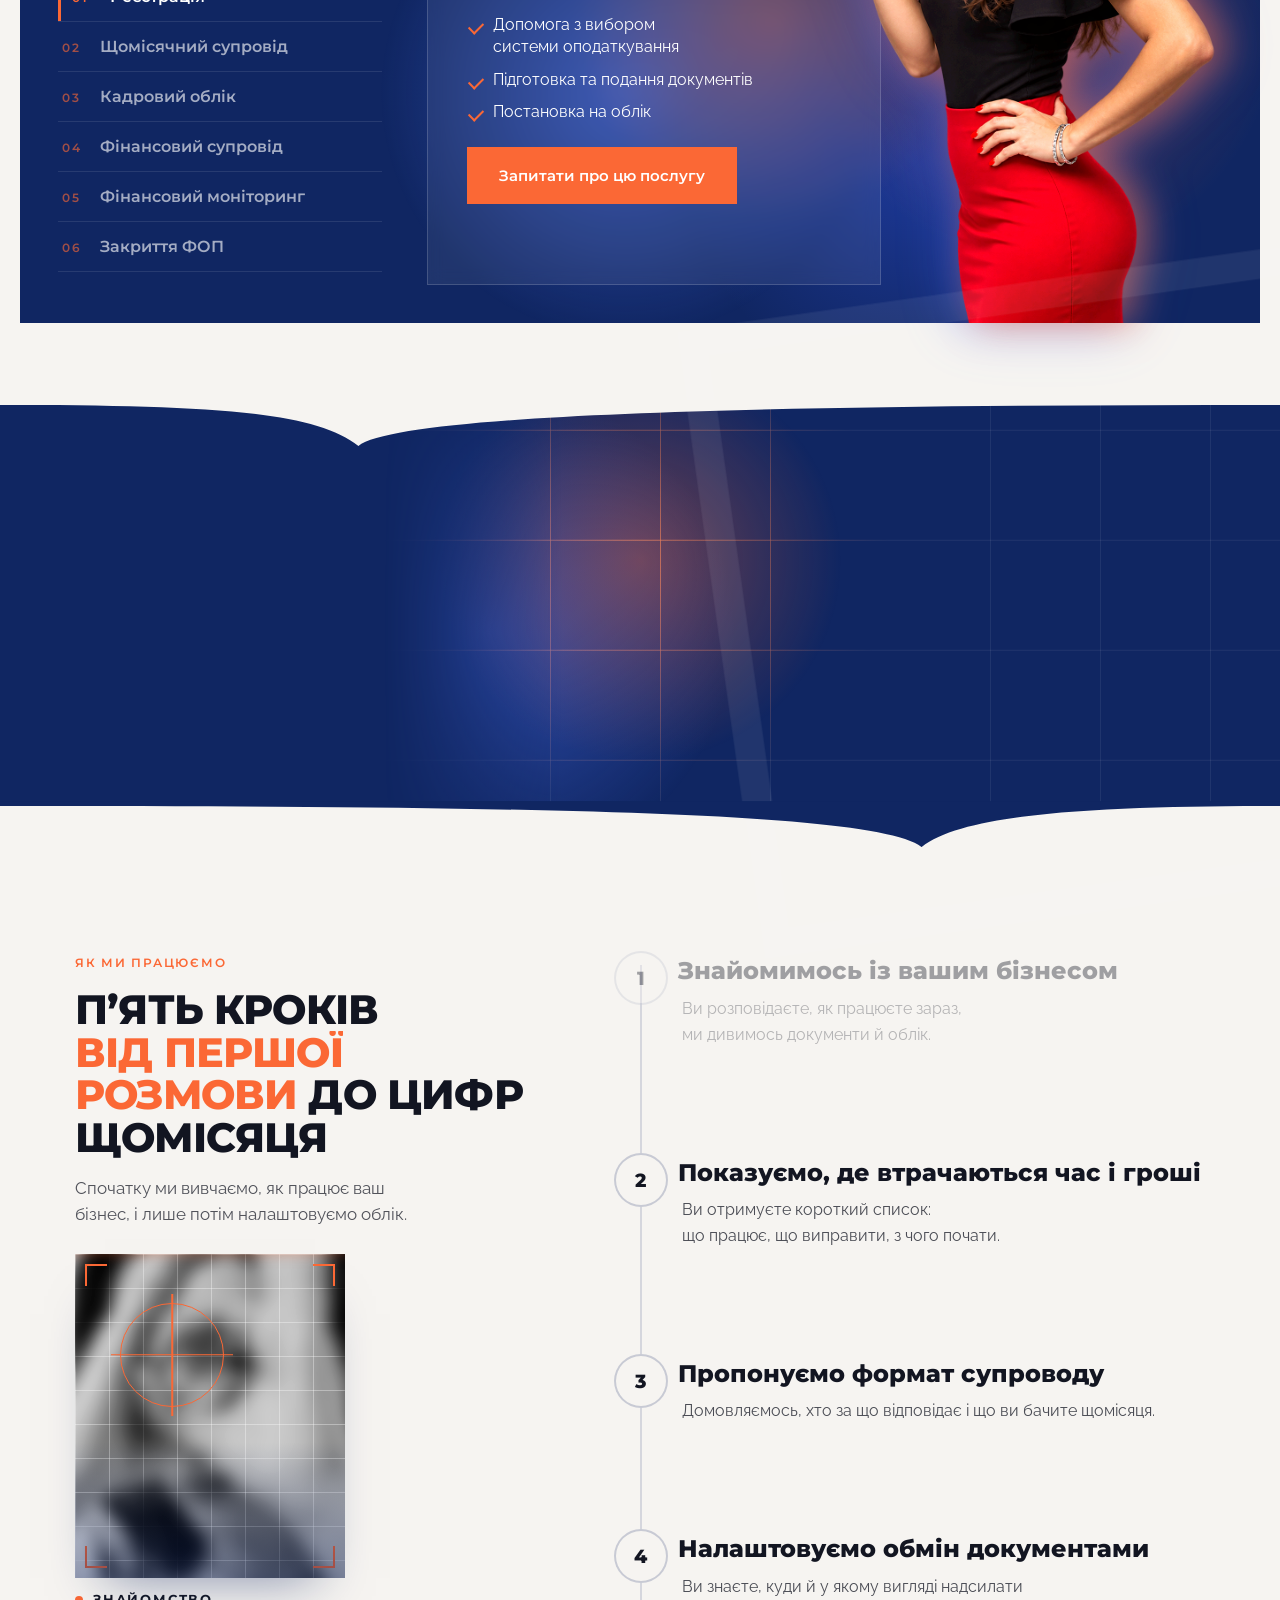
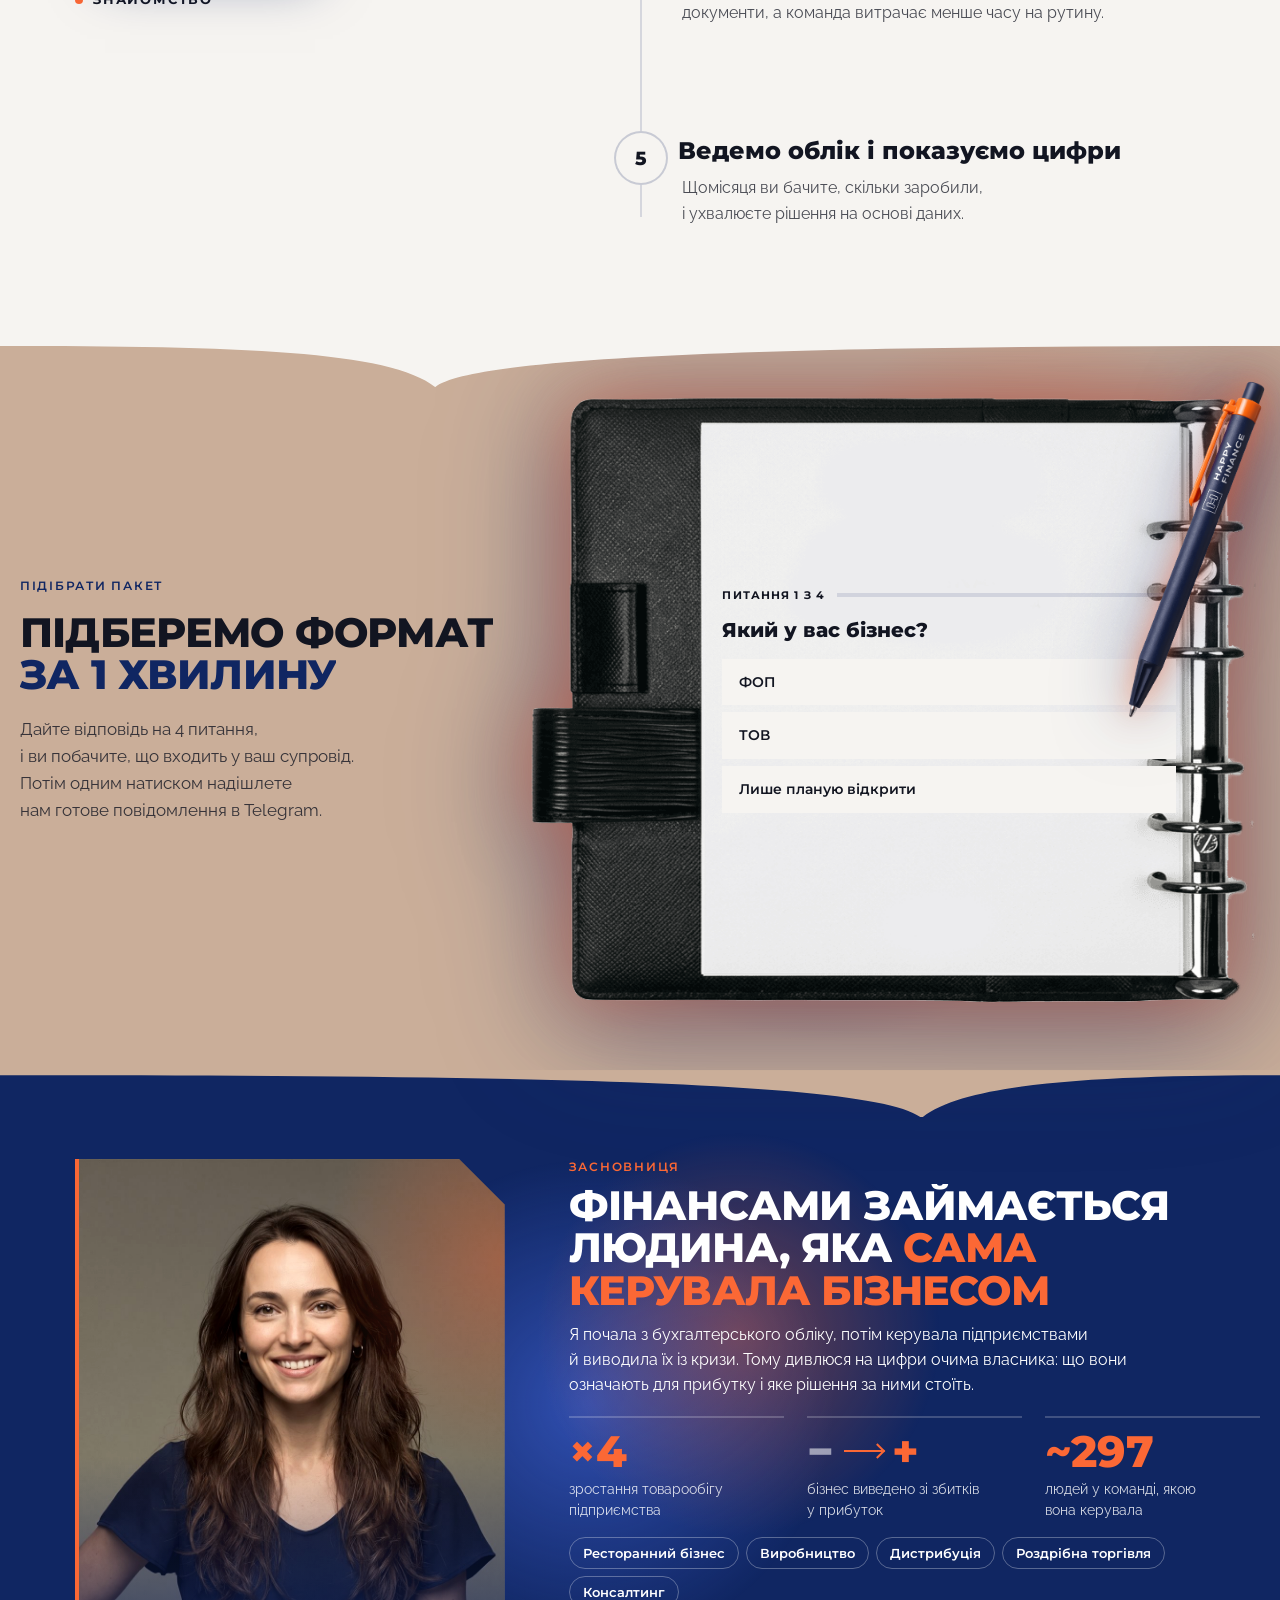
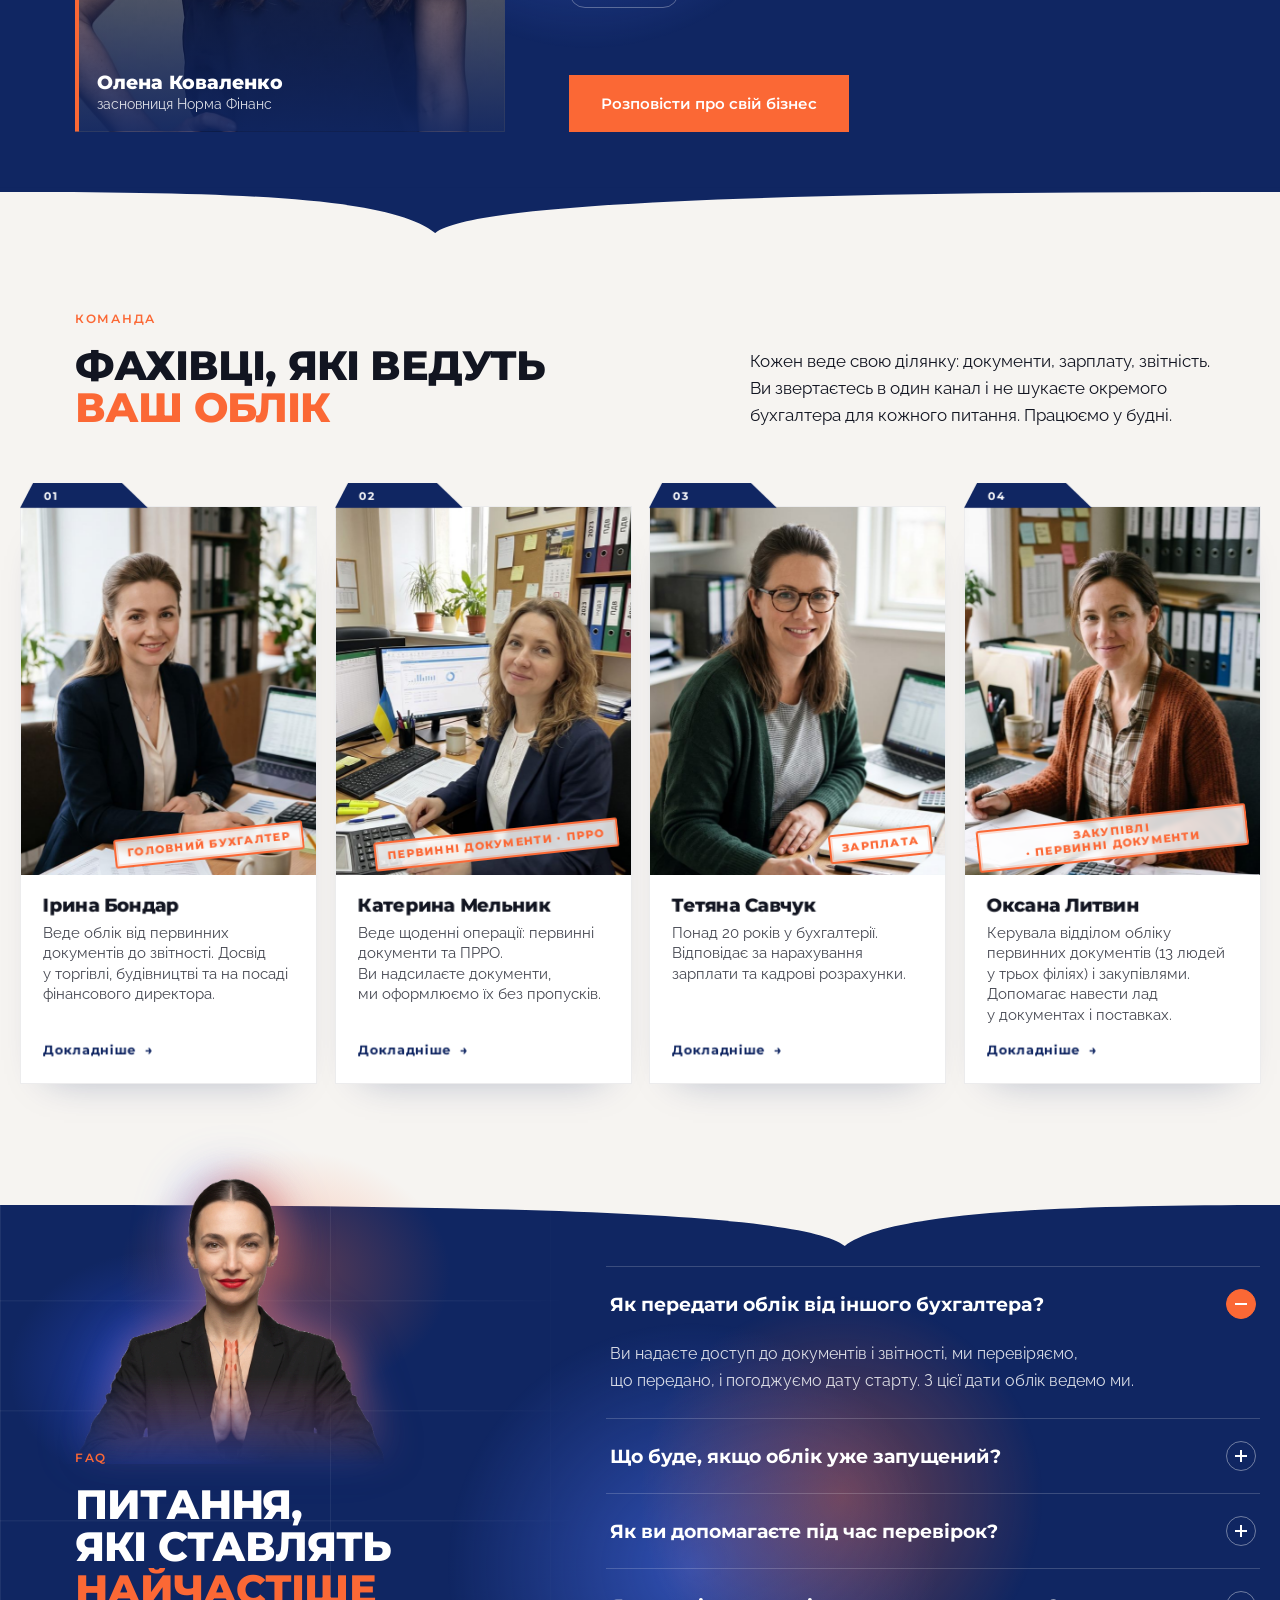
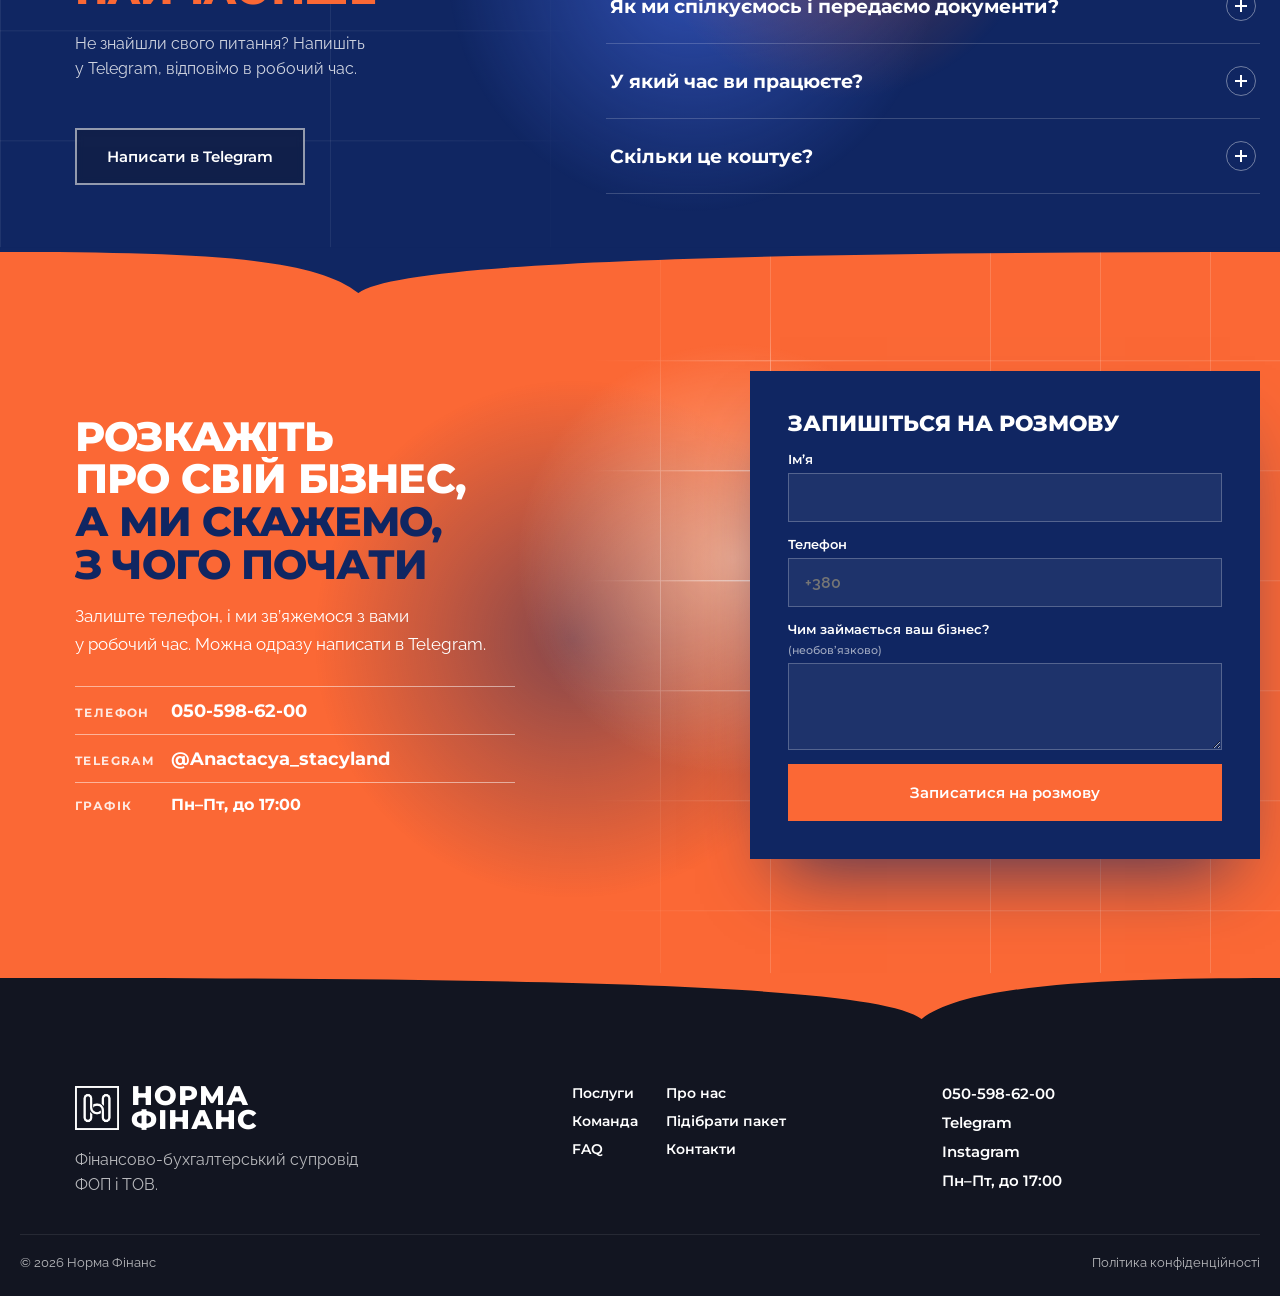
==== commit d6384121: "Дизайн-правки: логотип, заголовок, іконки послуг, нові вирізки фото - Напис «Норма Фінанс» біля лого" ====
--- a/index.html
+++ b/index.html
@@ -160,37 +160,37 @@
     <div class="svc__grid">
       <article class="svc-card rv" tabindex="0">
         <span class="svc-card__n">01</span>
-        <svg class="svc-card__ico" viewBox="0 0 24 24" aria-hidden="true"><rect x="4" y="3" width="16" height="18"/><path d="M8 8h8M8 12h8M8 16h5"/></svg>
+        <svg class="svc-card__ico" viewBox="0 0 24 24" aria-hidden="true"><rect x="5" y="3" width="14" height="18" rx="2"/><rect x="8" y="6" width="8" height="3.5" rx=".5"/><path d="M8.5 13h.01M12 13h.01M15.5 13h.01M8.5 17h.01M12 17h.01M15.5 17h.01"/></svg>
         <h3>Бухгалтерський супровід ФОП&nbsp;і&nbsp;ТОВ</h3>
         <p>Рахуємо податки, здаємо звіти, вчасно нагадуємо, що&nbsp;й&nbsp;коли&nbsp;сплатити.</p>
       </article>
       <article class="svc-card rv" style="--d:.06s" tabindex="0">
         <span class="svc-card__n">02</span>
-        <svg class="svc-card__ico" viewBox="0 0 24 24" aria-hidden="true"><path d="M12 4v12M6 10l6-6 6 6M5 20h14"/></svg>
+        <svg class="svc-card__ico" viewBox="0 0 24 24" aria-hidden="true"><rect x="3" y="7" width="18" height="13" rx="2"/><path d="M9 7V5.5A1.5 1.5 0 0110.5 4h3A1.5 1.5 0 0115 5.5V7M3 12.5h18M10.5 12.5v2h3v-2"/></svg>
         <h3>Реєстрація та&nbsp;закриття&nbsp;бізнесу</h3>
         <p>Відкриваємо й&nbsp;закриваємо ФОП і&nbsp;ТОВ: підбираємо систему оподаткування, подаємо документи, знімаємо&nbsp;з&nbsp;обліку.</p>
       </article>
       <article class="svc-card rv" style="--d:.12s" tabindex="0">
         <span class="svc-card__n">03</span>
-        <svg class="svc-card__ico" viewBox="0 0 24 24" aria-hidden="true"><circle cx="9" cy="8" r="3.5"/><path d="M2.5 20c.6-4 3.2-6 6.5-6s5.9 2 6.5 6M16 5a3.5 3.5 0 010 7M18 14c2 .6 3.2 2.6 3.500 6"/></svg>
+        <svg class="svc-card__ico" viewBox="0 0 24 24" aria-hidden="true"><circle cx="9" cy="7.5" r="3.5"/><path d="M2.5 20c.6-3.9 3.2-6 6.5-6 1 0 1.9.2 2.7.5"/><circle cx="17" cy="16.5" r="4.5"/><path d="M17 14.5v4M15.5 16.5h3"/></svg>
         <h3>Кадровий облік&nbsp;і&nbsp;зарплата</h3>
         <p>Оформлюємо співробітників, ведемо табелі, рахуємо зарплату й&nbsp;податки&nbsp;з&nbsp;неї.</p>
       </article>
       <article class="svc-card rv" style="--d:.18s" tabindex="0">
         <span class="svc-card__n">04</span>
-        <svg class="svc-card__ico" viewBox="0 0 24 24" aria-hidden="true"><path d="M4 20V11M10 20V4M16 20v-6M22 20H2"/></svg>
+        <svg class="svc-card__ico" viewBox="0 0 24 24" aria-hidden="true"><path d="M3 3v18h18"/><path d="M7 15l4-4 3 3 6-6"/><path d="M16 8h4v4"/></svg>
         <h3>Фінансовий та управлінський&nbsp;облік</h3>
         <p>Звіти про&nbsp;прибуток, рух грошей і&nbsp;баланс: ви&nbsp;розумієте, скільки заробили й&nbsp;куди пішли&nbsp;гроші.</p>
       </article>
       <article class="svc-card rv" style="--d:.24s" tabindex="0">
         <span class="svc-card__n">05</span>
-        <svg class="svc-card__ico" viewBox="0 0 24 24" aria-hidden="true"><path d="M4 7h10M18 7h2M4 17h2M10 17h10"/><circle cx="16" cy="7" r="2"/><circle cx="8" cy="17" r="2"/></svg>
+        <svg class="svc-card__ico" viewBox="0 0 24 24" aria-hidden="true"><rect x="3" y="3" width="7" height="7" rx="1.5"/><rect x="14" y="14" width="7" height="7" rx="1.5"/><path d="M10 6.5h4.5a3 3 0 013 3V14M15 11.5l2.5 2.5 2.5-2.5"/></svg>
         <h3>Бізнес-процеси й&nbsp;автоматизація</h3>
         <p>Розбираємо, як&nbsp;у&nbsp;вас рухаються документи, і&nbsp;налаштовуємо так, щоб менше переписок і&nbsp;ручної&nbsp;роботи.</p>
       </article>
       <article class="svc-card rv" style="--d:.3s" tabindex="0">
         <span class="svc-card__n">06</span>
-        <svg class="svc-card__ico" viewBox="0 0 24 24" aria-hidden="true"><circle cx="11" cy="11" r="6"/><path d="M16 16l5 5"/></svg>
+        <svg class="svc-card__ico" viewBox="0 0 24 24" aria-hidden="true"><path d="M12 3l7 3v5.5c0 4.3-2.9 7.9-7 9.5-4.1-1.6-7-5.2-7-9.5V6z"/><path d="M9 12l2.2 2.2L15.5 10"/></svg>
         <h3>Фінансовий моніторинг і&nbsp;спеціальні&nbsp;запити</h3>
         <!-- TODO клієнтка: підтвердити, що саме входить у цю послугу -->
         <p>Запит від&nbsp;банку чи&nbsp;держоргану, незвична операція: допоможемо підготувати документи й&nbsp;відповідь.</p>
--- a/style.css
+++ b/style.css
@@ -59,7 +59,7 @@
 @property --w{syntax:'<percentage>';inherits:false;initial-value:0%}
 .brand__frame{--a:0deg;-webkit-mask-image:conic-gradient(#000 var(--a),transparent calc(var(--a) + .5deg));mask-image:conic-gradient(#000 var(--a),transparent calc(var(--a) + .5deg));animation:ring 1.5s .3s cubic-bezier(.5,0,.3,1) both}
 .brand__h{--w:0%;-webkit-mask-image:linear-gradient(90deg,#000 var(--w),transparent calc(var(--w) + 14%));mask-image:linear-gradient(90deg,#000 var(--w),transparent calc(var(--w) + 14%));animation:wipe 1.3s 1.5s cubic-bezier(.5,0,.3,1) both}
-.brand__word{display:block;font-family:var(--f-head);font-weight:800;font-size:17px;line-height:.98;letter-spacing:.05em;text-transform:uppercase;color:#fff;white-space:nowrap;animation:word .9s 2.5s both}
+.brand__word{display:block;font-family:var(--f-head);font-weight:800;font-size:27px;line-height:.9;letter-spacing:.04em;text-transform:uppercase;color:#fff;white-space:nowrap;animation:word .9s 2.5s both}
 @keyframes ring{from{--a:0deg}to{--a:361deg}}
 @keyframes wipe{from{--w:0%}to{--w:100%}}
 @keyframes word{from{opacity:0;transform:translateX(-8px)}}
@@ -113,7 +113,7 @@
   :root{--G:80px;--ind:0px}
   .hero{--r:190px}
   .hint{top:84px;font-size:.68rem}
-  .brand__mark{width:38px;height:38px}.brand__word{font-size:14.5px}
+  .brand__mark{width:38px;height:38px}.brand__word{font-size:23px}
   .title{font-size:clamp(1.55rem,8vw,2.4rem);margin-bottom:18px}
   .lead{font-size:.95rem;margin-bottom:22px}
   .cta{flex-direction:column}.cta .btn{text-align:center}
@@ -154,7 +154,8 @@
 .pain__in{position:relative;z-index:2;display:grid;grid-template-columns:minmax(0,5fr) minmax(0,7fr);gap:clamp(32px,6vw,96px);align-items:start;padding-left:var(--ind)}
 .pain .eyebrow{color:#fff;opacity:.9}
 .pain .h2 em{color:#121521;background:#fff;padding:.02em .16em;-webkit-box-decoration-break:clone;box-decoration-break:clone}
-.pain__head{position:sticky;top:110px}
+.pain__head{position:sticky;top:110px;container-type:inline-size}
+.pain .h2{font-size:min(3rem,8.3cqi);white-space:nowrap}
 .pain__list li{display:grid;grid-template-columns:64px 1fr;gap:18px;align-items:baseline;padding:26px 0;border-top:1px solid rgba(255,255,255,.4)}
 .pain__list li:last-child{border-bottom:1px solid rgba(255,255,255,.4)}
 .pain__n{font-family:var(--f-head);font-weight:800;font-size:1.05rem;color:#121521;letter-spacing:.06em}
@@ -175,9 +176,10 @@
 .svc-card:hover,.svc-card:focus-visible{transform:translateY(-6px);box-shadow:0 22px 44px -18px rgba(16,38,98,.35);border-color:rgba(251,104,53,.55)}
 .svc-card:hover::before,.svc-card:focus-visible::before{opacity:1}
 .svc-card>*{position:relative}
-.svc-card__n{position:absolute;right:20px;top:8px;font-family:var(--f-head);font-weight:800;font-size:5.2rem;line-height:1;color:transparent;-webkit-text-stroke:1.5px rgba(16,38,98,.16);transition:-webkit-text-stroke-color .3s,transform .5s cubic-bezier(.2,.8,.2,1)}
-.svc-card:hover .svc-card__n{-webkit-text-stroke-color:var(--orange);transform:translateY(-4px)}
-.svc-card__ico{width:34px;height:34px;margin-bottom:auto;fill:none;stroke:var(--orange);stroke-width:1.6;stroke-linecap:round;stroke-linejoin:round}
+.svc-card__n{position:absolute;right:22px;top:24px;font-family:var(--f-head);font-weight:700;font-size:.8rem;line-height:1;letter-spacing:.16em;color:rgba(16,38,98,.42);-webkit-text-stroke:0;transition:color .3s}
+.svc-card:hover .svc-card__n{color:var(--orange)}
+.svc-card__ico{width:52px;height:52px;padding:12px;margin-bottom:auto;box-sizing:border-box;border-radius:14px;background:rgba(251,104,53,.12);fill:none;stroke:var(--orange);stroke-width:1.6;stroke-linecap:round;stroke-linejoin:round;transition:background .3s,stroke .3s}
+.svc-card:hover .svc-card__ico{background:var(--orange);stroke:#fff}
 .svc-card h3{font-family:var(--f-head);font-weight:700;font-size:1.12rem;line-height:1.3;margin:34px 0 10px}
 .svc-card p{font-size:.97rem;line-height:1.55;opacity:.72}
 
@@ -456,7 +458,7 @@
 .svc-card{background:rgba(255,255,255,.46);border:1px solid rgba(255,255,255,.8);backdrop-filter:blur(16px) saturate(130%);-webkit-backdrop-filter:blur(16px) saturate(130%);box-shadow:inset 0 1px 0 rgba(255,255,255,.9),0 24px 44px -28px rgba(16,38,98,.45);transition:transform .35s cubic-bezier(.2,.8,.2,1),box-shadow .35s,border-color .35s,background .35s,backdrop-filter .5s,-webkit-backdrop-filter .5s}
 .svc-card:hover,.svc-card:focus-visible{background:rgba(255,255,255,.34);backdrop-filter:blur(4px) saturate(140%);-webkit-backdrop-filter:blur(4px) saturate(140%);border-color:rgba(251,104,53,.7);box-shadow:inset 0 1px 0 rgba(255,255,255,.9),0 28px 50px -24px rgba(16,38,98,.5)}
 .svc-card p{opacity:.85}
-.svc-card__n{-webkit-text-stroke:1.5px rgba(16,38,98,.28)}
+.svc-card__n{-webkit-text-stroke:0}
 .svc-card:hover h3,.svc-card:hover p{text-shadow:0 0 14px rgba(255,255,255,.9)}
 
 /* ===== раунд 6: «Що входить у супровід» — список + картка деталей ===== */
@@ -608,7 +610,7 @@
 
 /* вузькі екрани: колонки не розпирає довге слово */
 @media (max-width:1000px){.pain__in,.flow__in,.svc__head,.game__in,.quiz__in,.mani__in,.scope{grid-template-columns:minmax(0,1fr)}}
-@media (max-width:640px){.pain .h2{font-size:clamp(1.45rem,7.4vw,2rem)}}
+@media (max-width:1000px){.pain .h2{font-size:min(3rem,calc((100vw - 40px) / 12))}}
 
 /* ===== раунд 14: фото рівно по низу блоку, пункти нижче, бліки й анімації ===== */
 .mani__fig{margin-bottom:calc(-1 * var(--mpb) - 8px);clip-path:inset(-80px -80px 8px -80px)}   /* прозорий край PNG ховаємо, світіння не виходить на наступний блок */
@@ -1192,11 +1194,11 @@
 /* ---------- Телефон: компактні картки «Послуг» і Марія над панеллю ---------- */
 @media (max-width:640px){
   .svc__grid{gap:10px}
-  .svc .svc-card{display:grid;grid-template-columns:30px 1fr;column-gap:14px;align-items:start;min-height:0;padding:16px 16px 18px}
-  .svc .svc-card .svc-card__ico{grid-row:1/3;width:26px;height:26px;margin:2px 0 0}
+  .svc .svc-card{display:grid;grid-template-columns:40px 1fr;column-gap:14px;align-items:start;min-height:0;padding:16px 16px 18px}
+  .svc .svc-card .svc-card__ico{grid-row:1/3;width:40px;height:40px;padding:9px;border-radius:11px;margin:0}
   .svc .svc-card h3{font-size:.95rem;margin:0 0 6px;padding-right:48px}
   .svc .svc-card p{font-size:.86rem;line-height:1.42}
-  .svc .svc-card__n{font-size:2.4rem;right:12px;top:8px}
+  .svc .svc-card__n{font-size:.72rem;right:14px;top:16px}
 }
 @media (max-width:900px){
   .scope.has-fig{margin-top:clamp(150px,34vw,230px)}
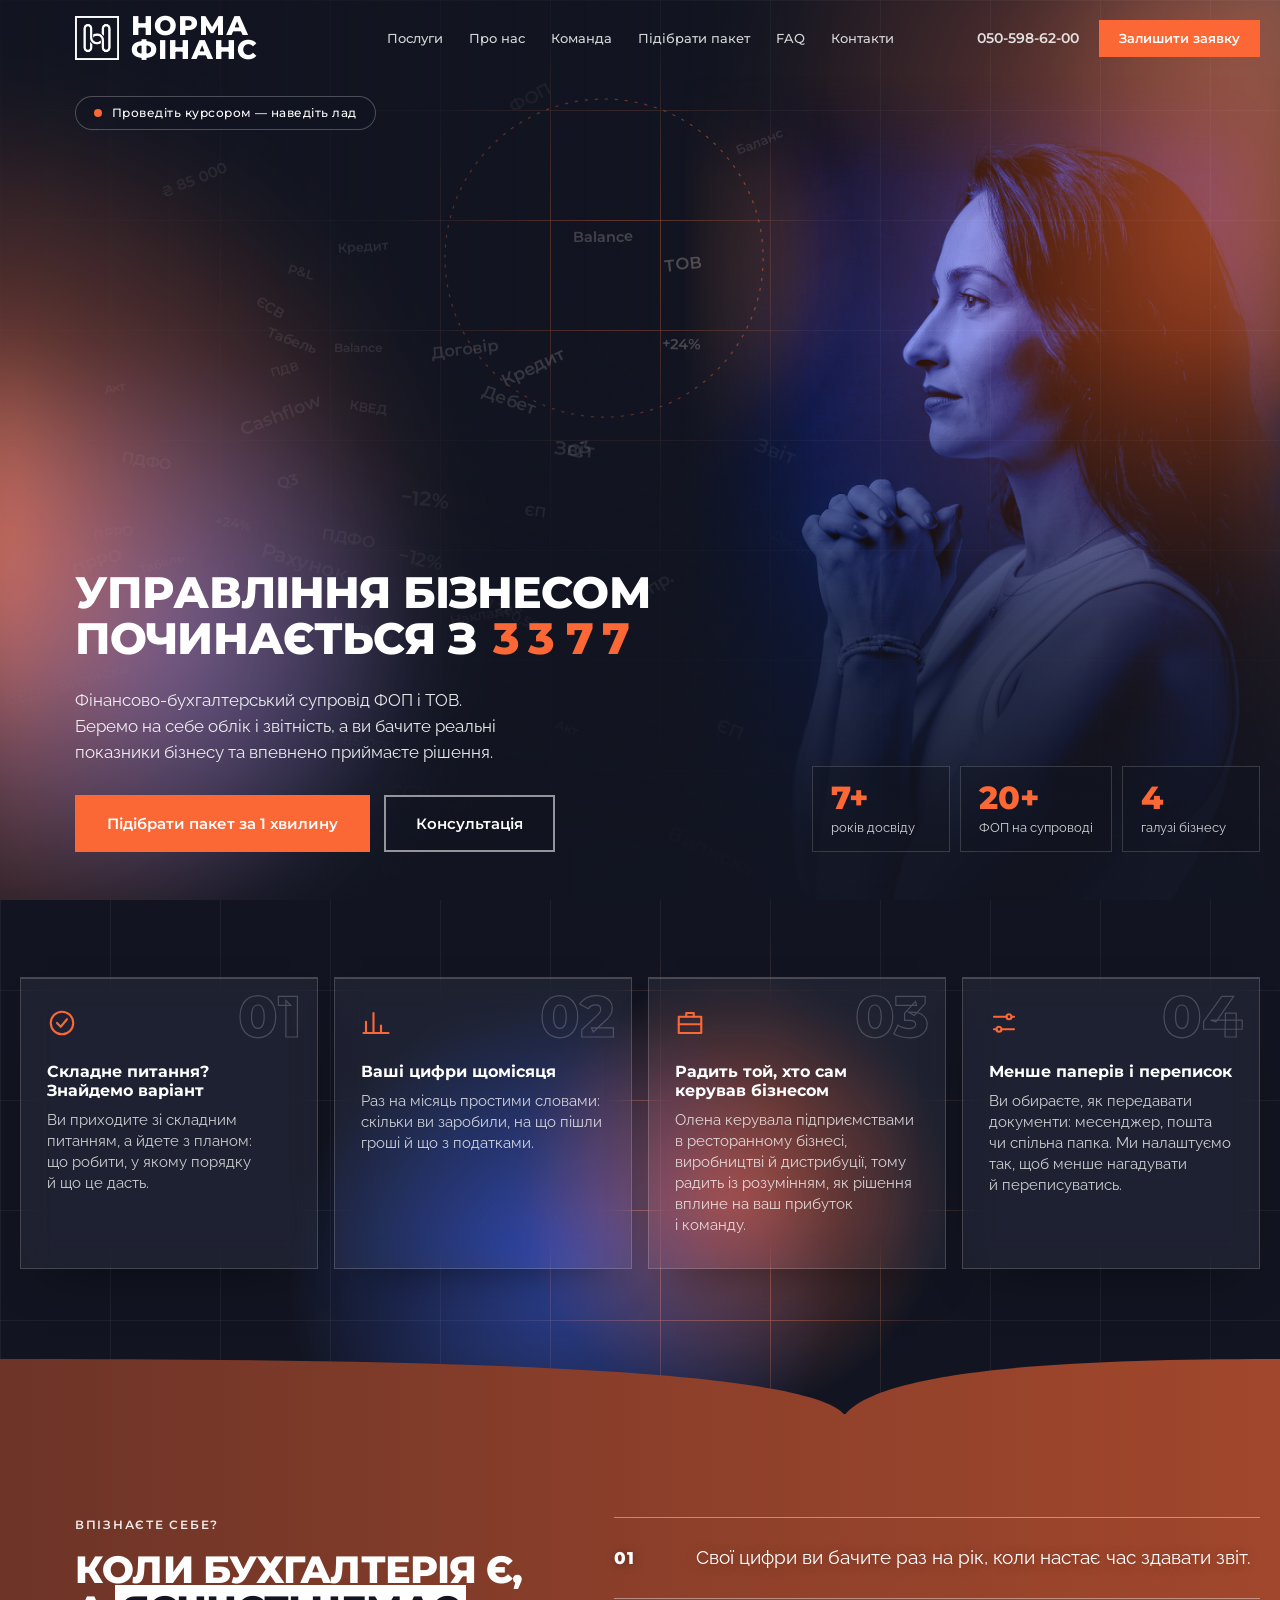
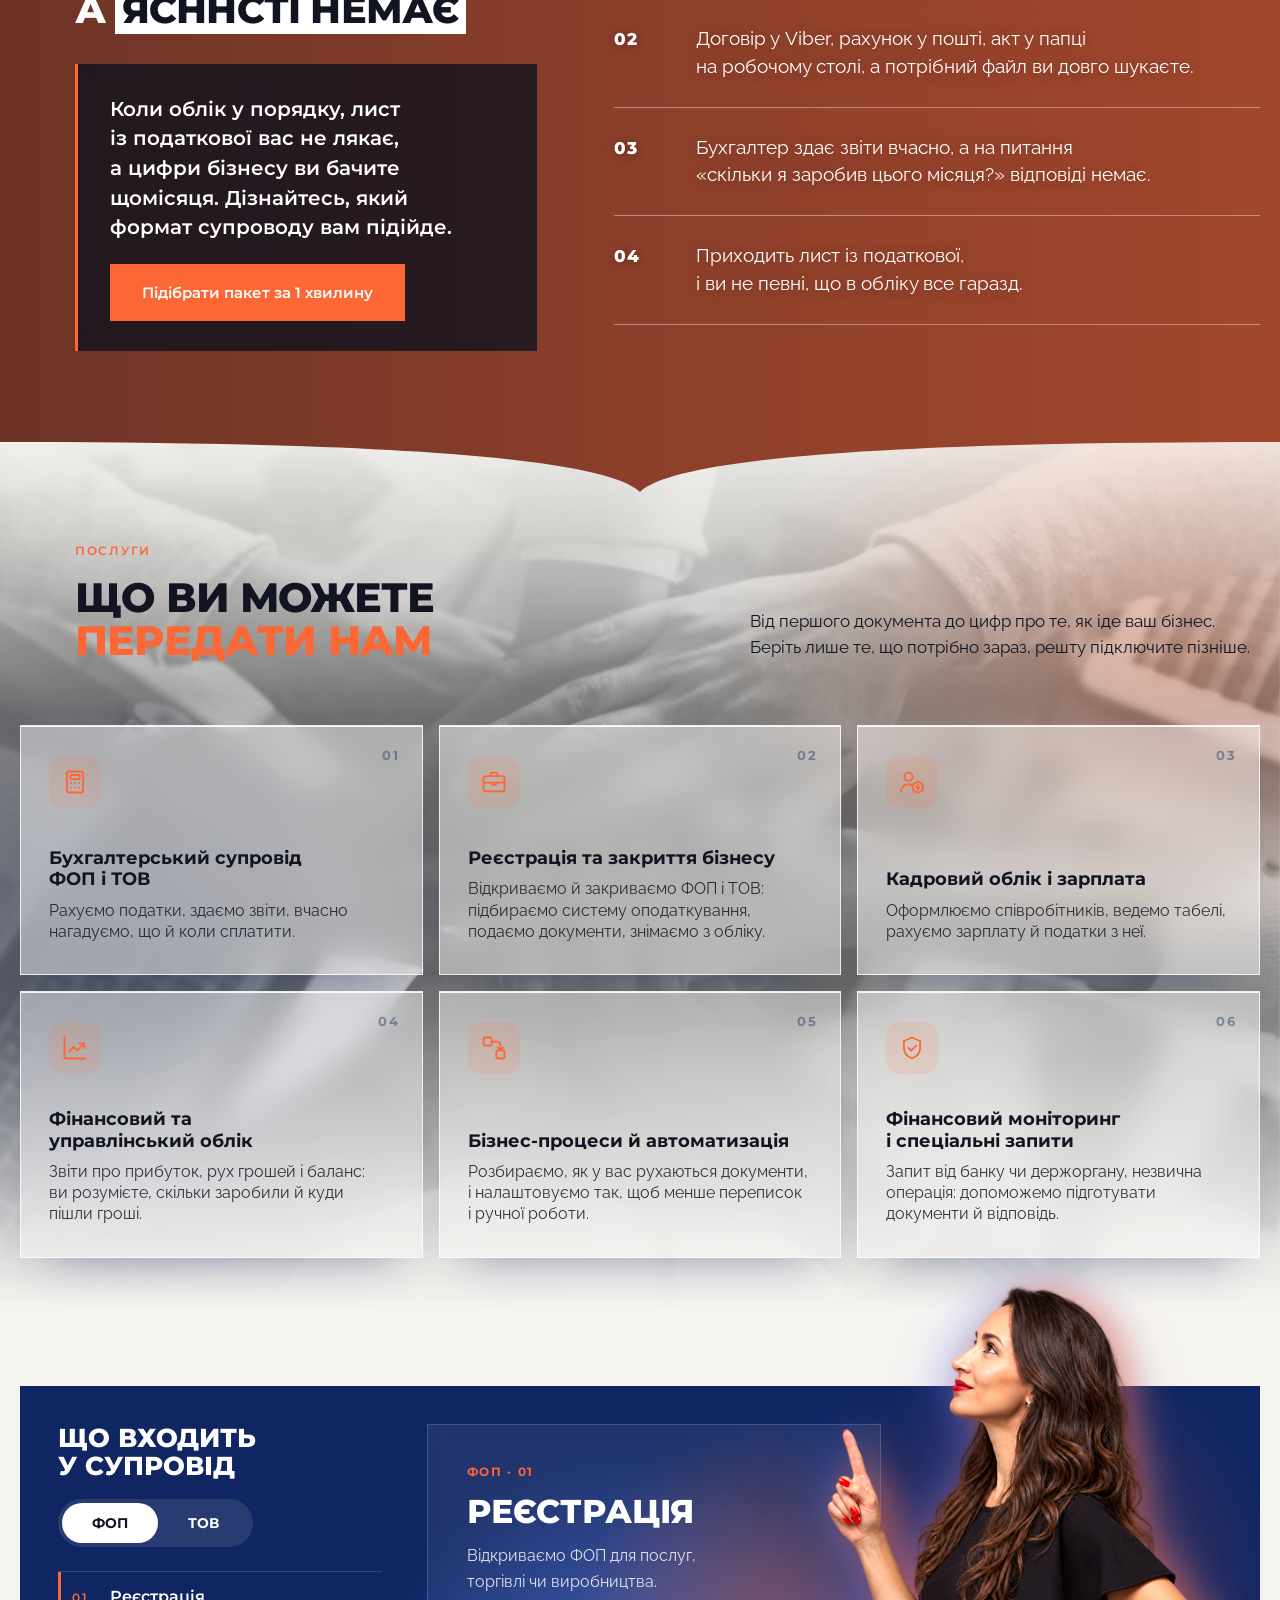
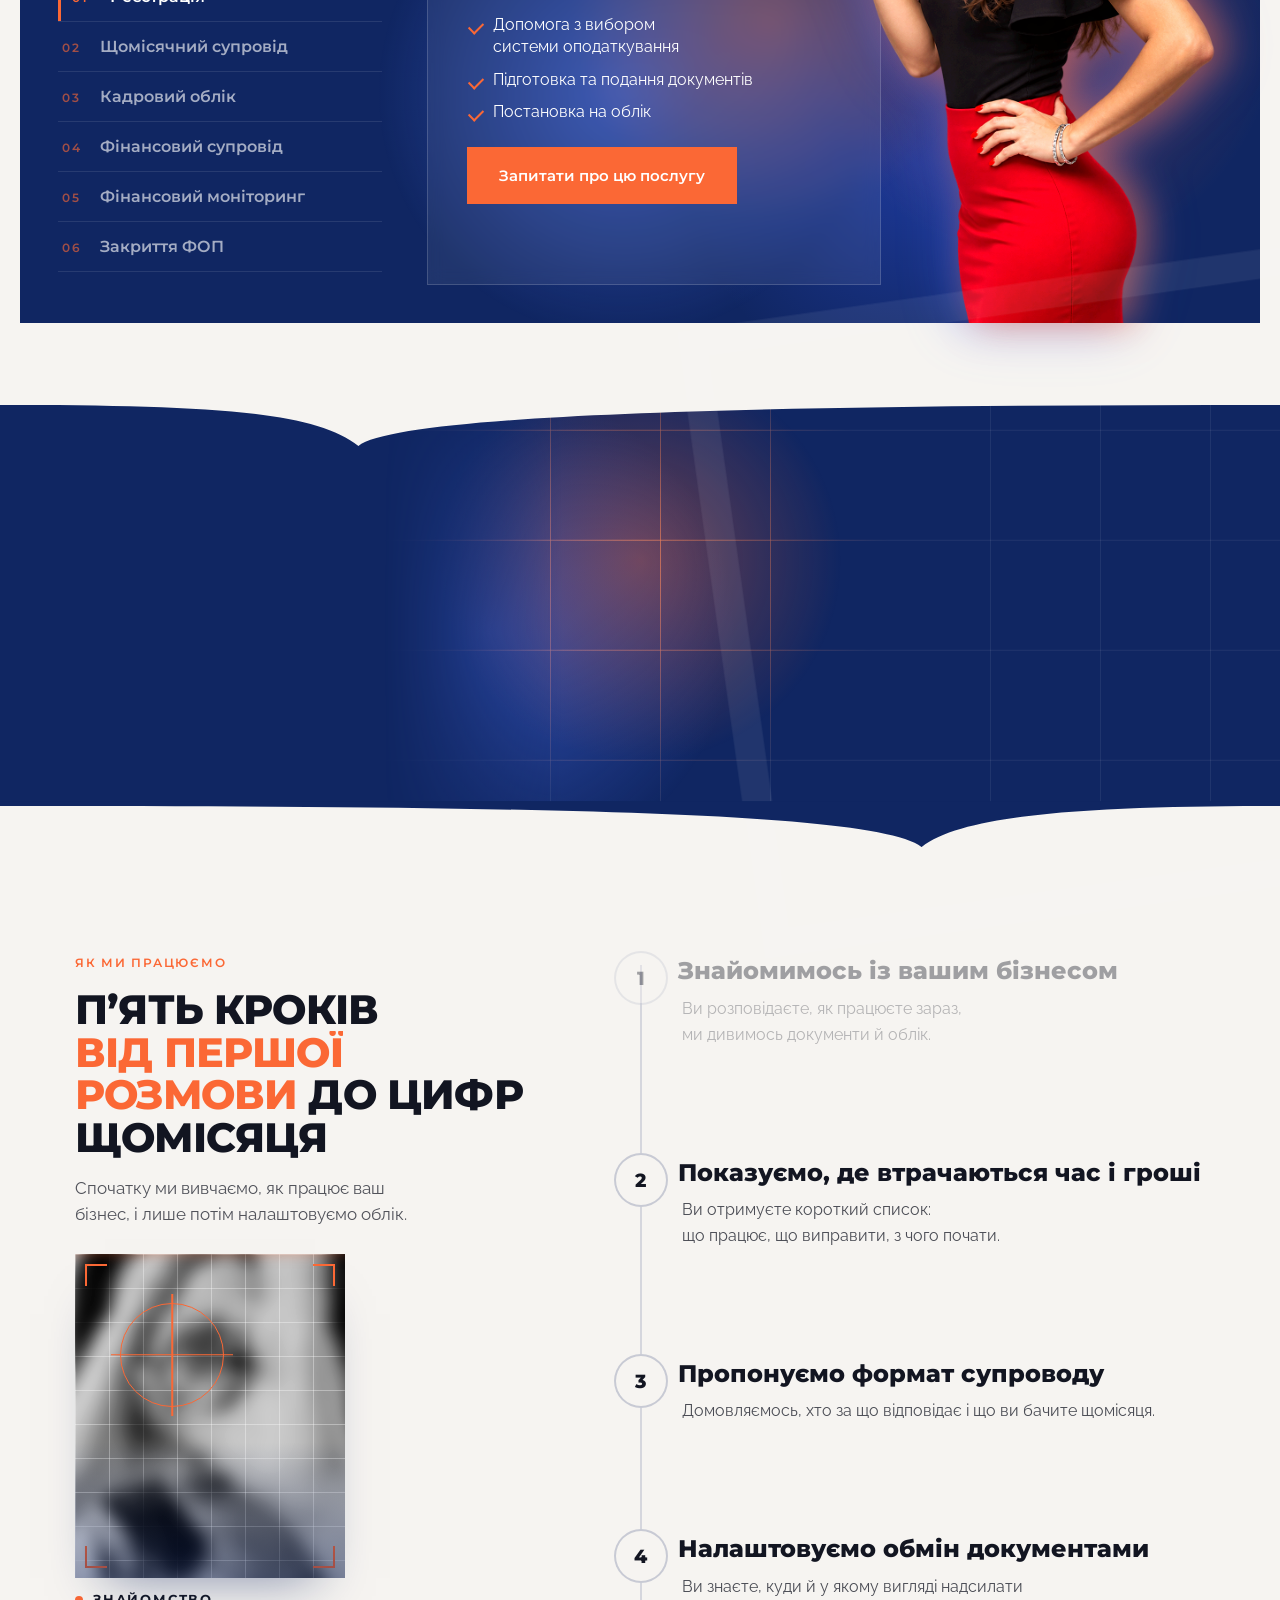
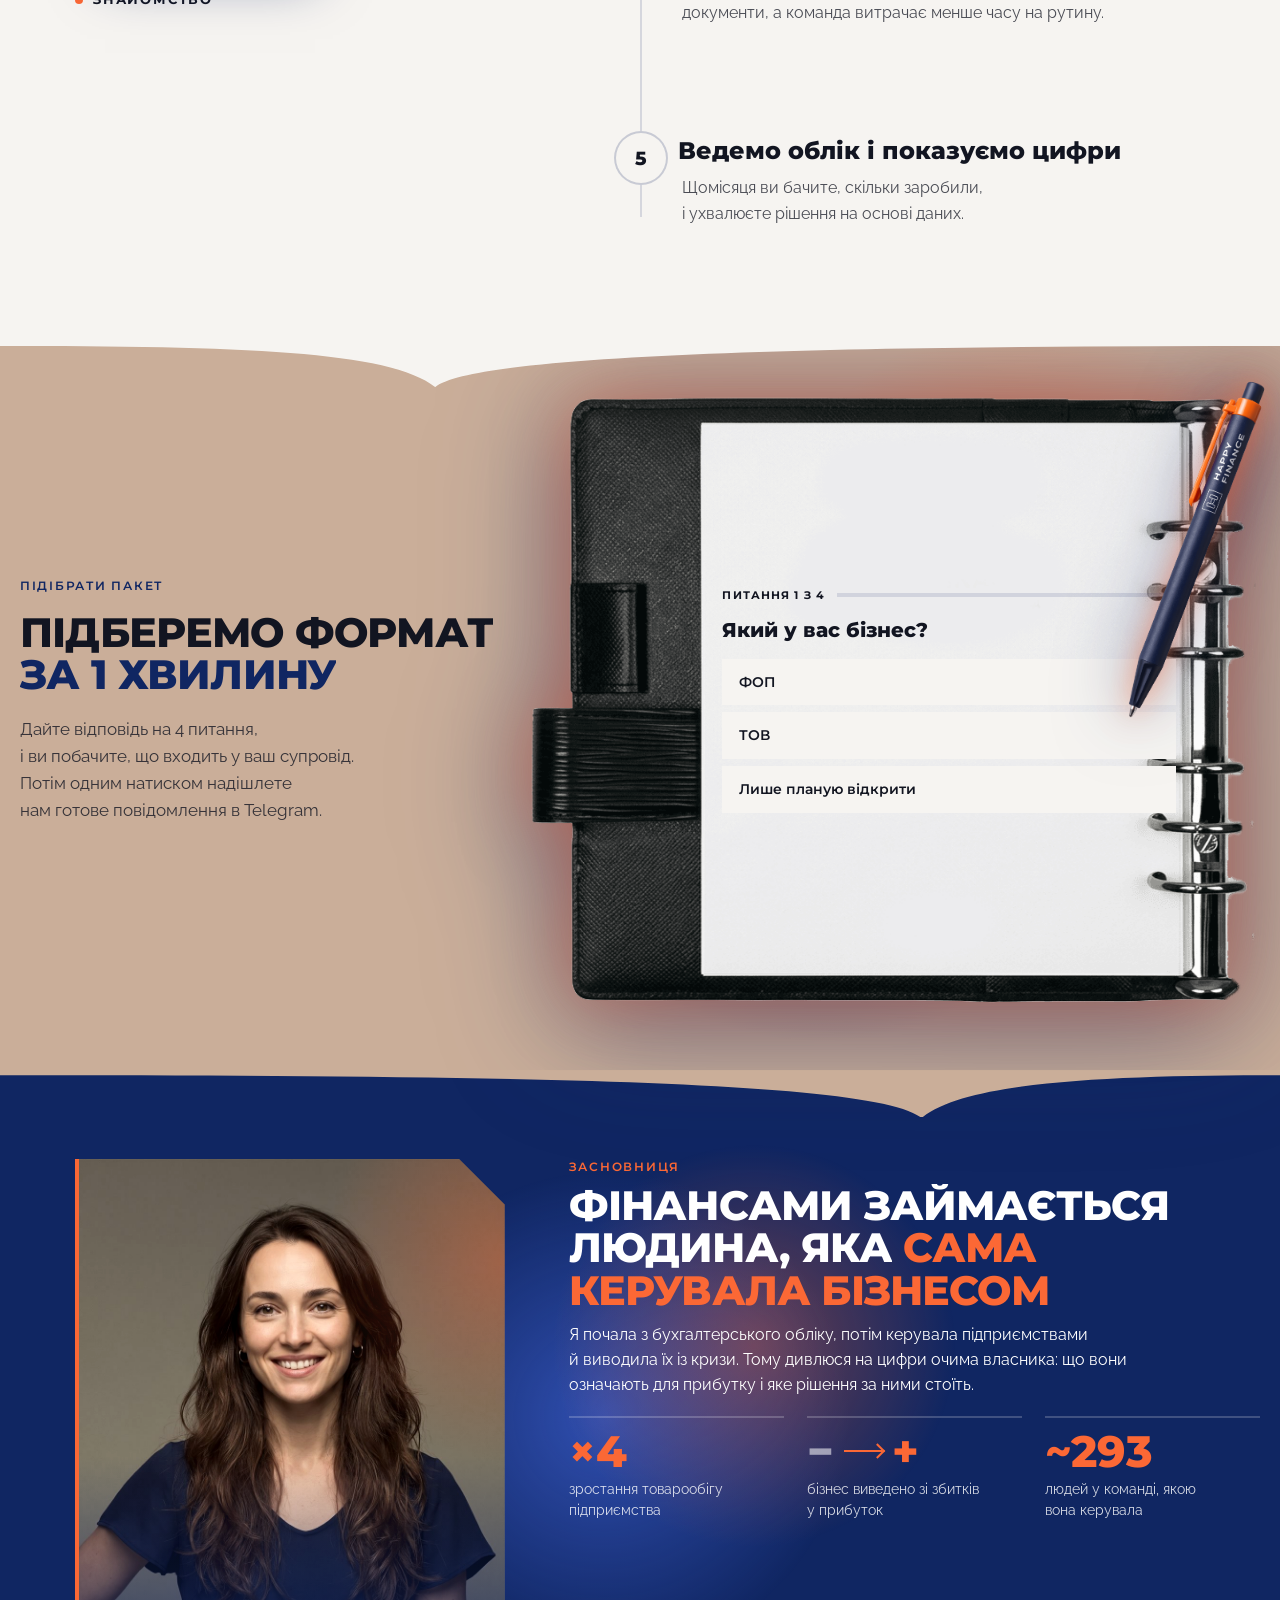
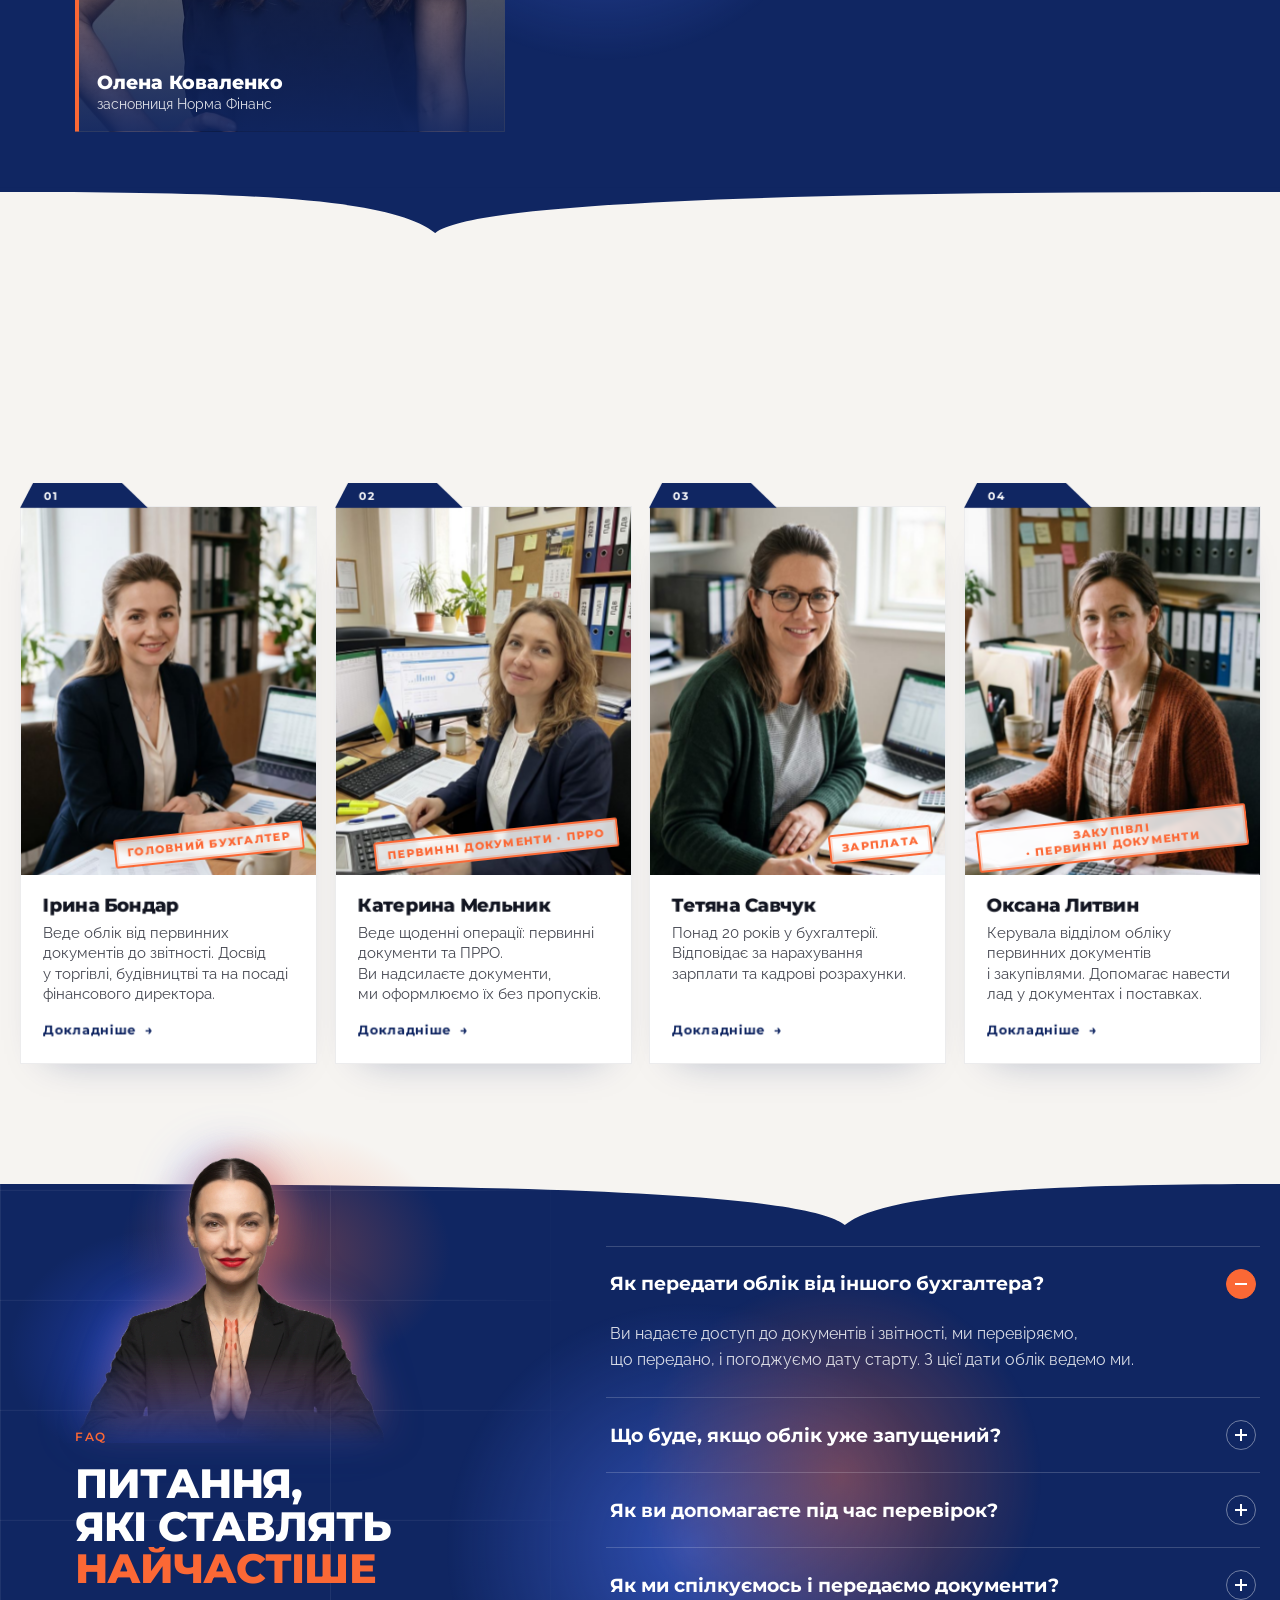
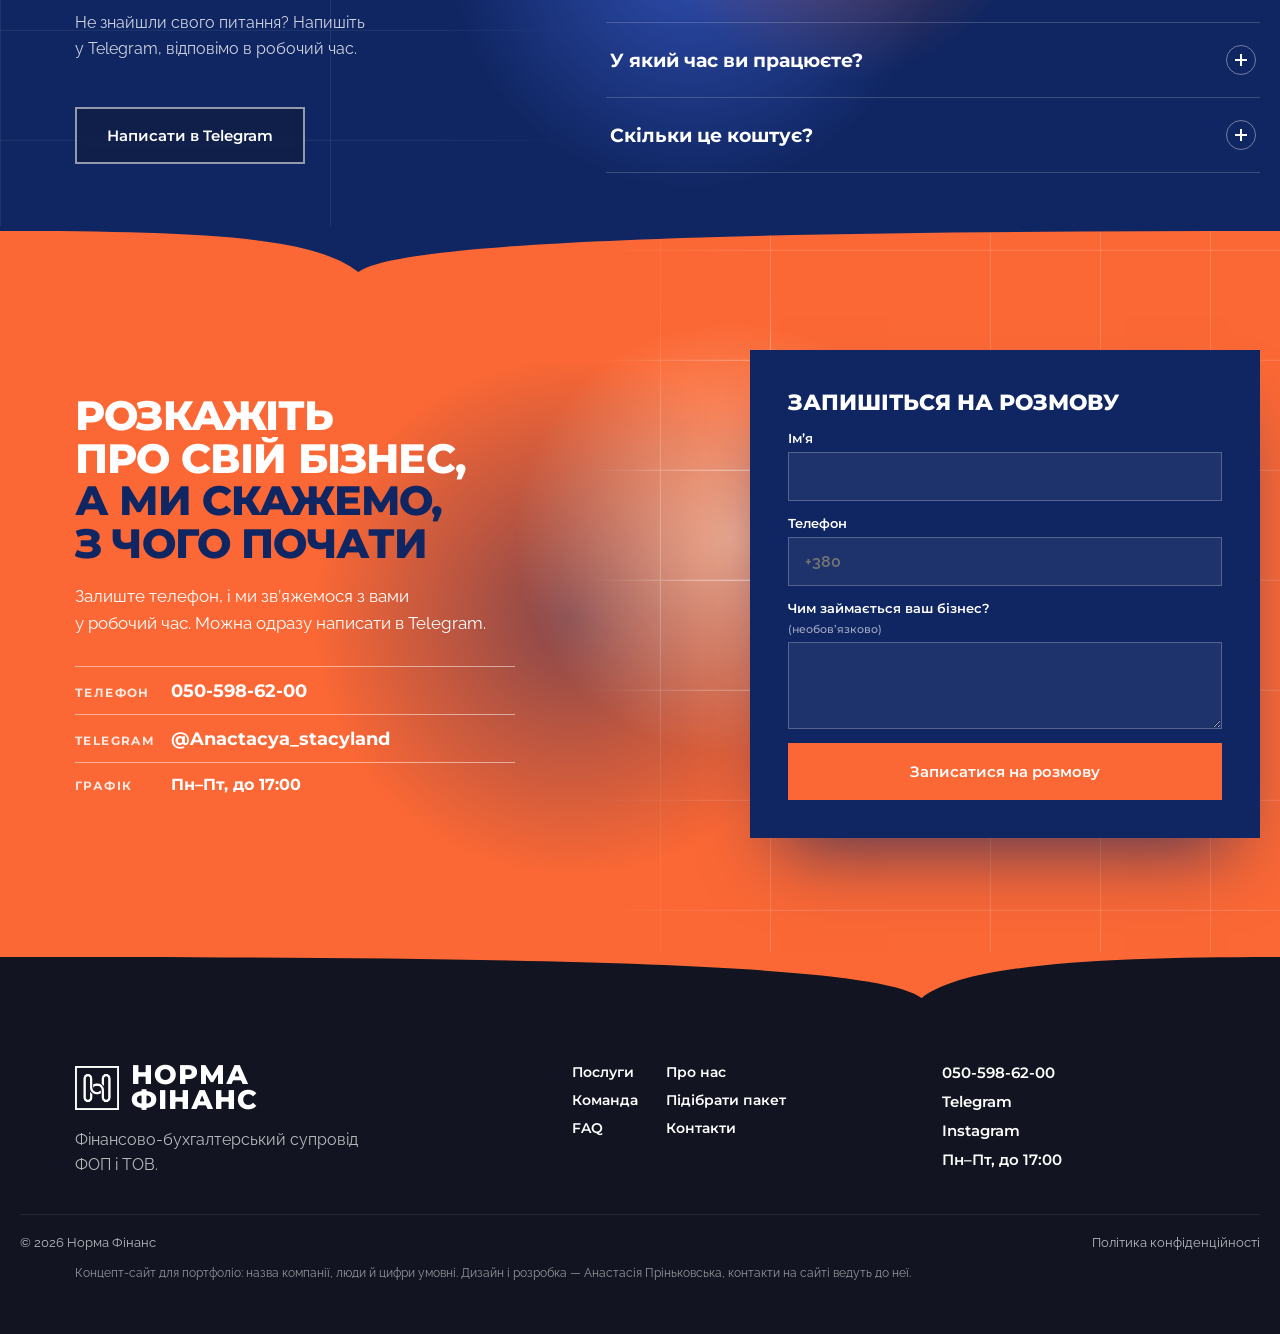
==== commit d7d1ace3: "Підготовка концепту до портфоліо - Форми відкривають Telegram з готовим повідомленням замість демо -" ====
--- a/index.html
+++ b/index.html
@@ -81,7 +81,6 @@
       <a class="btn btn--lg" href="#quiz">Підібрати пакет за 1 хвилину</a>
       <a class="btn btn--ghost btn--lg" href="#lead" data-open="lead">Консультація</a>
     </div>
-    <!-- TODO клієнтка: підтвердити цифри -->
     <ul class="hstats" aria-label="Коротко про нас">
       <li><b data-count="7" data-suffix="+">0</b><span>років досвіду</span></li>
       <li><b data-count="20" data-suffix="+">0</b><span>ФОП на супроводі</span></li>
@@ -98,13 +97,11 @@
       <li class="card rv" data-n="01">
         <svg class="card__ico" viewBox="0 0 24 24" aria-hidden="true"><circle cx="12" cy="12" r="9"/><path d="M8 12l3 3 5-6"/></svg>
         <h3>Складне питання? Знайдемо варіант</h3>
-        <!-- TODO клієнтка: додати короткий реальний приклад ситуації -->
         <p>Ви&nbsp;приходите зі&nbsp;складним питанням, а&nbsp;йдете з&nbsp;планом: що&nbsp;робити, у&nbsp;якому порядку й&nbsp;що&nbsp;це&nbsp;дасть.</p>
       </li>
       <li class="card rv" style="--d:.08s" data-n="02">
         <svg class="card__ico" viewBox="0 0 24 24" aria-hidden="true"><path d="M4 20V11M10 20V4M16 20v-6M22 20H2"/></svg>
         <h3>Ваші цифри щомісяця</h3>
-        <!-- TODO клієнтка: підтвердити щомісячну звітність -->
         <p>Раз на&nbsp;місяць простими словами: скільки ви&nbsp;заробили, на&nbsp;що&nbsp;пішли гроші й&nbsp;що&nbsp;з&nbsp;податками.</p>
       </li>
       <li class="card rv" style="--d:.16s" data-n="03">
@@ -115,7 +112,6 @@
       <li class="card rv" style="--d:.24s" data-n="04">
         <svg class="card__ico" viewBox="0 0 24 24" aria-hidden="true"><path d="M4 7h10M18 7h2M4 17h2M10 17h10"/><circle cx="16" cy="7" r="2"/><circle cx="8" cy="17" r="2"/></svg>
         <h3>Менше паперів і&nbsp;переписок</h3>
-        <!-- TODO клієнтка: підтвердити, які канали передачі документів підтримуєте -->
         <p>Ви&nbsp;обираєте, як&nbsp;передавати документи: месенджер, пошта чи&nbsp;спільна папка. Ми&nbsp;налаштуємо так, щоб менше нагадувати й&nbsp;переписуватись.</p>
       </li>
     </ul>
@@ -154,7 +150,7 @@
         <p class="eyebrow eyebrow--ink">Послуги</p>
         <h2 class="h2">Що&nbsp;ви&nbsp;можете <em>передати&nbsp;нам</em></h2>
       </div>
-      <p class="svc__lead rv" style="--d:.1s"><!-- TODO клієнтка: підтвердити, що послуги можна брати окремо -->Від&nbsp;першого документа до&nbsp;цифр про&nbsp;те, як&nbsp;іде ваш бізнес. Беріть лише те, що&nbsp;потрібно зараз, решту підключите&nbsp;пізніше.</p>
+      <p class="svc__lead rv" style="--d:.1s">Від&nbsp;першого документа до&nbsp;цифр про&nbsp;те, як&nbsp;іде ваш бізнес. Беріть лише те, що&nbsp;потрібно зараз, решту підключите&nbsp;пізніше.</p>
     </div>
 
     <div class="svc__grid">
@@ -192,7 +188,6 @@
         <span class="svc-card__n">06</span>
         <svg class="svc-card__ico" viewBox="0 0 24 24" aria-hidden="true"><path d="M12 3l7 3v5.5c0 4.3-2.9 7.9-7 9.5-4.1-1.6-7-5.2-7-9.5V6z"/><path d="M9 12l2.2 2.2L15.5 10"/></svg>
         <h3>Фінансовий моніторинг і&nbsp;спеціальні&nbsp;запити</h3>
-        <!-- TODO клієнтка: підтвердити, що саме входить у цю послугу -->
         <p>Запит від&nbsp;банку чи&nbsp;держоргану, незвична операція: допоможемо підготувати документи й&nbsp;відповідь.</p>
       </article>
     </div>
@@ -225,7 +220,6 @@
   <div class="wrap mani__in">
     <div class="mani__fig rv" aria-hidden="true"><img src="img/maria-3-flip.png" alt=""></div>
     <div class="mani__txt">
-      <!-- TODO клієнтка: підтвердити цитату (взято з її тексту про підхід) -->
       <blockquote class="mani__q">
         <p class="mani__big" id="maniBig">«Без&nbsp;цифр управління бізнесом&nbsp;— це&nbsp;не&nbsp;управління, а&nbsp;ілюзія.»</p>
         <footer class="mani__by rv"><b>Олена&nbsp;Коваленко</b><span>засновниця Норма&nbsp;Фінанс</span></footer>
@@ -300,7 +294,6 @@
       <p class="eyebrow rv">Засновниця</p>
       <h2 class="h2">Фінансами займається людина,&nbsp;яка <em>сама керувала&nbsp;бізнесом</em></h2>
       <p class="founder__lead rv">Я&nbsp;почала з&nbsp;бухгалтерського обліку, потім керувала підприємствами й&nbsp;виводила їх із&nbsp;кризи. Тому дивлюся на&nbsp;цифри очима власника: що&nbsp;вони означають для&nbsp;прибутку і&nbsp;яке рішення за&nbsp;ними&nbsp;стоїть.</p>
-      <!-- TODO клієнтка: підтвердити результати (взято з її біо) -->
       <ul class="stats3">
         <li class="rv"><b data-to="4" data-prefix="×">×0</b><span>зростання товарообігу підприємства</span></li>
         <li class="rv" style="--d:.1s"><b class="pm" aria-label="зі збитків у прибуток"><i>−</i><u></u><i>+</i></b><span>бізнес виведено зі&nbsp;збитків у&nbsp;прибуток</span></li>
@@ -323,7 +316,7 @@
         <p class="eyebrow eyebrow--ink">Команда</p>
         <h2 class="h2">Фахівці, які&nbsp;ведуть <em>ваш облік</em></h2>
       </div>
-      <p class="team__lead rv" style="--d:.1s"><!-- TODO клієнтка: підтвердити, що у клієнта один канал зв’язку на всю команду -->Кожен веде свою ділянку: документи, зарплату, звітність. Ви&nbsp;звертаєтесь в&nbsp;один канал і&nbsp;не&nbsp;шукаєте окремого бухгалтера для&nbsp;кожного питання. Працюємо&nbsp;у&nbsp;будні.</p>
+      <p class="team__lead rv" style="--d:.1s">Кожен веде свою ділянку: документи, зарплату, звітність. Ви&nbsp;звертаєтесь в&nbsp;один канал і&nbsp;не&nbsp;шукаєте окремого бухгалтера для&nbsp;кожного питання. Працюємо&nbsp;у&nbsp;будні.</p>
     </div>
     <ul class="team__grid">
       <li class="tcard rv" data-tab="01">
@@ -344,15 +337,10 @@
       <li class="tcard rv" style="--d:.24s" data-tab="04">
         <figure class="tcard__ph" style="--img:url(img/team-oksana.jpg)"><img src="img/team-oksana.jpg" alt="Оксана Литвин"><span class="tcard__stamp">Закупівлі ·&nbsp;первинні&nbsp;документи</span></figure>
         <h3>Оксана Литвин</h3>
-        <p>Керувала відділом обліку первинних документів (13&nbsp;людей у&nbsp;трьох філіях) і&nbsp;закупівлями. Допомагає навести лад у&nbsp;документах і&nbsp;поставках.</p>
+        <p>Керувала відділом обліку первинних документів і&nbsp;закупівлями. Допомагає навести лад у&nbsp;документах і&nbsp;поставках.</p>
       </li>
     </ul>
   </div>
-</section>
-
-<!-- 11. ВІДГУКИ ТА КЕЙСИ: прихований слот. Вмикається (прибрати hidden), коли будуть реальні відгуки й кейси клієнтки -->
-<section class="sec reviews" id="reviews" hidden aria-label="Відгуки">
-  <!-- TODO клієнтка: 2–3 відгуки з підтвердженням, логотипи клієнтів, кейси «було → стало» -->
 </section>
 
 <!-- 12. FAQ -->
@@ -373,8 +361,7 @@
       <div class="qa rv" style="--d:.1s"><button class="qa__q" type="button" aria-expanded="false"><span>Як&nbsp;ви&nbsp;допомагаєте під&nbsp;час&nbsp;перевірок?</span><i aria-hidden="true"></i></button><div class="qa__a"><div><p>Ви&nbsp;отримуєте від&nbsp;нас готові документи й&nbsp;пояснення, а&nbsp;під&nbsp;час перевірки ми&nbsp;поруч. Якщо виникає спірне питання, пропонуємо варіанти, як&nbsp;його&nbsp;розв’язати.</p></div></div></div>
       <div class="qa rv" style="--d:.15s"><button class="qa__q" type="button" aria-expanded="false"><span>Як&nbsp;ми&nbsp;спілкуємось і передаємо&nbsp;документи?</span><i aria-hidden="true"></i></button><div class="qa__a"><div><p>Ви&nbsp;обираєте, як&nbsp;вам зручно: месенджер, пошта чи&nbsp;спільна папка. Ми&nbsp;фіксуємо порядок: що, коли й&nbsp;куди ви&nbsp;надсилаєте.</p></div></div></div>
       <div class="qa rv" style="--d:.2s"><button class="qa__q" type="button" aria-expanded="false"><span>У&nbsp;який час&nbsp;ви&nbsp;працюєте?</span><i aria-hidden="true"></i></button><div class="qa__a"><div><p>Ми&nbsp;працюємо у&nbsp;будні до&nbsp;17:00. Повідомлення, що&nbsp;прийшли ввечері чи&nbsp;у&nbsp;вихідні, відповідаємо наступного робочого дня. Якщо щось термінове, домовляймось заздалегідь.</p></div></div></div>
-      <div class="qa rv" style="--d:.25s"><button class="qa__q" type="button" aria-expanded="false"><span>Скільки це&nbsp;коштує?</span><i aria-hidden="true"></i></button><div class="qa__a"><div><!-- TODO клієнтка: додати «від [__] грн на місяць» для ФОП на єдиному податку -->
-        <p>Вартість залежить від&nbsp;форми бізнесу, системи оподаткування, кількості операцій і&nbsp;працівників. Пройдіть підбір пакета за&nbsp;хвилину, і&nbsp;ви&nbsp;побачите, що&nbsp;входить у&nbsp;ваш супровід. Точну суму назвемо після короткої&nbsp;розмови.</p></div></div></div>
+      <div class="qa rv" style="--d:.25s"><button class="qa__q" type="button" aria-expanded="false"><span>Скільки це&nbsp;коштує?</span><i aria-hidden="true"></i></button><div class="qa__a"><div>        <p>Вартість залежить від&nbsp;форми бізнесу, системи оподаткування, кількості операцій і&nbsp;працівників. Пройдіть підбір пакета за&nbsp;хвилину, і&nbsp;ви&nbsp;побачите, що&nbsp;входить у&nbsp;ваш супровід. Точну суму назвемо після короткої&nbsp;розмови.</p></div></div></div>
     </div>
   </div>
   <i class="tab t28" style="--tc:var(--navy)" aria-hidden="true"></i>
@@ -400,7 +387,7 @@
       <label>Чим займається ваш&nbsp;бізнес? <small>(необов’язково)</small><textarea name="note" rows="3"></textarea></label>
       <p class="modal__err" id="ctaErr" hidden>Вкажіть, будь ласка, ім’я&nbsp;та&nbsp;телефон у&nbsp;форматі&nbsp;+380…</p>
       <button class="btn btn--lg" type="submit">Записатися на&nbsp;розмову</button>
-      <div class="modal__ok" id="ctaOk" hidden><b>Дякуємо!</b><span>Ми&nbsp;зв’яжемося з&nbsp;вами у&nbsp;робочий&nbsp;час.</span></div>
+      <div class="modal__ok" id="ctaOk" hidden><b>Майже готово!</b><span>Ми&nbsp;відкрили Telegram із&nbsp;вашим повідомленням. Натисніть «Надіслати», і&nbsp;ми&nbsp;відповімо в&nbsp;робочий&nbsp;час.</span></div>
     </form>
   </div>
   <i class="tab t72" style="--tc:var(--orange)" aria-hidden="true"></i>
@@ -430,20 +417,20 @@
     <span>© 2026&nbsp;Норма&nbsp;Фінанс</span>
     <a href="#privacy" data-open="privacy">Політика конфіденційності</a>
   </div>
+  <p class="wrap foot__concept">Концепт-сайт для&nbsp;портфоліо: назва компанії, люди й&nbsp;цифри умовні. Дизайн і&nbsp;розробка&nbsp;— Анастасія&nbsp;Пріньковська, контакти на&nbsp;сайті ведуть до&nbsp;неї.</p>
 </footer>
 
-<!-- Політика конфіденційності: заглушка, TODO клієнтка -->
 <div class="modal" id="privacy" role="dialog" aria-modal="true" aria-labelledby="privT" hidden>
   <div class="modal__bg" data-close></div>
   <div class="modal__card">
     <button type="button" class="modal__x" data-close aria-label="Закрити">×</button>
     <h3 id="privT">Політика конфіденційності</h3>
-    <p class="modal__sub">Повний текст політики конфіденційності буде додано перед запуском сайту. Контакти, які ви&nbsp;залишаєте у&nbsp;формі, використовуються лише для&nbsp;зв’язку з&nbsp;вами.</p>
+    <p class="modal__sub">Це концепт-сайт для&nbsp;портфоліо. Форми на&nbsp;ньому нічого не&nbsp;зберігають і&nbsp;нікуди не&nbsp;надсилають самі: після натискання кнопки відкривається Telegram із&nbsp;готовим повідомленням, і&nbsp;ви&nbsp;вирішуєте, чи&nbsp;надсилати його.</p>
+    <p class="modal__sub">Сайт не&nbsp;використовує рекламні cookies і&nbsp;не&nbsp;збирає статистику відвідувань. Шрифти завантажуються з&nbsp;Google Fonts. Якщо ви&nbsp;написали в&nbsp;Telegram або зателефонували, ваші ім’я й&nbsp;телефон використовуються лише для&nbsp;відповіді вам і&nbsp;не&nbsp;передаються третім особам.</p>
   </div>
 </div>
 
 
-<!-- ЗАЯВКА: спливаюче вікно (поки без відправки, TODO підключити до Telegram/CRM) -->
 <div class="modal" id="lead" role="dialog" aria-modal="true" aria-labelledby="leadT" hidden>
   <div class="modal__bg" data-close></div>
   <form class="modal__card" id="leadForm" novalidate>
@@ -456,11 +443,10 @@
     <p class="modal__err" id="leadErr" hidden>Вкажіть, будь ласка, ім’я&nbsp;та&nbsp;телефон у&nbsp;форматі&nbsp;+380…</p>
     <button class="btn btn--lg" type="submit">Надіслати</button>
     <a class="modal__tg" href="https://t.me/Anactacya_stacyland" target="_blank" rel="noopener">Або напишіть у&nbsp;Telegram</a>
-    <div class="modal__ok" id="leadOk" hidden><b>Дякуємо!</b><span>Ми&nbsp;зв’яжемося з&nbsp;вами у&nbsp;робочий&nbsp;час.</span></div>
+    <div class="modal__ok" id="leadOk" hidden><b>Майже готово!</b><span>Ми&nbsp;відкрили Telegram із&nbsp;вашим повідомленням. Натисніть «Надіслати», і&nbsp;ми&nbsp;відповімо в&nbsp;робочий&nbsp;час.</span></div>
   </form>
 </div>
 
-<!-- Розгорнутий профіль члена команди: висувна панель. TODO клієнтка: підтвердити тексти біо з кожною людиною -->
 <div class="drawer" id="drawer" hidden role="dialog" aria-modal="true" aria-labelledby="drName">
   <div class="drawer__bg" data-dclose></div>
   <aside class="drawer__panel">
--- a/style.css
+++ b/style.css
@@ -819,6 +819,7 @@
 .foot__contacts{display:grid;gap:10px;align-content:start;font-family:var(--f-head);font-weight:600;font-size:.95rem}
 .foot a:hover{color:var(--orange)}
 .foot__bar{display:flex;justify-content:space-between;gap:16px;flex-wrap:wrap;padding-top:20px;border-top:1px solid rgba(255,255,255,.12);font-size:.82rem;opacity:.7}
+.foot__concept{padding:14px 0 26px;padding-left:var(--ind);font-size:.78rem;line-height:1.5;opacity:.55;max-width:none}
 .brand--static .brand__word{animation:none}
 
 @media (max-width:1000px){
@@ -1372,4 +1373,4 @@
 }
 @media (min-width:1001px){
   .mani{--mpb:clamp(44px,4vw,60px);padding-bottom:var(--mpb)}
-}+}.btn[hidden]{display:none}
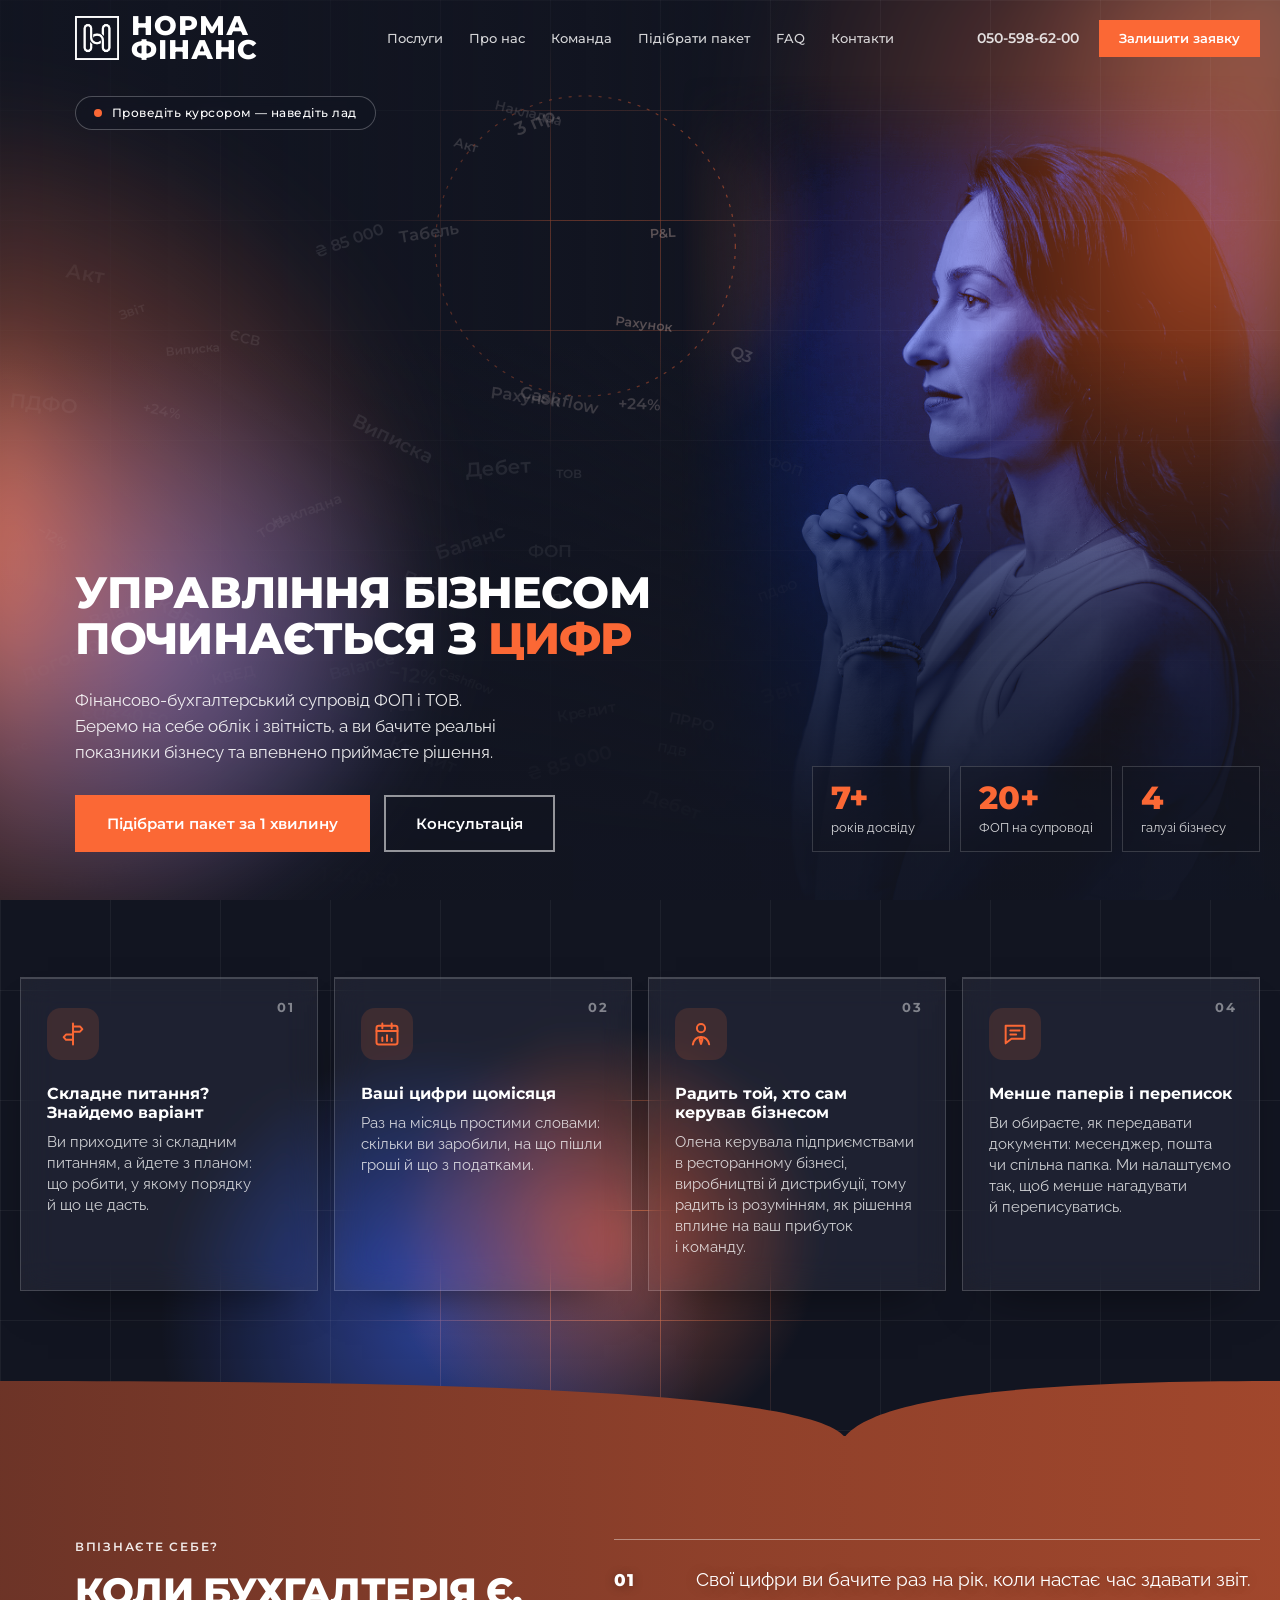
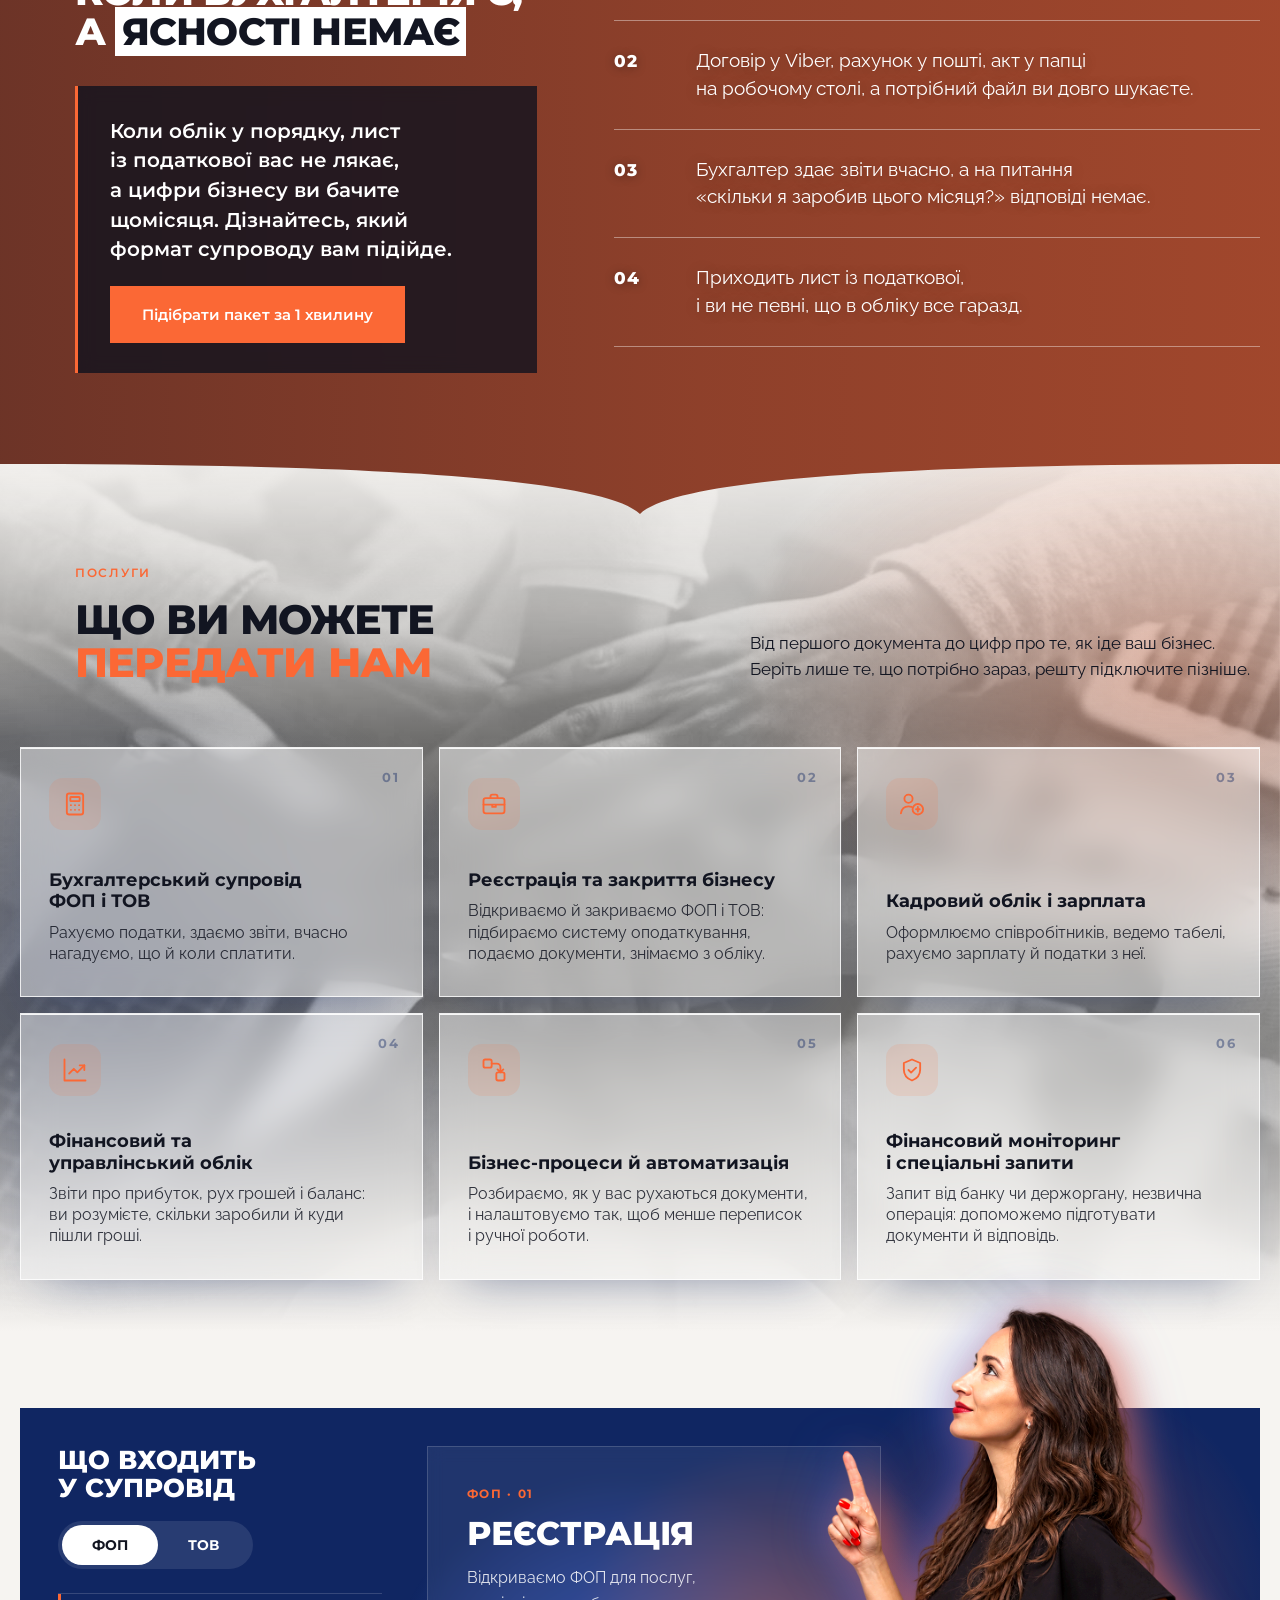
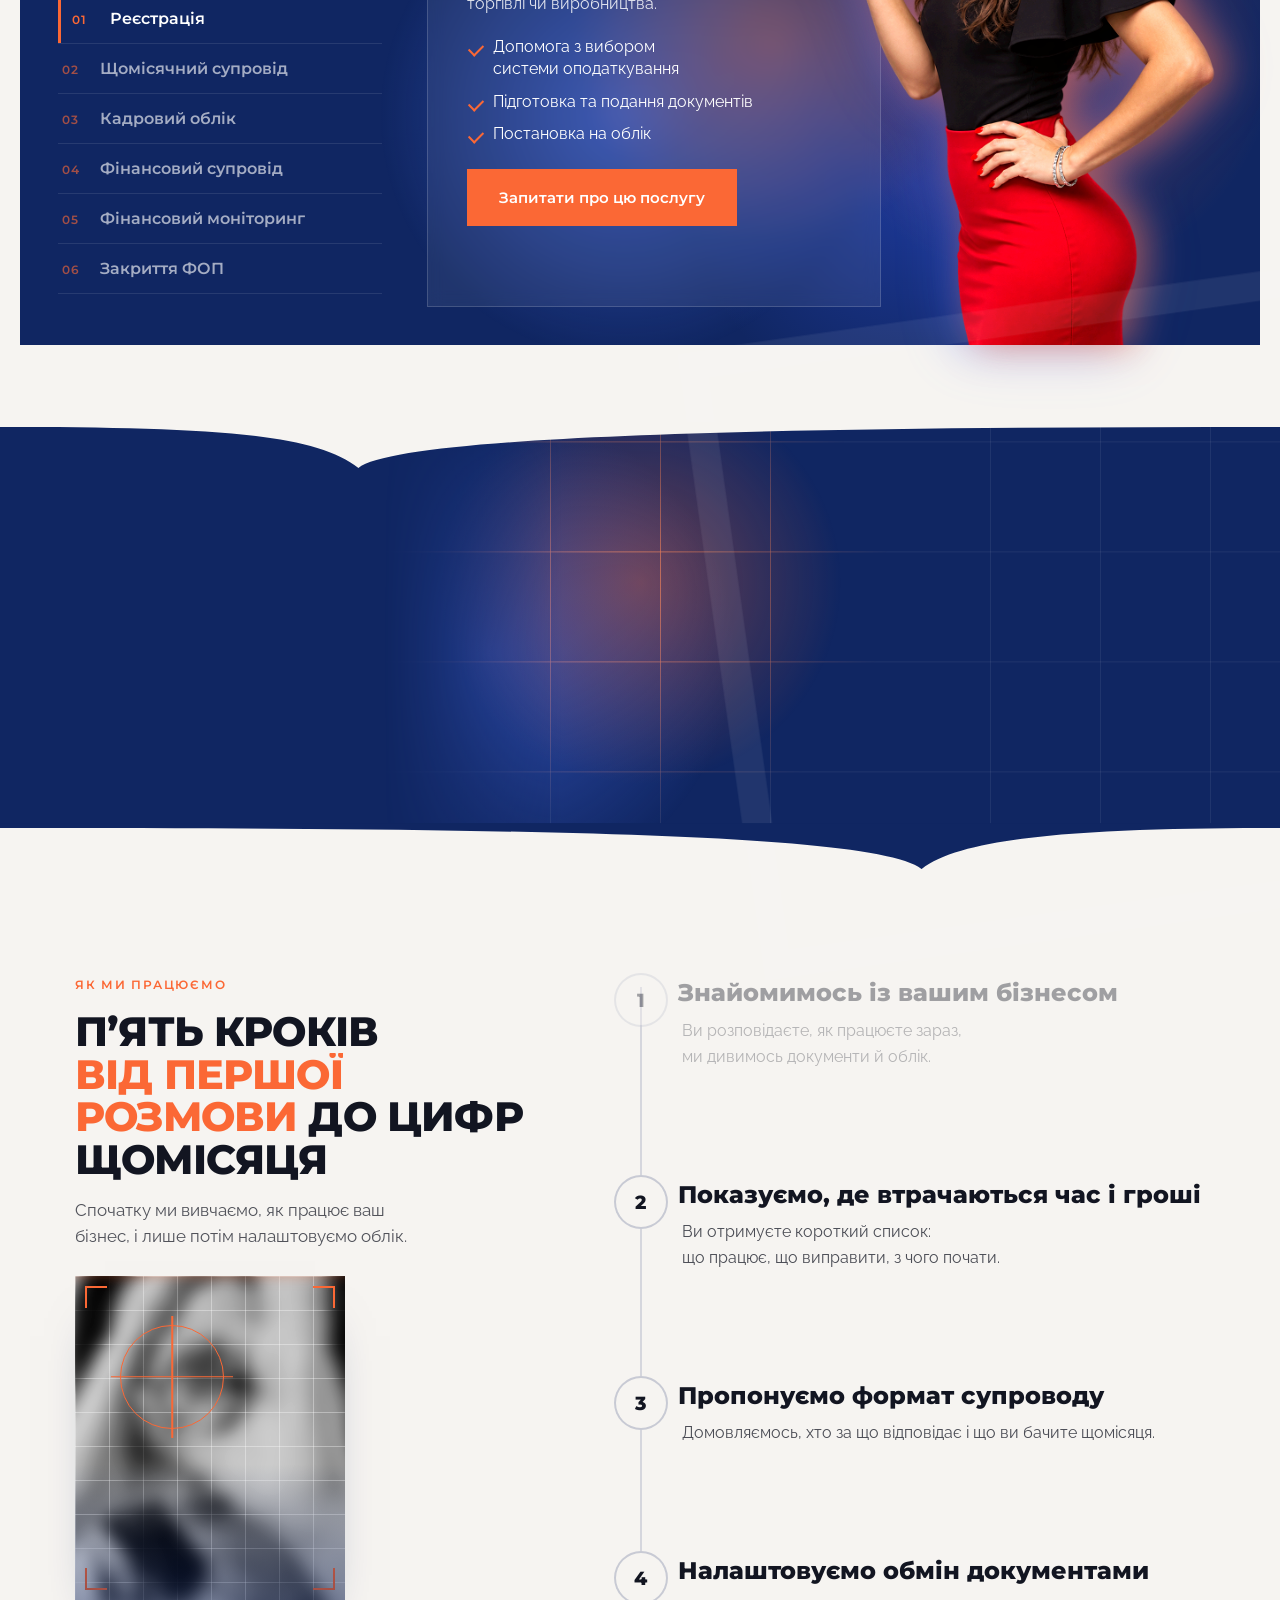
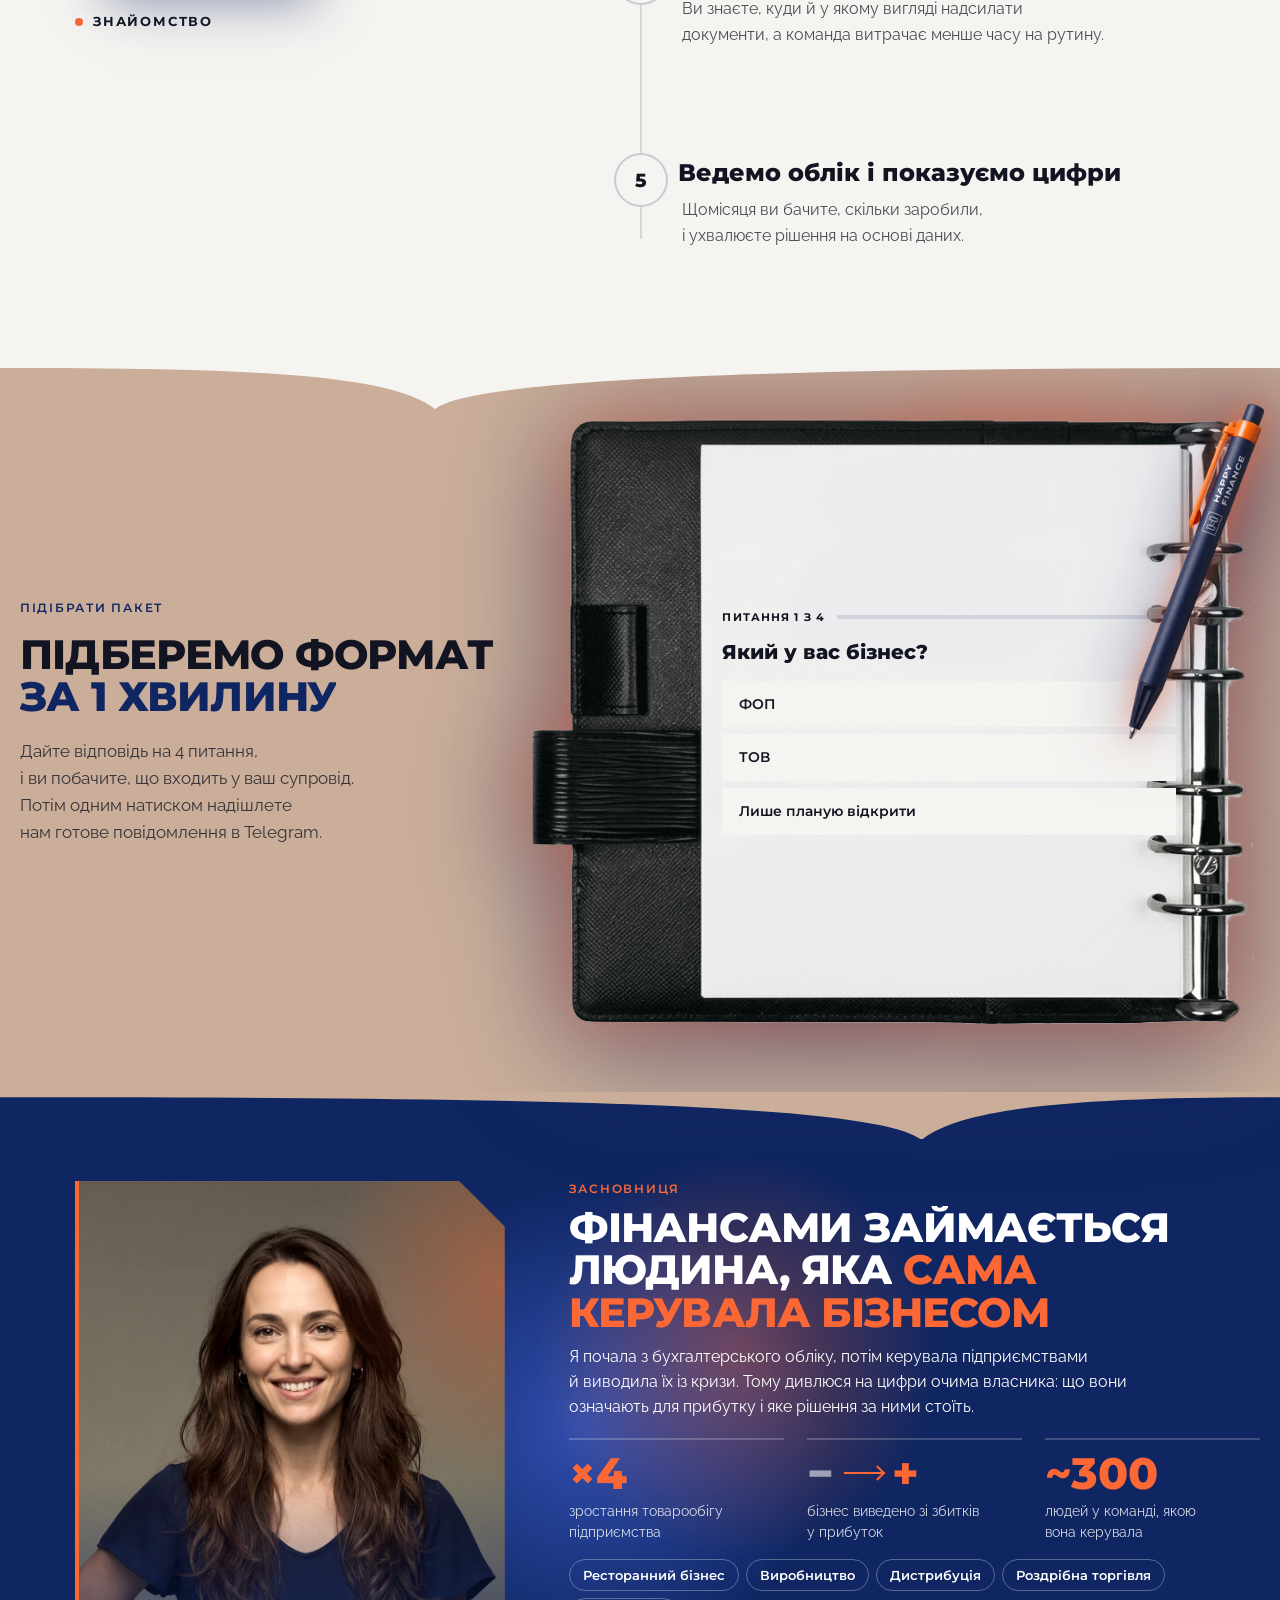
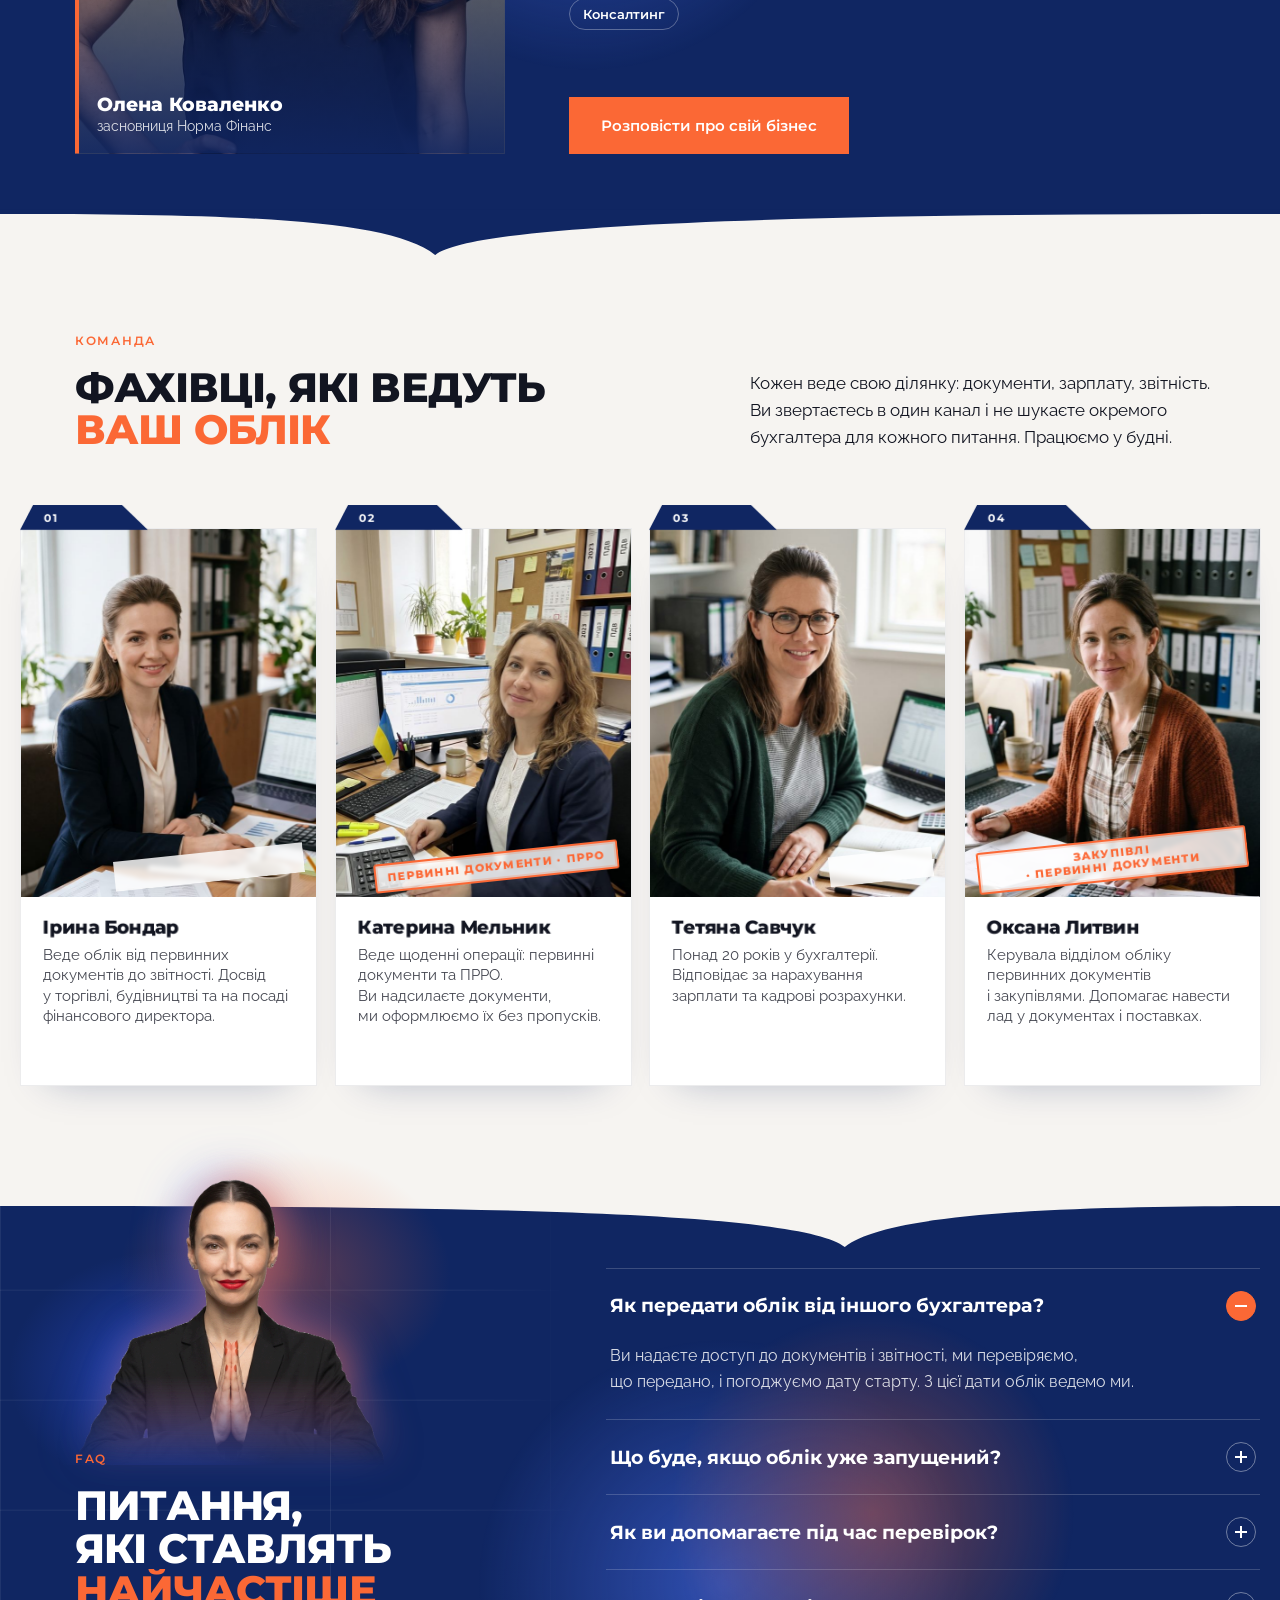
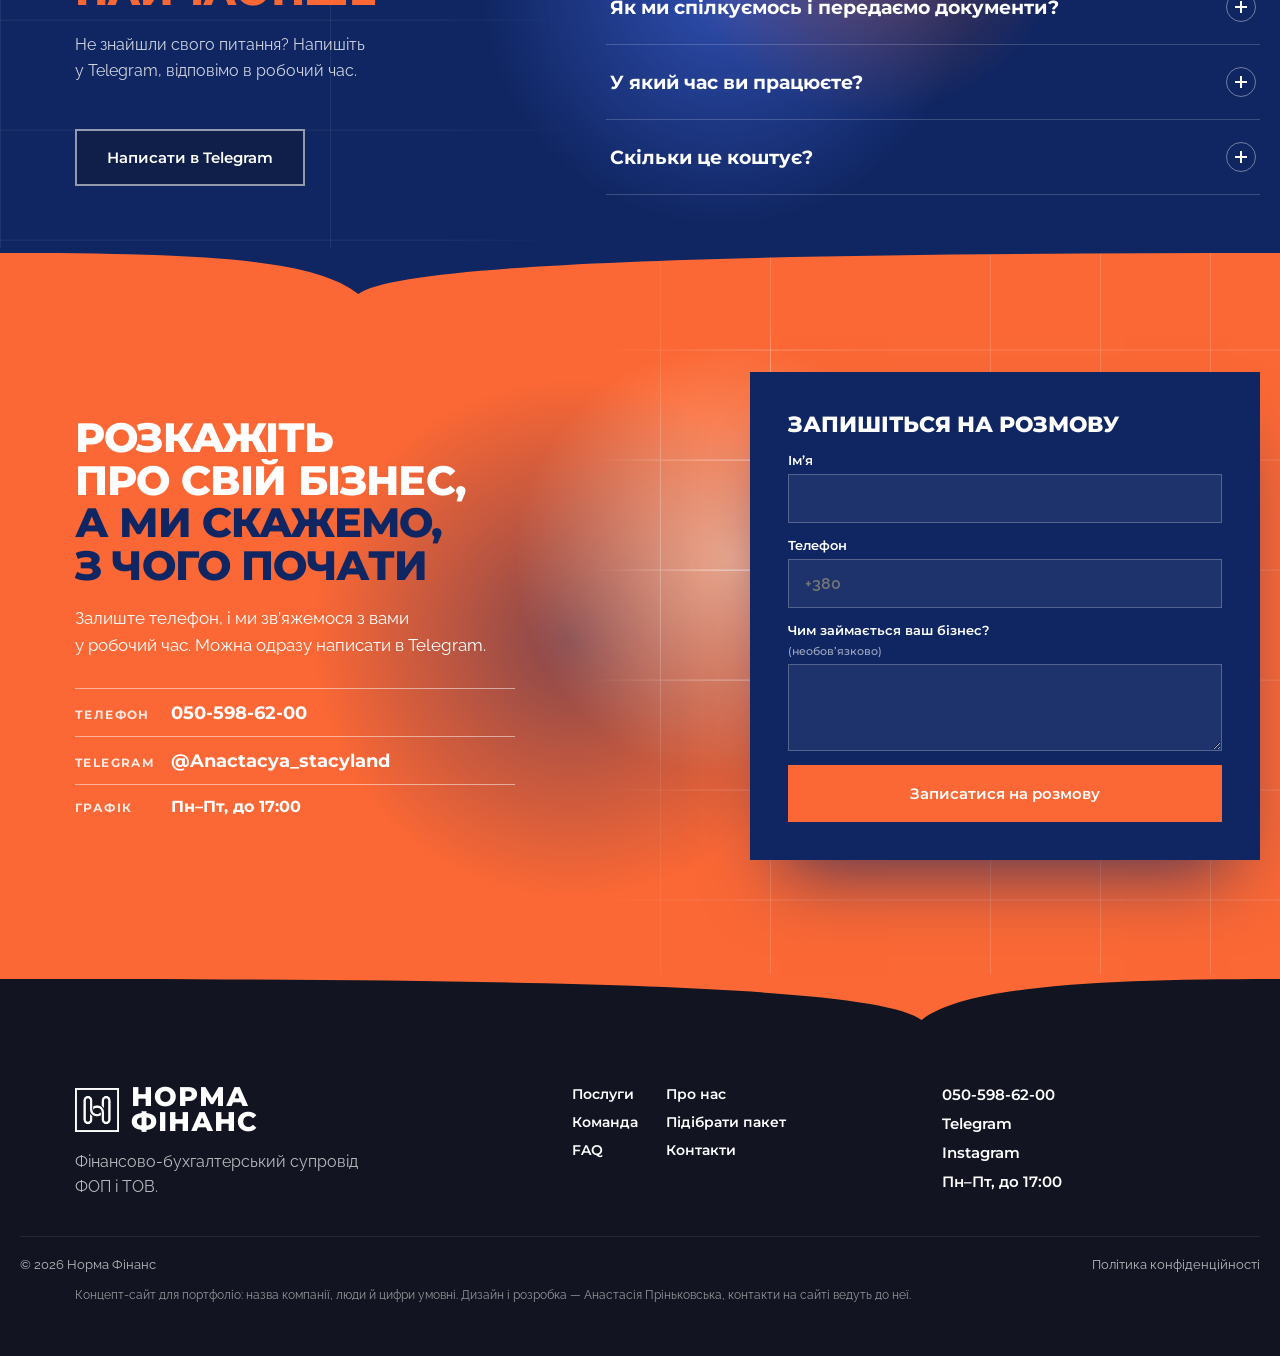
==== commit 2112438d: "Переваги: акуратні номери й нові іконки на плашках Co-Authored-By: Claude Opus 5.5 <noreply@anthropi" ====
--- a/index.html
+++ b/index.html
@@ -95,22 +95,22 @@
   <div class="wrap adv__wrap">
     <ul class="adv__grid">
       <li class="card rv" data-n="01">
-        <svg class="card__ico" viewBox="0 0 24 24" aria-hidden="true"><circle cx="12" cy="12" r="9"/><path d="M8 12l3 3 5-6"/></svg>
+        <svg class="card__ico" viewBox="0 0 24 24" aria-hidden="true"><path d="M12 3v18"/><path d="M12 5.5h6l2 2.25-2 2.25h-6"/><path d="M12 12.5H6l-2 2.25 2 2.25h6"/></svg>
         <h3>Складне питання? Знайдемо варіант</h3>
         <p>Ви&nbsp;приходите зі&nbsp;складним питанням, а&nbsp;йдете з&nbsp;планом: що&nbsp;робити, у&nbsp;якому порядку й&nbsp;що&nbsp;це&nbsp;дасть.</p>
       </li>
       <li class="card rv" style="--d:.08s" data-n="02">
-        <svg class="card__ico" viewBox="0 0 24 24" aria-hidden="true"><path d="M4 20V11M10 20V4M16 20v-6M22 20H2"/></svg>
+        <svg class="card__ico" viewBox="0 0 24 24" aria-hidden="true"><rect x="3" y="5" width="18" height="16" rx="2"/><path d="M3 9.5h18M8 3v4M16 3v4M8 18v-3M12 18v-5M16 18v-2"/></svg>
         <h3>Ваші цифри щомісяця</h3>
         <p>Раз на&nbsp;місяць простими словами: скільки ви&nbsp;заробили, на&nbsp;що&nbsp;пішли гроші й&nbsp;що&nbsp;з&nbsp;податками.</p>
       </li>
       <li class="card rv" style="--d:.16s" data-n="03">
-        <svg class="card__ico" viewBox="0 0 24 24" aria-hidden="true"><rect x="3" y="7" width="18" height="13"/><path d="M9 7V4h6v3M3 13h18"/></svg>
+        <svg class="card__ico" viewBox="0 0 24 24" aria-hidden="true"><circle cx="12" cy="7" r="3.5"/><path d="M5 21c.8-4 3.6-6.5 7-6.5s6.2 2.5 7 6.5"/><path d="M12 14.5l-1.2 2.3 1.2 3.7 1.2-3.7z"/></svg>
         <h3>Радить той, хто сам керував бізнесом</h3>
         <p>Олена керувала підприємствами в&nbsp;ресторанному бізнесі, виробництві й&nbsp;дистрибуції, тому радить із&nbsp;розумінням, як&nbsp;рішення вплине на&nbsp;ваш прибуток і&nbsp;команду.</p>
       </li>
       <li class="card rv" style="--d:.24s" data-n="04">
-        <svg class="card__ico" viewBox="0 0 24 24" aria-hidden="true"><path d="M4 7h10M18 7h2M4 17h2M10 17h10"/><circle cx="16" cy="7" r="2"/><circle cx="8" cy="17" r="2"/></svg>
+        <svg class="card__ico" viewBox="0 0 24 24" aria-hidden="true"><path d="M4 5h16v11H9l-5 4z"/><path d="M8 9h8M8 12.5h5"/></svg>
         <h3>Менше паперів і&nbsp;переписок</h3>
         <p>Ви&nbsp;обираєте, як&nbsp;передавати документи: месенджер, пошта чи&nbsp;спільна папка. Ми&nbsp;налаштуємо так, щоб менше нагадувати й&nbsp;переписуватись.</p>
       </li>
--- a/style.css
+++ b/style.css
@@ -1374,3 +1374,9 @@
 @media (min-width:1001px){
   .mani{--mpb:clamp(44px,4vw,60px);padding-bottom:var(--mpb)}
 }.btn[hidden]{display:none}
+/* Переваги: акуратні номери й іконки на плашці (як у «Послугах») */
+.adv .card[data-n]::before,.adv .card[data-n]:hover::before{font-size:.8rem;font-weight:700;letter-spacing:.16em;right:22px;top:24px;color:rgba(255,255,255,.45);-webkit-text-stroke:0;transition:color .3s}
+.adv .card[data-n]:hover::before{color:var(--orange)}
+.adv .card .card__ico{width:52px;height:52px;padding:12px;box-sizing:border-box;border-radius:14px;background:rgba(251,104,53,.14);transition:background .3s,stroke .3s}
+.adv .card:hover .card__ico{background:var(--orange);stroke:#fff}
+@media (max-width:640px){.adv .card{grid-template-columns:40px 1fr}.adv .card .card__ico{width:40px;height:40px;padding:9px;border-radius:11px;margin:0}.adv .card[data-n]::before,.adv .card[data-n]:hover::before{font-size:.72rem;right:14px;top:16px}}
